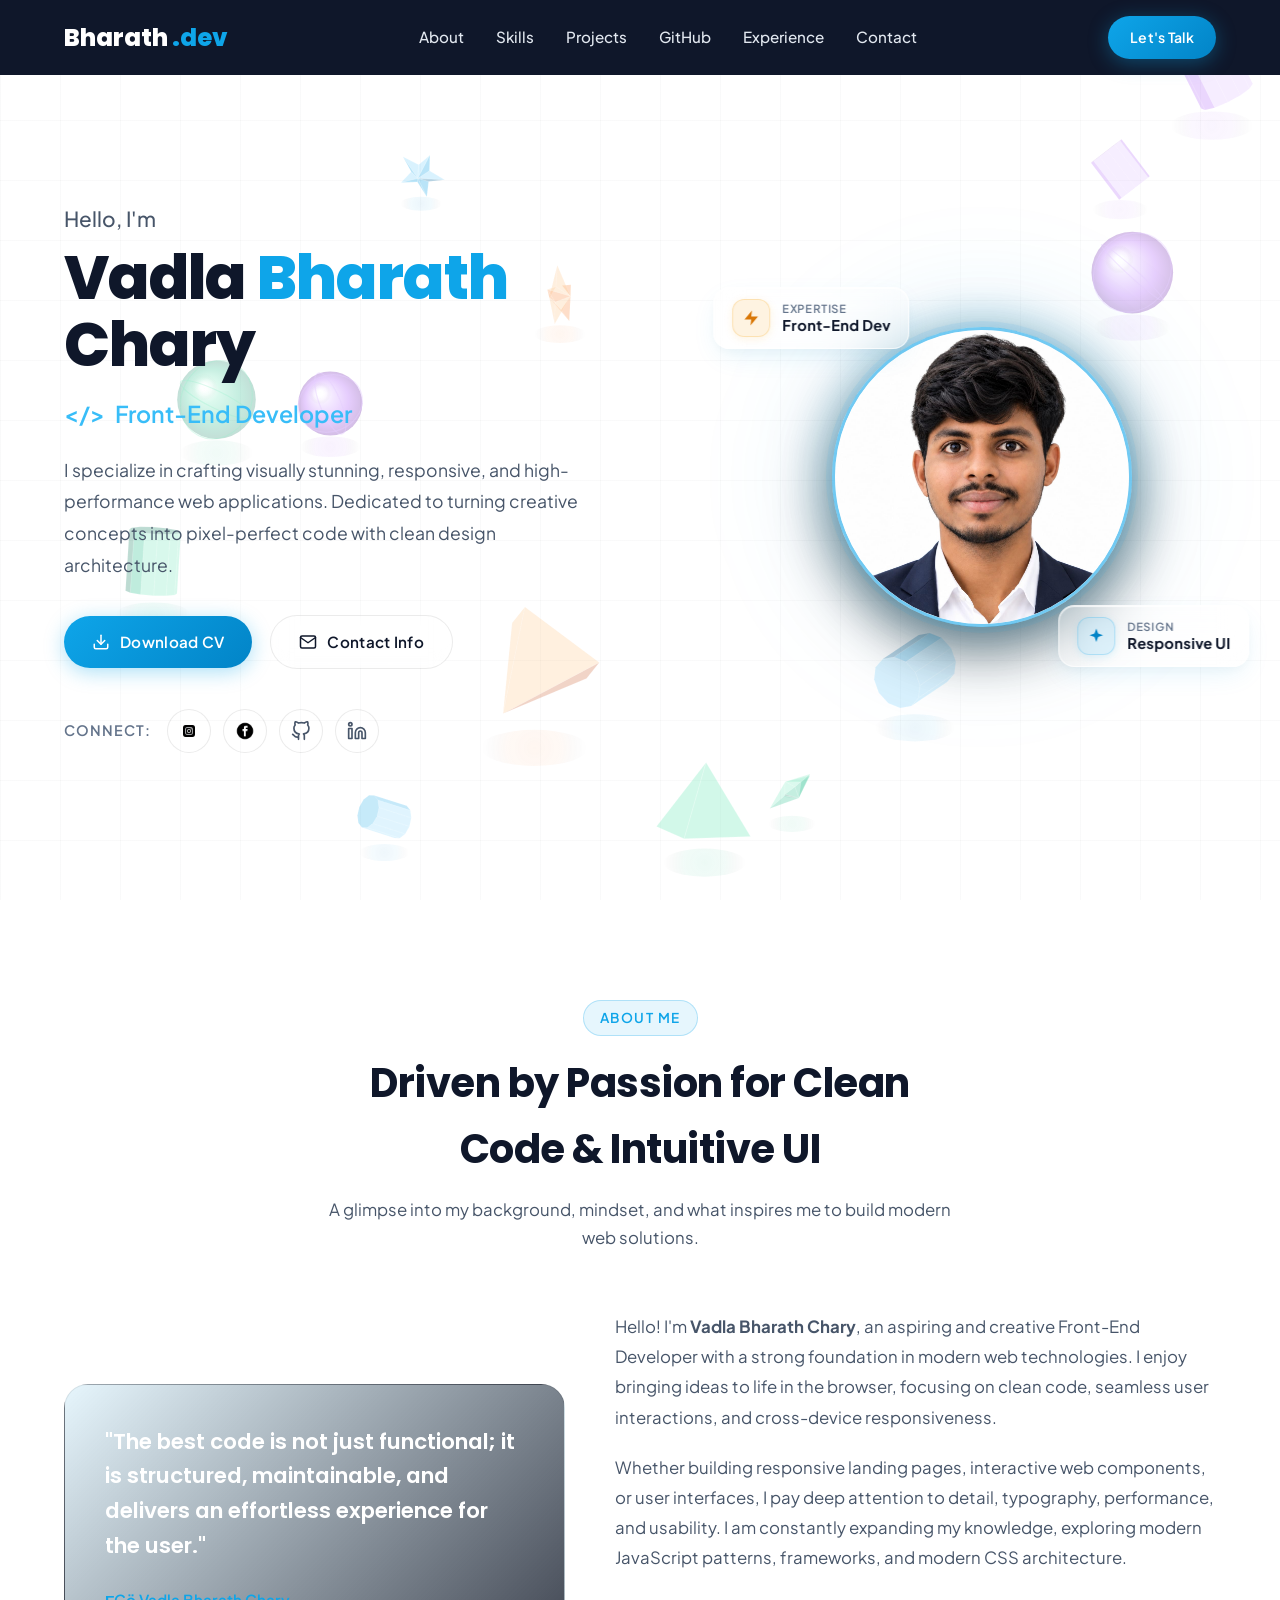
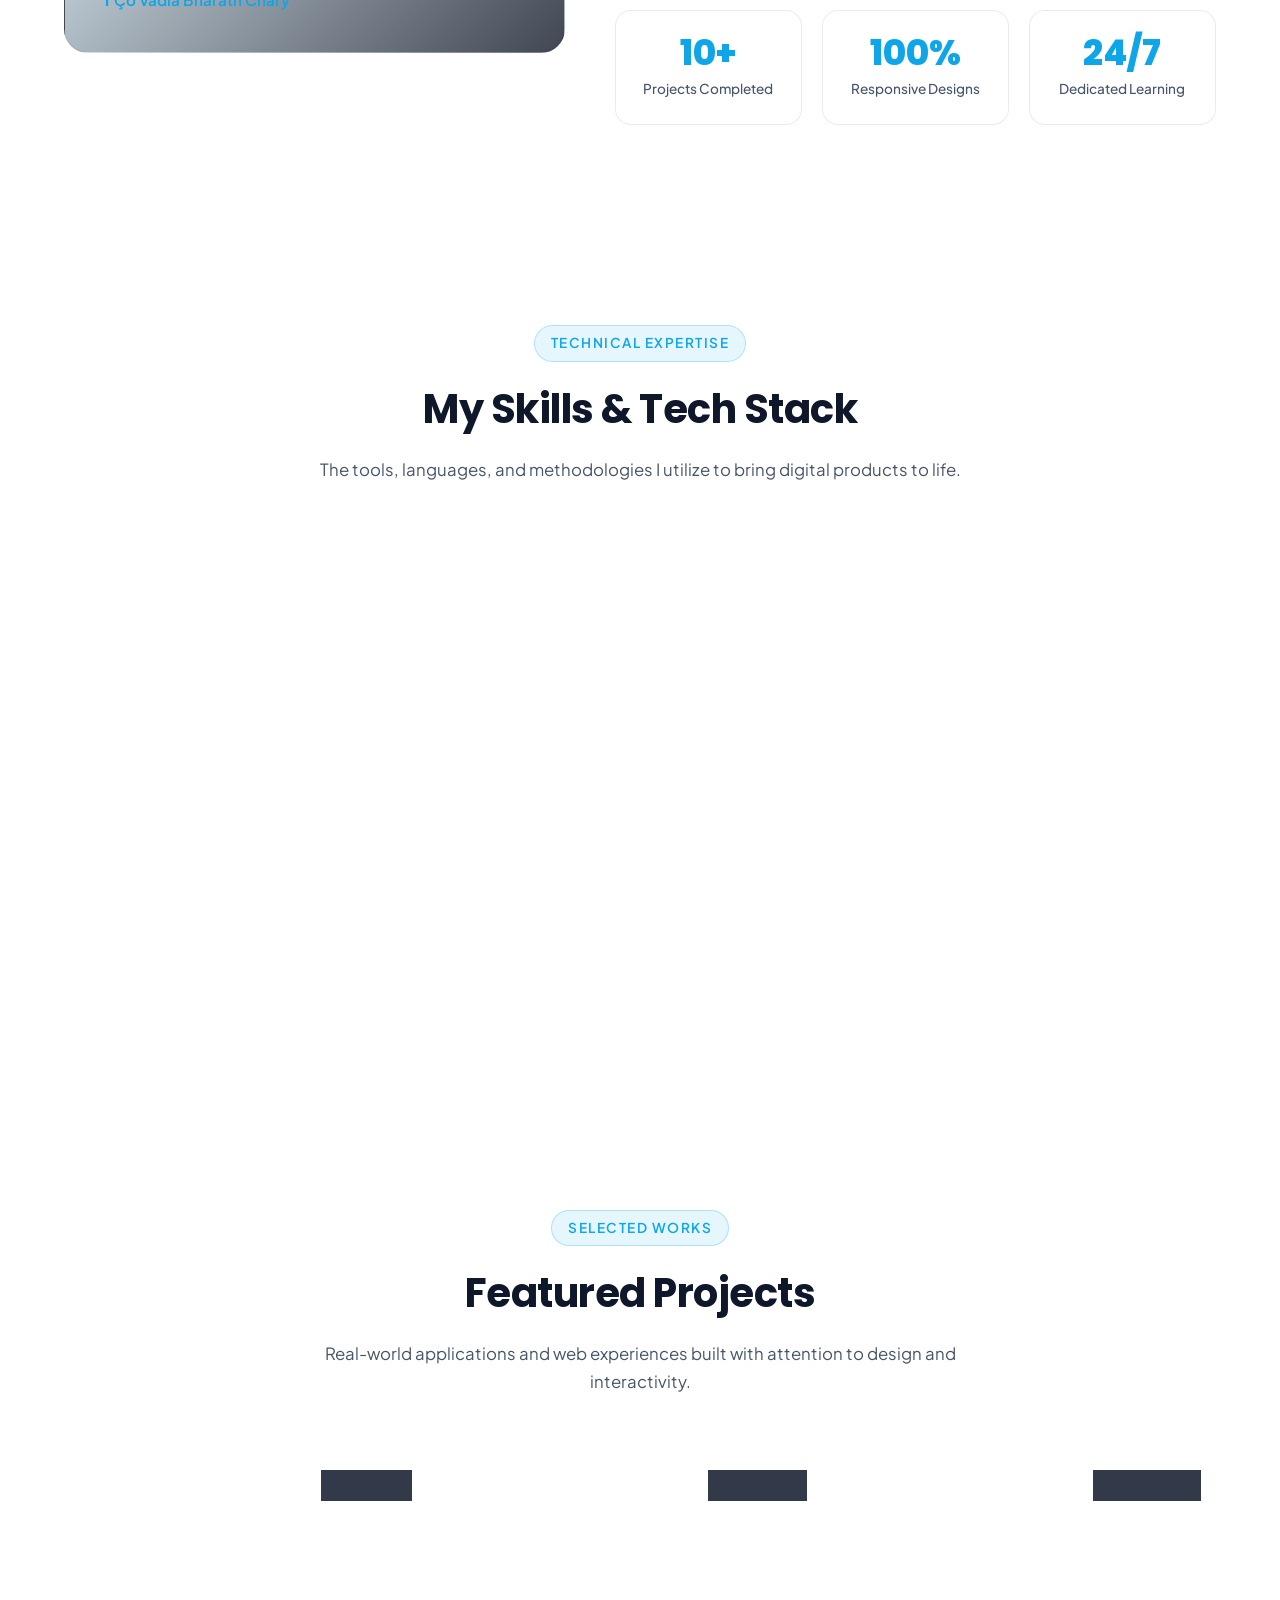
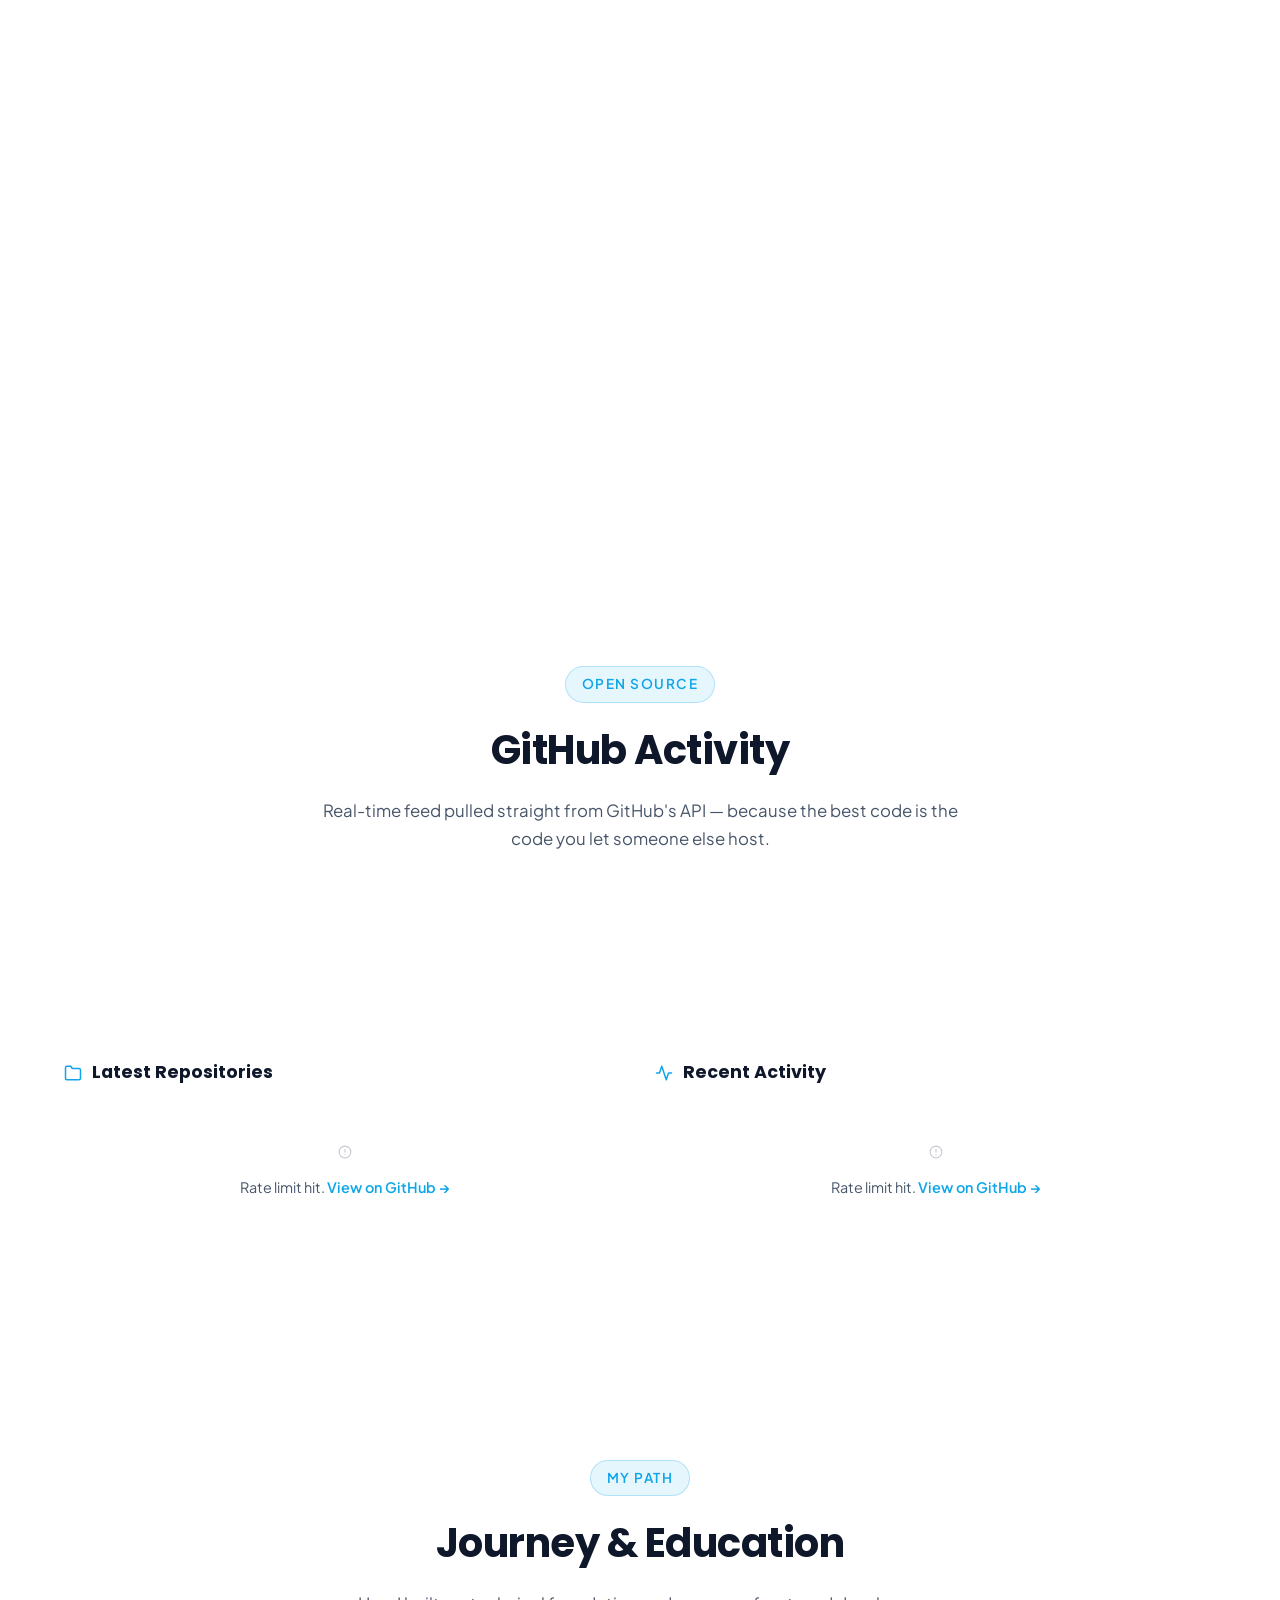
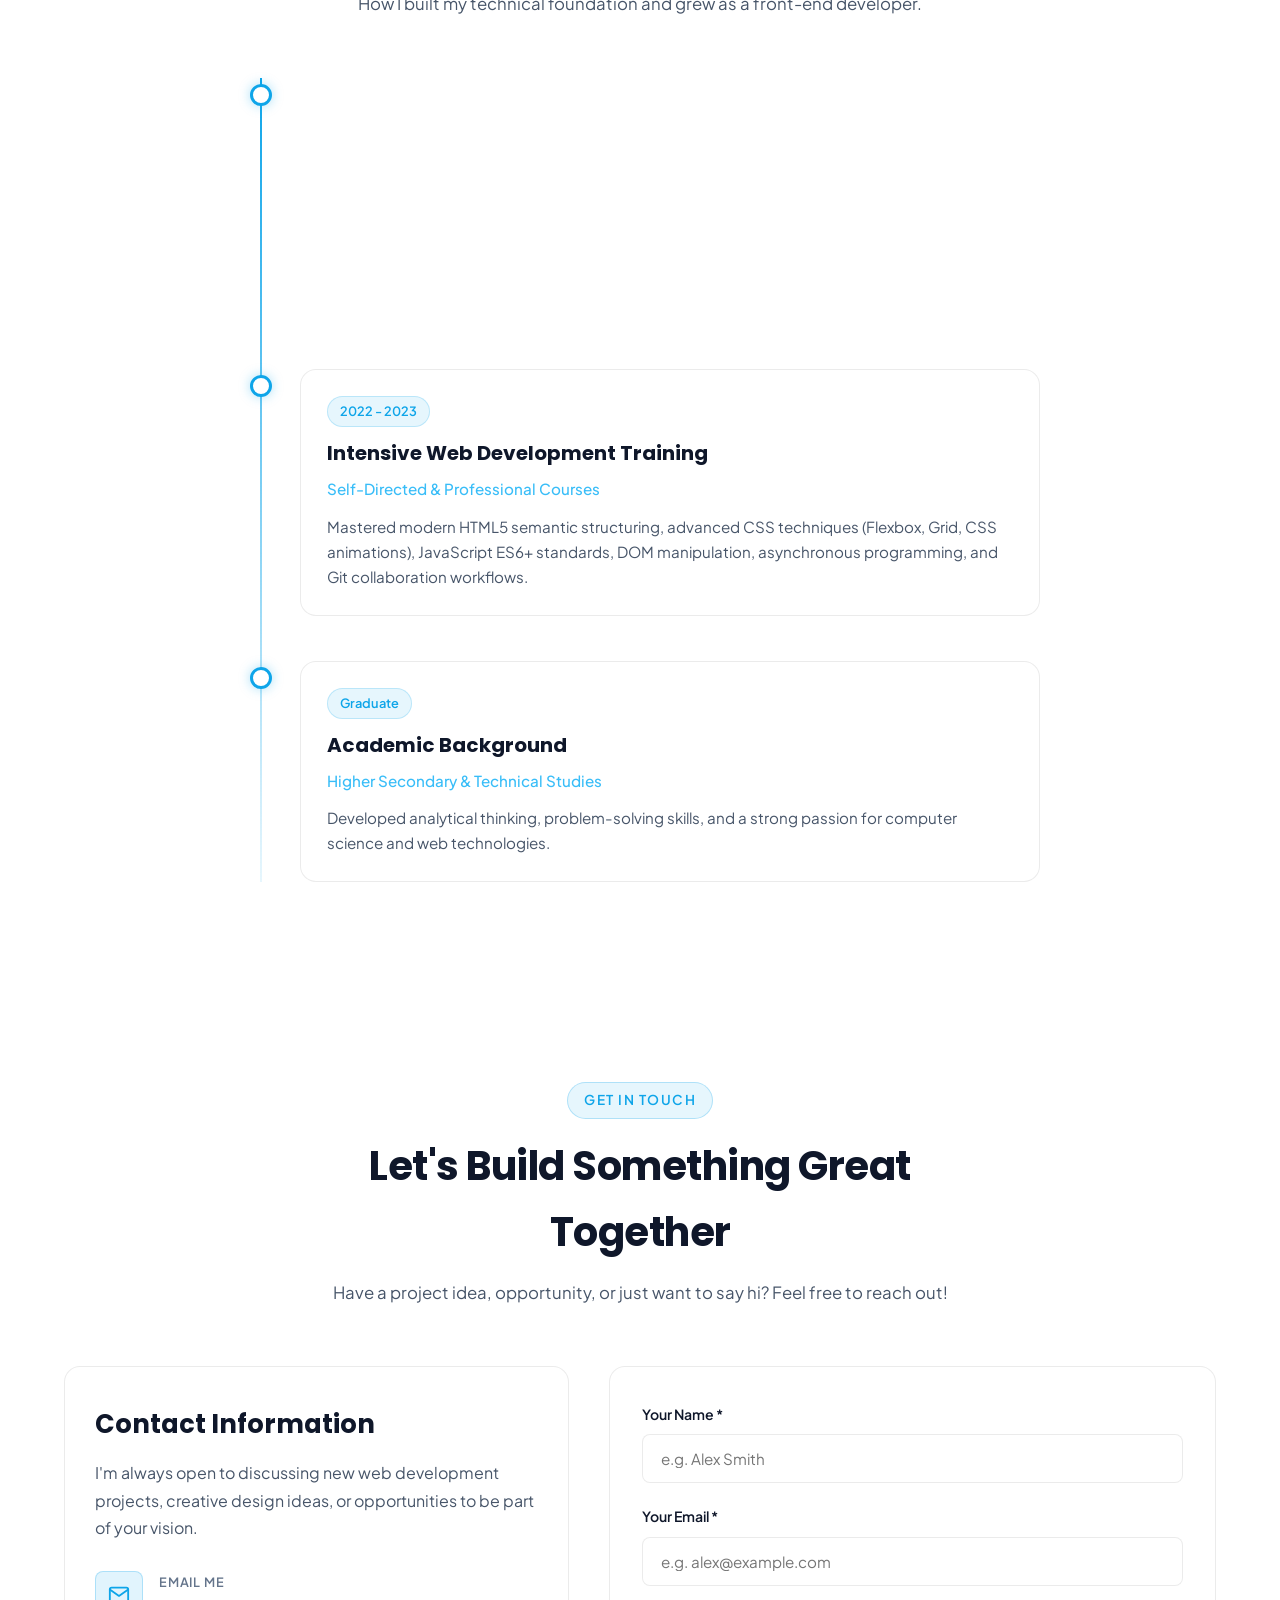
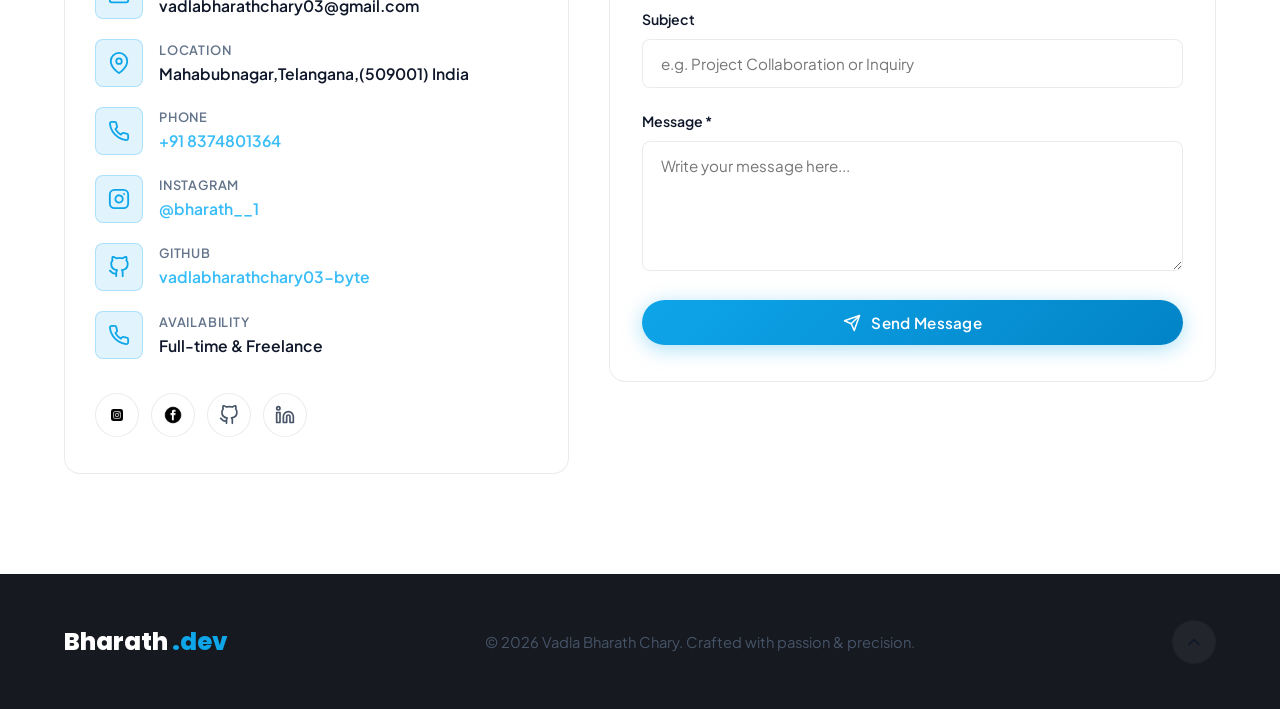
==== index.html @ 25ac0fe5 "Add CV PDF download and interactive resume preview modal" ====
<!DOCTYPE html>
<html lang="en">

<head>
    <meta charset="UTF-8">
    <meta name="viewport" content="width=device-width, initial-scale=1.0">
    <meta name="description"
        content="Vadla Bharath Chary - Front-End Developer Portfolio. Explore modern web projects, technical skills, and responsive UI design.">
    <meta name="keywords"
        content="Vadla Bharath Chary, Front-End Developer, Web Developer, Portfolio, HTML, CSS, JavaScript, React">
    <meta name="author" content="Vadla Bharath Chary">
    <title>Vadla Bharath Chary | Front-End Developer</title>
    <link rel="stylesheet" href="style.css">
    <!-- Google Fonts Preconnect -->
    <link rel="preconnect" href="https://fonts.googleapis.com">
    <link rel="preconnect" href="https://fonts.gstatic.com" crossorigin>
</head>

<body>

    <!-- ==================== Animated Background Canvas ==================== -->
    <canvas id="bgCanvas" aria-hidden="true"></canvas>

    <!-- Aurora Background Layers -->
    <div class="aurora-container" aria-hidden="true">
        <div class="aurora aurora-1"></div>
        <div class="aurora aurora-2"></div>
        <div class="aurora aurora-3"></div>
        <div class="aurora aurora-4"></div>
    </div>

    <!-- ==================== Header & Navigation ==================== -->
    <header class="header">
        <div class="container navbar">
            <a href="#" class="logo" id="brandLogo">
                Bharath<span>.dev</span>
            </a>

            <nav>
                <ul class="nav-menu" id="navMenu">
                    <li><a href="#about" class="nav-link">About</a></li>
                    <li><a href="#skills" class="nav-link">Skills</a></li>
                    <li><a href="#projects" class="nav-link">Projects</a></li>
                    <li><a href="#github" class="nav-link">GitHub</a></li>
                    <li><a href="#experience" class="nav-link">Experience</a></li>
                    <li><a href="#contact" class="nav-link">Contact</a></li>
                </ul>
            </nav>

            <div class="nav-cta">
                <a href="#contact" class="btn btn-primary" style="padding: 10px 22px; font-size: 0.88rem;">Let's
                    Talk</a>
                <button class="hamburger" id="hamburger" aria-label="Toggle Navigation Menu">
                    <span></span>
                    <span></span>
                    <span></span>
                </button>
            </div>
        </div>
    </header>

    <main>
        <!-- ==================== Hero Section ==================== -->
        <section class="hero" id="home">
            <div class="container hero-grid">
                <!-- Hero Left Content -->
                <div class="hero-content">

                    <h2>Hello, I'm</h2>
                    <h1 class="hero-title">
                        <span style="color: #0F172A;">Vadla</span>
                        <span style="color: #0EA5E9;">Bharath</span>
                        <span style="color: #0F172A;">Chary</span>
                    </h1>

                    <div class="hero-role-wrapper">
                        <span>&lt;/&gt;</span>
                        <span>Front-End Developer</span>
                    </div>

                    <p class="hero-description">
                        I specialize in crafting visually stunning, responsive, and high-performance web applications.
                        Dedicated to turning creative concepts into pixel-perfect code with clean design architecture.
                    </p>

                    <div class="hero-actions">
                        <a href="Vadla_Bharath_Chary_CV.pdf" download="Vadla_Bharath_Chary_CV.pdf" class="btn btn-primary" id="downloadCvBtn">
                            <svg width="18" height="18" viewBox="0 0 24 24" fill="none" stroke="currentColor"
                                stroke-width="2" stroke-linecap="round" stroke-linejoin="round">
                                <path d="M21 15v4a2 2 0 0 1-2 2H5a2 2 0 0 1-2-2v-4"></path>
                                <polyline points="7 10 12 15 17 10"></polyline>
                                <line x1="12" y1="15" x2="12" y2="3"></line>
                            </svg>
                            <span>Download CV</span>
                        </a>
                        <a href="#contact" class="btn btn-secondary">
                            <svg width="18" height="18" viewBox="0 0 24 24" fill="none" stroke="currentColor"
                                stroke-width="2" stroke-linecap="round" stroke-linejoin="round">
                                <path d="M4 4h16c1.1 0 2 .9 2 2v12c0 1.1-.9 2-2 2H4c-1.1 0-2-.9-2-2V6c0-1.1.9-2 2-2z">
                                </path>
                                <polyline points="22,6 12,13 2,6"></polyline>
                            </svg>
                            <span>Contact Info</span>
                        </a>
                    </div>

                    <div class="hero-socials">
                        <span class="social-label">Connect:</span>
                        <div class="social-links">
                            <!-- Instagram using local asset -->
                            <a href="https://instagram.com/bharath__1" target="_blank" rel="noopener noreferrer"
                                class="social-icon-btn" title="Instagram @bharath__1">
                                <img src="insta logo.webp" alt="Instagram Profile">
                            </a>
                            <!-- Facebook using local asset -->
                            <a href="https://facebook.com" target="_blank" rel="noopener noreferrer"
                                class="social-icon-btn" title="Facebook">
                                <img src="facebook logo.png" alt="Facebook Profile">
                            </a>
                            <!-- GitHub -->
                            <a href="https://github.com/vadlabharathchary03-byte" target="_blank" rel="noopener noreferrer"
                                class="social-icon-btn" title="GitHub @vadlabharathchary03-byte">
                                <svg width="20" height="20" viewBox="0 0 24 24" fill="none" stroke="currentColor"
                                    stroke-width="2" stroke-linecap="round" stroke-linejoin="round">
                                    <path
                                        d="M9 19c-5 1.5-5-2.5-7-3m14 6v-3.87a3.37 3.37 0 0 0-.94-2.61c3.14-.35 6.44-1.54 6.44-7A5.44 5.44 0 0 0 20 4.77 5.07 5.07 0 0 0 19.91 1S18.73.65 16 2.48a13.38 13.38 0 0 0-7 0C6.27.65 5.09 1 5.09 1A5.07 5.07 0 0 0 5 4.77a5.44 5.44 0 0 0-1.5 3.78c0 5.42 3.3 6.61 6.44 7A3.37 3.37 0 0 0 9 18.13V22">
                                    </path>
                                </svg>
                            </a>
                            <!-- LinkedIn -->
                            <a href="https://www.linkedin.com/in/vadla-bharath-chary-53685543b" target="_blank" rel="noopener noreferrer"
                                class="social-icon-btn" title="LinkedIn @vadla-bharath-chary-53685543b">
                                <svg width="20" height="20" viewBox="0 0 24 24" fill="none" stroke="currentColor"
                                    stroke-width="2" stroke-linecap="round" stroke-linejoin="round">
                                    <path
                                        d="M16 8a6 6 0 0 1 6 6v7h-4v-7a2 2 0 0 0-2-2 2 2 0 0 0-2 2v7h-4v-7a6 6 0 0 1 6-6z">
                                    </path>
                                    <rect x="2" y="9" width="4" height="12"></rect>
                                    <circle cx="4" cy="4" r="2"></circle>
                                </svg>
                            </a>
                        </div>
                    </div>
                </div>

                <!-- Hero Right Visual Showcase -->
                <div class="hero-visual">
                    <div class="hero-card-container">
                        <div class="hero-glow-bg"></div>

                        <!-- Top Floating Badge -->
                        <div class="floating-badge floating-badge-1">
                            <div class="badge-icon badge-icon-1">
                                <svg width="18" height="18" viewBox="0 0 24 24" fill="currentColor">
                                    <path d="M13 2L3 14h9l-1 8 10-12h-9l1-8z"/>
                                </svg>
                            </div>
                            <div class="badge-info">
                                <span class="badge-title">Expertise</span>
                                <span class="badge-val">Front-End Dev</span>
                            </div>
                        </div>

                        <!-- Main Image -->
                        <div class="hero-image-wrapper" id="heroPhotoWrapper" title="Click to open Admin Portal" role="button" tabindex="0">
                            <img src="my pic.png" alt="Vadla Bharath Chary - Front-End Developer" class="hero-img" id="heroPhotoImg">
                        </div>

                        <!-- Bottom Floating Badge -->
                        <div class="floating-badge floating-badge-2">
                            <div class="badge-icon badge-icon-2">
                                <svg width="18" height="18" viewBox="0 0 24 24" fill="currentColor">
                                    <path d="M12 2l2.4 6.6L21 11l-6.6 2.4L12 20l-2.4-6.6L3 11l6.6-2.4L12 2z"/>
                                </svg>
                            </div>
                            <div class="badge-info">
                                <span class="badge-title">Design</span>
                                <span class="badge-val">Responsive UI</span>
                            </div>
                        </div>
                    </div>
                </div>
            </div>
        </section>

        <!-- ==================== About Section ==================== -->
        <section class="section" id="about">
            <div class="container">
                <div class="section-header">
                    <span class="section-tag">About Me</span>
                    <h2 class="section-title">Driven by Passion for Clean Code & Intuitive UI</h2>
                    <p class="section-subtitle">A glimpse into my background, mindset, and what inspires me to build
                        modern web solutions.</p>
                </div>

                <div class="about-grid">
                    <div class="about-banner glass-card">
                        <div class="about-quote">
                            "The best code is not just functional; it is structured, maintainable, and delivers an
                            effortless experience for the user."
                        </div>
                        <div class="about-quote-author">
                            ΓÇö Vadla Bharath Chary
                        </div>
                    </div>

                    <div class="about-details">
                        <p>
                            Hello! I'm <strong>Vadla Bharath Chary</strong>, an aspiring and creative Front-End
                            Developer with a strong foundation in modern web technologies. I enjoy bringing ideas to
                            life in the browser, focusing on clean code, seamless user interactions, and cross-device
                            responsiveness.
                        </p>
                        <p>
                            Whether building responsive landing pages, interactive web components, or user interfaces, I
                            pay deep attention to detail, typography, performance, and usability. I am constantly
                            expanding my knowledge, exploring modern JavaScript patterns, frameworks, and modern CSS
                            architecture.
                        </p>

                        <div class="about-stats">
                            <div class="stat-card glass-card">
                                <div class="stat-number">10+</div>
                                <div class="stat-label">Projects Completed</div>
                            </div>
                            <div class="stat-card glass-card">
                                <div class="stat-number">100%</div>
                                <div class="stat-label">Responsive Designs</div>
                            </div>
                            <div class="stat-card glass-card">
                                <div class="stat-number">24/7</div>
                                <div class="stat-label">Dedicated Learning</div>
                            </div>
                        </div>
                    </div>
                </div>
            </div>
        </section>

        <!-- ==================== Skills Section ==================== -->
        <section class="section" id="skills">
            <div class="container">
                <div class="section-header">
                    <span class="section-tag">Technical Expertise</span>
                    <h2 class="section-title">My Skills & Tech Stack</h2>
                    <p class="section-subtitle">The tools, languages, and methodologies I utilize to bring digital
                        products to life.</p>
                </div>

                <div class="skills-grid">
                    <!-- Category 1: Frontend Development -->
                    <div class="skill-category-card glass-card">
                        <div class="skill-category-header">
                            <div class="category-icon">
                                <svg width="22" height="22" viewBox="0 0 24 24" fill="none" stroke="currentColor"
                                    stroke-width="2" stroke-linecap="round" stroke-linejoin="round">
                                    <polyline points="16 18 22 12 16 6"></polyline>
                                    <polyline points="8 6 2 12 8 18"></polyline>
                                </svg>
                            </div>
                            <h3>Frontend Core</h3>
                        </div>

                        <div class="skill-items">
                            <div class="skill-item">
                                <div class="skill-info">
                                    <span>HTML5 & Semantic Web</span>
                                    <span class="skill-level">95%</span>
                                </div>
                                <div class="progress-bar-bg">
                                    <div class="progress-bar-fill" style="width: 95%;"></div>
                                </div>
                            </div>

                            <div class="skill-item">
                                <div class="skill-info">
                                    <span>CSS3, Flexbox & Grid</span>
                                    <span class="skill-level">90%</span>
                                </div>
                                <div class="progress-bar-bg">
                                    <div class="progress-bar-fill" style="width: 90%;"></div>
                                </div>
                            </div>

                            <div class="skill-item">
                                <div class="skill-info">
                                    <span>JavaScript (ES6+)</span>
                                    <span class="skill-level">85%</span>
                                </div>
                                <div class="progress-bar-bg">
                                    <div class="progress-bar-fill" style="width: 85%;"></div>
                                </div>
                            </div>

                            <div class="skill-item">
                                <div class="skill-info">
                                    <span>Responsive Web Design</span>
                                    <span class="skill-level">95%</span>
                                </div>
                                <div class="progress-bar-bg">
                                    <div class="progress-bar-fill" style="width: 95%;"></div>
                                </div>
                            </div>
                        </div>

                        <div class="skill-tags">
                            <span class="skill-tag">DOM Manipulation</span>
                            <span class="skill-tag">Fetch / APIs</span>
                            <span class="skill-tag">Clean Architecture</span>
                        </div>
                    </div>

                    <!-- Category 2: Frameworks & Modern UI -->
                    <div class="skill-category-card glass-card">
                        <div class="skill-category-header">
                            <div class="category-icon">
                                <svg width="22" height="22" viewBox="0 0 24 24" fill="none" stroke="currentColor"
                                    stroke-width="2" stroke-linecap="round" stroke-linejoin="round">
                                    <rect x="2" y="3" width="20" height="14" rx="2" ry="2"></rect>
                                    <line x1="8" y1="21" x2="16" y2="21"></line>
                                    <line x1="12" y1="17" x2="12" y2="21"></line>
                                </svg>
                            </div>
                            <h3>Frameworks & Styling</h3>
                        </div>

                        <div class="skill-items">
                            <div class="skill-item">
                                <div class="skill-info">
                                    <span>React.js Fundamentals</span>
                                    <span class="skill-level">80%</span>
                                </div>
                                <div class="progress-bar-bg">
                                    <div class="progress-bar-fill" style="width: 80%;"></div>
                                </div>
                            </div>

                            <div class="skill-item">
                                <div class="skill-info">
                                    <span>Modern UI / Glassmorphism</span>
                                    <span class="skill-level">92%</span>
                                </div>
                                <div class="progress-bar-bg">
                                    <div class="progress-bar-fill" style="width: 92%;"></div>
                                </div>
                            </div>

                            <div class="skill-item">
                                <div class="skill-info">
                                    <span>Tailwind & CSS Variables</span>
                                    <span class="skill-level">85%</span>
                                </div>
                                <div class="progress-bar-bg">
                                    <div class="progress-bar-fill" style="width: 85%;"></div>
                                </div>
                            </div>

                            <div class="skill-item">
                                <div class="skill-info">
                                    <span>CSS Micro-Animations</span>
                                    <span class="skill-level">88%</span>
                                </div>
                                <div class="progress-bar-bg">
                                    <div class="progress-bar-fill" style="width: 88%;"></div>
                                </div>
                            </div>
                        </div>

                        <div class="skill-tags">
                            <span class="skill-tag">Component Design</span>
                            <span class="skill-tag">Design Systems</span>
                            <span class="skill-tag">Keyframes</span>
                        </div>
                    </div>

                    <!-- Category 3: Tools & Workflow -->
                    <div class="skill-category-card glass-card">
                        <div class="skill-category-header">
                            <div class="category-icon">
                                <svg width="22" height="22" viewBox="0 0 24 24" fill="none" stroke="currentColor"
                                    stroke-width="2" stroke-linecap="round" stroke-linejoin="round">
                                    <path
                                        d="M14.7 6.3a1 1 0 0 0 0 1.4l1.6 1.6a1 1 0 0 0 1.4 0l3.77-3.77a6 6 0 0 1-7.94 7.94l-6.91 6.91a2.12 2.12 0 0 1-3-3l6.91-6.91a6 6 0 0 1 7.94-7.94l-3.76 3.76z">
                                    </path>
                                </svg>
                            </div>
                            <h3>Tools & Workflow</h3>
                        </div>

                        <div class="skill-items">
                            <div class="skill-item">
                                <div class="skill-info">
                                    <span>Git & GitHub Version Control</span>
                                    <span class="skill-level">85%</span>
                                </div>
                                <div class="progress-bar-bg">
                                    <div class="progress-bar-fill" style="width: 85%;"></div>
                                </div>
                            </div>

                            <div class="skill-item">
                                <div class="skill-info">
                                    <span>VS Code & DevTools</span>
                                    <span class="skill-level">90%</span>
                                </div>
                                <div class="progress-bar-bg">
                                    <div class="progress-bar-fill" style="width: 90%;"></div>
                                </div>
                            </div>

                            <div class="skill-item">
                                <div class="skill-info">
                                    <span>Figma to HTML/CSS Conversion</span>
                                    <span class="skill-level">88%</span>
                                </div>
                                <div class="progress-bar-bg">
                                    <div class="progress-bar-fill" style="width: 88%;"></div>
                                </div>
                            </div>

                            <div class="skill-item">
                                <div class="skill-info">
                                    <span>Cross-Browser Compatibility</span>
                                    <span class="skill-level">90%</span>
                                </div>
                                <div class="progress-bar-bg">
                                    <div class="progress-bar-fill" style="width: 90%;"></div>
                                </div>
                            </div>
                        </div>

                        <div class="skill-tags">
                            <span class="skill-tag">Debugging</span>
                            <span class="skill-tag">SEO Best Practices</span>
                            <span class="skill-tag">Performance</span>
                        </div>
                    </div>
                </div>
            </div>
        </section>

        <!-- ==================== Projects Section ==================== -->
        <section class="section" id="projects">
            <div class="container">
                <div class="section-header">
                    <span class="section-tag">Selected Works</span>
                    <h2 class="section-title">Featured Projects</h2>
                    <p class="section-subtitle">Real-world applications and web experiences built with attention to
                        design and interactivity.</p>
                </div>

                <div class="projects-grid">
                    <!-- Project 1 -->
                    <div class="project-card glass-card">
                        <div class="project-preview">
                            <span class="project-badge-tag">Featured</span>
                            <div class="project-preview-mockup">
                                <div class="mockup-window">
                                    <div class="mockup-header">
                                        <span class="mockup-dot"></span>
                                        <span class="mockup-dot"></span>
                                        <span class="mockup-dot"></span>
                                    </div>
                                    <div class="mockup-body" style="padding: 0; overflow: hidden; display: flex; align-items: center; justify-content: center;">
                                        <video src="myport.mp4" autoplay loop muted playsinline style="width: 100%; height: 100%; object-fit: cover;"></video>
                                    </div>
                                </div>
                            </div>
                        </div>

                        <div class="project-content">
                                        <h3 class="project-title">E-Commerce Web Application</h3>
                                        <p class="project-desc">
                                            A dynamic and responsive online store interface with product catalog
                                            filtering,
                                            interactive cart drawer, checkout workflow, and smooth micro-animations.
                                        </p>
                                        <div class="project-tech">
                                            <span class="tech-pill">HTML5</span>
                                            <span class="tech-pill">CSS3 / Grid</span>
                                            <span class="tech-pill">JavaScript</span>
                                            <span class="tech-pill">Local Storage</span>
                                        </div>
                                        <div class="project-links">
                                            <a href="#projects" class="project-link">
                                                <span>Live Preview</span>
                                                <svg width="14" height="14" viewBox="0 0 24 24" fill="none"
                                                    stroke="currentColor" stroke-width="2" stroke-linecap="round"
                                                    stroke-linejoin="round">
                                                    <path d="M18 13v6a2 2 0 0 1-2 2H5a2 2 0 0 1-2-2V8a2 2 0 0 1 2-2h6">
                                                    </path>
                                                    <polyline points="15 3 21 3 21 9"></polyline>
                                                    <line x1="10" y1="14" x2="21" y2="3"></line>
                                                </svg>
                                            </a>
                                            <a href="https://github.com/vadlabharathchary03-byte" target="_blank" rel="noopener noreferrer"
                                                class="project-link">
                                                <span>Source Code</span>
                                                <svg width="14" height="14" viewBox="0 0 24 24" fill="none"
                                                    stroke="currentColor" stroke-width="2" stroke-linecap="round"
                                                    stroke-linejoin="round">
                                                    <path
                                                        d="M9 19c-5 1.5-5-2.5-7-3m14 6v-3.87a3.37 3.37 0 0 0-.94-2.61c3.14-.35 6.44-1.54 6.44-7A5.44 5.44 0 0 0 20 4.77 5.07 5.07 0 0 0 19.91 1S18.73.65 16 2.48a13.38 13.38 0 0 0-7 0C6.27.65 5.09 1 5.09 1A5.07 5.07 0 0 0 5 4.77a5.44 5.44 0 0 0-1.5 3.78c0 5.42 3.3 6.61 6.44 7A3.37 3.37 0 0 0 9 18.13V22">
                                                    </path>
                                                </svg>
                                            </a>
                                        </div>
                                    </div>
                                </div>

                                <!-- Project 2 -->
                                <div class="project-card glass-card">
                                    <div class="project-preview">
                                        <span class="project-badge-tag">Modern UI</span>
                                        <div class="project-preview-mockup">
                                            <div class="mockup-window">
                                                <div class="mockup-header">
                                                    <span class="mockup-dot"></span>
                                                    <span class="mockup-dot"></span>
                                                    <span class="mockup-dot"></span>
                                                </div>
                                                <div class="mockup-body">
                                                    <div class="mockup-icon">≡ƒÜÇ</div>
                                                    <div class="mockup-caption">Agency Portfolio & Landing Page</div>
                                                </div>
                                            </div>
                                        </div>
                                    </div>

                                    <div class="project-content">
                                        <h3 class="project-title">Creative Agency Showcase</h3>
                                        <p class="project-desc">
                                            A high-converting dark theme landing page for a creative agency, featuring
                                            glassmorphism
                                            elements, animated statistics, client testimonials, and a responsive navbar.
                                        </p>
                                        <div class="project-tech">
                                            <span class="tech-pill">HTML5</span>
                                            <span class="tech-pill">Modern CSS</span>
                                            <span class="tech-pill">Vanilla JS</span>
                                            <span class="tech-pill">Responsive</span>
                                        </div>
                                        <div class="project-links">
                                            <a href="#projects" class="project-link">
                                                <span>Live Preview</span>
                                                <svg width="14" height="14" viewBox="0 0 24 24" fill="none"
                                                    stroke="currentColor" stroke-width="2" stroke-linecap="round"
                                                    stroke-linejoin="round">
                                                    <path d="M18 13v6a2 2 0 0 1-2 2H5a2 2 0 0 1-2-2V8a2 2 0 0 1 2-2h6">
                                                    </path>
                                                    <polyline points="15 3 21 3 21 9"></polyline>
                                                    <line x1="10" y1="14" x2="21" y2="3"></line>
                                                </svg>
                                            </a>
                                            <a href="https://github.com/vadlabharathchary03-byte" target="_blank" rel="noopener noreferrer"
                                                class="project-link">
                                                <span>Source Code</span>
                                                <svg width="14" height="14" viewBox="0 0 24 24" fill="none"
                                                    stroke="currentColor" stroke-width="2" stroke-linecap="round"
                                                    stroke-linejoin="round">
                                                    <path
                                                        d="M9 19c-5 1.5-5-2.5-7-3m14 6v-3.87a3.37 3.37 0 0 0-.94-2.61c3.14-.35 6.44-1.54 6.44-7A5.44 5.44 0 0 0 20 4.77 5.07 5.07 0 0 0 19.91 1S18.73.65 16 2.48a13.38 13.38 0 0 0-7 0C6.27.65 5.09 1 5.09 1A5.07 5.07 0 0 0 5 4.77a5.44 5.44 0 0 0-1.5 3.78c0 5.42 3.3 6.61 6.44 7A3.37 3.37 0 0 0 9 18.13V22">
                                                    </path>
                                                </svg>
                                            </a>
                                        </div>
                                    </div>
                                </div>

                                <!-- Project 3 -->
                                <div class="project-card glass-card">
                                    <div class="project-preview">
                                        <span class="project-badge-tag">Interactive</span>
                                        <div class="project-preview-mockup">
                                            <div class="mockup-window">
                                                <div class="mockup-header">
                                                    <span class="mockup-dot"></span>
                                                    <span class="mockup-dot"></span>
                                                    <span class="mockup-dot"></span>
                                                </div>
                                                <div class="mockup-body">
                                                    <div class="mockup-icon">ΓÜí</div>
                                                    <div class="mockup-caption">Weather & Task Dashboard</div>
                                                </div>
                                            </div>
                                        </div>
                                    </div>

                                    <div class="project-content">
                                        <h3 class="project-title">Interactive Dashboard App</h3>
                                        <p class="project-desc">
                                            A web application combining real-time weather forecasts via REST API,
                                            interactive task
                                            management with drag-and-drop mechanics, and custom theme switches.
                                        </p>
                                        <div class="project-tech">
                                            <span class="tech-pill">JavaScript ES6</span>
                                            <span class="tech-pill">Async/Await</span>
                                            <span class="tech-pill">REST API</span>
                                            <span class="tech-pill">CSS Variables</span>
                                        </div>
                                        <div class="project-links">
                                            <a href="#projects" class="project-link">
                                                <span>Live Preview</span>
                                                <svg width="14" height="14" viewBox="0 0 24 24" fill="none"
                                                    stroke="currentColor" stroke-width="2" stroke-linecap="round"
                                                    stroke-linejoin="round">
                                                    <path d="M18 13v6a2 2 0 0 1-2 2H5a2 2 0 0 1-2-2V8a2 2 0 0 1 2-2h6">
                                                    </path>
                                                    <polyline points="15 3 21 3 21 9"></polyline>
                                                    <line x1="10" y1="14" x2="21" y2="3"></line>
                                                </svg>
                                            </a>
                                            <a href="https://github.com/vadlabharathchary03-byte" target="_blank" rel="noopener noreferrer"
                                                class="project-link">
                                                <span>Source Code</span>
                                                <svg width="14" height="14" viewBox="0 0 24 24" fill="none"
                                                    stroke="currentColor" stroke-width="2" stroke-linecap="round"
                                                    stroke-linejoin="round">
                                                    <path
                                                        d="M9 19c-5 1.5-5-2.5-7-3m14 6v-3.87a3.37 3.37 0 0 0-.94-2.61c3.14-.35 6.44-1.54 6.44-7A5.44 5.44 0 0 0 20 4.77 5.07 5.07 0 0 0 19.91 1S18.73.65 16 2.48a13.38 13.38 0 0 0-7 0C6.27.65 5.09 1 5.09 1A5.07 5.07 0 0 0 5 4.77a5.44 5.44 0 0 0-1.5 3.78c0 5.42 3.3 6.61 6.44 7A3.37 3.37 0 0 0 9 18.13V22">
                                                    </path>
                                                </svg>
                                            </a>
                                        </div>
                                    </div>
                                </div>
                            </div>
                        </div>
        </section>

        <!-- ==================== GitHub Activity Feed Section ==================== -->
        <section class="section" id="github">
            <div class="container">
                <div class="section-header">
                    <span class="section-tag">Open Source</span>
                    <h2 class="section-title">GitHub Activity</h2>
                    <p class="section-subtitle">Real-time feed pulled straight from GitHub's API — because the best code
                        is
                        the code you let someone else host.</p>
                </div>

                <!-- GitHub Profile Summary Bar -->
                <div class="github-profile-bar glass-card" id="githubProfileBar">
                    <div class="github-avatar-wrap">
                        <img id="githubAvatar" src="" alt="GitHub Avatar" class="github-avatar">
                        <span class="github-status-dot"></span>
                    </div>
                    <div class="github-profile-stats">
                        <div class="gh-stat">
                            <span class="gh-stat-val" id="ghRepos">—</span>
                            <span class="gh-stat-label">Repos</span>
                        </div>
                        <div class="gh-stat">
                            <span class="gh-stat-val" id="ghFollowers">—</span>
                            <span class="gh-stat-label">Followers</span>
                        </div>
                        <div class="gh-stat">
                            <span class="gh-stat-val" id="ghFollowing">—</span>
                            <span class="gh-stat-label">Following</span>
                        </div>
                        <div class="gh-stat">
                            <span class="gh-stat-val" id="ghGists">—</span>
                            <span class="gh-stat-label">Gists</span>
                        </div>
                    </div>
                    <a href="https://github.com/vadlabharathchary03-byte" target="_blank" rel="noopener noreferrer"
                        class="btn btn-primary gh-profile-btn" id="ghProfileLink">
                        <svg width="16" height="16" viewBox="0 0 24 24" fill="none" stroke="currentColor"
                            stroke-width="2" stroke-linecap="round" stroke-linejoin="round">
                            <path
                                d="M9 19c-5 1.5-5-2.5-7-3m14 6v-3.87a3.37 3.37 0 0 0-.94-2.61c3.14-.35 6.44-1.54 6.44-7A5.44 5.44 0 0 0 20 4.77 5.07 5.07 0 0 0 19.91 1S18.73.65 16 2.48a13.38 13.38 0 0 0-7 0C6.27.65 5.09 1 5.09 1A5.07 5.07 0 0 0 5 4.77a5.44 5.44 0 0 0-1.5 3.78c0 5.42 3.3 6.61 6.44 7A3.37 3.37 0 0 0 9 18.13V22">
                            </path>
                        </svg>
                        View Profile
                    </a>
                </div>

                <div class="github-grid">
                    <!-- Repos Column -->
                    <div class="github-repos-col">
                        <div class="gh-col-header">
                            <svg width="18" height="18" viewBox="0 0 24 24" fill="none" stroke="currentColor"
                                stroke-width="2" stroke-linecap="round" stroke-linejoin="round">
                                <path d="M22 19a2 2 0 0 1-2 2H4a2 2 0 0 1-2-2V5a2 2 0 0 1 2-2h5l2 3h9a2 2 0 0 1 2 2z">
                                </path>
                            </svg>
                            <h3>Latest Repositories</h3>
                        </div>
                        <div id="githubReposList" class="github-repos-list">
                            <!-- Repos injected by JS -->
                            <div class="gh-skeleton-card"></div>
                            <div class="gh-skeleton-card"></div>
                            <div class="gh-skeleton-card"></div>
                            <div class="gh-skeleton-card"></div>
                        </div>
                    </div>

                    <!-- Activity Column -->
                    <div class="github-activity-col">
                        <div class="gh-col-header">
                            <svg width="18" height="18" viewBox="0 0 24 24" fill="none" stroke="currentColor"
                                stroke-width="2" stroke-linecap="round" stroke-linejoin="round">
                                <polyline points="22 12 18 12 15 21 9 3 6 12 2 12"></polyline>
                            </svg>
                            <h3>Recent Activity</h3>
                        </div>
                        <div id="githubActivityFeed" class="github-activity-feed">
                            <!-- Events injected by JS -->
                            <div class="gh-skeleton-card" style="height:60px;"></div>
                            <div class="gh-skeleton-card" style="height:60px;"></div>
                            <div class="gh-skeleton-card" style="height:60px;"></div>
                            <div class="gh-skeleton-card" style="height:60px;"></div>
                            <div class="gh-skeleton-card" style="height:60px;"></div>
                        </div>

                        <!-- Contribution Chart using GitHub's public chart image -->
                        <div class="gh-contributions-wrap glass-card">
                            <div class="gh-col-header" style="margin-bottom: 12px;">
                                <svg width="16" height="16" viewBox="0 0 24 24" fill="none" stroke="currentColor"
                                    stroke-width="2" stroke-linecap="round" stroke-linejoin="round">
                                    <rect x="3" y="4" width="18" height="18" rx="2" ry="2"></rect>
                                    <line x1="16" y1="2" x2="16" y2="6"></line>
                                    <line x1="8" y1="2" x2="8" y2="6"></line>
                                    <line x1="3" y1="10" x2="21" y2="10"></line>
                                </svg>
                                <span style="font-weight:600; color: var(--text-main); font-size:0.95rem;">Contribution
                                    Graph</span>
                            </div>
                            <img src="https://ghchart.rshah.org/0ea5e9/vadlabharathchary03-byte"
                                alt="GitHub Contribution Chart" class="gh-contribution-chart"
                                onerror="this.parentElement.style.display='none'">
                        </div>
                    </div>
                </div>
            </div>
        </section>

        <!-- ==================== Experience & Timeline Section ==================== -->
        <section class="section" id="experience">
            <div class="container">
                <div class="section-header">
                    <span class="section-tag">My Path</span>
                    <h2 class="section-title">Journey & Education</h2>
                    <p class="section-subtitle">How I built my technical foundation and grew as a front-end developer.
                    </p>
                </div>

                <div class="timeline-wrapper">
                    <!-- Timeline Item 1 -->
                    <div class="timeline-item">
                        <div class="timeline-node"></div>
                        <div class="timeline-card glass-card">
                            <span class="timeline-period">2023 - Present</span>
                            <h3 class="timeline-title">Front-End Developer & Project Builder</h3>
                            <div class="timeline-subtitle">Independent & Freelance Projects</div>
                            <p class="timeline-desc">
                                Designing and implementing responsive user interfaces, building modular frontend
                                components with modern JavaScript and CSS, optimizing performance, and collaborating on
                                web design projects.
                            </p>
                        </div>
                    </div>

                    <!-- Timeline Item 2 -->
                    <div class="timeline-item">
                        <div class="timeline-node"></div>
                        <div class="timeline-card glass-card">
                            <span class="timeline-period">2022 - 2023</span>
                            <h3 class="timeline-title">Intensive Web Development Training</h3>
                            <div class="timeline-subtitle">Self-Directed & Professional Courses</div>
                            <p class="timeline-desc">
                                Mastered modern HTML5 semantic structuring, advanced CSS techniques (Flexbox, Grid, CSS
                                animations), JavaScript ES6+ standards, DOM manipulation, asynchronous programming, and
                                Git collaboration workflows.
                            </p>
                        </div>
                    </div>

                    <!-- Timeline Item 3 -->
                    <div class="timeline-item">
                        <div class="timeline-node"></div>
                        <div class="timeline-card glass-card">
                            <span class="timeline-period">Graduate</span>
                            <h3 class="timeline-title">Academic Background</h3>
                            <div class="timeline-subtitle">Higher Secondary & Technical Studies</div>
                            <p class="timeline-desc">
                                Developed analytical thinking, problem-solving skills, and a strong passion for computer
                                science and web technologies.
                            </p>
                        </div>
                    </div>
                </div>
            </div>
        </section>

        <!-- ==================== Contact Section ==================== -->
        <section class="section" id="contact">
            <div class="container">
                <div class="section-header">
                    <span class="section-tag">Get in Touch</span>
                    <h2 class="section-title">Let's Build Something Great Together</h2>
                    <p class="section-subtitle">Have a project idea, opportunity, or just want to say hi? Feel free to
                        reach out!</p>
                </div>

                <div class="contact-grid">
                    <!-- Contact Info Card -->
                    <div class="contact-info-card glass-card">
                        <h3>Contact Information</h3>
                        <p>
                            I'm always open to discussing new web development projects, creative design ideas, or
                            opportunities to be part of your vision.
                        </p>

                        <div class="contact-details-list">
                            <div class="contact-item">
                                <div class="contact-icon">
                                    <svg width="22" height="22" viewBox="0 0 24 24" fill="none" stroke="currentColor"
                                        stroke-width="2" stroke-linecap="round" stroke-linejoin="round">
                                        <path
                                            d="M4 4h16c1.1 0 2 .9 2 2v12c0 1.1-.9 2-2 2H4c-1.1 0-2-.9-2-2V6c0-1.1.9-2 2-2z">
                                        </path>
                                        <polyline points="22,6 12,13 2,6"></polyline>
                                    </svg>
                                </div>
                                <div class="contact-text">
                                    <span class="contact-label">Email Me</span>
                                    <span class="contact-val"> <a
                                            href="mailto:-vadlabharathchary03">vadlabharathchary03@gmail.com</a></span>
                                </div>
                            </div>

                            <div class="contact-item">
                                <div class="contact-icon">
                                    <svg width="22" height="22" viewBox="0 0 24 24" fill="none" stroke="currentColor"
                                        stroke-width="2" stroke-linecap="round" stroke-linejoin="round">
                                        <path d="M21 10c0 7-9 13-9 13s-9-6-9-13a9 9 0 0 1 18 0z"></path>
                                        <circle cx="12" cy="10" r="3"></circle>
                                    </svg>
                                </div>
                                <div class="contact-text">
                                    <span class="contact-label">Location</span>
                                    <span class="contact-val"> <a
                                            href="https://www.google.com/maps/place/Mahabubnagar,+Telangana+509001,+India">
                                            Mahabubnagar,Telangana,(509001) India </a></span>
                                </div>
                            </div>

                            <div class="contact-item">
                                <div class="contact-icon">
                                    <svg width="22" height="22" viewBox="0 0 24 24" fill="none" stroke="currentColor"
                                        stroke-width="2" stroke-linecap="round" stroke-linejoin="round">
                                        <path
                                            d="M22 16.92v3a2 2 0 0 1-2.18 2 19.79 19.79 0 0 1-8.63-3.07 19.5 19.5 0 0 1-6-6 19.79 19.79 0 0 1-3.07-8.67A2 2 0 0 1 4.11 2h3a2 2 0 0 1 2 1.72 12.84 12.84 0 0 0 .7 2.81 2 2 0 0 1-.45 2.11L8.09 9.91a16 16 0 0 0 6 6l1.27-1.27a2 2 0 0 1 2.11-.45 12.84 12.84 0 0 0 2.81.7A2 2 0 0 1 22 16.92z">
                                        </path>
                                    </svg>
                                </div>
                                <div class="contact-text">
                                    <span class="contact-label">Phone</span>
                                    <a href="tel:+918374801364" class="contact-val contact-link">+91 8374801364</a>
                                </div>
                            </div>

                            <div class="contact-item">
                                <div class="contact-icon">
                                    <svg width="22" height="22" viewBox="0 0 24 24" fill="none" stroke="currentColor"
                                        stroke-width="2" stroke-linecap="round" stroke-linejoin="round">
                                        <rect x="2" y="2" width="20" height="20" rx="5" ry="5"></rect>
                                        <path d="M16 11.37A4 4 0 1 1 12.63 8 4 4 0 0 1 16 11.37z"></path>
                                        <line x1="17.5" y1="6.5" x2="17.51" y2="6.5"></line>
                                    </svg>
                                </div>
                                <div class="contact-text">
                                    <span class="contact-label">Instagram</span>
                                    <a href="https://instagram.com/bharath__1" target="_blank" rel="noopener noreferrer"
                                        class="contact-val contact-link">@bharath__1</a>
                                </div>
                            </div>

                            <div class="contact-item">
                                <div class="contact-icon">
                                    <svg width="22" height="22" viewBox="0 0 24 24" fill="none" stroke="currentColor"
                                        stroke-width="2" stroke-linecap="round" stroke-linejoin="round">
                                        <path
                                            d="M9 19c-5 1.5-5-2.5-7-3m14 6v-3.87a3.37 3.37 0 0 0-.94-2.61c3.14-.35 6.44-1.54 6.44-7A5.44 5.44 0 0 0 20 4.77 5.07 5.07 0 0 0 19.91 1S18.73.65 16 2.48a13.38 13.38 0 0 0-7 0C6.27.65 5.09 1 5.09 1A5.07 5.07 0 0 0 5 4.77a5.44 5.44 0 0 0-1.5 3.78c0 5.42 3.3 6.61 6.44 7A3.37 3.37 0 0 0 9 18.13V22">
                                        </path>
                                    </svg>
                                </div>
                                <div class="contact-text">
                                    <span class="contact-label">GitHub</span>
                                    <a href="https://github.com/vadlabharathchary03-byte" target="_blank"
                                        rel="noopener noreferrer"
                                        class="contact-val contact-link">vadlabharathchary03-byte</a>
                                </div>
                            </div>

                            <div class="contact-item">
                                <div class="contact-icon">
                                    <svg width="22" height="22" viewBox="0 0 24 24" fill="none" stroke="currentColor"
                                        stroke-width="2" stroke-linecap="round" stroke-linejoin="round">
                                        <path
                                            d="M22 16.92v3a2 2 0 0 1-2.18 2 19.79 19.79 0 0 1-8.63-3.07 19.5 19.5 0 0 1-6-6 19.79 19.79 0 0 1-3.07-8.67A2 2 0 0 1 4.11 2h3a2 2 0 0 1 2 1.72 12.84 12.84 0 0 0 .7 2.81 2 2 0 0 1-.45 2.11L8.09 9.91a16 16 0 0 0 6 6l1.27-1.27a2 2 0 0 1 2.11-.45 12.84 12.84 0 0 0 2.81.7A2 2 0 0 1 22 16.92z">
                                        </path>
                                    </svg>
                                </div>
                                <div class="contact-text">
                                    <span class="contact-label">Availability</span>
                                    <span class="contact-val">Full-time &amp; Freelance</span>
                                </div>
                            </div>
                        </div>

                        <div class="social-links">
                            <a href="https://instagram.com/bharath__1" target="_blank" rel="noopener noreferrer"
                                class="social-icon-btn" title="Instagram @bharath__1">
                                <img src="insta logo.webp" alt="Instagram">
                            </a>
                            <a href="https://facebook.com" target="_blank" rel="noopener noreferrer"
                                class="social-icon-btn" title="Facebook">
                                <img src="facebook logo.png" alt="Facebook">
                            </a>
                            <a href="https://github.com/vadlabharathchary03-byte" target="_blank" rel="noopener noreferrer"
                                class="social-icon-btn" title="GitHub @vadlabharathchary03-byte">
                                <svg width="20" height="20" viewBox="0 0 24 24" fill="none" stroke="currentColor"
                                    stroke-width="2" stroke-linecap="round" stroke-linejoin="round">
                                    <path
                                        d="M9 19c-5 1.5-5-2.5-7-3m14 6v-3.87a3.37 3.37 0 0 0-.94-2.61c3.14-.35 6.44-1.54 6.44-7A5.44 5.44 0 0 0 20 4.77 5.07 5.07 0 0 0 19.91 1S18.73.65 16 2.48a13.38 13.38 0 0 0-7 0C6.27.65 5.09 1 5.09 1A5.07 5.07 0 0 0 5 4.77a5.44 5.44 0 0 0-1.5 3.78c0 5.42 3.3 6.61 6.44 7A3.37 3.37 0 0 0 9 18.13V22">
                                    </path>
                                </svg>
                            </a>
                            <a href="https://www.linkedin.com/in/vadla-bharath-chary-53685543b" target="_blank" rel="noopener noreferrer"
                                class="social-icon-btn" title="LinkedIn @vadla-bharath-chary-53685543b">
                                <svg width="20" height="20" viewBox="0 0 24 24" fill="none" stroke="currentColor"
                                    stroke-width="2" stroke-linecap="round" stroke-linejoin="round">
                                    <path
                                        d="M16 8a6 6 0 0 1 6 6v7h-4v-7a2 2 0 0 0-2-2 2 2 0 0 0-2 2v7h-4v-7a6 6 0 0 1 6-6z">
                                    </path>
                                    <rect x="2" y="9" width="4" height="12"></rect>
                                    <circle cx="4" cy="4" r="2"></circle>
                                </svg>
                            </a>
                        </div>
                    </div>

                    <!-- Contact Form Card -->
                    <div class="contact-form-card glass-card">
                        <form id="contactForm">
                            <div class="form-group">
                                <label for="userName" class="form-label">Your Name *</label>
                                <input type="text" id="userName" class="form-input" placeholder="e.g. Alex Smith"
                                    name="name" required>
                            </div>

                            <div class="form-group">
                                <label for="userEmail" class="form-label">Your Email *</label>
                                <input type="email" id="userEmail" class="form-input"
                                    placeholder="e.g. alex@example.com" name="email" required>
                            </div>

                            <div class="form-group">
                                <label for="userSubject" class="form-label">Subject</label>
                                <input type="text" id="userSubject" class="form-input"
                                    placeholder="e.g. Project Collaboration or Inquiry" name="subject">
                            </div>

                            <div class="form-group">
                                <label for="userMessage" class="form-label">Message *</label>
                                <textarea id="userMessage" class="form-textarea"
                                    placeholder="Write your message here..." name="message" required></textarea>
                            </div>

                            <button type="submit" class="btn btn-primary" style="width: 100%;">
                                <svg width="18" height="18" viewBox="0 0 24 24" fill="none" stroke="currentColor"
                                    stroke-width="2" stroke-linecap="round" stroke-linejoin="round">
                                    <line x1="22" y1="2" x2="11" y2="13"></line>
                                    <polygon points="22 2 15 22 11 13 2 9 22 2"></polygon>
                                </svg>
                                <span>Send Message</span>
                            </button>

                            <div id="formStatus" class="form-status"></div>
                        </form>
                    </div>
                </div>
            </div>
        </section>
    </main>

        <!-- ==================== CV / Resume Preview Modal ==================== -->
    <div class="modal-overlay" id="resumeModal">
        <div class="modal-content resume-modal-card">
            <button class="modal-close" id="closeModal" aria-label="Close Modal">&times;</button>

            <!-- CV Header -->
            <div class="cv-header">
                <div class="cv-header-info">
                    <h2 class="cv-name">Vadla Bharath Chary</h2>
                    <p class="cv-subtitle">Front-End Developer</p>
                    <div class="cv-contact-chips">
                        <span>📍 Mahabubnagar, Telangana, India</span>
                        <span>📞 <a href="tel:+918374801364">+91 8374801364</a></span>
                        <span>✉️ <a href="mailto:vadlabharathchary03@gmail.com">vadlabharathchary03@gmail.com</a></span>
                    </div>
                    <div class="cv-social-chips">
                        <a href="https://portfolio-wine-one-46gg9w9qbi.vercel.app" target="_blank" rel="noopener noreferrer">🌐 Portfolio</a>
                        <a href="https://github.com/vadlabharathchary03-byte" target="_blank" rel="noopener noreferrer">💻 GitHub: vadlabharathchary03-byte</a>
                        <a href="https://instagram.com/bharath__1" target="_blank" rel="noopener noreferrer">📸 Instagram: @bharath__1</a>
                    </div>
                </div>

                <!-- Top Quick Actions -->
                <div class="cv-header-actions">
                    <a href="Vadla_Bharath_Chary_CV.pdf" download="Vadla_Bharath_Chary_CV.pdf" class="btn btn-primary btn-sm" id="modalDownloadBtn">
                        <svg width="15" height="15" viewBox="0 0 24 24" fill="none" stroke="currentColor" stroke-width="2" stroke-linecap="round" stroke-linejoin="round">
                            <path d="M21 15v4a2 2 0 0 1-2 2H5a2 2 0 0 1-2-2v-4"></path>
                            <polyline points="7 10 12 15 17 10"></polyline>
                            <line x1="12" y1="15" x2="12" y2="3"></line>
                        </svg>
                        <span>Download PDF</span>
                    </a>
                    <a href="Vadla_Bharath_Chary_CV.pdf" target="_blank" rel="noopener noreferrer" class="btn btn-secondary btn-sm" id="modalOpenTabBtn">
                        <svg width="15" height="15" viewBox="0 0 24 24" fill="none" stroke="currentColor" stroke-width="2" stroke-linecap="round" stroke-linejoin="round">
                            <path d="M18 13v6a2 2 0 0 1-2 2H5a2 2 0 0 1-2-2V8a2 2 0 0 1 2-2h6"></path>
                            <polyline points="15 3 21 3 21 9"></polyline>
                            <line x1="10" y1="14" x2="21" y2="3"></line>
                        </svg>
                        <span>Open in New Tab</span>
                    </a>
                </div>
            </div>

            <!-- View Tabs -->
            <div class="cv-view-tabs">
                <button type="button" class="cv-tab-btn active" id="cvTabSummaryBtn">
                    <svg width="16" height="16" viewBox="0 0 24 24" fill="none" stroke="currentColor" stroke-width="2">
                        <line x1="8" y1="6" x2="21" y2="6"></line>
                        <line x1="8" y1="12" x2="21" y2="12"></line>
                        <line x1="8" y1="18" x2="21" y2="18"></line>
                        <line x1="3" y1="6" x2="3.01" y2="6"></line>
                        <line x1="3" y1="12" x2="3.01" y2="12"></line>
                        <line x1="3" y1="18" x2="3.01" y2="18"></line>
                    </svg>
                    <span>Structured CV</span>
                </button>
                <button type="button" class="cv-tab-btn" id="cvTabPdfBtn">
                    <svg width="16" height="16" viewBox="0 0 24 24" fill="none" stroke="currentColor" stroke-width="2">
                        <path d="M14 2H6a2 2 0 0 0-2 2v16a2 2 0 0 0 2 2h12a2 2 0 0 0 2-2V8z"></path>
                        <polyline points="14 2 14 8 20 8"></polyline>
                        <line x1="16" y1="13" x2="8" y2="13"></line>
                        <line x1="16" y1="17" x2="8" y2="17"></line>
                        <polyline points="10 9 9 9 8 9"></polyline>
                    </svg>
                    <span>Original PDF Document</span>
                </button>
            </div>

            <!-- TAB 1: Structured Details -->
            <div class="cv-tab-content" id="cvTabSummaryContent">
                <!-- Professional Summary -->
                <div class="cv-section">
                    <h4 class="cv-section-title">Professional Summary</h4>
                    <p class="cv-text">
                        Aspiring and creative Front-End Developer focused on building modern, responsive, high-performance web interfaces. Strong foundation in HTML5, CSS3, JavaScript (ES6+), responsive design, UI development, and React fundamentals. Passionate about clean, maintainable code, intuitive user experiences, pixel-perfect layouts, and continuously learning modern web technologies.
                    </p>
                </div>

                <!-- Technical Skills -->
                <div class="cv-section">
                    <h4 class="cv-section-title">Technical Skills</h4>
                    <div class="cv-skills-grid">
                        <div class="cv-skill-group">
                            <span class="cv-group-title">Frontend Core</span>
                            <div class="cv-tag-list">
                                <span class="skill-tag">HTML5</span>
                                <span class="skill-tag">Semantic Web</span>
                                <span class="skill-tag">CSS3</span>
                                <span class="skill-tag">Flexbox</span>
                                <span class="skill-tag">CSS Grid</span>
                                <span class="skill-tag">JavaScript (ES6+)</span>
                                <span class="skill-tag">Responsive Web Design</span>
                            </div>
                        </div>
                        <div class="cv-skill-group">
                            <span class="cv-group-title">JavaScript &amp; Web</span>
                            <div class="cv-tag-list">
                                <span class="skill-tag">DOM Manipulation</span>
                                <span class="skill-tag">Fetch / REST APIs</span>
                                <span class="skill-tag">Async/Await</span>
                                <span class="skill-tag">Local Storage</span>
                                <span class="skill-tag">Interactive UI</span>
                            </div>
                        </div>
                        <div class="cv-skill-group">
                            <span class="cv-group-title">Frameworks &amp; Styling</span>
                            <div class="cv-tag-list">
                                <span class="skill-tag">React.js Fundamentals</span>
                                <span class="skill-tag">Tailwind CSS</span>
                                <span class="skill-tag">CSS Variables</span>
                                <span class="skill-tag">Glassmorphism</span>
                                <span class="skill-tag">Micro-Animations</span>
                                <span class="skill-tag">Component Design</span>
                            </div>
                        </div>
                        <div class="cv-skill-group">
                            <span class="cv-group-title">Tools, Workflow &amp; Quality</span>
                            <div class="cv-tag-list">
                                <span class="skill-tag">Git</span>
                                <span class="skill-tag">GitHub</span>
                                <span class="skill-tag">VS Code</span>
                                <span class="skill-tag">Browser DevTools</span>
                                <span class="skill-tag">Figma-to-HTML/CSS</span>
                                <span class="skill-tag">Cross-Browser Compatibility</span>
                                <span class="skill-tag">Debugging</span>
                                <span class="skill-tag">SEO Best Practices</span>
                                <span class="skill-tag">Performance Optimization</span>
                                <span class="skill-tag">Clean Architecture</span>
                                <span class="skill-tag">UI/UX Layouts</span>
                            </div>
                        </div>
                    </div>
                </div>

                <!-- Featured Projects -->
                <div class="cv-section">
                    <h4 class="cv-section-title">Featured Projects</h4>
                    <div class="cv-projects-list">
                        <div class="cv-project-card">
                            <div class="cv-project-head">
                                <h5>E-Commerce Web Application</h5>
                                <span class="cv-badge">HTML5 • CSS3/Grid • JavaScript • Local Storage</span>
                            </div>
                            <p class="cv-text">Dynamic responsive online store interface with product catalog filtering, interactive cart drawer, checkout workflow, local storage, and smooth micro-animations.</p>
                        </div>
                        <div class="cv-project-card">
                            <div class="cv-project-head">
                                <h5>Creative Agency Showcase</h5>
                                <span class="cv-badge">HTML5 • Modern CSS • Vanilla JavaScript • Responsive Design</span>
                            </div>
                            <p class="cv-text">High-converting dark-theme agency landing page featuring glassmorphism UI, animated statistics, client testimonials, and responsive navigation.</p>
                        </div>
                        <div class="cv-project-card">
                            <div class="cv-project-head">
                                <h5>Interactive Dashboard App</h5>
                                <span class="cv-badge">JavaScript ES6 • Async/Await • REST API • CSS Variables</span>
                            </div>
                            <p class="cv-text">Interactive dashboard combining real-time weather data through REST APIs with task management, drag-and-drop interactions, and theme switching.</p>
                        </div>
                    </div>
                </div>

                <!-- Experience & Journey -->
                <div class="cv-section">
                    <h4 class="cv-section-title">Experience &amp; Development Journey</h4>
                    <div class="cv-timeline-item">
                        <div class="cv-timeline-head">
                            <strong>Front-End Developer &amp; Project Builder</strong>
                            <span class="cv-timeline-date">2023 – Present</span>
                        </div>
                        <p class="cv-text">Independent &amp; Freelance Projects — Designing and implementing responsive user interfaces, building modular frontend components with modern JavaScript and CSS, optimizing performance, and contributing to web design projects.</p>
                    </div>
                    <div class="cv-timeline-item" style="margin-top: 14px;">
                        <div class="cv-timeline-head">
                            <strong>Intensive Web Development Training</strong>
                            <span class="cv-timeline-date">2022 – 2023</span>
                        </div>
                        <p class="cv-text">Self-directed and professional learning covering semantic HTML5, advanced CSS, Flexbox, Grid, CSS animations, JavaScript ES6+, DOM manipulation, asynchronous programming, and Git collaboration workflows.</p>
                    </div>
                </div>

                <!-- Education -->
                <div class="cv-section">
                    <h4 class="cv-section-title">Education</h4>
                    <div class="cv-timeline-item">
                        <div class="cv-timeline-head">
                            <strong>Bachelor of Technology (B.Tech) – Computer Science &amp; Engineering (CSE)</strong>
                            <span class="cv-timeline-date">1st Year Undergraduate Student</span>
                        </div>
                    </div>
                </div>

                <!-- Highlights & Opportunities -->
                <div class="cv-section">
                    <h4 class="cv-section-title">Selected Highlights</h4>
                    <ul class="cv-bullets">
                        <li>10+ projects completed with a strong focus on responsive web experiences.</li>
                        <li>Built interfaces designed for mobile, tablet, and desktop screens.</li>
                        <li>Experienced in modern glassmorphism layouts, UI interactions, and micro-animations.</li>
                        <li>Focused on clean, maintainable code, usability, performance, and visual detail.</li>
                    </ul>
                    <div class="cv-opportunity-pill">
                        💼 <strong>Status:</strong> Open to internships, freelance opportunities, and entry-level opportunities in front-end development, web design, and UI development.
                    </div>
                </div>
            </div>

            <!-- TAB 2: Embedded PDF Document View -->
            <div class="cv-tab-content" id="cvTabPdfContent" style="display: none;">
                <div class="cv-pdf-frame-wrapper">
                    <iframe src="Vadla_Bharath_Chary_CV.pdf#toolbar=0" class="cv-pdf-iframe" title="Vadla Bharath Chary CV Document"></iframe>
                </div>
                <div class="cv-pdf-fallback">
                    <p style="margin-bottom: 8px;">Viewing on a device or browser that limits embedded PDF display?</p>
                    <a href="Vadla_Bharath_Chary_CV.pdf" target="_blank" rel="noopener noreferrer" class="btn btn-primary btn-sm">
                        Open PDF in New Browser Tab
                    </a>
                </div>
            </div>

            <!-- Bottom Actions -->
            <div class="cv-bottom-actions">
                <a href="Vadla_Bharath_Chary_CV.pdf" download="Vadla_Bharath_Chary_CV.pdf" class="btn btn-primary" id="modalBottomDownloadBtn">
                    <svg width="16" height="16" viewBox="0 0 24 24" fill="none" stroke="currentColor" stroke-width="2" stroke-linecap="round" stroke-linejoin="round">
                        <path d="M21 15v4a2 2 0 0 1-2 2H5a2 2 0 0 1-2-2v-4"></path>
                        <polyline points="7 10 12 15 17 10"></polyline>
                        <line x1="12" y1="15" x2="12" y2="3"></line>
                    </svg>
                    <span>Download CV (PDF)</span>
                </a>
                <button class="btn btn-secondary" id="printCvBtn">
                    <svg width="16" height="16" viewBox="0 0 24 24" fill="none" stroke="currentColor" stroke-width="2" stroke-linecap="round" stroke-linejoin="round">
                        <polyline points="6 9 6 2 18 2 18 9"></polyline>
                        <path d="M6 18H4a2 2 0 0 1-2-2v-5a2 2 0 0 1 2-2h16a2 2 0 0 1 2 2v5a2 2 0 0 1-2 2h-2"></path>
                        <rect x="6" y="14" width="12" height="8"></rect>
                    </svg>
                    <span>Print / Save PDF</span>
                </button>
            </div>
        </div>
    </div>

    <!-- ==================== Interactive Gradient Admin & Submissions Portal ==================== -->
    <div class="portal-overlay" id="portalModal" aria-hidden="true">
        <div class="portal-gradient-container">
            <!-- Animated Ambient Gradient Glows -->
            <div class="portal-glow-orb orb-1"></div>
            <div class="portal-glow-orb orb-2"></div>
            <div class="portal-glow-orb orb-3"></div>

            <div class="portal-modal-card">
                <!-- Close Button -->
                <button class="portal-close-btn" id="closePortalModal" aria-label="Close Portal Modal">
                    <svg width="20" height="20" viewBox="0 0 24 24" fill="none" stroke="currentColor" stroke-width="2.5" stroke-linecap="round" stroke-linejoin="round">
                        <line x1="18" y1="6" x2="6" y2="18"></line>
                        <line x1="6" y1="6" x2="18" y2="18"></line>
                    </svg>
                </button>

                <!-- ================= VIEW 1: LOGIN ================= -->
                <div class="portal-view" id="portalLoginView">
                    <div class="portal-header text-center">
                        <div class="portal-icon-badge">
                            <svg width="28" height="28" viewBox="0 0 24 24" fill="none" stroke="currentColor" stroke-width="2" stroke-linecap="round" stroke-linejoin="round">
                                <rect x="3" y="11" width="18" height="11" rx="2" ry="2"></rect>
                                <path d="M7 11V7a5 5 0 0 1 10 0v4"></path>
                            </svg>
                        </div>
                        <h2 class="portal-title">
                            Bharath<span class="gradient-text">.dev</span> Portal
                        </h2>
                        <p class="portal-subtitle">Sign in to view submitted messages &amp; client contact inquiries</p>
                    </div>

                    <!-- Demo Credentials Helper Pill -->
                    <div class="portal-demo-hint">
                        <div class="demo-hint-text">
                            <span class="demo-tag">DEMO LOGIN</span>
                            <span>Username: <strong>admin</strong> &bull; Password: <strong>admin123</strong></span>
                        </div>
                        <button type="button" class="btn-demo-quickfill" id="portalQuickFillBtn">
                            ⚡ Auto Fill Demo
                        </button>
                    </div>

                    <!-- Login Form -->
                    <form id="portalLoginForm" class="portal-form">
                        <div class="portal-input-group">
                            <label for="portalUsername" class="portal-label">Username</label>
                            <div class="portal-input-wrapper">
                                <span class="input-icon">
                                    <svg width="18" height="18" viewBox="0 0 24 24" fill="none" stroke="currentColor" stroke-width="2" stroke-linecap="round" stroke-linejoin="round">
                                        <path d="M20 21v-2a4 4 0 0 0-4-4H8a4 4 0 0 0-4 4v2"></path>
                                        <circle cx="12" cy="7" r="4"></circle>
                                    </svg>
                                </span>
                                <input type="text" id="portalUsername" class="portal-input" placeholder="e.g. admin or bharath" required autocomplete="username">
                            </div>
                        </div>

                        <div class="portal-input-group">
                            <label for="portalPassword" class="portal-label">Password</label>
                            <div class="portal-input-wrapper">
                                <span class="input-icon">
                                    <svg width="18" height="18" viewBox="0 0 24 24" fill="none" stroke="currentColor" stroke-width="2" stroke-linecap="round" stroke-linejoin="round">
                                        <rect x="3" y="11" width="18" height="11" rx="2" ry="2"></rect>
                                        <path d="M7 11V7a5 5 0 0 1 10 0v4"></path>
                                    </svg>
                                </span>
                                <input type="password" id="portalPassword" class="portal-input" placeholder="e.g. admin123" required autocomplete="current-password">
                                <button type="button" class="portal-toggle-password" id="togglePortalPassword" aria-label="Toggle password visibility">
                                    <svg id="eyeIconOpen" width="18" height="18" viewBox="0 0 24 24" fill="none" stroke="currentColor" stroke-width="2" stroke-linecap="round" stroke-linejoin="round">
                                        <path d="M1 12s4-8 11-8 11 8 11 8-4 8-11 8-11-8-11-8z"></path>
                                        <circle cx="12" cy="12" r="3"></circle>
                                    </svg>
                                    <svg id="eyeIconClosed" width="18" height="18" viewBox="0 0 24 24" fill="none" stroke="currentColor" stroke-width="2" stroke-linecap="round" stroke-linejoin="round" style="display: none;">
                                        <path d="M17.94 17.94A10.07 10.07 0 0 1 12 20c-7 0-11-8-11-8a18.45 18.45 0 0 1 5.06-5.94M9.9 4.24A9.12 9.12 0 0 1 12 4c7 0 11 8 11 8a18.5 18.5 0 0 1-2.16 3.19m-6.72-1.07a3 3 0 1 1-4.24-4.24"></path>
                                        <line x1="1" y1="1" x2="23" y2="23"></line>
                                    </svg>
                                </button>
                            </div>
                        </div>

                        <div class="portal-form-options">
                            <label class="portal-remember">
                                <input type="checkbox" id="portalRememberMe" checked>
                                <span>Remember my login</span>
                            </label>
                        </div>

                        <div id="portalLoginError" class="portal-error-msg" style="display: none;"></div>

                        <button type="submit" class="btn-portal-submit" id="portalLoginSubmitBtn">
                            <span>Sign In to Portal</span>
                            <svg width="18" height="18" viewBox="0 0 24 24" fill="none" stroke="currentColor" stroke-width="2" stroke-linecap="round" stroke-linejoin="round">
                                <line x1="5" y1="12" x2="19" y2="12"></line>
                                <polyline points="12 5 19 12 12 19"></polyline>
                            </svg>
                        </button>
                    </form>
                </div>

                <!-- ================= VIEW 2: PORTAL DASHBOARD ================= -->
                <div class="portal-view" id="portalDashboardView" style="display: none;">
                    <div class="portal-dash-top">
                        <div class="dash-user-info">
                            <div>
                                <h3 class="dash-title">Admin</h3>
                                <div class="dash-status"></div>
                            </div>
                        </div>

                        <div class="dash-top-actions">
                            <button type="button" class="btn-dash-action" id="portalAddDemoBtn" title="Add a test inquiry">
                                <span>+ Sample Test</span>
                            </button>
                            <button type="button" class="btn-dash-action" id="portalExportBtn" title="Export inquiries as CSV">
                                <span>Export CSV</span>
                            </button>
                            <button type="button" class="btn-dash-action btn-danger" id="portalClearBtn" title="Clear all stored inquiries">
                                <span>Clear All</span>
                            </button>
                            <button type="button" class="btn-dash-logout" id="portalLogoutBtn" title="Logout of portal">
                                <span>Logout</span>
                            </button>
                        </div>
                    </div>

                    <!-- Metrics Grid -->
                    <div class="portal-metrics-grid">
                        <div class="metric-card">
                            <div class="metric-num" id="metricTotalCount">0</div>
                            <div class="metric-label">Total Inquiries</div>
                        </div>
                        <div class="metric-card">
                            <div class="metric-num" id="metricLatestTime">-</div>
                            <div class="metric-label">Last Submission</div>
                        </div>
                        <div class="metric-card">
                            <div class="metric-num text-success">100% Live</div>
                            <div class="metric-label">Front-End LocalDB</div>
                        </div>
                    </div>

                    <!-- Search Filter Bar -->
                    <div class="portal-search-bar">
                        <svg width="16" height="16" viewBox="0 0 24 24" fill="none" stroke="currentColor" stroke-width="2" stroke-linecap="round" stroke-linejoin="round">
                            <circle cx="11" cy="11" r="8"></circle>
                            <line x1="21" y1="21" x2="16.65" y2="16.65"></line>
                        </svg>
                        <input type="text" id="portalSearchInput" placeholder="Search by name, email, subject, or message...">
                    </div>

                    <!-- Inquiries List Container -->
                    <div class="portal-list-container" id="portalSubmissionsList">
                        <!-- Dynamically populated from LocalStorage -->
                    </div>
                </div>

            </div>
        </div>
    </div>

    <!-- ==================== Footer ==================== -->
    <footer class="footer">
        <div class="container footer-content">
            <div class="footer-logo">
                <a href="#" class="logo" id="footerBrandLogo">
                    Bharath<span>.dev</span>
                </a>
            </div>

            <div class="footer-text">
                &copy; 2026 Vadla Bharath Chary. Crafted with passion &amp; precision.
            </div>

            <button class="back-to-top" id="backToTop" aria-label="Back to Top">
                <svg width="20" height="20" viewBox="0 0 24 24" fill="none" stroke="currentColor" stroke-width="2"
                    stroke-linecap="round" stroke-linejoin="round">
                    <polyline points="18 15 12 9 6 15"></polyline>
                </svg>
            </button>
        </div>
    </footer>

    <!-- Interactive Scripts -->
    <script src="script.js"></script>

    </body>

</html>
---- style.css ----
/* ==========================================================================
   Vadla Bharath Chary - Modern Developer Portfolio Design System
   ========================================================================== */

@import url('https://fonts.googleapis.com/css2?family=Plus+Jakarta+Sans:wght@300;400;500;600;700;800&family=Poppins:wght@300;400;500;600;700;800;900&display=swap');

/* --- Design Tokens & Variables --- */
:root {
    --bg-main: #ffffff; /* Clean White */
    --bg-surface: #ffffff;
    --bg-card: rgba(255, 255, 255, 0.85);
    --bg-card-hover: rgba(240, 248, 255, 0.95);
    --border-color: rgba(0, 0, 0, 0.08);
    --border-accent: rgba(14, 165, 233, 0.35);

    --primary: #0ea5e9;
    --primary-light: #38bdf8;
    --primary-dark: #0284c7;
    --primary-glow: rgba(14, 165, 233, 0.35);

    --accent-cyan: #06b6d4;
    --accent-purple: #8b5cf6;
    
    --text-main: #0f172a;
    --text-muted: #475569;
    --text-light: #64748b;

    --font-heading: 'Poppins', sans-serif;
    --font-body: 'Plus Jakarta Sans', sans-serif;

    --transition: all 0.3s cubic-bezier(0.4, 0, 0.2, 1);
    --transition-smooth: all 0.5s cubic-bezier(0.16, 1, 0.3, 1);
    
    --radius-sm: 8px;
    --radius-md: 16px;
    --radius-lg: 24px;
    --radius-full: 9999px;

    --container-max: 1200px;
    --nav-height: 75px;
}

/* --- Global Reset & Base Styles --- */
*, *::before, *::after {
    box-sizing: border-box;
    margin: 0;
    padding: 0;
}

html {
    scroll-behavior: smooth;
    font-size: 16px;
}

body {
    font-family: var(--font-body);
    background-color: var(--bg-main);
    color: var(--text-main);
    line-height: 1.65;
    overflow-x: hidden;
    position: relative;
}

/* ==================== Background Canvas ==================== */
#bgCanvas {
    position: fixed;
    top: 0;
    left: 0;
    width: 100%;
    height: 100%;
    z-index: 0;
    pointer-events: none;
    opacity: 0.65;
}

/* ==================== Aurora Background Layers ==================== */
.aurora-container {
    position: fixed;
    top: 0;
    left: 0;
    width: 100%;
    height: 100%;
    z-index: 0;
    pointer-events: none;
    overflow: hidden;
    opacity: 0.3;
}

.aurora {
    position: absolute;
    border-radius: 50%;
    filter: blur(90px);
    opacity: 0;
    animation: auroraPulse 18s ease-in-out infinite;
}

.aurora-1 {
    width: 650px;
    height: 650px;
    background: radial-gradient(ellipse, rgba(14, 165, 233, 0.18) 0%, rgba(255, 50, 0, 0.08) 50%, transparent 70%);
    top: -200px;
    left: -150px;
    animation-duration: 20s;
    animation-delay: 0s;
}

.aurora-2 {
    width: 550px;
    height: 550px;
    background: radial-gradient(ellipse, rgba(0, 210, 255, 0.12) 0%, rgba(0, 100, 200, 0.06) 50%, transparent 70%);
    bottom: -150px;
    right: -100px;
    animation-duration: 15s;
    animation-delay: -7s;
}

.aurora-3 {
    width: 480px;
    height: 480px;
    background: radial-gradient(ellipse, rgba(157, 78, 221, 0.12) 0%, rgba(80, 20, 180, 0.06) 50%, transparent 70%);
    top: 40%;
    left: 45%;
    animation-duration: 22s;
    animation-delay: -4s;
}

.aurora-4 {
    width: 400px;
    height: 400px;
    background: radial-gradient(ellipse, rgba(255, 200, 0, 0.08) 0%, transparent 70%);
    top: 20%;
    right: 10%;
    animation-duration: 17s;
    animation-delay: -11s;
}

@keyframes auroraPulse {
    0%   { opacity: 0; transform: translate(0, 0) scale(1); }
    20%  { opacity: 1; }
    50%  { opacity: 0.7; transform: translate(40px, 30px) scale(1.1); }
    80%  { opacity: 1; }
    100% { opacity: 0; transform: translate(-20px, -20px) scale(0.95); }
}

/* Grid mesh overlay */
body::before {
    content: '';
    position: fixed;
    top: 0; left: 0;
    width: 100%; height: 100%;
    background-image:
        linear-gradient(rgba(15, 23, 42, 0.025) 1px, transparent 1px),
        linear-gradient(90deg, rgba(15, 23, 42, 0.025) 1px, transparent 1px);
    background-size: 60px 60px;
    pointer-events: none;
    z-index: 0;
}

/* Removed old body::after orb - now handled by aurora layers */


a {
    text-decoration: none;
    color: inherit;
    transition: var(--transition);
}

ul {
    list-style: none;
}

img {
    max-width: 100%;
    height: auto;
    display: block;
}

button {
    font-family: inherit;
    cursor: pointer;
    border: none;
    outline: none;
    background: none;
    transition: var(--transition);
}

input, textarea {
    font-family: inherit;
    outline: none;
}

/* --- Utility Classes --- */
.container {
    width: 100%;
    max-width: var(--container-max);
    margin: 0 auto;
    padding: 0 24px;
}

.gradient-text {
    background: linear-gradient(135deg, #ffffff 20%, var(--primary-light) 70%, var(--primary) 100%);
    -webkit-background-clip: text;
    -webkit-text-fill-color: transparent;
}

.orange-text {
    color: var(--primary);
}

.section {
    padding: 100px 0;
    position: relative;
    scroll-margin-top: calc(var(--nav-height) + 10px);
}

.section-header {
    text-align: center;
    max-width: 650px;
    margin: 0 auto 60px;
}

.section-tag {
    display: inline-block;
    padding: 6px 16px;
    border-radius: var(--radius-full);
    font-size: 0.85rem;
    font-weight: 600;
    text-transform: uppercase;
    letter-spacing: 1.5px;
    color: var(--primary);
    background: rgba(14, 165, 233, 0.1);
    border: 1px solid rgba(14, 165, 233, 0.25);
    margin-bottom: 14px;
}

.section-title {
    font-family: var(--font-heading);
    font-size: 2.5rem;
    font-weight: 700;
    letter-spacing: -0.5px;
    margin-bottom: 14px;
}

.section-subtitle {
    color: var(--text-muted);
    font-size: 1.05rem;
}

/* Glassmorphism Card Style */
.glass-card {
    background: var(--bg-card);
    backdrop-filter: blur(16px);
    -webkit-backdrop-filter: blur(16px);
    border: 1px solid var(--border-color);
    border-radius: var(--radius-md);
    transition: var(--transition);
}

.glass-card:hover {
    border-color: var(--border-accent);
    transform: translateY(-5px);
    box-shadow: 0 16px 32px rgba(0, 0, 0, 0.4), 0 0 20px rgba(14, 165, 233, 0.15);
}

/* --- Buttons --- */
.btn {
    display: inline-flex;
    align-items: center;
    justify-content: center;
    gap: 10px;
    padding: 13px 28px;
    border-radius: var(--radius-full);
    font-weight: 600;
    font-size: 0.95rem;
    letter-spacing: 0.3px;
    transition: var(--transition);
}

.btn-primary {
    background: linear-gradient(135deg, var(--primary) 0%, var(--primary-dark) 100%);
    color: #ffffff;
    box-shadow: 0 4px 20px var(--primary-glow);
}

.btn-primary:hover {
    transform: translateY(-3px);
    box-shadow: 0 8px 30px rgba(14, 165, 233, 0.5);
    color: #ffffff;
}

.btn-secondary {
    background: rgba(255, 255, 255, 0.05);
    color: var(--text-main);
    border: 1px solid var(--border-color);
    backdrop-filter: blur(10px);
}

.btn-secondary:hover {
    background: rgba(14, 165, 233, 0.12);
    border-color: var(--primary);
    color: var(--primary);
    transform: translateY(-3px);
}

/* --- Navigation Bar --- */
.header {
    position: fixed;
    top: 0;
    left: 0;
    width: 100%;
    height: var(--nav-height);
    z-index: 1000;
    transition: var(--transition);
    background: #0F172A;
}

main {
    position: relative;
    z-index: 1;
}

.footer {
    position: relative;
    z-index: 1;
}

.header.scrolled {
    background: rgba(15, 23, 42, 0.95);
    backdrop-filter: blur(20px);
    -webkit-backdrop-filter: blur(20px);
    border-bottom: 1px solid var(--border-color);
    box-shadow: 0 10px 30px rgba(0, 0, 0, 0.2);
}

.navbar {
    display: flex;
    align-items: center;
    justify-content: space-between;
    height: 100%;
}

.logo {
    font-family: var(--font-heading);
    font-size: 1.5rem;
    font-weight: 800;
    display: flex;
    align-items: center;
    gap: 4px;
    color: #ffffff;
}

.logo span {
    color: var(--primary);
}

.logo-tag {
    font-size: 0.8rem;
    background: rgba(14, 165, 233, 0.15);
    border: 1px solid rgba(14, 165, 233, 0.3);
    color: var(--primary);
    padding: 2px 8px;
    border-radius: var(--radius-sm);
    margin-left: 6px;
    font-weight: 600;
}

.nav-menu {
    display: flex;
    align-items: center;
    gap: 32px;
}

.nav-link {
    font-weight: 500;
    font-size: 0.95rem;
    color: #E2E8F0;
    position: relative;
    padding: 6px 0;
}

.nav-link::after {
    content: '';
    position: absolute;
    bottom: 0;
    left: 0;
    width: 0%;
    height: 2px;
    background: var(--primary);
    border-radius: 2px;
    transition: var(--transition);
}

.nav-link:hover,
.nav-link.active {
    color: #38BDF8;
}

.nav-link:hover::after,
.nav-link.active::after {
    width: 100%;
}

.nav-cta {
    display: flex;
    align-items: center;
    gap: 16px;
}

.hamburger {
    display: none;
    flex-direction: column;
    justify-content: space-between;
    width: 30px;
    height: 20px;
    cursor: pointer;
    z-index: 1100;
}

.hamburger span {
    width: 100%;
    height: 2.5px;
    background-color: var(--text-main);
    border-radius: 4px;
    transition: var(--transition);
}

.hamburger.active span:nth-child(1) {
    transform: translateY(8.5px) rotate(45deg);
    background-color: var(--primary);
}

.hamburger.active span:nth-child(2) {
    opacity: 0;
}

.hamburger.active span:nth-child(3) {
    transform: translateY(-8.5px) rotate(-45deg);
    background-color: var(--primary);
}

/* --- Hero Section --- */
.hero {
    min-height: 100vh;
    display: flex;
    align-items: center;
    padding-top: calc(var(--nav-height) + 40px);
    padding-bottom: 60px;
    position: relative;
    overflow: visible;
    z-index: 1;
}

.hero-grid {
    display: grid;
    grid-template-columns: 1.15fr 0.85fr;
    align-items: center;
    gap: 50px;
}

.hero-badge {
    display: inline-flex;
    align-items: center;
    gap: 10px;
    padding: 8px 18px;
    background: rgba(14, 165, 233, 0.08);
    border: 1px solid rgba(14, 165, 233, 0.25);
    border-radius: var(--radius-full);
    font-size: 0.88rem;
    font-weight: 500;
    color: var(--text-main);
    margin-bottom: 24px;
}

.status-dot {
    width: 10px;
    height: 10px;
    background-color: #10b981;
    border-radius: 50%;
    box-shadow: 0 0 10px #10b981;
    animation: pulse 2s infinite;
}

@keyframes pulse {
    0% { transform: scale(0.95); box-shadow: 0 0 0 0 rgba(16, 185, 129, 0.7); }
    70% { transform: scale(1.15); box-shadow: 0 0 0 8px rgba(16, 185, 129, 0); }
    100% { transform: scale(0.95); box-shadow: 0 0 0 0 rgba(16, 185, 129, 0); }
}

.hero-content h2 {
    font-size: 1.3rem;
    font-weight: 500;
    color: var(--text-muted);
    margin-bottom: 8px;
}

.hero-title {
    font-family: var(--font-heading);
    font-size: 3.8rem;
    font-weight: 800;
    line-height: 1.1;
    margin-bottom: 16px;
    letter-spacing: -1px;
}

.hero-role-wrapper {
    display: flex;
    align-items: center;
    gap: 10px;
    font-size: 1.45rem;
    font-weight: 600;
    color: var(--primary-light);
    margin-bottom: 22px;
}

.hero-description {
    font-size: 1.1rem;
    color: var(--text-muted);
    max-width: 540px;
    line-height: 1.8;
    margin-bottom: 34px;
}

.hero-actions {
    display: flex;
    flex-wrap: wrap;
    align-items: center;
    gap: 18px;
    margin-bottom: 40px;
}

.hero-socials {
    display: flex;
    align-items: center;
    gap: 16px;
}

.social-label {
    font-size: 0.9rem;
    color: var(--text-light);
    font-weight: 600;
    text-transform: uppercase;
    letter-spacing: 1px;
}

.social-links {
    display: flex;
    align-items: center;
    gap: 12px;
}

.social-icon-btn {
    width: 44px;
    height: 44px;
    border-radius: 50%;
    background: rgba(255, 255, 255, 0.04);
    border: 1px solid var(--border-color);
    display: flex;
    align-items: center;
    justify-content: center;
    transition: var(--transition);
    color: var(--text-muted);
}

.social-icon-btn img {
    width: 20px;
    height: 20px;
    object-fit: contain;
    filter: brightness(0.9);
}

.social-icon-btn:hover {
    background: rgba(14, 165, 233, 0.15);
    border-color: var(--primary);
    color: var(--primary);
    transform: translateY(-4px);
    box-shadow: 0 6px 16px rgba(14, 165, 233, 0.25);
}

.social-icon-btn:hover img {
    filter: brightness(1.1);
}

/* Hero Visual / Image Showcase */
.hero-visual {
    display: flex;
    justify-content: center;
    position: relative;
}

.hero-card-container {
    position: relative;
    width: 100%;
    max-width: 420px;
    min-height: 420px;
    display: flex;
    justify-content: center;
    align-items: center;
}

.hero-glow-bg {
    position: absolute;
    top: 50%;
    left: 50%;
    transform: translate(-50%, -50%);
    width: 110%;
    height: 110%;
    background: radial-gradient(circle, rgba(14, 165, 233, 0.22) 0%, rgba(14, 165, 233, 0) 70%);
    filter: blur(40px);
    z-index: 0;
    pointer-events: none;
}

.hero-image-wrapper {
    width: 300px;
    height: 300px;
    border-radius: 50%;
    overflow: hidden;
    position: relative;
    background: transparent;
    margin: 0 auto;
    border: 3px solid rgba(14, 165, 233, 0.55);
    box-shadow:
        0 0 0 6px rgba(14, 165, 233, 0.08),
        0 0 50px rgba(14, 165, 233, 0.30),
        0 20px 60px rgba(0, 0, 0, 0.6);
    z-index: 2;
}

.hero-img {
    width: 100%;
    height: 100%;
    object-fit: cover;
    object-position: top center;
    transition: var(--transition-smooth);
    border-radius: 50%;
    display: block;
}

.hero-image-card:hover .hero-img {
    transform: scale(1.04);
    filter: brightness(1.05);
}


/* Floating Badges */
.floating-badge {
    position: absolute;
    z-index: 3;
    display: flex;
    align-items: center;
    gap: 12px;
    padding: 11px 18px;
    border-radius: var(--radius-md);
    background: rgba(255, 255, 255, 0.38);
    border: 1px solid rgba(255, 255, 255, 0.65);
    backdrop-filter: blur(14px);
    -webkit-backdrop-filter: blur(14px);
    box-shadow: 
        0 10px 28px -6px rgba(14, 165, 233, 0.12), 
        0 4px 12px rgba(15, 23, 42, 0.03), 
        inset 0 1px 1px rgba(255, 255, 255, 0.8);
    white-space: nowrap;
    transition: var(--transition-smooth);
}

.floating-badge:hover {
    background: rgba(255, 255, 255, 0.55);
    border-color: rgba(14, 165, 233, 0.3);
    transform: translateY(-4px);
    box-shadow: 
        0 14px 34px -6px rgba(14, 165, 233, 0.2), 
        0 6px 16px rgba(15, 23, 42, 0.05), 
        inset 0 1px 1px rgba(255, 255, 255, 0.95);
}

.floating-badge-1 {
    top: 20px;
    left: 0;
    transform: translateX(-30%);
    animation: floatBadge1 5s ease-in-out infinite alternate;
}

.floating-badge-2 {
    bottom: 20px;
    right: 0;
    transform: translateX(30%);
    animation: floatBadge2 5s ease-in-out infinite alternate;
    animation-delay: -2.5s;
}

@keyframes floatBadge1 {
    0%   { transform: translateX(-30%) translateY(0px); }
    100% { transform: translateX(-30%) translateY(-10px); }
}

@keyframes floatBadge2 {
    0%   { transform: translateX(30%) translateY(0px); }
    100% { transform: translateX(30%) translateY(-10px); }
}

@keyframes float {
    0% { transform: translateY(0px); }
    100% { transform: translateY(-12px); }
}

.badge-icon {
    width: 38px;
    height: 38px;
    border-radius: 12px;
    display: flex;
    align-items: center;
    justify-content: center;
    font-size: 1.15rem;
    flex-shrink: 0;
    backdrop-filter: blur(8px);
    -webkit-backdrop-filter: blur(8px);
}

.badge-icon-1 {
    background: rgba(245, 158, 11, 0.12);
    border: 1px solid rgba(245, 158, 11, 0.22);
    color: #d97706;
    box-shadow: 0 2px 8px rgba(245, 158, 11, 0.12);
}

.badge-icon-2 {
    background: rgba(14, 165, 233, 0.12);
    border: 1px solid rgba(14, 165, 233, 0.22);
    color: #0284c7;
    box-shadow: 0 2px 8px rgba(14, 165, 233, 0.12);
}

.badge-info {
    display: flex;
    flex-direction: column;
}

.badge-info span {
    display: block;
}

.badge-title {
    font-size: 0.7rem;
    font-weight: 600;
    text-transform: uppercase;
    letter-spacing: 0.8px;
    color: #64748b;
    line-height: 1.2;
    margin-bottom: 2px;
}

.badge-val {
    font-size: 0.92rem;
    font-weight: 700;
    color: #0f172a;
    line-height: 1.2;
}

/* --- About Section --- */
.about-grid {
    display: grid;
    grid-template-columns: 1fr 1.2fr;
    gap: 50px;
    align-items: center;
}

.about-banner {
    position: relative;
    border-radius: var(--radius-lg);
    overflow: hidden;
    padding: 40px;
    background: linear-gradient(135deg, rgba(14, 165, 233, 0.1) 0%, rgba(17, 24, 39, 0.8) 100%);
    border: 1px solid var(--border-color);
}

.about-quote {
    font-size: 1.35rem;
    font-weight: 600;
    line-height: 1.6;
    margin-bottom: 24px;
    color: #ffffff;
    font-family: var(--font-heading);
}

.about-quote-author {
    color: var(--primary);
    font-weight: 600;
    font-size: 0.95rem;
}

.about-details p {
    color: var(--text-muted);
    font-size: 1.05rem;
    line-height: 1.8;
    margin-bottom: 20px;
}

.about-stats {
    display: grid;
    grid-template-columns: repeat(3, 1fr);
    gap: 20px;
    margin-top: 36px;
}

.stat-card {
    padding: 24px 18px;
    text-align: center;
}

.stat-number {
    font-family: var(--font-heading);
    font-size: 2.2rem;
    font-weight: 800;
    color: var(--primary);
    line-height: 1;
    margin-bottom: 8px;
}

.stat-label {
    font-size: 0.85rem;
    color: var(--text-muted);
    font-weight: 500;
}

/* --- Skills Section --- */
.skills-grid {
    display: grid;
    grid-template-columns: repeat(auto-fit, minmax(320px, 1fr));
    gap: 30px;
}

.skill-category-card {
    padding: 34px 28px;
}

.skill-category-header {
    display: flex;
    align-items: center;
    gap: 16px;
    margin-bottom: 24px;
    padding-bottom: 16px;
    border-bottom: 1px solid var(--border-color);
}

.category-icon {
    width: 44px;
    height: 44px;
    border-radius: var(--radius-sm);
    background: rgba(14, 165, 233, 0.12);
    color: var(--primary);
    display: flex;
    align-items: center;
    justify-content: center;
    font-size: 1.3rem;
}

.skill-category-header h3 {
    font-family: var(--font-heading);
    font-size: 1.25rem;
    font-weight: 700;
}

.skill-items {
    display: flex;
    flex-direction: column;
    gap: 18px;
}

.skill-item {
    display: flex;
    flex-direction: column;
    gap: 8px;
}

.skill-info {
    display: flex;
    justify-content: space-between;
    font-size: 0.95rem;
    font-weight: 500;
}

.skill-level {
    color: var(--primary-light);
    font-weight: 600;
    font-size: 0.85rem;
}

.progress-bar-bg {
    width: 100%;
    height: 8px;
    background: rgba(255, 255, 255, 0.06);
    border-radius: var(--radius-full);
    overflow: hidden;
}

.progress-bar-fill {
    height: 100%;
    background: linear-gradient(90deg, var(--primary) 0%, var(--primary-light) 100%);
    border-radius: var(--radius-full);
    transition: width 1s ease-in-out;
}

.skill-tags {
    display: flex;
    flex-wrap: wrap;
    gap: 10px;
    margin-top: 10px;
}

.skill-tag {
    background: rgba(255, 255, 255, 0.05);
    border: 1px solid var(--border-color);
    padding: 6px 14px;
    border-radius: var(--radius-full);
    font-size: 0.85rem;
    color: var(--text-muted);
    transition: var(--transition);
}

.skill-tag:hover {
    background: rgba(14, 165, 233, 0.15);
    border-color: var(--primary);
    color: var(--primary);
}

/* --- Projects Section --- */
.projects-grid {
    display: grid;
    grid-template-columns: repeat(auto-fit, minmax(350px, 1fr));
    gap: 32px;
}

.project-card {
    display: flex;
    flex-direction: column;
    overflow: hidden;
}

.project-preview {
    position: relative;
    height: 220px;
    overflow: hidden;
    background: #141c2e;
}

.project-preview-mockup {
    width: 100%;
    height: 100%;
    display: flex;
    align-items: center;
    justify-content: center;
    padding: 24px;
    background: linear-gradient(135deg, #1e293b 0%, #0f172a 100%);
    transition: var(--transition-smooth);
}

.project-card:hover .project-preview-mockup {
    transform: scale(1.05);
}

.project-badge-tag {
    position: absolute;
    top: 14px;
    right: 14px;
    background: rgba(15, 23, 42, 0.85);
    border: 1px solid var(--border-color);
    backdrop-filter: blur(8px);
    color: var(--primary);
    font-size: 0.75rem;
    font-weight: 700;
    text-transform: uppercase;
    letter-spacing: 0.8px;
    padding: 4px 10px;
    border-radius: var(--radius-sm);
}

.mockup-window {
    width: 100%;
    height: 100%;
    border-radius: var(--radius-sm);
    background: rgba(255, 255, 255, 0.03);
    border: 1px solid rgba(255, 255, 255, 0.1);
    box-shadow: 0 10px 20px rgba(0, 0, 0, 0.4);
    display: flex;
    flex-direction: column;
    overflow: hidden;
}

.mockup-header {
    height: 26px;
    background: rgba(255, 255, 255, 0.06);
    display: flex;
    align-items: center;
    gap: 6px;
    padding: 0 10px;
}

.mockup-dot {
    width: 8px;
    height: 8px;
    border-radius: 50%;
    background: #475569;
}

.mockup-dot:nth-child(1) { background: #ef4444; }
.mockup-dot:nth-child(2) { background: #f59e0b; }
.mockup-dot:nth-child(3) { background: #10b981; }

.mockup-body {
    flex: 1;
    display: flex;
    flex-direction: column;
    align-items: center;
    justify-content: center;
    padding: 16px;
    text-align: center;
}

.mockup-icon {
    font-size: 2.2rem;
    color: var(--primary);
    margin-bottom: 8px;
}

.mockup-caption {
    font-size: 0.85rem;
    font-weight: 600;
    color: #e2e8f0;
}

.project-content {
    padding: 26px;
    display: flex;
    flex-direction: column;
    flex: 1;
}

.project-title {
    font-family: var(--font-heading);
    font-size: 1.35rem;
    font-weight: 700;
    margin-bottom: 10px;
    color: #ffffff;
}

.project-desc {
    color: var(--text-muted);
    font-size: 0.95rem;
    line-height: 1.65;
    margin-bottom: 20px;
    flex: 1;
}

.project-tech {
    display: flex;
    flex-wrap: wrap;
    gap: 8px;
    margin-bottom: 24px;
}

.tech-pill {
    font-size: 0.78rem;
    padding: 4px 10px;
    border-radius: var(--radius-full);
    background: rgba(14, 165, 233, 0.08);
    color: var(--primary-light);
    border: 1px solid rgba(14, 165, 233, 0.2);
    font-weight: 500;
}

.project-links {
    display: flex;
    align-items: center;
    gap: 14px;
    border-top: 1px solid var(--border-color);
    padding-top: 18px;
}

.project-link {
    display: inline-flex;
    align-items: center;
    gap: 6px;
    font-size: 0.88rem;
    font-weight: 600;
    color: var(--text-main);
    transition: var(--transition);
}

.project-link:hover {
    color: var(--primary);
    gap: 8px;
}

/* ==================== GitHub Activity Feed Section ==================== */

/* Profile Summary Bar */
.github-profile-bar {
    display: flex;
    align-items: center;
    gap: 28px;
    padding: 22px 30px;
    margin-bottom: 36px;
    border-radius: var(--radius-lg);
    background: linear-gradient(135deg, rgba(18, 24, 38, 0.85) 0%, rgba(26, 35, 55, 0.9) 100%);
    border: 1px solid rgba(14, 165, 233, 0.2);
    flex-wrap: wrap;
}

.github-avatar-wrap {
    position: relative;
    flex-shrink: 0;
}

.github-avatar {
    width: 64px;
    height: 64px;
    border-radius: 50%;
    border: 2px solid rgba(14, 165, 233, 0.6);
    box-shadow: 0 0 18px rgba(14, 165, 233, 0.3);
    object-fit: cover;
    background: var(--bg-surface);
}

.github-status-dot {
    position: absolute;
    bottom: 2px;
    right: 2px;
    width: 14px;
    height: 14px;
    background: #10b981;
    border-radius: 50%;
    border: 2px solid var(--bg-main);
    box-shadow: 0 0 8px #10b981;
    animation: pulse 2s infinite;
}

.github-profile-stats {
    display: flex;
    gap: 28px;
    flex: 1;
    flex-wrap: wrap;
}

.gh-stat {
    display: flex;
    flex-direction: column;
    align-items: center;
    gap: 4px;
    min-width: 60px;
}

.gh-stat-val {
    font-family: var(--font-heading);
    font-size: 1.6rem;
    font-weight: 800;
    color: var(--primary);
    line-height: 1;
    transition: var(--transition);
}

.gh-stat-label {
    font-size: 0.75rem;
    color: var(--text-muted);
    text-transform: uppercase;
    letter-spacing: 0.8px;
    font-weight: 600;
}

.gh-profile-btn {
    flex-shrink: 0;
    font-size: 0.88rem;
    padding: 10px 20px;
}

/* Two-column layout */
.github-grid {
    display: grid;
    grid-template-columns: 1fr 1fr;
    gap: 30px;
    align-items: start;
}

/* Column header */
.gh-col-header {
    display: flex;
    align-items: center;
    gap: 10px;
    margin-bottom: 18px;
    color: var(--primary);
}

.gh-col-header h3 {
    font-family: var(--font-heading);
    font-size: 1.1rem;
    font-weight: 700;
    color: var(--text-main);
}

/* Repo Cards */
.github-repos-list {
    display: flex;
    flex-direction: column;
    gap: 14px;
}

.gh-repo-card {
    background: var(--bg-card);
    border: 1px solid var(--border-color);
    border-radius: var(--radius-md);
    padding: 18px 20px;
    backdrop-filter: blur(12px);
    transition: var(--transition);
    text-decoration: none;
    display: block;
    position: relative;
    overflow: hidden;
}

.gh-repo-card::before {
    content: '';
    position: absolute;
    top: 0; left: 0;
    width: 3px; height: 100%;
    background: linear-gradient(180deg, var(--primary), var(--accent-cyan));
    border-radius: 0 0 0 var(--radius-md);
    opacity: 0;
    transition: var(--transition);
}

.gh-repo-card:hover {
    border-color: rgba(14, 165, 233, 0.4);
    background: var(--bg-card-hover);
    transform: translateX(4px);
    box-shadow: 0 8px 24px rgba(0, 0, 0, 0.3), 0 0 16px rgba(14, 165, 233, 0.1);
}

.gh-repo-card:hover::before {
    opacity: 1;
}

.gh-repo-name {
    font-family: var(--font-heading);
    font-size: 0.95rem;
    font-weight: 700;
    color: #ffffff;
    margin-bottom: 6px;
    display: flex;
    align-items: center;
    gap: 8px;
}

.gh-repo-name svg {
    color: var(--text-muted);
    flex-shrink: 0;
}

.gh-repo-desc {
    font-size: 0.83rem;
    color: var(--text-muted);
    line-height: 1.5;
    margin-bottom: 12px;
    display: -webkit-box;
    -webkit-line-clamp: 2;
    -webkit-box-orient: vertical;
    overflow: hidden;
}

.gh-repo-meta {
    display: flex;
    align-items: center;
    gap: 14px;
    flex-wrap: wrap;
}

.gh-repo-meta-item {
    display: flex;
    align-items: center;
    gap: 5px;
    font-size: 0.78rem;
    color: var(--text-light);
    font-weight: 500;
}

.gh-repo-meta-item svg {
    flex-shrink: 0;
}

.gh-lang-dot {
    width: 10px;
    height: 10px;
    border-radius: 50%;
    display: inline-block;
    flex-shrink: 0;
}

.gh-repo-tag {
    background: rgba(14, 165, 233, 0.1);
    color: var(--primary);
    border: 1px solid rgba(14, 165, 233, 0.2);
    border-radius: var(--radius-full);
    padding: 2px 8px;
    font-size: 0.72rem;
    font-weight: 600;
}

/* Activity Feed */
.github-activity-feed {
    display: flex;
    flex-direction: column;
    gap: 10px;
    margin-bottom: 20px;
}

.gh-event-item {
    display: flex;
    align-items: flex-start;
    gap: 14px;
    padding: 14px 16px;
    background: var(--bg-card);
    border: 1px solid var(--border-color);
    border-radius: var(--radius-md);
    backdrop-filter: blur(10px);
    transition: var(--transition);
    animation: fadeSlideIn 0.4s ease forwards;
    opacity: 0;
}

.gh-event-item:hover {
    border-color: rgba(14, 165, 233, 0.3);
    background: var(--bg-card-hover);
}

@keyframes fadeSlideIn {
    from { opacity: 0; transform: translateY(10px); }
    to   { opacity: 1; transform: translateY(0); }
}

.gh-event-icon {
    width: 34px;
    height: 34px;
    border-radius: 8px;
    background: rgba(14, 165, 233, 0.12);
    border: 1px solid rgba(14, 165, 233, 0.2);
    color: var(--primary);
    display: flex;
    align-items: center;
    justify-content: center;
    flex-shrink: 0;
}

.gh-event-body {
    flex: 1;
    min-width: 0;
}

.gh-event-desc {
    font-size: 0.88rem;
    font-weight: 500;
    color: var(--text-main);
    line-height: 1.4;
    margin-bottom: 3px;
    white-space: nowrap;
    overflow: hidden;
    text-overflow: ellipsis;
}

.gh-event-desc strong {
    color: var(--primary-light);
}

.gh-event-time {
    font-size: 0.75rem;
    color: var(--text-light);
}

/* Contribution chart */
.gh-contributions-wrap {
    padding: 20px 22px;
    border-radius: var(--radius-md);
}

.gh-contribution-chart {
    width: 100%;
    height: auto;
    border-radius: var(--radius-sm);
    filter: brightness(0.95) saturate(1.1);
    transition: var(--transition);
}

.gh-contribution-chart:hover {
    filter: brightness(1.05) saturate(1.3);
}

/* Skeleton loading shimmer */
.gh-skeleton-card {
    height: 90px;
    background: linear-gradient(
        90deg,
        rgba(255,255,255,0.04) 25%,
        rgba(255,255,255,0.08) 50%,
        rgba(255,255,255,0.04) 75%
    );
    background-size: 200% 100%;
    animation: shimmer 1.5s infinite;
    border-radius: var(--radius-md);
    border: 1px solid var(--border-color);
}

@keyframes shimmer {
    0%   { background-position: -200% 0; }
    100% { background-position: 200% 0; }
}

/* Empty / error state */
.gh-empty-state {
    text-align: center;
    padding: 40px 20px;
    color: var(--text-muted);
    font-size: 0.9rem;
}

.gh-empty-state svg {
    opacity: 0.3;
    margin-bottom: 10px;
}

/* Responsive GitHub section */
@media (max-width: 900px) {
    .github-grid {
        grid-template-columns: 1fr;
    }

    .github-profile-bar {
        gap: 20px;
    }
}

@media (max-width: 600px) {
    .github-profile-bar {
        flex-direction: column;
        align-items: flex-start;
    }

    .github-profile-stats {
        gap: 18px;
    }

    .gh-stat-val {
        font-size: 1.3rem;
    }

    .gh-profile-btn {
        width: 100%;
        justify-content: center;
    }
}

/* --- Timeline / Experience Section --- */
.timeline-wrapper {
    max-width: 800px;
    margin: 0 auto;
    position: relative;
}

.timeline-wrapper::before {
    content: '';
    position: absolute;
    top: 0;
    left: 20px;
    width: 2px;
    height: 100%;
    background: linear-gradient(180deg, var(--primary) 0%, rgba(14, 165, 233, 0.1) 100%);
}

.timeline-item {
    position: relative;
    padding-left: 60px;
    margin-bottom: 45px;
}

.timeline-item:last-child {
    margin-bottom: 0;
}

.timeline-node {
    position: absolute;
    left: 10px;
    top: 6px;
    width: 22px;
    height: 22px;
    border-radius: 50%;
    background: var(--bg-main);
    border: 3px solid var(--primary);
    box-shadow: 0 0 12px var(--primary-glow);
    z-index: 2;
}

.timeline-card {
    padding: 26px;
}

.timeline-period {
    display: inline-block;
    padding: 4px 12px;
    border-radius: var(--radius-full);
    font-size: 0.8rem;
    font-weight: 600;
    background: rgba(14, 165, 233, 0.1);
    color: var(--primary);
    border: 1px solid rgba(14, 165, 233, 0.2);
    margin-bottom: 10px;
}

.timeline-title {
    font-family: var(--font-heading);
    font-size: 1.25rem;
    font-weight: 700;
    margin-bottom: 6px;
}

.timeline-subtitle {
    color: var(--primary-light);
    font-size: 0.95rem;
    font-weight: 500;
    margin-bottom: 12px;
}

.timeline-desc {
    color: var(--text-muted);
    font-size: 0.95rem;
    line-height: 1.65;
}

/* --- Contact Section --- */
.contact-grid {
    display: grid;
    grid-template-columns: 1fr 1.2fr;
    gap: 40px;
    align-items: start;
}

.contact-info-card {
    padding: 36px 30px;
}

.contact-info-card h3 {
    font-family: var(--font-heading);
    font-size: 1.6rem;
    font-weight: 700;
    margin-bottom: 14px;
}

.contact-info-card p {
    color: var(--text-muted);
    font-size: 1rem;
    line-height: 1.7;
    margin-bottom: 30px;
}

.contact-details-list {
    display: flex;
    flex-direction: column;
    gap: 20px;
    margin-bottom: 34px;
}

.contact-item {
    display: flex;
    align-items: center;
    gap: 16px;
}

.contact-icon {
    width: 48px;
    height: 48px;
    border-radius: var(--radius-sm);
    background: rgba(14, 165, 233, 0.12);
    border: 1px solid rgba(14, 165, 233, 0.25);
    display: flex;
    align-items: center;
    justify-content: center;
    color: var(--primary);
    font-size: 1.2rem;
    flex-shrink: 0;
}

.contact-text span {
    display: block;
}

.contact-label {
    font-size: 0.8rem;
    color: var(--text-light);
    text-transform: uppercase;
    letter-spacing: 0.8px;
    font-weight: 600;
}

.contact-val {
    font-size: 0.98rem;
    font-weight: 600;
    color: var(--text-main);
}

.contact-link {
    color: var(--primary-light);
    transition: var(--transition);
}

.contact-link:hover {
    color: var(--primary);
    text-decoration: underline;
}

.contact-form-card {
    padding: 36px 32px;
}

.form-group {
    margin-bottom: 22px;
}

.form-label {
    display: block;
    font-size: 0.88rem;
    font-weight: 600;
    color: var(--text-main);
    margin-bottom: 8px;
}

.form-input,
.form-textarea {
    width: 100%;
    padding: 14px 18px;
    background: rgba(255, 255, 255, 0.04);
    border: 1px solid var(--border-color);
    border-radius: var(--radius-sm);
    color: var(--text-main);
    font-size: 0.95rem;
    transition: var(--transition);
}

.form-input:focus,
.form-textarea:focus {
    border-color: var(--primary);
    background: rgba(255, 255, 255, 0.07);
    box-shadow: 0 0 15px rgba(14, 165, 233, 0.2);
}

.form-textarea {
    resize: vertical;
    min-height: 130px;
}

.form-status {
    margin-top: 16px;
    padding: 12px;
    border-radius: var(--radius-sm);
    font-size: 0.9rem;
    text-align: center;
    display: none;
}

.form-status.success {
    display: block;
    background: rgba(16, 185, 129, 0.15);
    border: 1px solid #10b981;
    color: #10b981;
}

.form-status.error {
    display: block;
    background: rgba(239, 68, 68, 0.15);
    border: 1px solid #ef4444;
    color: #ef4444;
}

/* --- Resume Modal --- */
.modal-overlay {
    position: fixed;
    top: 0;
    left: 0;
    width: 100%;
    height: 100%;
    background: rgba(0, 0, 0, 0.8);
    backdrop-filter: blur(8px);
    z-index: 2000;
    display: none;
    align-items: center;
    justify-content: center;
    padding: 20px;
}

.modal-overlay.open {
    display: flex;
}

.modal-content {
    background: #0f172a;
    border: 1px solid var(--border-color);
    border-radius: var(--radius-md);
    max-width: 600px;
    width: 100%;
    max-height: 90vh;
    overflow-y: auto;
    padding: 32px;
    position: relative;
    box-shadow: 0 25px 50px rgba(0,0,0,0.6);
}

.modal-close {
    position: absolute;
    top: 20px;
    right: 20px;
    font-size: 1.5rem;
    color: var(--text-muted);
    cursor: pointer;
    background: none;
    border: none;
}

.modal-close:hover {
    color: var(--primary);
}

/* --- Footer --- */
.footer {
    border-top: 1px solid var(--border-color);
    padding: 45px 0;
    background: rgba(10, 13, 20, 0.95);
    position: relative;
}

.footer-content {
    display: flex;
    align-items: center;
    justify-content: space-between;
    flex-wrap: wrap;
    gap: 20px;
}

.footer-text {
    color: var(--text-muted);
    font-size: 0.92rem;
}

.back-to-top {
    width: 44px;
    height: 44px;
    border-radius: 50%;
    background: rgba(255, 255, 255, 0.05);
    border: 1px solid var(--border-color);
    display: flex;
    align-items: center;
    justify-content: center;
    color: var(--text-main);
    transition: var(--transition);
}

.back-to-top:hover {
    background: var(--primary);
    color: #ffffff;
    box-shadow: 0 4px 15px var(--primary-glow);
    transform: translateY(-3px);
}

/* --- Responsive Media Queries --- */
@media (max-width: 1024px) {
    .hero-title {
        font-size: 3.2rem;
    }
    .hero-grid {
        grid-template-columns: 1fr;
        text-align: center;
        gap: 60px;
    }
    .hero-content {
        display: flex;
        flex-direction: column;
        align-items: center;
    }
    .hero-actions {
        justify-content: center;
    }
    .hero-socials {
        flex-direction: column;
        gap: 12px;
    }
    .hero-card-container {
        max-width: 360px;
    }
    .about-grid {
        grid-template-columns: 1fr;
    }
    .contact-grid {
        grid-template-columns: 1fr;
    }
}

@media (max-width: 768px) {
    .section {
        padding: 70px 0;
    }
    .section-title {
        font-size: 2rem;
    }
    .hero-title {
        font-size: 2.5rem;
    }
    .hero-role-wrapper {
        font-size: 1.2rem;
    }
    .hamburger {
        display: flex;
    }
    .nav-menu {
        position: fixed;
        top: var(--nav-height);
        right: -100%;
        width: 80%;
        max-width: 320px;
        height: calc(100vh - var(--nav-height));
        background: rgba(13, 18, 30, 0.98);
        backdrop-filter: blur(25px);
        -webkit-backdrop-filter: blur(25px);
        flex-direction: column;
        align-items: flex-start;
        padding: 40px 30px;
        gap: 24px;
        border-left: 1px solid var(--border-color);
        box-shadow: -10px 0 30px rgba(0, 0, 0, 0.5);
        transition: var(--transition-smooth);
    }
    .nav-menu.open {
        right: 0;
    }
    .nav-cta {
        display: none;
    }
    .about-stats {
        grid-template-columns: 1fr;
    }
    .timeline-wrapper::before {
        left: 15px;
    }
    .timeline-node {
        left: 5px;
    }
    .timeline-item {
        padding-left: 45px;
    }
    .floating-badge-1 {
        left: -10px;
        top: 20px;
    }
    .floating-badge-2 {
        right: -10px;
        bottom: 20px;
    }
    .footer-content {
        flex-direction: column;
        text-align: center;
    }
}


/* ==========================================================================
   Admin & Submissions Portal Styles (Gradient Aesthetic)
   ========================================================================== */

/* --- Logo Portal Pill Indicator --- */
.logo {
    cursor: pointer;
    position: relative;
    user-select: none;
}

.portal-logo-pill {
    display: inline-flex;
    align-items: center;
    gap: 6px;
    font-size: 0.72rem;
    font-weight: 600;
    letter-spacing: 0.5px;
    text-transform: uppercase;
    padding: 3px 10px;
    margin-left: 8px;
    border-radius: var(--radius-full);
    background: linear-gradient(135deg, rgba(14, 165, 233, 0.22), rgba(139, 92, 246, 0.28));
    border: 1px solid rgba(56, 189, 248, 0.45);
    color: #38bdf8;
    box-shadow: 0 0 14px rgba(14, 165, 233, 0.25);
    transition: var(--transition);
    vertical-align: middle;
}

.logo:hover .portal-logo-pill {
    background: linear-gradient(135deg, #0ea5e9, #8b5cf6);
    color: #ffffff;
    box-shadow: 0 0 20px rgba(14, 165, 233, 0.55), 0 0 30px rgba(139, 92, 246, 0.35);
    transform: translateY(-1px) scale(1.04);
}

.portal-pill-dot {
    width: 6px;
    height: 6px;
    border-radius: 50%;
    background: #38bdf8;
    box-shadow: 0 0 8px #38bdf8;
    animation: pillPulse 2s ease-in-out infinite;
}

@keyframes pillPulse {
    0%, 100% { transform: scale(1); opacity: 1; }
    50% { transform: scale(1.35); opacity: 0.6; }
}

.portal-badge-count {
    background: #ef4444;
    color: #ffffff;
    font-size: 0.65rem;
    font-weight: 800;
    padding: 1px 6px;
    border-radius: 999px;
    line-height: 1.2;
    box-shadow: 0 2px 6px rgba(239, 68, 68, 0.4);
}

/* --- Portal Modal Overlay --- */
.portal-overlay {
    position: fixed;
    inset: 0;
    width: 100%;
    height: 100%;
    z-index: 3500;
    background: radial-gradient(circle at 50% 30%, rgba(15, 23, 42, 0.88), rgba(6, 10, 20, 0.96));
    backdrop-filter: blur(18px);
    -webkit-backdrop-filter: blur(18px);
    display: flex;
    align-items: center;
    justify-content: center;
    padding: 24px;
    opacity: 0;
    pointer-events: none;
    transition: opacity 0.35s cubic-bezier(0.16, 1, 0.3, 1), backdrop-filter 0.35s ease;
}

.portal-overlay.open {
    opacity: 1;
    pointer-events: auto;
}

/* --- Gradient Modal Container & Floating Glow Orbs --- */
.portal-gradient-container {
    position: relative;
    max-width: 860px;
    width: 100%;
    max-height: 90vh;
    display: flex;
    flex-direction: column;
}

.portal-glow-orb {
    position: absolute;
    border-radius: 50%;
    filter: blur(70px);
    pointer-events: none;
    z-index: 1;
    opacity: 0.6;
    animation: orbFloat 10s ease-in-out infinite alternate;
}

.portal-glow-orb.orb-1 {
    width: 280px;
    height: 280px;
    top: -70px;
    left: -60px;
    background: radial-gradient(circle, #0ea5e9 0%, rgba(14, 165, 233, 0) 70%);
}

.portal-glow-orb.orb-2 {
    width: 320px;
    height: 320px;
    bottom: -80px;
    right: -70px;
    background: radial-gradient(circle, #8b5cf6 0%, rgba(139, 92, 246, 0) 70%);
    animation-delay: -4s;
}

.portal-glow-orb.orb-3 {
    width: 220px;
    height: 220px;
    top: 40%;
    left: 45%;
    background: radial-gradient(circle, #ec4899 0%, rgba(236, 72, 153, 0) 70%);
    animation-delay: -7s;
}

@keyframes orbFloat {
    0% { transform: translate(0, 0) scale(1); }
    100% { transform: translate(25px, 20px) scale(1.12); }
}

/* --- Modal Card Styling --- */
.portal-modal-card {
    position: relative;
    z-index: 2;
    width: 100%;
    max-height: 86vh;
    overflow-y: auto;
    border-radius: 26px;
    padding: 38px 36px;
    background: radial-gradient(circle at 15% 15%, rgba(30, 41, 59, 0.92) 0%, rgba(15, 23, 42, 0.98) 100%);
    border: 1.5px solid rgba(125, 211, 252, 0.28);
    box-shadow: 
        0 25px 60px -10px rgba(0, 0, 0, 0.75),
        0 0 50px rgba(14, 165, 233, 0.22),
        inset 0 1px 1px rgba(255, 255, 255, 0.2);
    transform: scale(0.92) translateY(18px);
    transition: transform 0.38s cubic-bezier(0.16, 1, 0.3, 1);
    color: #f1f5f9;
}

.portal-overlay.open .portal-modal-card {
    transform: scale(1) translateY(0);
}

.portal-modal-card::-webkit-scrollbar {
    width: 7px;
}
.portal-modal-card::-webkit-scrollbar-track {
    background: rgba(15, 23, 42, 0.5);
    border-radius: 8px;
}
.portal-modal-card::-webkit-scrollbar-thumb {
    background: rgba(56, 189, 248, 0.3);
    border-radius: 8px;
}
.portal-modal-card::-webkit-scrollbar-thumb:hover {
    background: rgba(56, 189, 248, 0.6);
}

/* --- Modal Close Button --- */
.portal-close-btn {
    position: absolute;
    top: 22px;
    right: 22px;
    width: 38px;
    height: 38px;
    border-radius: 50%;
    display: flex;
    align-items: center;
    justify-content: center;
    background: rgba(255, 255, 255, 0.06);
    border: 1px solid rgba(255, 255, 255, 0.12);
    color: #94a3b8;
    cursor: pointer;
    transition: var(--transition);
    z-index: 10;
}

.portal-close-btn:hover {
    background: rgba(239, 68, 68, 0.2);
    border-color: #ef4444;
    color: #ef4444;
    transform: rotate(90deg);
}

/* --- VIEW 1: Login Header & Card --- */
.portal-header {
    text-align: center;
    margin-bottom: 24px;
}

.portal-icon-badge {
    width: 64px;
    height: 64px;
    margin: 0 auto 16px;
    border-radius: 20px;
    background: linear-gradient(135deg, rgba(14, 165, 233, 0.25), rgba(139, 92, 246, 0.3));
    border: 1.5px solid rgba(125, 211, 252, 0.4);
    display: flex;
    align-items: center;
    justify-content: center;
    color: #38bdf8;
    box-shadow: 0 0 25px rgba(14, 165, 233, 0.35);
}

.portal-title {
    font-family: var(--font-heading);
    font-size: 1.85rem;
    font-weight: 800;
    color: #ffffff;
    margin-bottom: 6px;
    letter-spacing: -0.5px;
}

.portal-subtitle {
    font-size: 0.95rem;
    color: #94a3b8;
    max-width: 440px;
    margin: 0 auto;
}

/* --- Demo Credentials Pill --- */
.portal-demo-hint {
    background: linear-gradient(135deg, rgba(14, 165, 233, 0.1), rgba(139, 92, 246, 0.14));
    border: 1px dashed rgba(56, 189, 248, 0.45);
    border-radius: 14px;
    padding: 12px 18px;
    display: flex;
    align-items: center;
    justify-content: space-between;
    gap: 12px;
    margin: 0 auto 24px;
    max-width: 480px;
    font-size: 0.88rem;
    color: #cbd5e1;
}

.demo-hint-text {
    display: flex;
    align-items: center;
    gap: 8px;
    flex-wrap: wrap;
}

.demo-tag {
    background: rgba(14, 165, 233, 0.3);
    color: #38bdf8;
    font-size: 0.7rem;
    font-weight: 800;
    padding: 2px 8px;
    border-radius: 6px;
    letter-spacing: 0.5px;
}

.btn-demo-quickfill {
    background: linear-gradient(135deg, #0ea5e9, #8b5cf6);
    color: #ffffff;
    font-size: 0.78rem;
    font-weight: 700;
    padding: 6px 14px;
    border-radius: 8px;
    cursor: pointer;
    white-space: nowrap;
    transition: var(--transition);
    border: none;
    box-shadow: 0 2px 10px rgba(14, 165, 233, 0.3);
}

.btn-demo-quickfill:hover {
    transform: translateY(-2px);
    box-shadow: 0 4px 16px rgba(14, 165, 233, 0.5);
    filter: brightness(1.1);
}

/* --- Login Form Controls --- */
.portal-form {
    max-width: 440px;
    margin: 0 auto;
}

.portal-input-group {
    margin-bottom: 20px;
}

.portal-label {
    display: block;
    font-size: 0.88rem;
    font-weight: 600;
    color: #e2e8f0;
    margin-bottom: 8px;
}

.portal-input-wrapper {
    position: relative;
    display: flex;
    align-items: center;
}

.input-icon {
    position: absolute;
    left: 15px;
    color: #64748b;
    pointer-events: none;
    display: flex;
    align-items: center;
}

.portal-input {
    width: 100%;
    padding: 13px 44px 13px 44px;
    background: rgba(15, 23, 42, 0.75);
    border: 1px solid rgba(255, 255, 255, 0.14);
    border-radius: 12px;
    color: #ffffff;
    font-size: 0.95rem;
    font-family: inherit;
    transition: var(--transition);
}

.portal-input:focus {
    border-color: #38bdf8;
    background: rgba(15, 23, 42, 0.95);
    box-shadow: 0 0 16px rgba(14, 165, 233, 0.28);
    outline: none;
}

.portal-toggle-password {
    position: absolute;
    right: 12px;
    color: #94a3b8;
    background: none;
    border: none;
    cursor: pointer;
    padding: 6px;
    display: flex;
    align-items: center;
    justify-content: center;
    border-radius: 6px;
    transition: var(--transition);
}

.portal-toggle-password:hover {
    color: #38bdf8;
}

.portal-form-options {
    display: flex;
    align-items: center;
    justify-content: space-between;
    margin-bottom: 22px;
    font-size: 0.88rem;
}

.portal-remember {
    display: flex;
    align-items: center;
    gap: 8px;
    color: #94a3b8;
    cursor: pointer;
    user-select: none;
}

.portal-remember input {
    cursor: pointer;
    accent-color: #0ea5e9;
}

.portal-error-msg {
    margin-bottom: 18px;
    padding: 11px 16px;
    border-radius: 10px;
    font-size: 0.88rem;
    font-weight: 500;
    background: rgba(239, 68, 68, 0.15);
    border: 1px solid rgba(239, 68, 68, 0.4);
    color: #fca5a5;
    text-align: center;
    animation: shakeErr 0.4s ease;
}

@keyframes shakeErr {
    0%, 100% { transform: translateX(0); }
    20%, 60% { transform: translateX(-6px); }
    40%, 80% { transform: translateX(6px); }
}

.btn-portal-submit {
    width: 100%;
    padding: 15px;
    border-radius: 12px;
    border: none;
    background: linear-gradient(135deg, #0284c7 0%, #0ea5e9 40%, #8b5cf6 100%);
    color: #ffffff;
    font-weight: 700;
    font-size: 1rem;
    display: flex;
    align-items: center;
    justify-content: center;
    gap: 10px;
    cursor: pointer;
    box-shadow: 0 6px 25px rgba(14, 165, 233, 0.35);
    transition: var(--transition);
}

.btn-portal-submit:hover {
    transform: translateY(-2px);
    box-shadow: 0 10px 32px rgba(14, 165, 233, 0.55), 0 0 20px rgba(139, 92, 246, 0.35);
    filter: brightness(1.08);
}

/* --- VIEW 2: Dashboard Header --- */
.portal-dash-top {
    display: flex;
    align-items: center;
    justify-content: space-between;
    flex-wrap: wrap;
    gap: 16px;
    padding-bottom: 22px;
    border-bottom: 1px solid rgba(255, 255, 255, 0.1);
    margin-bottom: 22px;
}

.dash-user-info {
    display: flex;
    align-items: center;
    gap: 14px;
}

.dash-avatar {
    width: 48px;
    height: 48px;
    border-radius: 14px;
    background: linear-gradient(135deg, #0ea5e9, #8b5cf6);
    color: #ffffff;
    display: flex;
    align-items: center;
    justify-content: center;
    font-weight: 800;
    font-size: 1.3rem;
    box-shadow: 0 0 16px rgba(14, 165, 233, 0.3);
}

.dash-title {
    font-family: var(--font-heading);
    font-size: 1.35rem;
    font-weight: 700;
    color: #ffffff;
    line-height: 1.2;
}

.dash-status {
    display: flex;
    align-items: center;
    gap: 8px;
    font-size: 0.82rem;
    color: #94a3b8;
    margin-top: 3px;
}

.live-dot {
    width: 8px;
    height: 8px;
    border-radius: 50%;
    background: #10b981;
    box-shadow: 0 0 8px #10b981;
}

.dash-top-actions {
    display: flex;
    align-items: center;
    gap: 10px;
    flex-wrap: wrap;
}

.btn-dash-action {
    padding: 8px 14px;
    border-radius: 8px;
    font-size: 0.82rem;
    font-weight: 600;
    background: rgba(255, 255, 255, 0.07);
    border: 1px solid rgba(255, 255, 255, 0.14);
    color: #e2e8f0;
    cursor: pointer;
    transition: var(--transition);
    display: inline-flex;
    align-items: center;
    gap: 6px;
}

.btn-dash-action:hover {
    background: rgba(14, 165, 233, 0.15);
    border-color: #38bdf8;
    color: #38bdf8;
    transform: translateY(-2px);
}

.btn-dash-action.btn-danger:hover {
    background: rgba(239, 68, 68, 0.2);
    border-color: #ef4444;
    color: #ef4444;
}

.btn-dash-logout {
    padding: 8px 16px;
    border-radius: 8px;
    font-size: 0.82rem;
    font-weight: 600;
    background: linear-gradient(135deg, rgba(239, 68, 68, 0.2), rgba(244, 63, 94, 0.25));
    border: 1px solid rgba(239, 68, 68, 0.4);
    color: #fca5a5;
    cursor: pointer;
    transition: var(--transition);
}

.btn-dash-logout:hover {
    background: #ef4444;
    color: #ffffff;
    box-shadow: 0 4px 14px rgba(239, 68, 68, 0.35);
    transform: translateY(-2px);
}

/* --- Metrics Grid --- */
.portal-metrics-grid {
    display: grid;
    grid-template-columns: repeat(3, 1fr);
    gap: 14px;
    margin-bottom: 22px;
}

.metric-card {
    background: rgba(15, 23, 42, 0.6);
    border: 1px solid rgba(255, 255, 255, 0.08);
    border-radius: 14px;
    padding: 16px 20px;
    text-align: center;
}

.metric-num {
    font-size: 1.6rem;
    font-weight: 800;
    color: #ffffff;
    line-height: 1.2;
    margin-bottom: 4px;
}

.metric-num.text-success {
    color: #34d399;
}

.metric-label {
    font-size: 0.8rem;
    color: #94a3b8;
    text-transform: uppercase;
    letter-spacing: 0.5px;
}

/* --- Search Filter --- */
.portal-search-bar {
    position: relative;
    display: flex;
    align-items: center;
    margin-bottom: 22px;
}

.portal-search-bar svg {
    position: absolute;
    left: 16px;
    color: #64748b;
    pointer-events: none;
}

.portal-search-bar input {
    width: 100%;
    padding: 12px 18px 12px 44px;
    background: rgba(15, 23, 42, 0.65);
    border: 1px solid rgba(255, 255, 255, 0.1);
    border-radius: 12px;
    color: #ffffff;
    font-size: 0.9rem;
    font-family: inherit;
    transition: var(--transition);
}

.portal-search-bar input:focus {
    border-color: #38bdf8;
    outline: none;
    background: rgba(15, 23, 42, 0.9);
    box-shadow: 0 0 16px rgba(14, 165, 233, 0.2);
}

/* --- Submissions Cards Stream --- */
.portal-list-container {
    display: flex;
    flex-direction: column;
    gap: 16px;
    max-height: 440px;
    overflow-y: auto;
    padding-right: 4px;
}

.portal-list-container::-webkit-scrollbar {
    width: 6px;
}
.portal-list-container::-webkit-scrollbar-thumb {
    background: rgba(255, 255, 255, 0.15);
    border-radius: 6px;
}

.inquiry-card {
    background: rgba(15, 23, 42, 0.7);
    border: 1px solid rgba(255, 255, 255, 0.08);
    border-radius: 16px;
    padding: 20px;
    transition: var(--transition);
    position: relative;
    overflow: hidden;
}

.inquiry-card::before {
    content: '';
    position: absolute;
    top: 0;
    left: 0;
    width: 4px;
    height: 100%;
    background: linear-gradient(180deg, #0ea5e9, #8b5cf6);
}

.inquiry-card:hover {
    border-color: rgba(56, 189, 248, 0.35);
    background: rgba(20, 30, 55, 0.85);
    box-shadow: 0 8px 24px rgba(0, 0, 0, 0.35);
}

.inquiry-header {
    display: flex;
    align-items: flex-start;
    justify-content: space-between;
    gap: 12px;
    margin-bottom: 12px;
    flex-wrap: wrap;
}

.inquiry-author {
    display: flex;
    align-items: center;
    gap: 12px;
}

.inquiry-avatar {
    width: 40px;
    height: 40px;
    border-radius: 10px;
    background: linear-gradient(135deg, rgba(14, 165, 233, 0.3), rgba(139, 92, 246, 0.35));
    border: 1px solid rgba(56, 189, 248, 0.3);
    color: #38bdf8;
    display: flex;
    align-items: center;
    justify-content: center;
    font-weight: 700;
    font-size: 1.1rem;
}

.inquiry-name {
    font-weight: 700;
    font-size: 1.02rem;
    color: #ffffff;
    line-height: 1.2;
}

.inquiry-email {
    font-size: 0.84rem;
    color: #38bdf8;
    text-decoration: none;
    transition: var(--transition);
}

.inquiry-email:hover {
    text-decoration: underline;
    color: #7dd3fc;
}

.inquiry-date {
    font-size: 0.78rem;
    color: #64748b;
    background: rgba(255, 255, 255, 0.05);
    padding: 3px 10px;
    border-radius: 6px;
    white-space: nowrap;
}

.inquiry-subject {
    display: inline-block;
    font-size: 0.8rem;
    font-weight: 600;
    color: #a78bfa;
    background: rgba(139, 92, 246, 0.15);
    border: 1px solid rgba(139, 92, 246, 0.3);
    padding: 2px 10px;
    border-radius: 6px;
    margin-bottom: 12px;
}

.inquiry-message {
    background: rgba(8, 14, 28, 0.6);
    border-radius: 10px;
    padding: 14px 16px;
    font-size: 0.92rem;
    line-height: 1.6;
    color: #cbd5e1;
    margin-bottom: 14px;
    white-space: pre-wrap;
    word-break: break-word;
    border: 1px solid rgba(255, 255, 255, 0.04);
}

.inquiry-actions {
    display: flex;
    align-items: center;
    justify-content: flex-end;
    gap: 10px;
}

.inquiry-btn {
    padding: 6px 12px;
    border-radius: 6px;
    font-size: 0.78rem;
    font-weight: 600;
    background: rgba(255, 255, 255, 0.05);
    border: 1px solid rgba(255, 255, 255, 0.1);
    color: #94a3b8;
    cursor: pointer;
    transition: var(--transition);
    display: inline-flex;
    align-items: center;
    gap: 6px;
}

.inquiry-btn:hover {
    background: rgba(14, 165, 233, 0.15);
    border-color: #38bdf8;
    color: #38bdf8;
}

.inquiry-btn.btn-del:hover {
    background: rgba(239, 68, 68, 0.15);
    border-color: #ef4444;
    color: #ef4444;
}

/* --- Empty State --- */
.portal-empty-state {
    text-align: center;
    padding: 48px 20px;
    background: rgba(15, 23, 42, 0.4);
    border: 1px dashed rgba(255, 255, 255, 0.1);
    border-radius: 18px;
}

.empty-state-icon {
    width: 60px;
    height: 60px;
    margin: 0 auto 16px;
    border-radius: 50%;
    background: rgba(14, 165, 233, 0.1);
    border: 1px solid rgba(14, 165, 233, 0.2);
    display: flex;
    align-items: center;
    justify-content: center;
    color: #38bdf8;
}

.empty-state-title {
    font-size: 1.15rem;
    font-weight: 700;
    color: #ffffff;
    margin-bottom: 6px;
}

.empty-state-desc {
    font-size: 0.88rem;
    color: #94a3b8;
    max-width: 380px;
    margin: 0 auto 18px;
    line-height: 1.5;
}

/* --- Direct Portal Button in Contact Form Status --- */
.form-success-inner {
    display: flex;
    flex-direction: column;
    align-items: center;
    gap: 8px;
}

.btn-view-portal-direct {
    margin-top: 6px;
    display: inline-flex;
    align-items: center;
    gap: 6px;
    padding: 8px 18px;
    border-radius: 8px;
    background: linear-gradient(135deg, #0ea5e9, #8b5cf6);
    color: #ffffff;
    font-size: 0.84rem;
    font-weight: 600;
    cursor: pointer;
    box-shadow: 0 4px 14px rgba(14, 165, 233, 0.35);
    transition: var(--transition);
    border: none;
}

.btn-view-portal-direct:hover {
    transform: translateY(-2px);
    box-shadow: 0 6px 20px rgba(14, 165, 233, 0.5);
    filter: brightness(1.1);
}

@media (max-width: 640px) {
    .portal-modal-card {
        padding: 26px 20px;
    }
    .portal-metrics-grid {
        grid-template-columns: 1fr;
    }
    .portal-dash-top {
        flex-direction: column;
        align-items: flex-start;
    }
    .dash-top-actions {
        width: 100%;
        justify-content: flex-start;
    }
}


/* Hero Photo Clickable Portal Trigger */
.hero-image-wrapper {
    cursor: pointer;
    transition: transform 0.4s cubic-bezier(0.16, 1, 0.3, 1), box-shadow 0.4s ease, border-color 0.4s ease;
}

.hero-image-wrapper:hover {
    transform: scale(1.05);
    border-color: #38bdf8;
    box-shadow:
        0 0 0 8px rgba(14, 165, 233, 0.22),
        0 0 70px rgba(14, 165, 233, 0.55),
        0 0 40px rgba(139, 92, 246, 0.35),
        0 25px 70px rgba(0, 0, 0, 0.75);
}

.hero-image-wrapper:active {
    transform: scale(0.98);
}


/* --- Enhanced CV Modal Styles --- */
.resume-modal-card {
    max-width: 840px !important;
    background: #0b1120 !important;
    border: 1px solid rgba(255, 255, 255, 0.12) !important;
    border-radius: 16px !important;
    box-shadow: 0 25px 60px rgba(0, 0, 0, 0.7) !important;
    padding: 32px !important;
}

.cv-header {
    display: flex;
    justify-content: space-between;
    align-items: flex-start;
    flex-wrap: wrap;
    gap: 16px;
    margin-bottom: 20px;
    padding-bottom: 18px;
    border-bottom: 1px solid var(--border-color);
}

.cv-header-info {
    flex: 1;
    min-width: 260px;
}

.cv-name {
    font-family: var(--font-heading);
    font-size: 1.75rem;
    font-weight: 700;
    color: #fff;
    margin-bottom: 4px;
}

.cv-subtitle {
    color: var(--primary);
    font-size: 1.05rem;
    font-weight: 600;
    margin-bottom: 10px;
}

.cv-contact-chips, .cv-social-chips {
    display: flex;
    flex-wrap: wrap;
    gap: 10px 16px;
    font-size: 0.86rem;
    color: var(--text-muted);
}

.cv-contact-chips a, .cv-social-chips a {
    color: var(--text-muted);
    text-decoration: none;
    transition: color 0.2s ease;
}

.cv-contact-chips a:hover, .cv-social-chips a:hover {
    color: var(--primary);
}

.cv-social-chips {
    margin-top: 8px;
}

.cv-header-actions {
    display: flex;
    gap: 10px;
    align-items: center;
    flex-wrap: wrap;
}

.btn-sm {
    padding: 8px 16px !important;
    font-size: 0.85rem !important;
}

.cv-view-tabs {
    display: flex;
    gap: 10px;
    margin-bottom: 22px;
}

.cv-tab-btn {
    background: rgba(255, 255, 255, 0.05);
    border: 1px solid var(--border-color);
    color: var(--text-muted);
    padding: 8px 16px;
    border-radius: 8px;
    font-size: 0.88rem;
    cursor: pointer;
    display: inline-flex;
    align-items: center;
    gap: 8px;
    transition: all 0.2s ease;
    font-family: inherit;
}

.cv-tab-btn:hover {
    color: #fff;
    border-color: rgba(255, 255, 255, 0.2);
    background: rgba(255, 255, 255, 0.08);
}

.cv-tab-btn.active {
    background: var(--primary);
    color: #fff;
    border-color: var(--primary);
    font-weight: 600;
}

.cv-section {
    margin-bottom: 22px;
    padding-bottom: 18px;
    border-bottom: 1px solid rgba(255, 255, 255, 0.07);
}

.cv-section:last-child {
    border-bottom: none;
    padding-bottom: 0;
}

.cv-section-title {
    color: #fff;
    font-size: 1.05rem;
    font-weight: 600;
    margin-bottom: 12px;
    display: flex;
    align-items: center;
    gap: 8px;
}

.cv-section-title::before {
    content: '';
    display: inline-block;
    width: 4px;
    height: 16px;
    background: var(--primary);
    border-radius: 2px;
}

.cv-text {
    color: var(--text-muted);
    font-size: 0.92rem;
    line-height: 1.6;
    margin: 0;
}

.cv-skills-grid {
    display: grid;
    grid-template-columns: repeat(auto-fit, minmax(260px, 1fr));
    gap: 14px;
}

.cv-skill-group {
    background: rgba(255, 255, 255, 0.03);
    border: 1px solid rgba(255, 255, 255, 0.06);
    border-radius: 8px;
    padding: 12px;
}

.cv-group-title {
    display: block;
    font-size: 0.82rem;
    font-weight: 600;
    color: var(--primary);
    text-transform: uppercase;
    letter-spacing: 0.05em;
    margin-bottom: 8px;
}

.cv-tag-list {
    display: flex;
    flex-wrap: wrap;
    gap: 6px;
}

.cv-tag-list .skill-tag {
    background: rgba(255, 255, 255, 0.08);
    border: 1px solid rgba(255, 255, 255, 0.1);
    color: #e2e8f0;
    padding: 4px 10px;
    border-radius: 6px;
    font-size: 0.8rem;
}

.cv-projects-list {
    display: flex;
    flex-direction: column;
    gap: 12px;
}

.cv-project-card {
    background: rgba(255, 255, 255, 0.02);
    border: 1px solid rgba(255, 255, 255, 0.06);
    border-radius: 8px;
    padding: 12px 14px;
}

.cv-project-head {
    display: flex;
    justify-content: space-between;
    align-items: center;
    flex-wrap: wrap;
    gap: 8px;
    margin-bottom: 6px;
}

.cv-project-head h5 {
    color: #fff;
    font-size: 0.95rem;
    margin: 0;
}

.cv-badge {
    font-size: 0.78rem;
    color: var(--primary);
    background: rgba(14, 165, 233, 0.1);
    border: 1px solid rgba(14, 165, 233, 0.2);
    padding: 2px 8px;
    border-radius: 4px;
}

.cv-timeline-head {
    display: flex;
    justify-content: space-between;
    align-items: center;
    flex-wrap: wrap;
    gap: 8px;
    margin-bottom: 6px;
}

.cv-timeline-head strong {
    color: #fff;
    font-size: 0.95rem;
}

.cv-timeline-date {
    font-size: 0.82rem;
    color: var(--text-muted);
}

.cv-bullets {
    color: var(--text-muted);
    font-size: 0.9rem;
    line-height: 1.6;
    padding-left: 20px;
    margin: 8px 0 14px 0;
}

.cv-opportunity-pill {
    background: rgba(16, 185, 129, 0.1);
    border: 1px solid rgba(16, 185, 129, 0.25);
    color: #34d399;
    padding: 10px 14px;
    border-radius: 8px;
    font-size: 0.88rem;
    line-height: 1.5;
}

.cv-pdf-frame-wrapper {
    width: 100%;
    height: 540px;
    border-radius: 8px;
    overflow: hidden;
    background: #1e293b;
    border: 1px solid var(--border-color);
}

.cv-pdf-iframe {
    width: 100%;
    height: 100%;
    border: none;
}

.cv-pdf-fallback {
    text-align: center;
    margin-top: 14px;
    font-size: 0.88rem;
    color: var(--text-muted);
}

.cv-bottom-actions {
    display: flex;
    gap: 12px;
    justify-content: flex-end;
    align-items: center;
    margin-top: 20px;
    padding-top: 16px;
    border-top: 1px solid var(--border-color);
    flex-wrap: wrap;
}
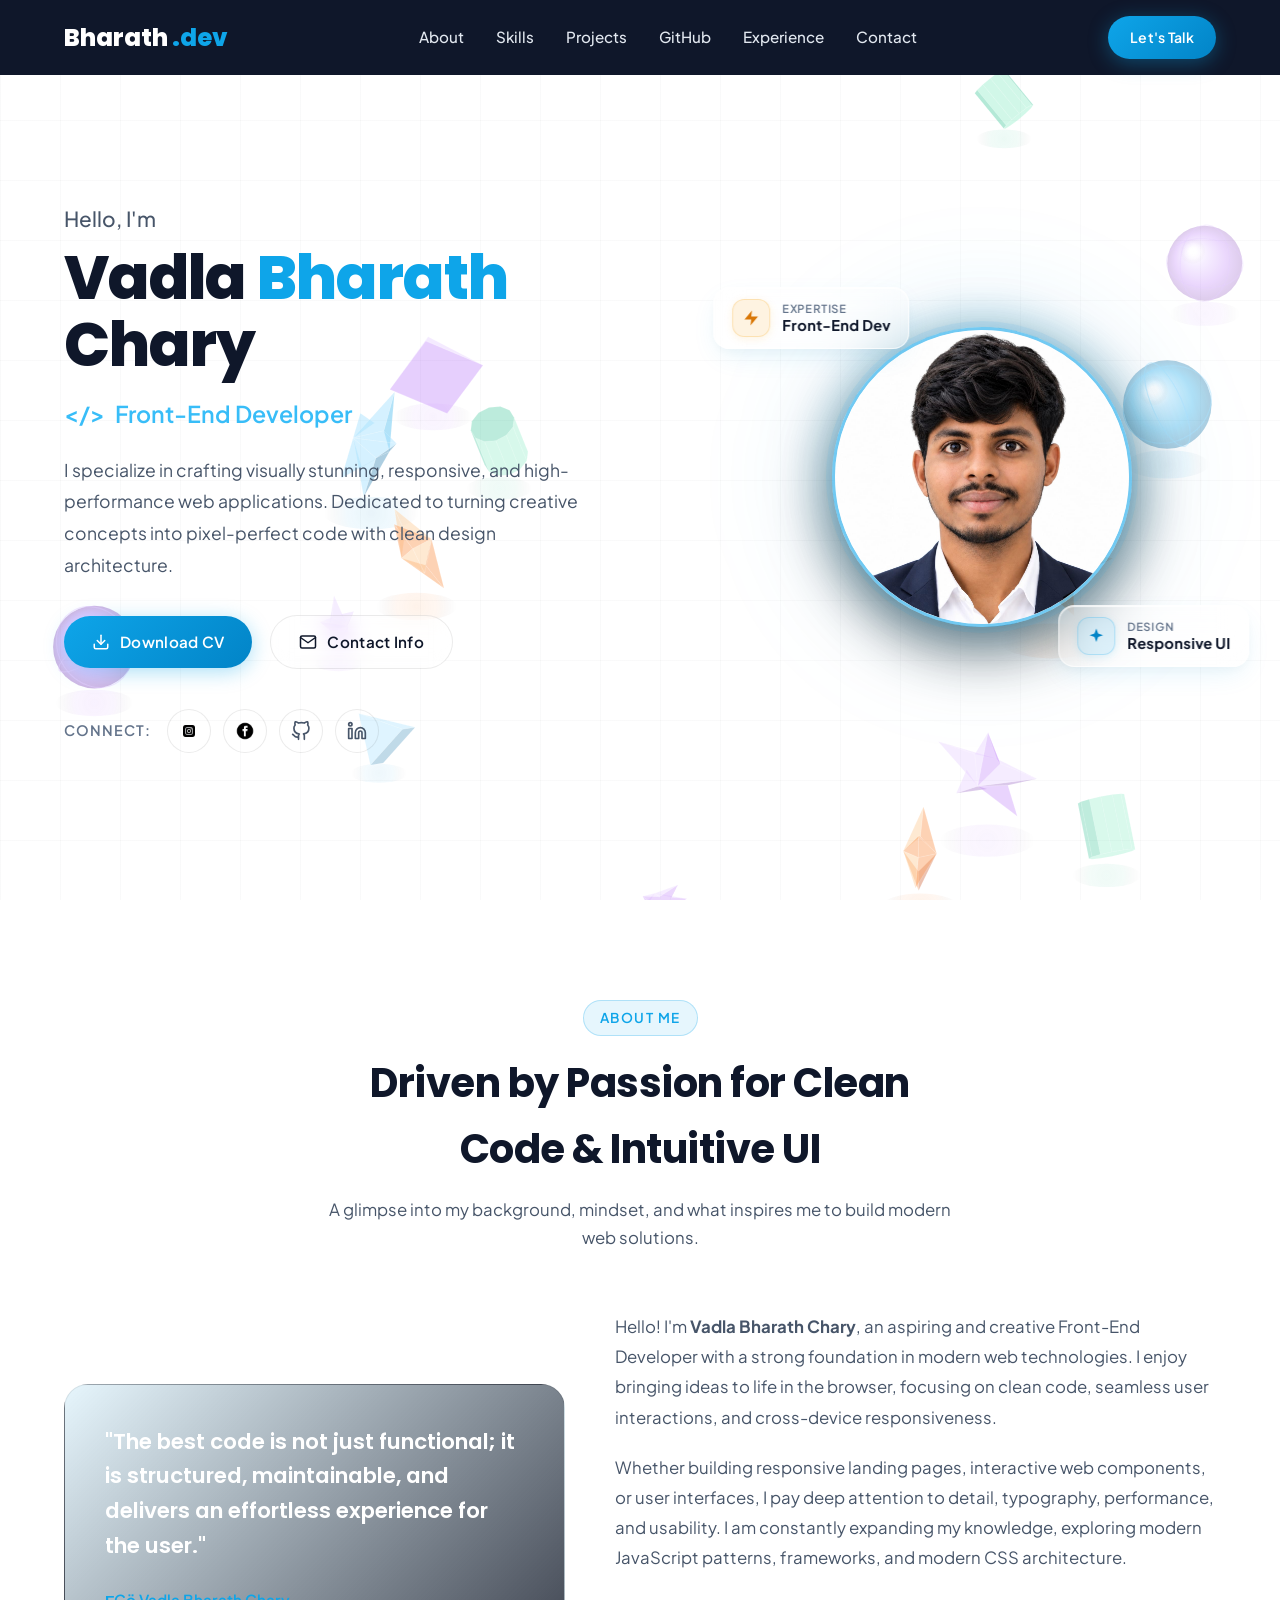
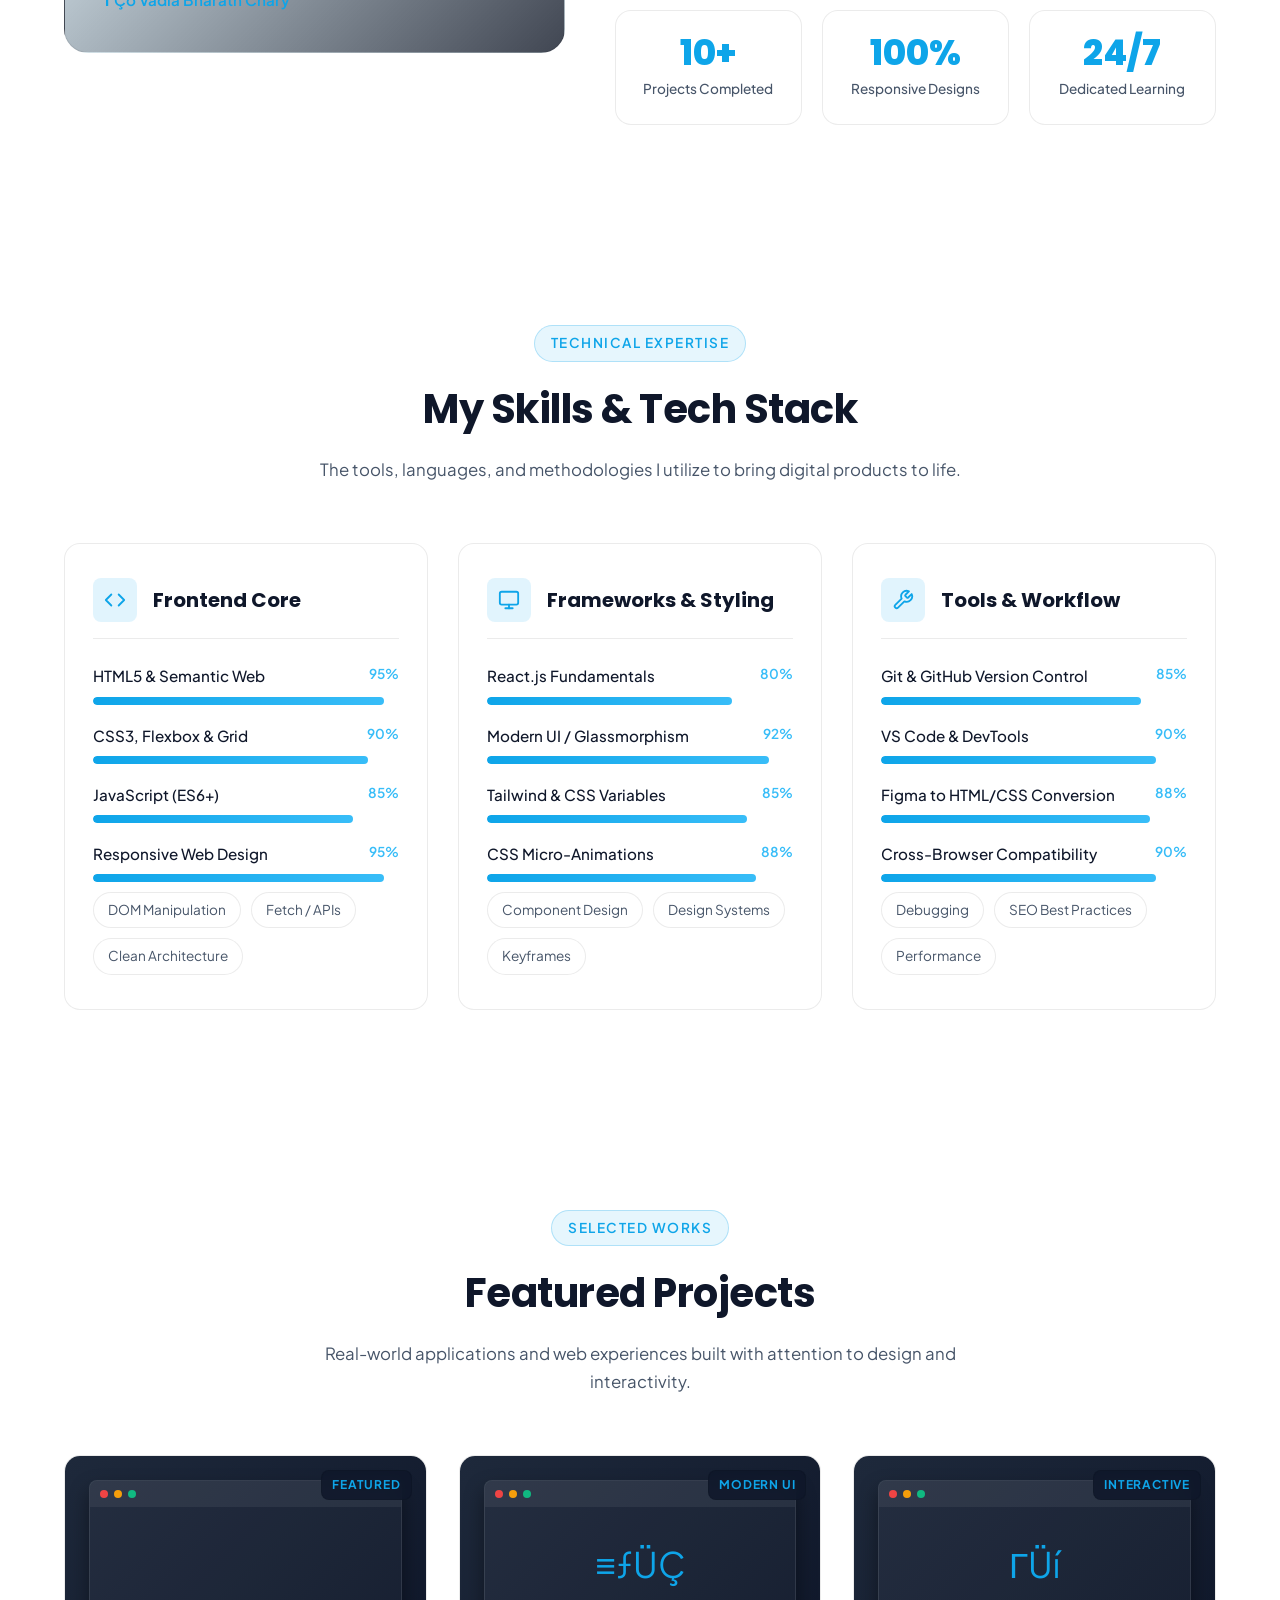
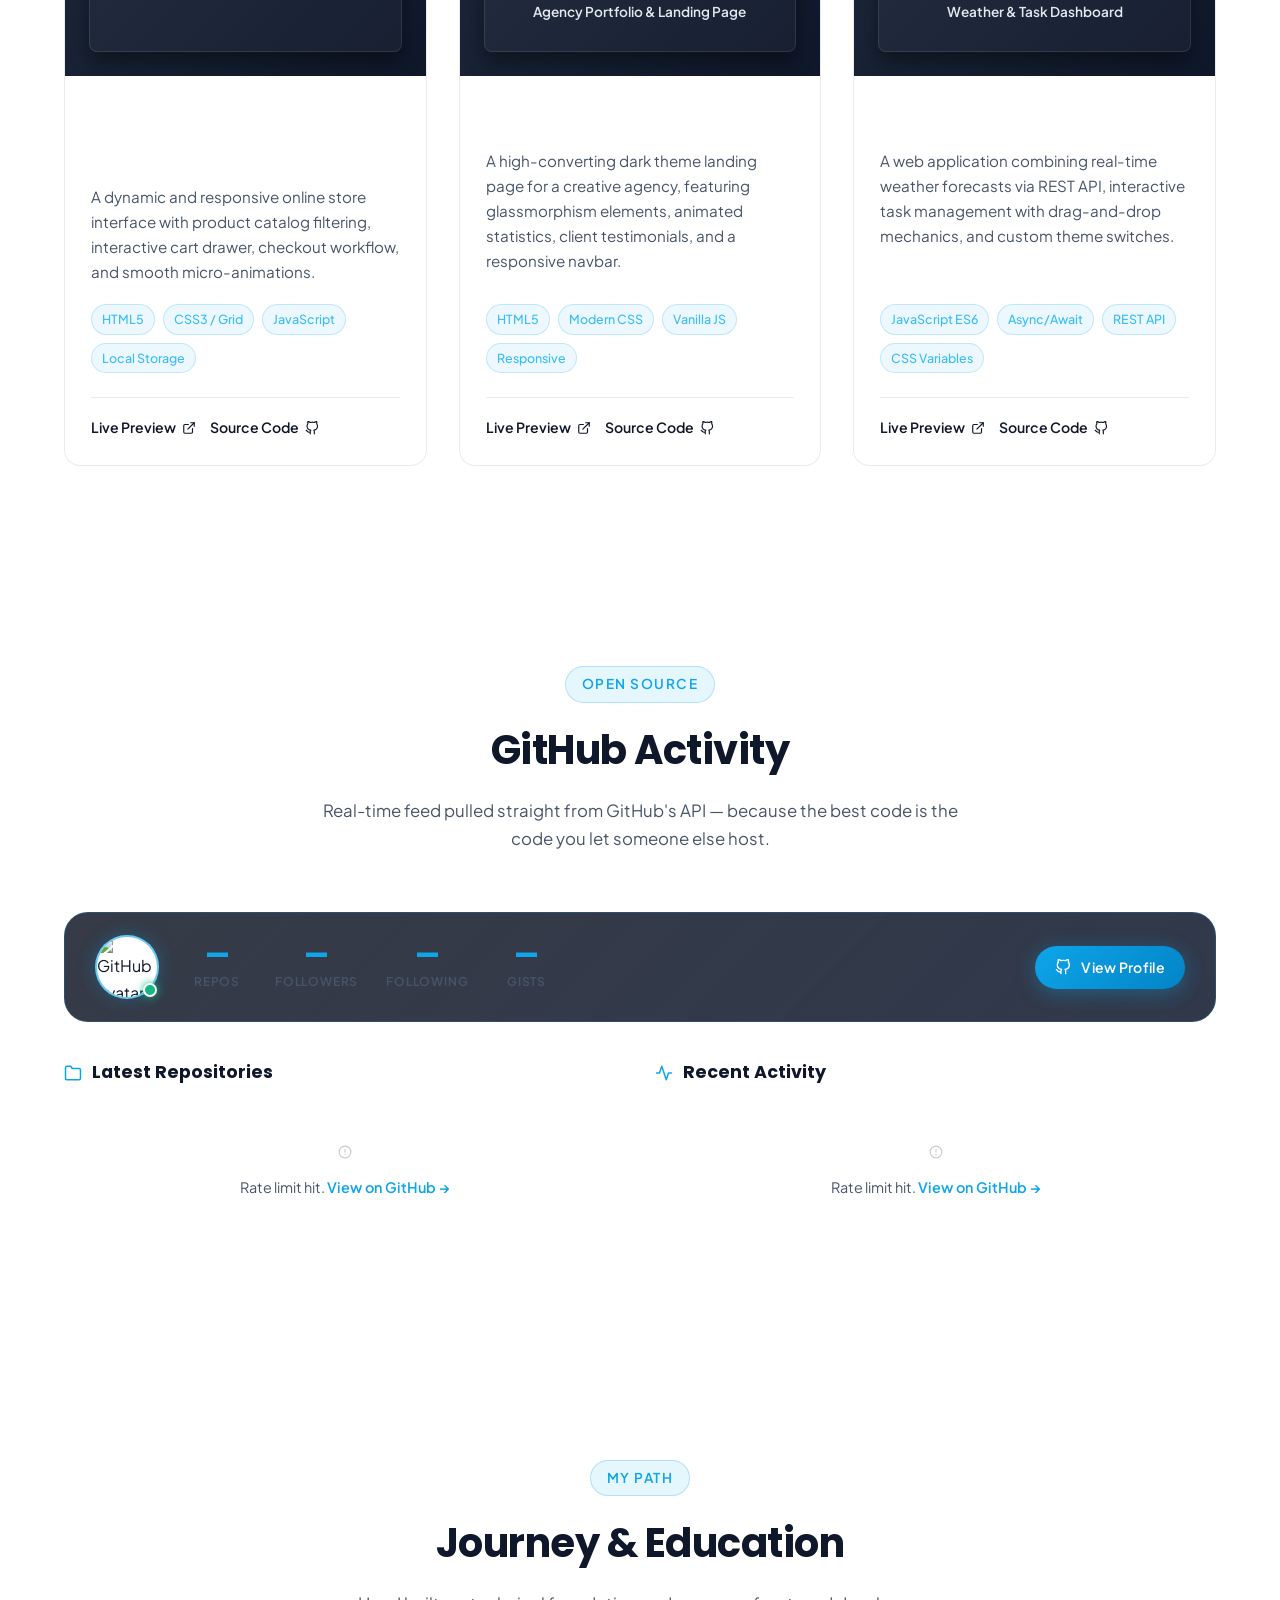
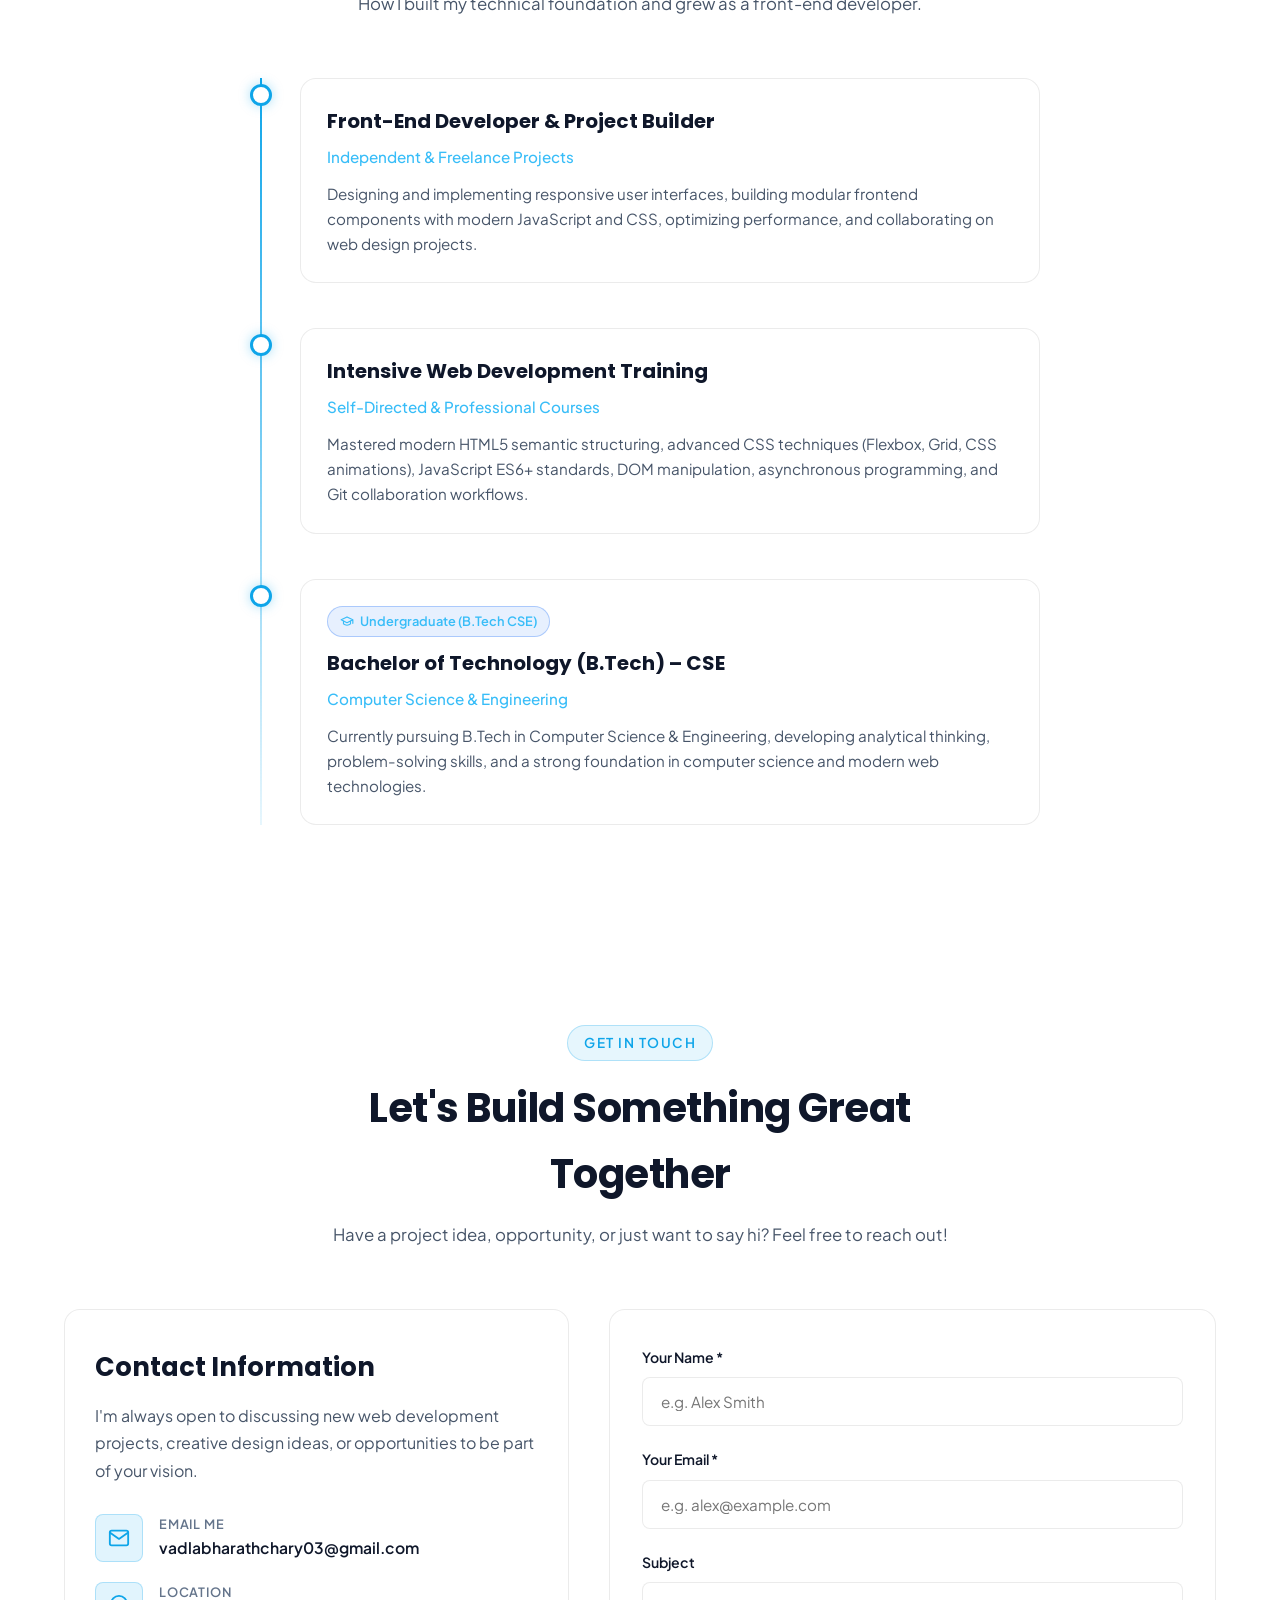
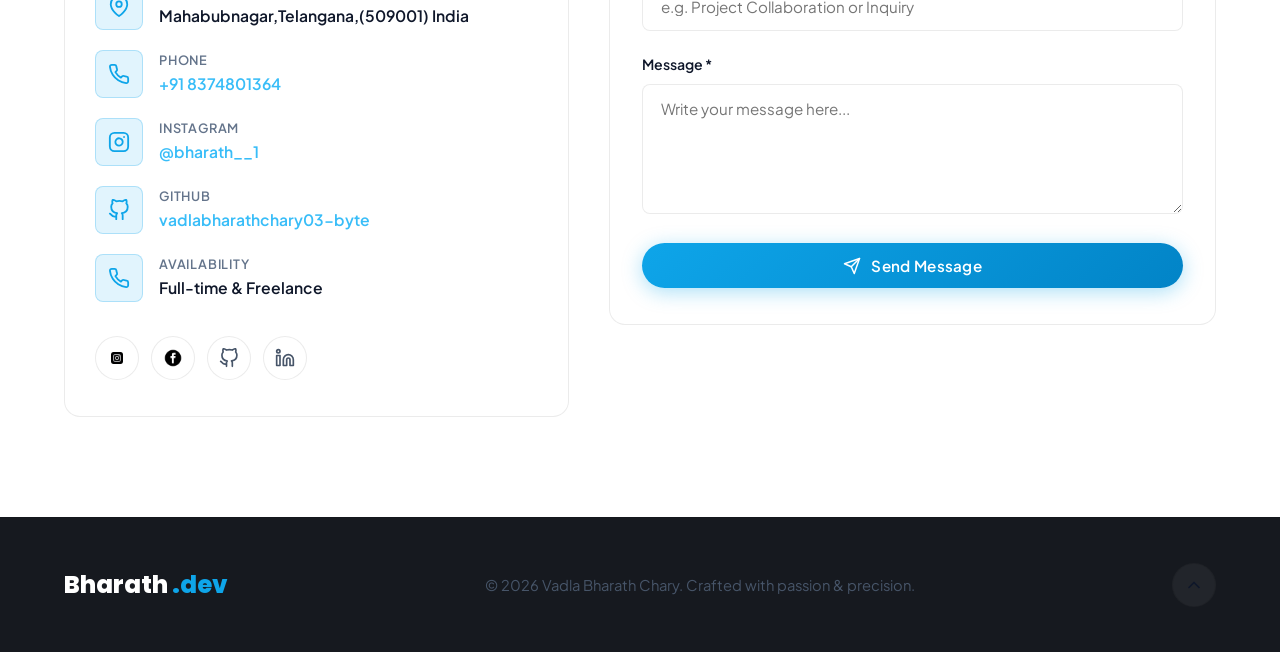
==== commit 08001e9a: "Update portfolio: timeline adjustments, portal header typography, and CV direct download fix" ====
--- a/index.html
+++ b/index.html
@@ -751,9 +751,8 @@
                     <div class="timeline-item">
                         <div class="timeline-node"></div>
                         <div class="timeline-card glass-card">
-                            <span class="timeline-period">2023 - Present</span>
-                            <h3 class="timeline-title">Front-End Developer & Project Builder</h3>
-                            <div class="timeline-subtitle">Independent & Freelance Projects</div>
+                            <h3 class="timeline-title">Front-End Developer &amp; Project Builder</h3>
+                            <div class="timeline-subtitle">Independent &amp; Freelance Projects</div>
                             <p class="timeline-desc">
                                 Designing and implementing responsive user interfaces, building modular frontend
                                 components with modern JavaScript and CSS, optimizing performance, and collaborating on
@@ -766,9 +765,8 @@
                     <div class="timeline-item">
                         <div class="timeline-node"></div>
                         <div class="timeline-card glass-card">
-                            <span class="timeline-period">2022 - 2023</span>
                             <h3 class="timeline-title">Intensive Web Development Training</h3>
-                            <div class="timeline-subtitle">Self-Directed & Professional Courses</div>
+                            <div class="timeline-subtitle">Self-Directed &amp; Professional Courses</div>
                             <p class="timeline-desc">
                                 Mastered modern HTML5 semantic structuring, advanced CSS techniques (Flexbox, Grid, CSS
                                 animations), JavaScript ES6+ standards, DOM manipulation, asynchronous programming, and
@@ -781,12 +779,17 @@
                     <div class="timeline-item">
                         <div class="timeline-node"></div>
                         <div class="timeline-card glass-card">
-                            <span class="timeline-period">Graduate</span>
-                            <h3 class="timeline-title">Academic Background</h3>
-                            <div class="timeline-subtitle">Higher Secondary & Technical Studies</div>
+                            <span class="timeline-period" style="background: rgba(59, 130, 246, 0.12); border-color: rgba(59, 130, 246, 0.35); color: #38bdf8; font-weight: 600; display: inline-flex; align-items: center; gap: 6px;">
+                                <svg width="14" height="14" viewBox="0 0 24 24" fill="none" stroke="currentColor" stroke-width="2" stroke-linecap="round" stroke-linejoin="round">
+                                    <path d="M22 10v6M2 10l10-5 10 5-10 5z"></path>
+                                    <path d="M6 12v5c3 3 9 3 12 0v-5"></path>
+                                </svg>
+                                <span>Undergraduate (B.Tech CSE)</span>
+                            </span>
+                            <h3 class="timeline-title">Bachelor of Technology (B.Tech) – CSE</h3>
+                            <div class="timeline-subtitle">Computer Science &amp; Engineering</div>
                             <p class="timeline-desc">
-                                Developed analytical thinking, problem-solving skills, and a strong passion for computer
-                                science and web technologies.
+                                Currently pursuing B.Tech in Computer Science &amp; Engineering, developing analytical thinking, problem-solving skills, and a strong foundation in computer science and modern web technologies.
                             </p>
                         </div>
                     </div>
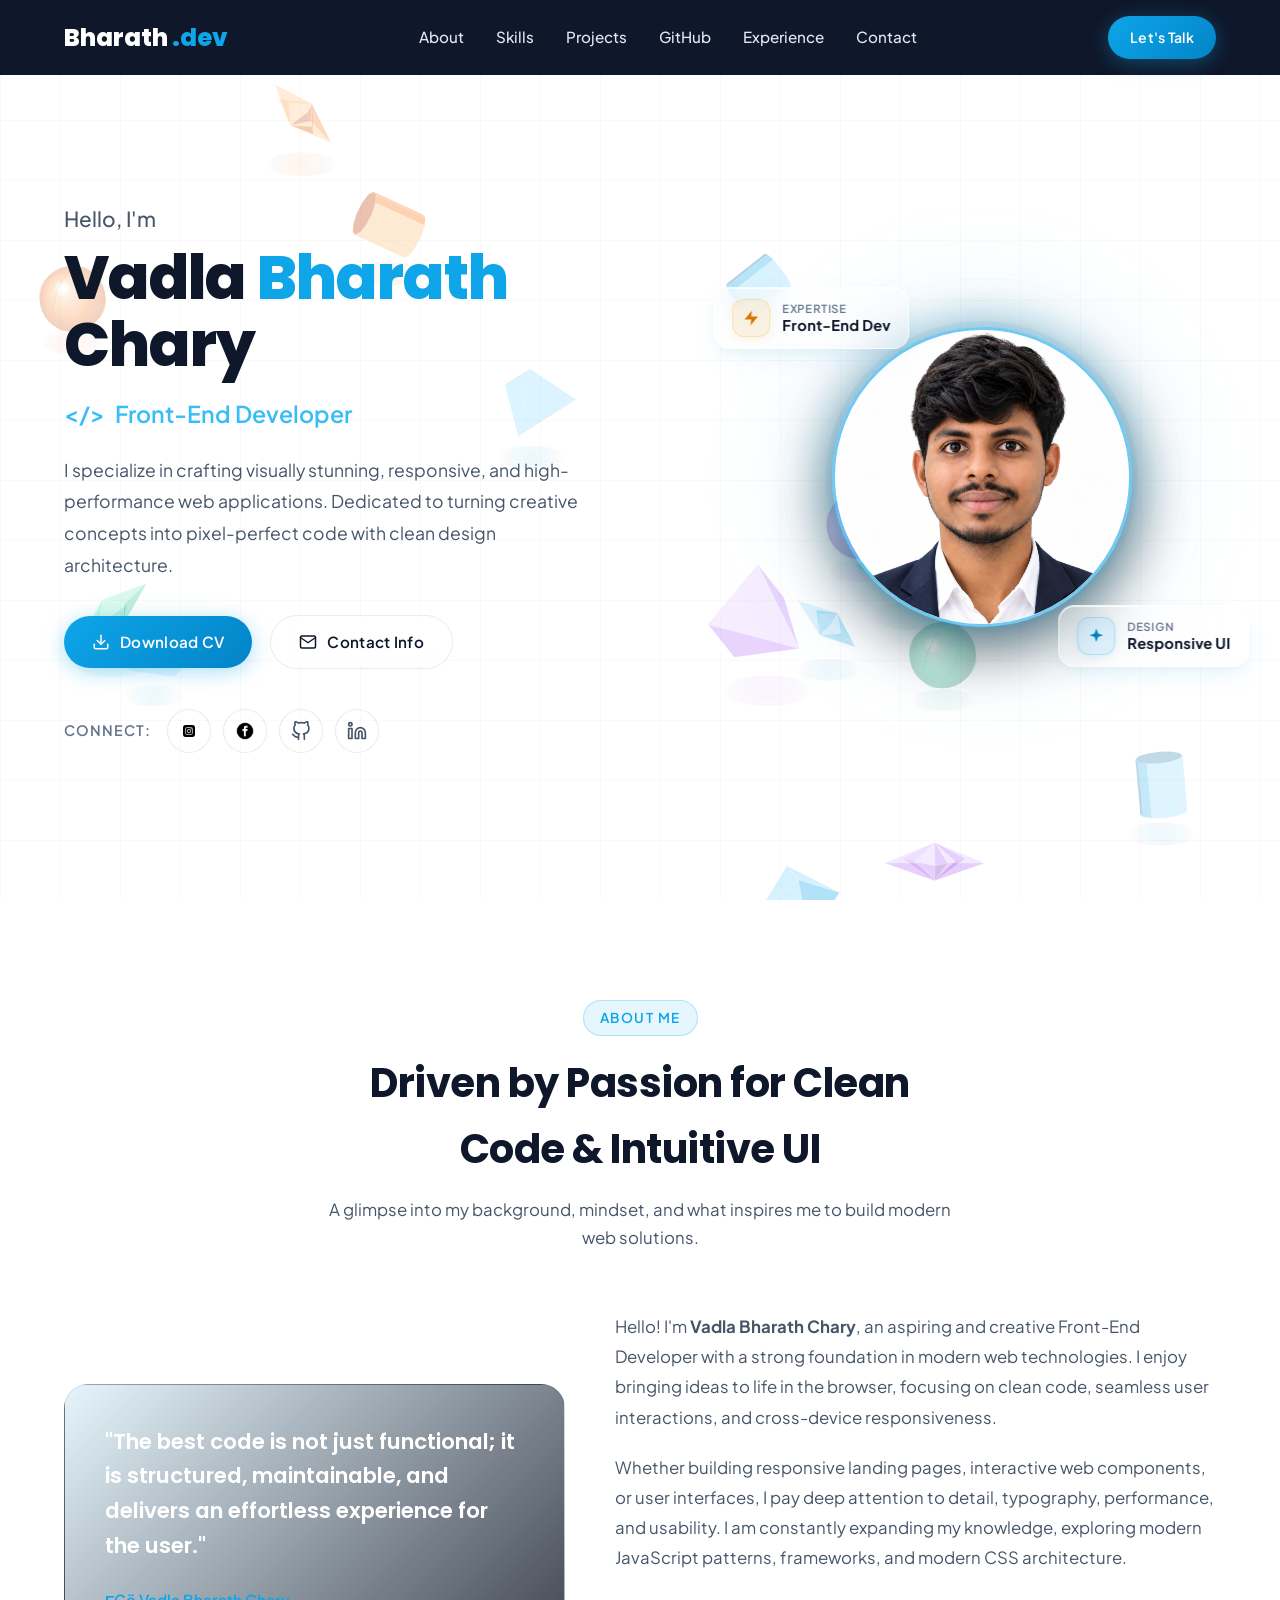
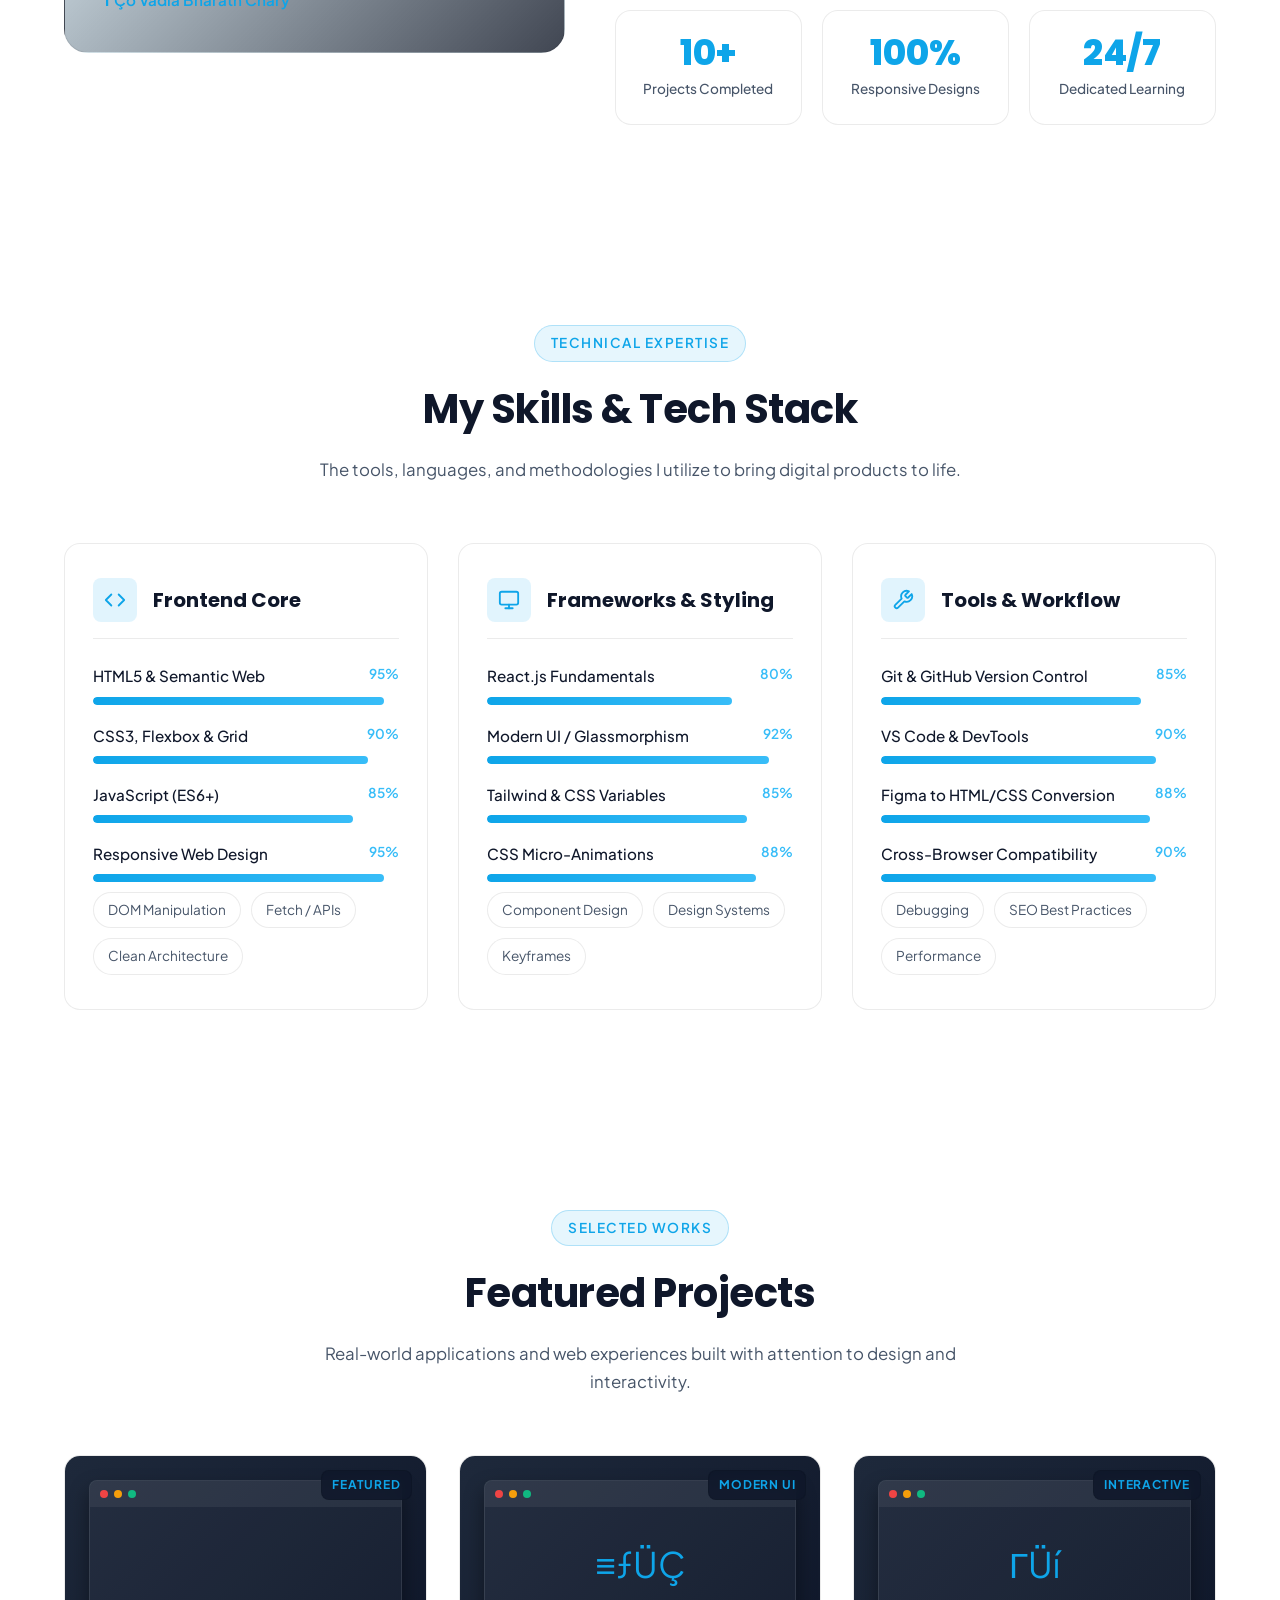
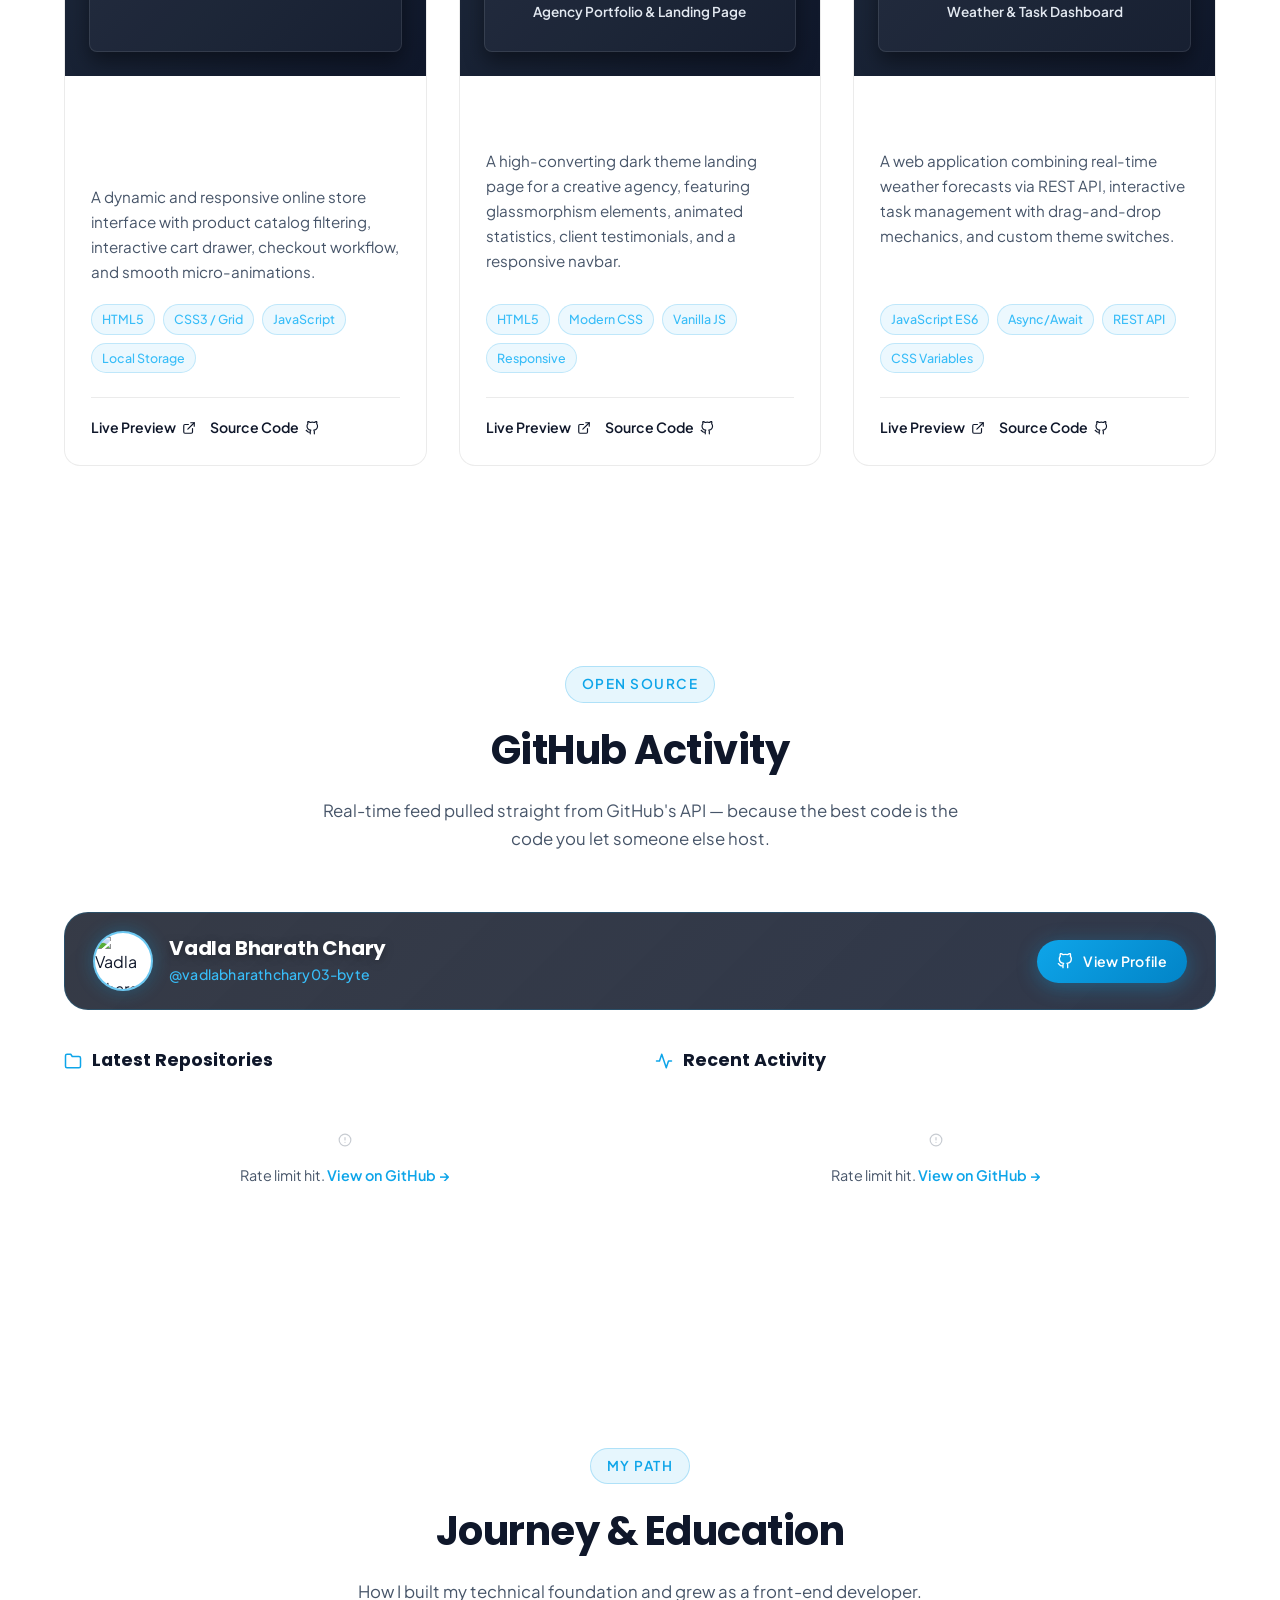
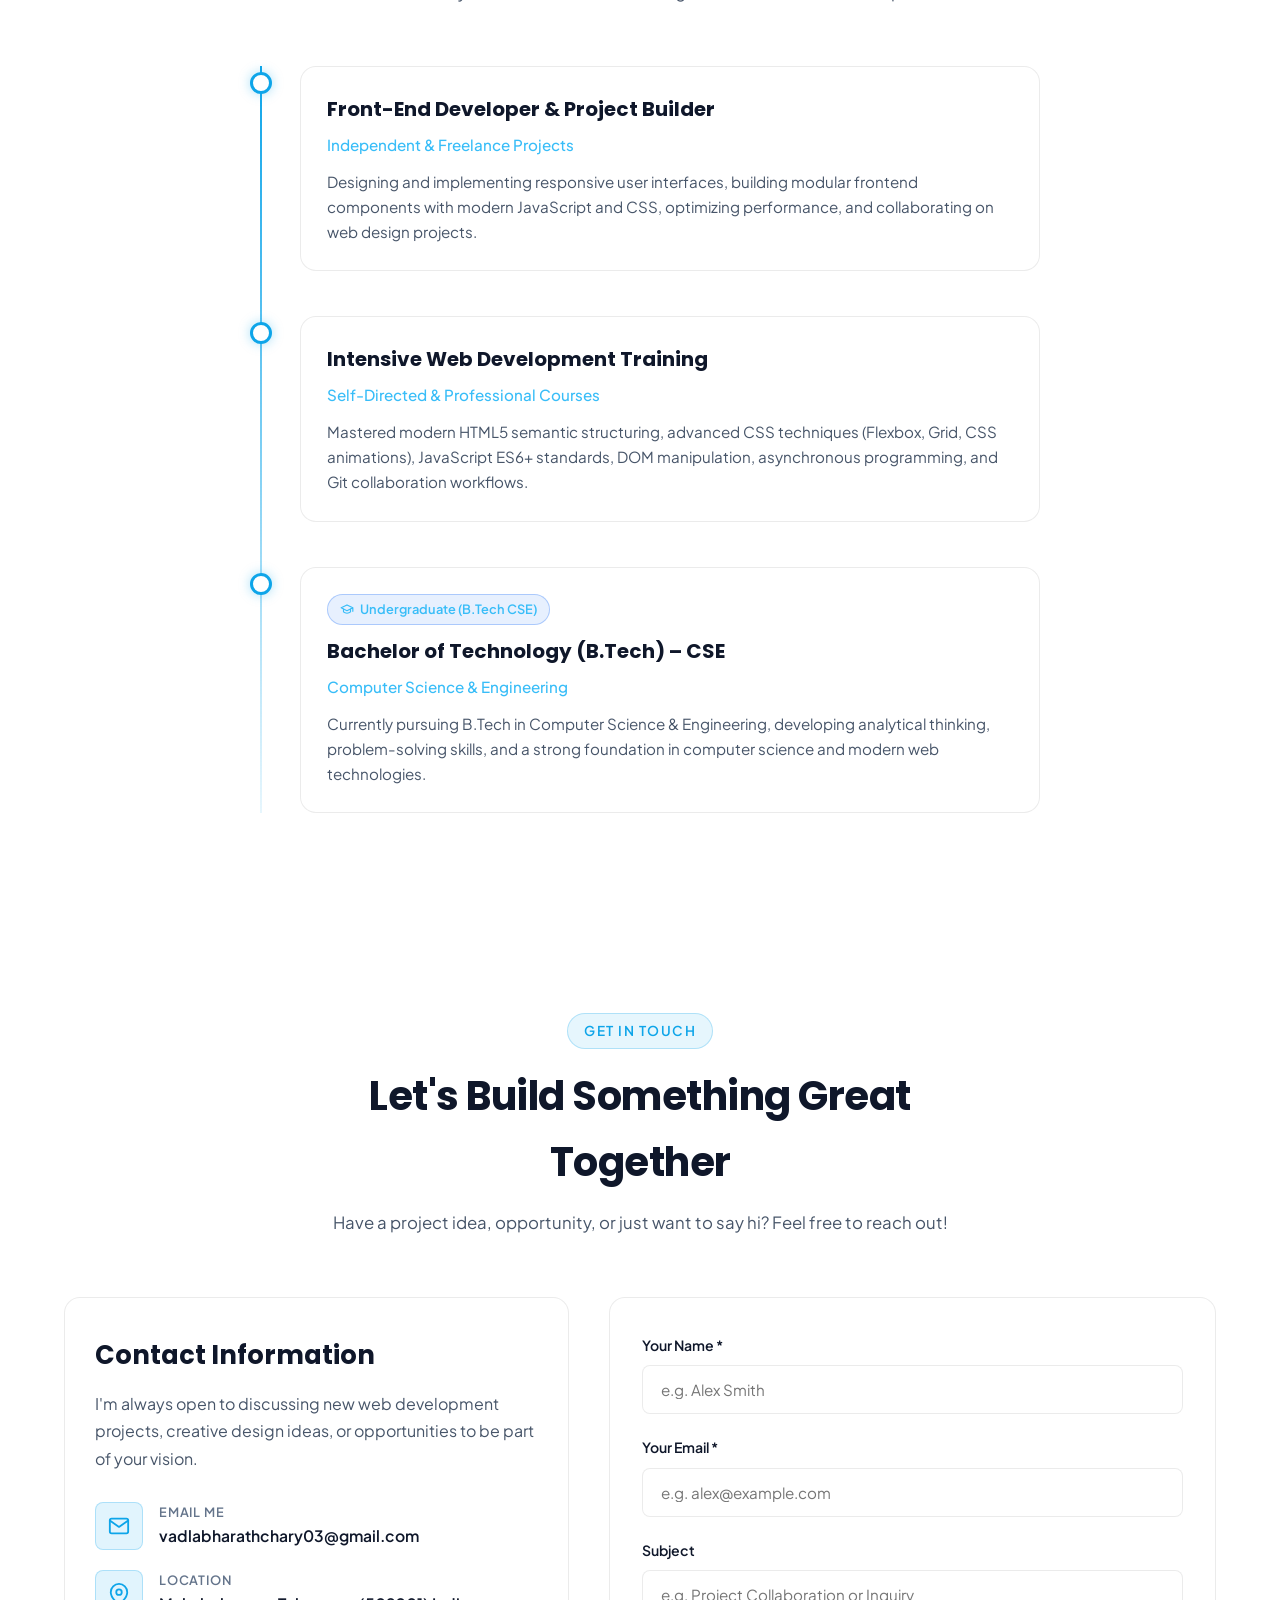
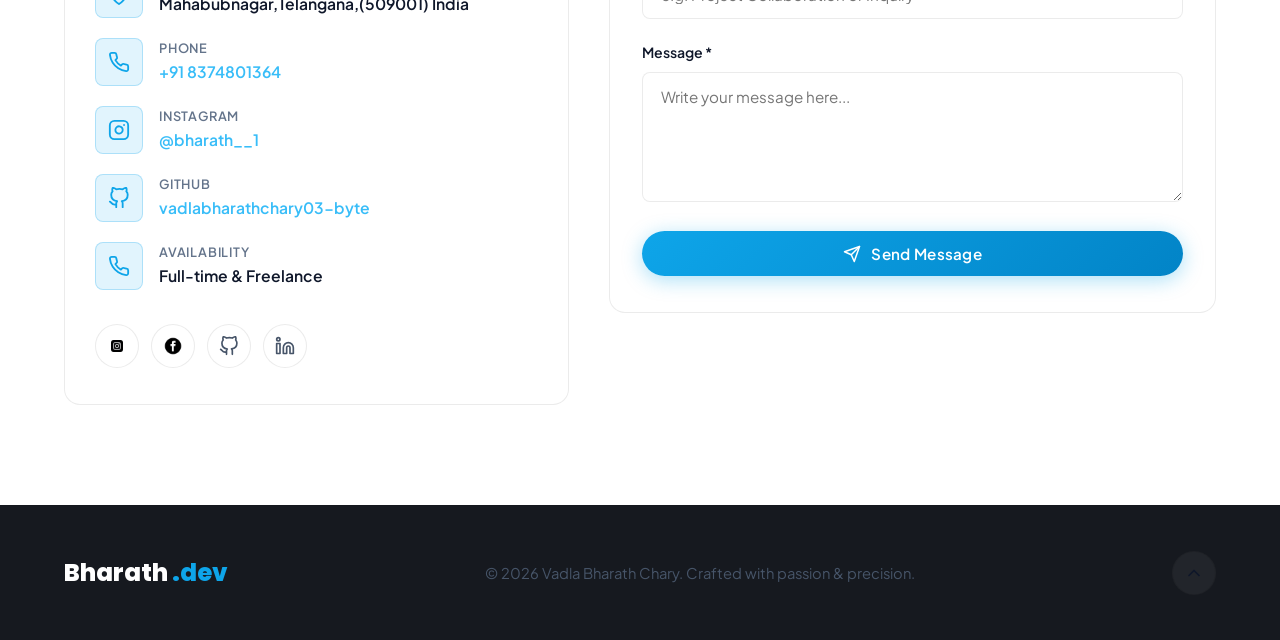
==== commit 0717b61e: "Enhance GitHub profile card: remove stat counters and green dot, style name in crisp white" ====
--- a/index.html
+++ b/index.html
@@ -642,26 +642,13 @@
 
                 <!-- GitHub Profile Summary Bar -->
                 <div class="github-profile-bar glass-card" id="githubProfileBar">
-                    <div class="github-avatar-wrap">
-                        <img id="githubAvatar" src="" alt="GitHub Avatar" class="github-avatar">
-                        <span class="github-status-dot"></span>
-                    </div>
-                    <div class="github-profile-stats">
-                        <div class="gh-stat">
-                            <span class="gh-stat-val" id="ghRepos">—</span>
-                            <span class="gh-stat-label">Repos</span>
-                        </div>
-                        <div class="gh-stat">
-                            <span class="gh-stat-val" id="ghFollowers">—</span>
-                            <span class="gh-stat-label">Followers</span>
-                        </div>
-                        <div class="gh-stat">
-                            <span class="gh-stat-val" id="ghFollowing">—</span>
-                            <span class="gh-stat-label">Following</span>
-                        </div>
-                        <div class="gh-stat">
-                            <span class="gh-stat-val" id="ghGists">—</span>
-                            <span class="gh-stat-label">Gists</span>
+                    <div class="github-profile-user-info">
+                        <div class="github-avatar-wrap">
+                            <img id="githubAvatar" src="https://github.com/vadlabharathchary03-byte.png?size=128" alt="Vadla Bharath Chary" class="github-avatar">
+                        </div>
+                        <div class="github-user-meta">
+                            <h3 class="github-name" id="githubName">Vadla Bharath Chary</h3>
+                            <span class="github-handle">@vadlabharathchary03-byte</span>
                         </div>
                     </div>
                     <a href="https://github.com/vadlabharathchary03-byte" target="_blank" rel="noopener noreferrer"
@@ -672,7 +659,7 @@
                                 d="M9 19c-5 1.5-5-2.5-7-3m14 6v-3.87a3.37 3.37 0 0 0-.94-2.61c3.14-.35 6.44-1.54 6.44-7A5.44 5.44 0 0 0 20 4.77 5.07 5.07 0 0 0 19.91 1S18.73.65 16 2.48a13.38 13.38 0 0 0-7 0C6.27.65 5.09 1 5.09 1A5.07 5.07 0 0 0 5 4.77a5.44 5.44 0 0 0-1.5 3.78c0 5.42 3.3 6.61 6.44 7A3.37 3.37 0 0 0 9 18.13V22">
                             </path>
                         </svg>
-                        View Profile
+                        <span>View Profile</span>
                     </a>
                 </div>
 
--- a/style.css
+++ b/style.css
@@ -1097,8 +1097,9 @@
 .github-profile-bar {
     display: flex;
     align-items: center;
-    gap: 28px;
-    padding: 22px 30px;
+    justify-content: space-between;
+    gap: 20px;
+    padding: 18px 28px;
     margin-bottom: 36px;
     border-radius: var(--radius-lg);
     background: linear-gradient(135deg, rgba(18, 24, 38, 0.85) 0%, rgba(26, 35, 55, 0.9) 100%);
@@ -1106,32 +1107,48 @@
     flex-wrap: wrap;
 }
 
+.github-profile-user-info {
+    display: flex;
+    align-items: center;
+    gap: 16px;
+}
+
+.github-user-meta {
+    display: flex;
+    flex-direction: column;
+    gap: 2px;
+}
+
+.github-name {
+    font-family: var(--font-heading);
+    font-size: 1.25rem;
+    font-weight: 700;
+    color: #ffffff;
+    line-height: 1.25;
+    letter-spacing: -0.01em;
+    text-shadow: 0 2px 10px rgba(0, 0, 0, 0.35);
+}
+
+.github-handle {
+    font-size: 0.88rem;
+    color: #38bdf8;
+    font-weight: 500;
+    letter-spacing: 0.2px;
+}
+
 .github-avatar-wrap {
     position: relative;
     flex-shrink: 0;
 }
 
 .github-avatar {
-    width: 64px;
-    height: 64px;
+    width: 60px;
+    height: 60px;
     border-radius: 50%;
     border: 2px solid rgba(14, 165, 233, 0.6);
     box-shadow: 0 0 18px rgba(14, 165, 233, 0.3);
     object-fit: cover;
     background: var(--bg-surface);
-}
-
-.github-status-dot {
-    position: absolute;
-    bottom: 2px;
-    right: 2px;
-    width: 14px;
-    height: 14px;
-    background: #10b981;
-    border-radius: 50%;
-    border: 2px solid var(--bg-main);
-    box-shadow: 0 0 8px #10b981;
-    animation: pulse 2s infinite;
 }
 
 .github-profile-stats {
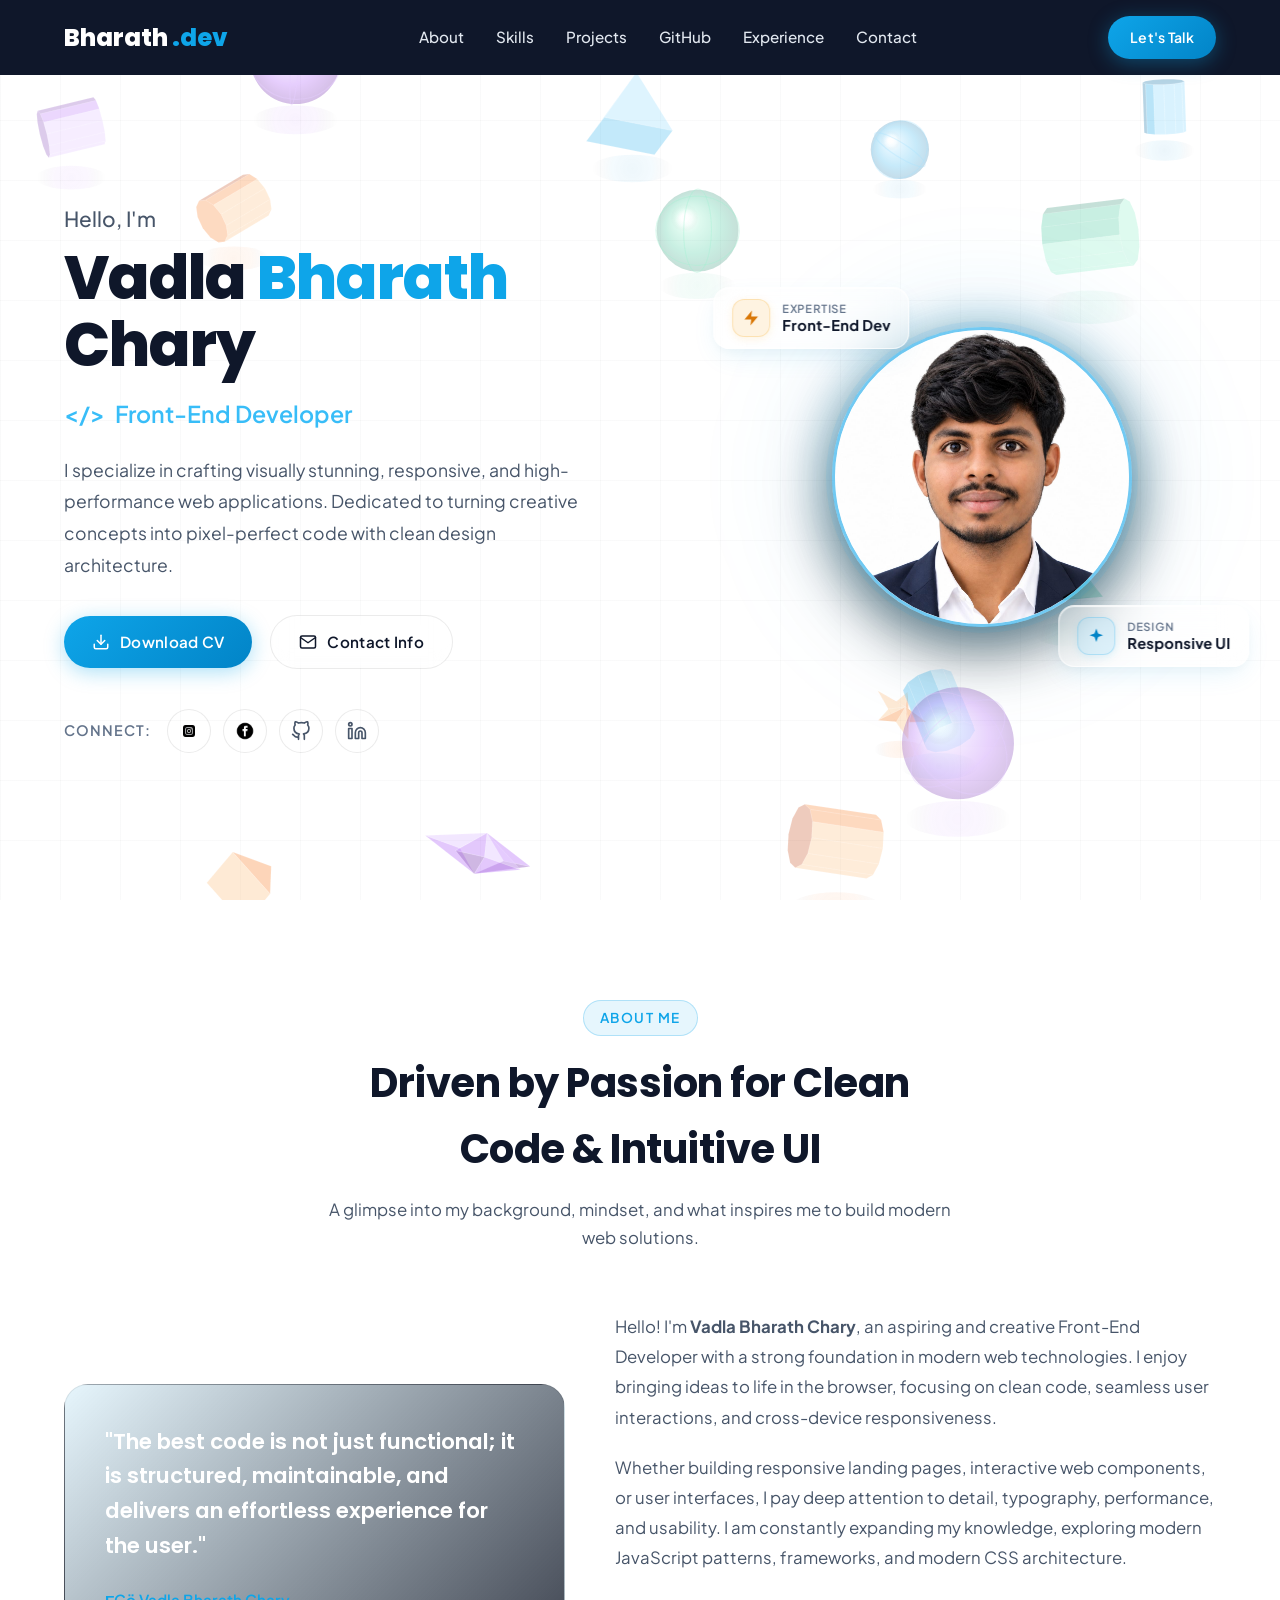
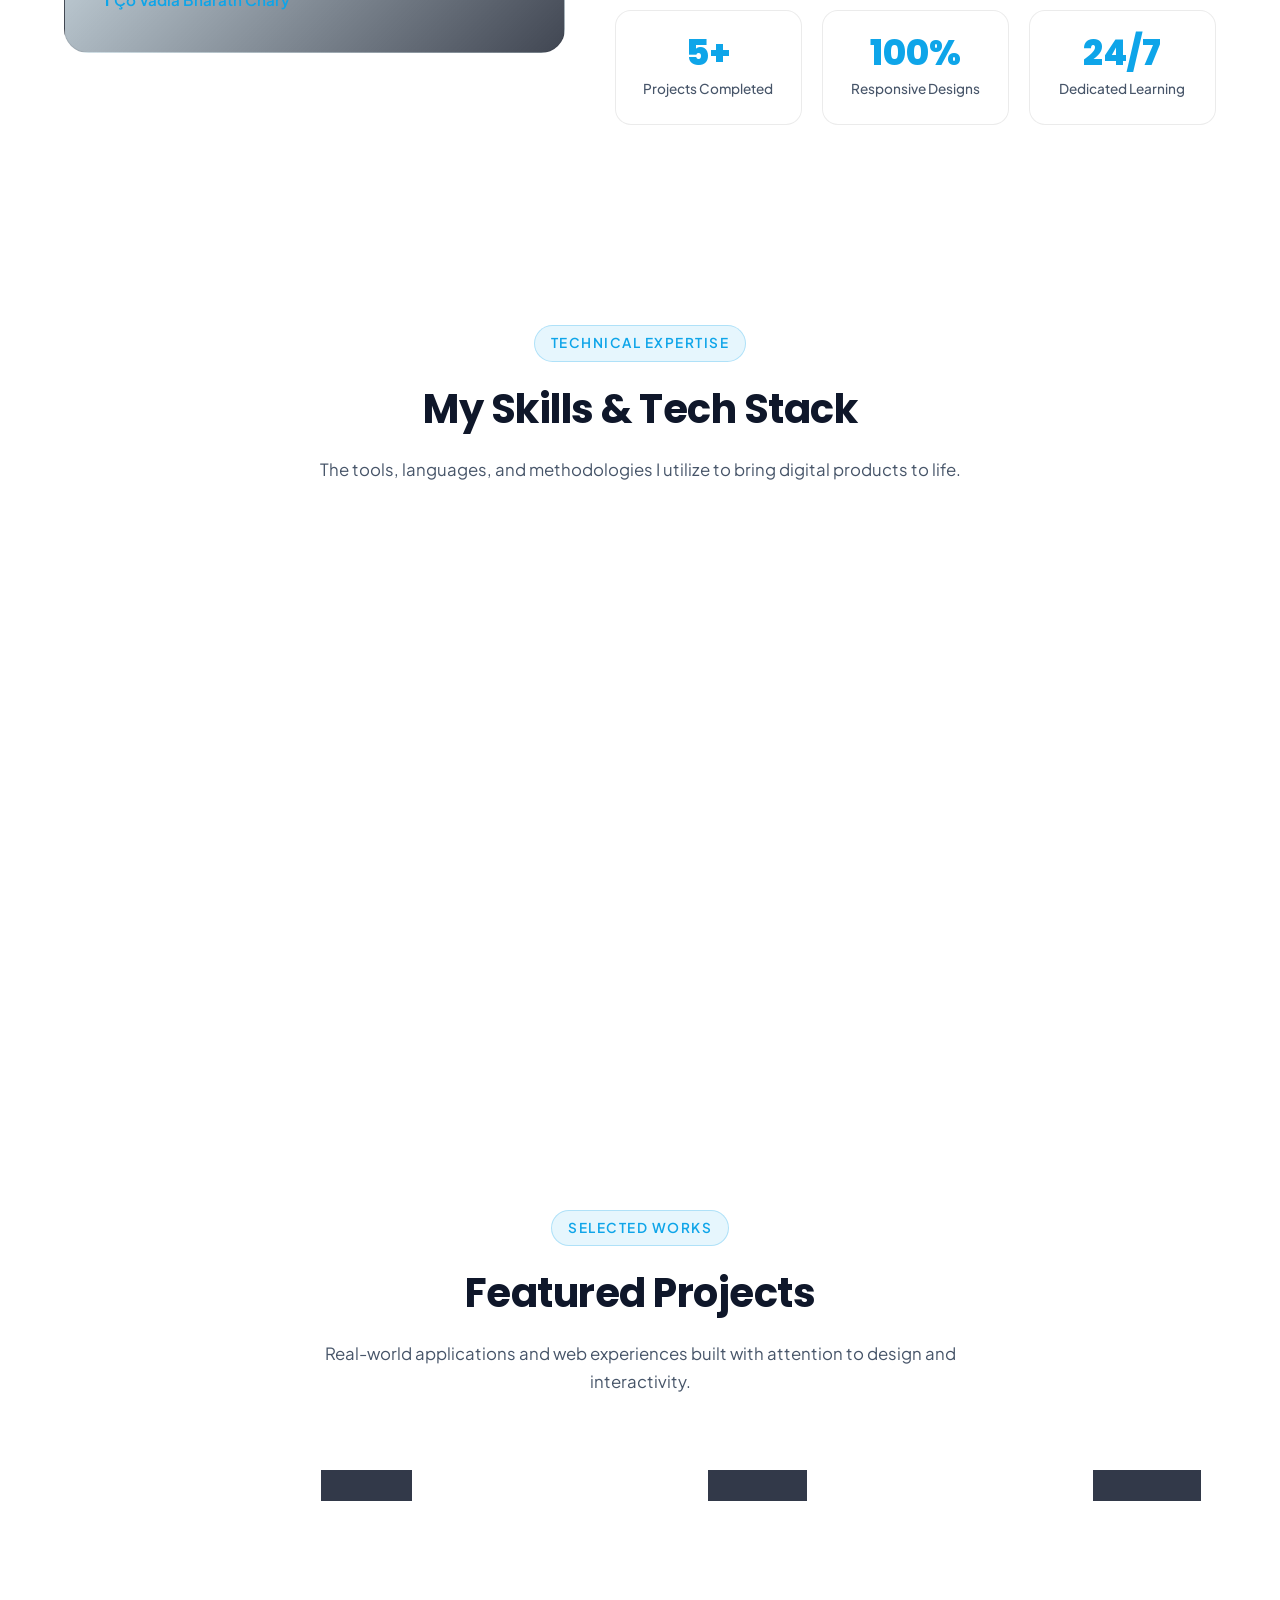
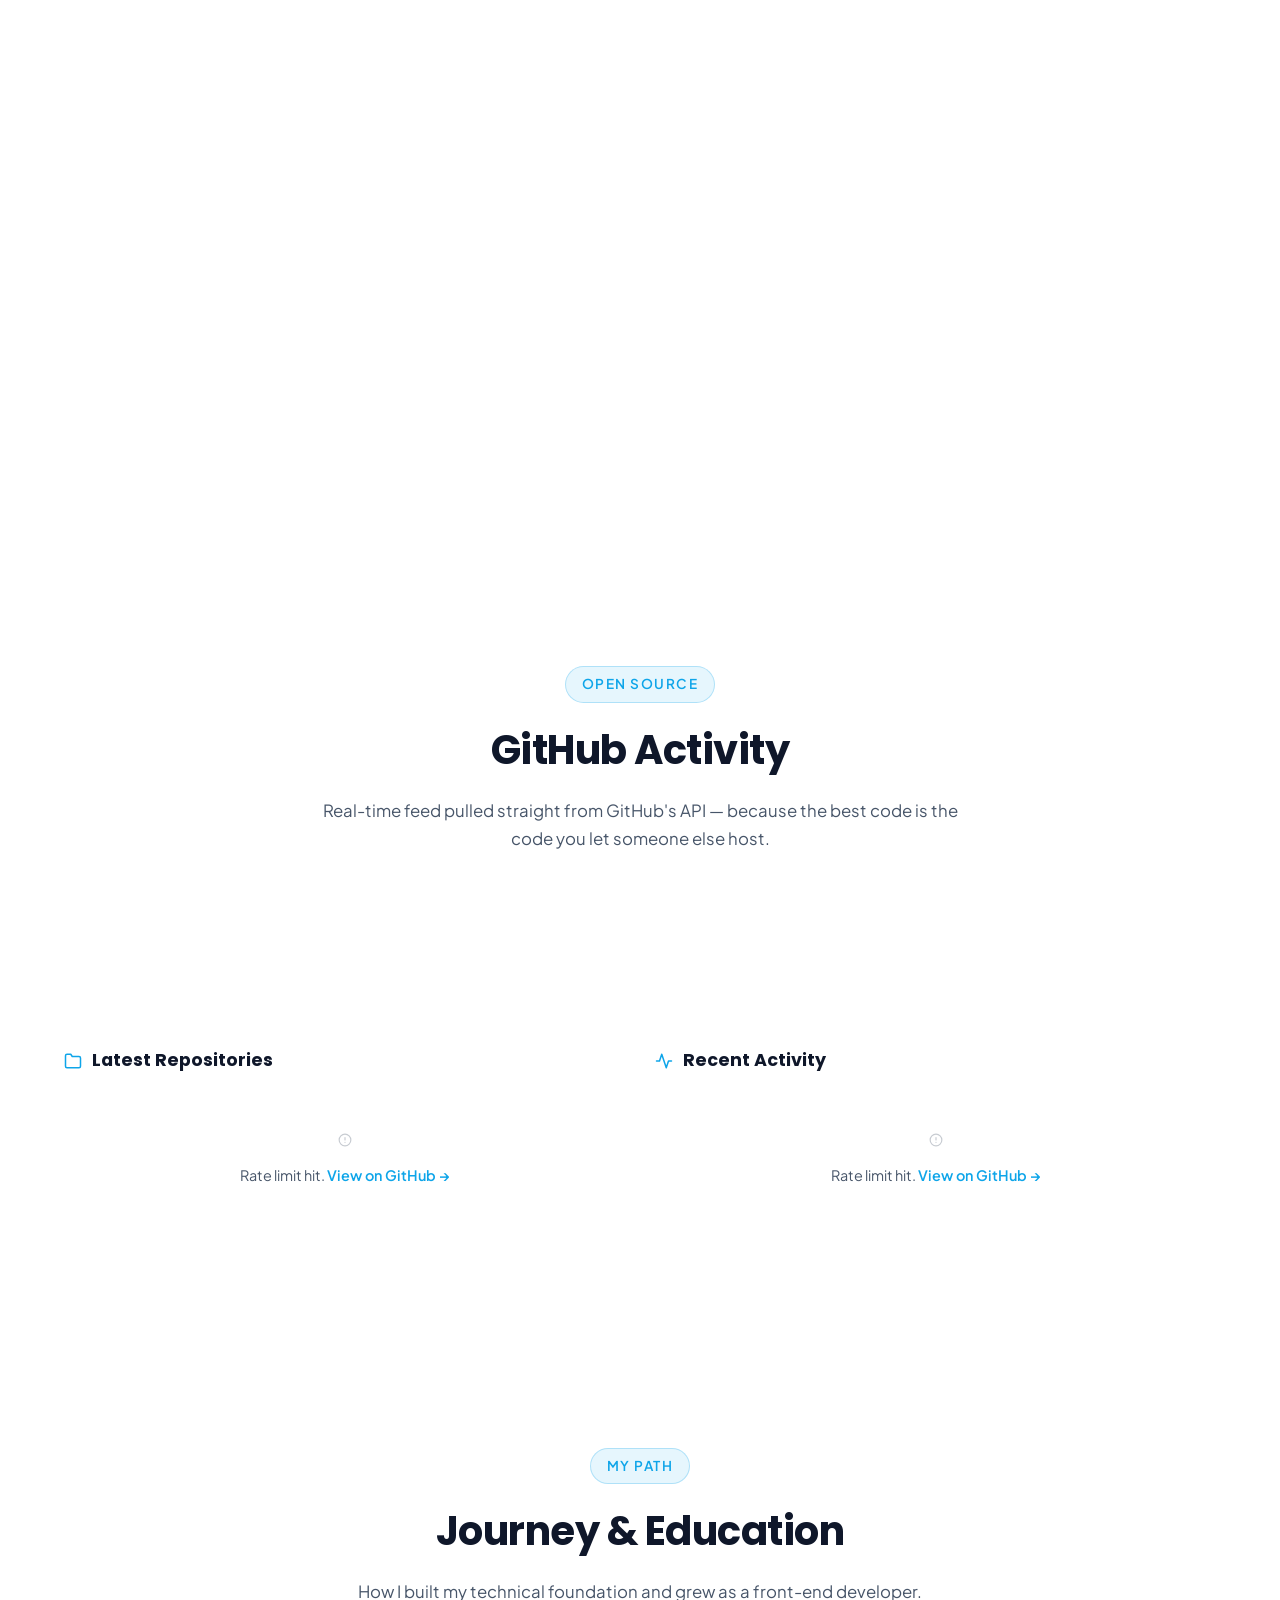
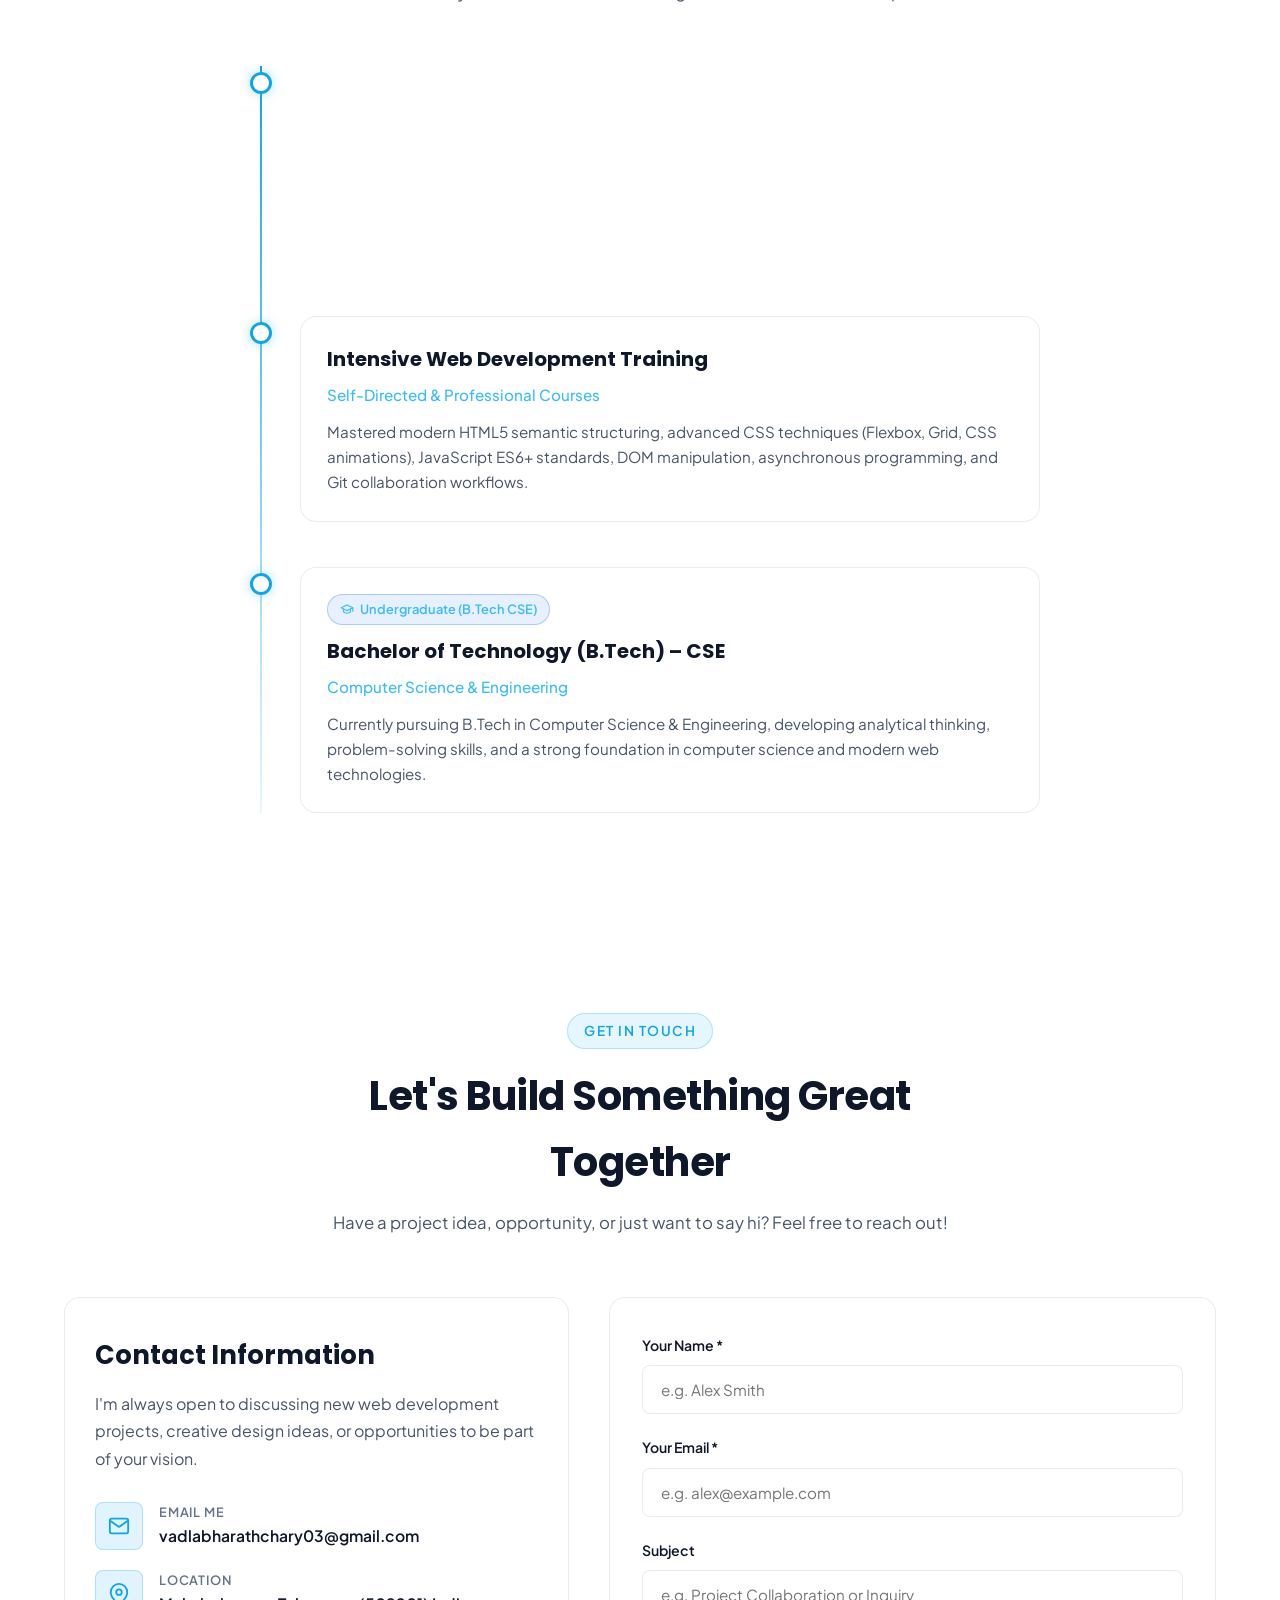
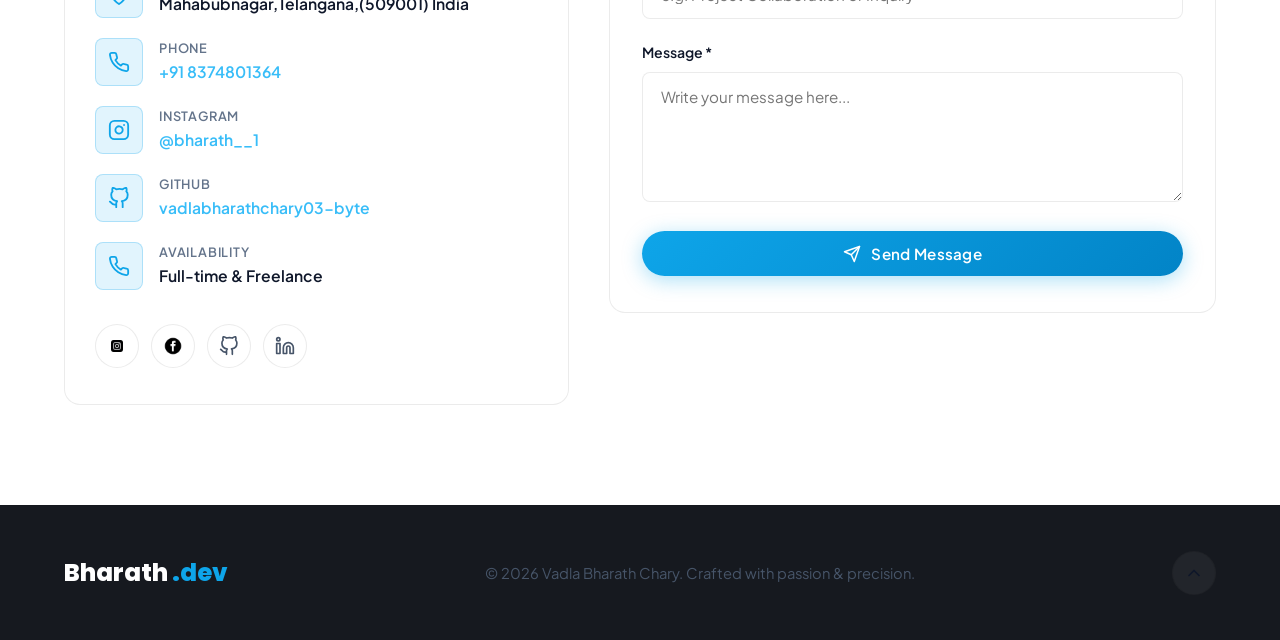
==== commit 705cbd2d: "Update Projects Completed from 10+ to 5+" ====
--- a/index.html
+++ b/index.html
@@ -220,7 +220,7 @@
 
                         <div class="about-stats">
                             <div class="stat-card glass-card">
-                                <div class="stat-number">10+</div>
+                                <div class="stat-number">5+</div>
                                 <div class="stat-label">Projects Completed</div>
                             </div>
                             <div class="stat-card glass-card">
@@ -1173,7 +1173,7 @@
                 <div class="cv-section">
                     <h4 class="cv-section-title">Selected Highlights</h4>
                     <ul class="cv-bullets">
-                        <li>10+ projects completed with a strong focus on responsive web experiences.</li>
+                        <li>5+ projects completed with a strong focus on responsive web experiences.</li>
                         <li>Built interfaces designed for mobile, tablet, and desktop screens.</li>
                         <li>Experienced in modern glassmorphism layouts, UI interactions, and micro-animations.</li>
                         <li>Focused on clean, maintainable code, usability, performance, and visual detail.</li>
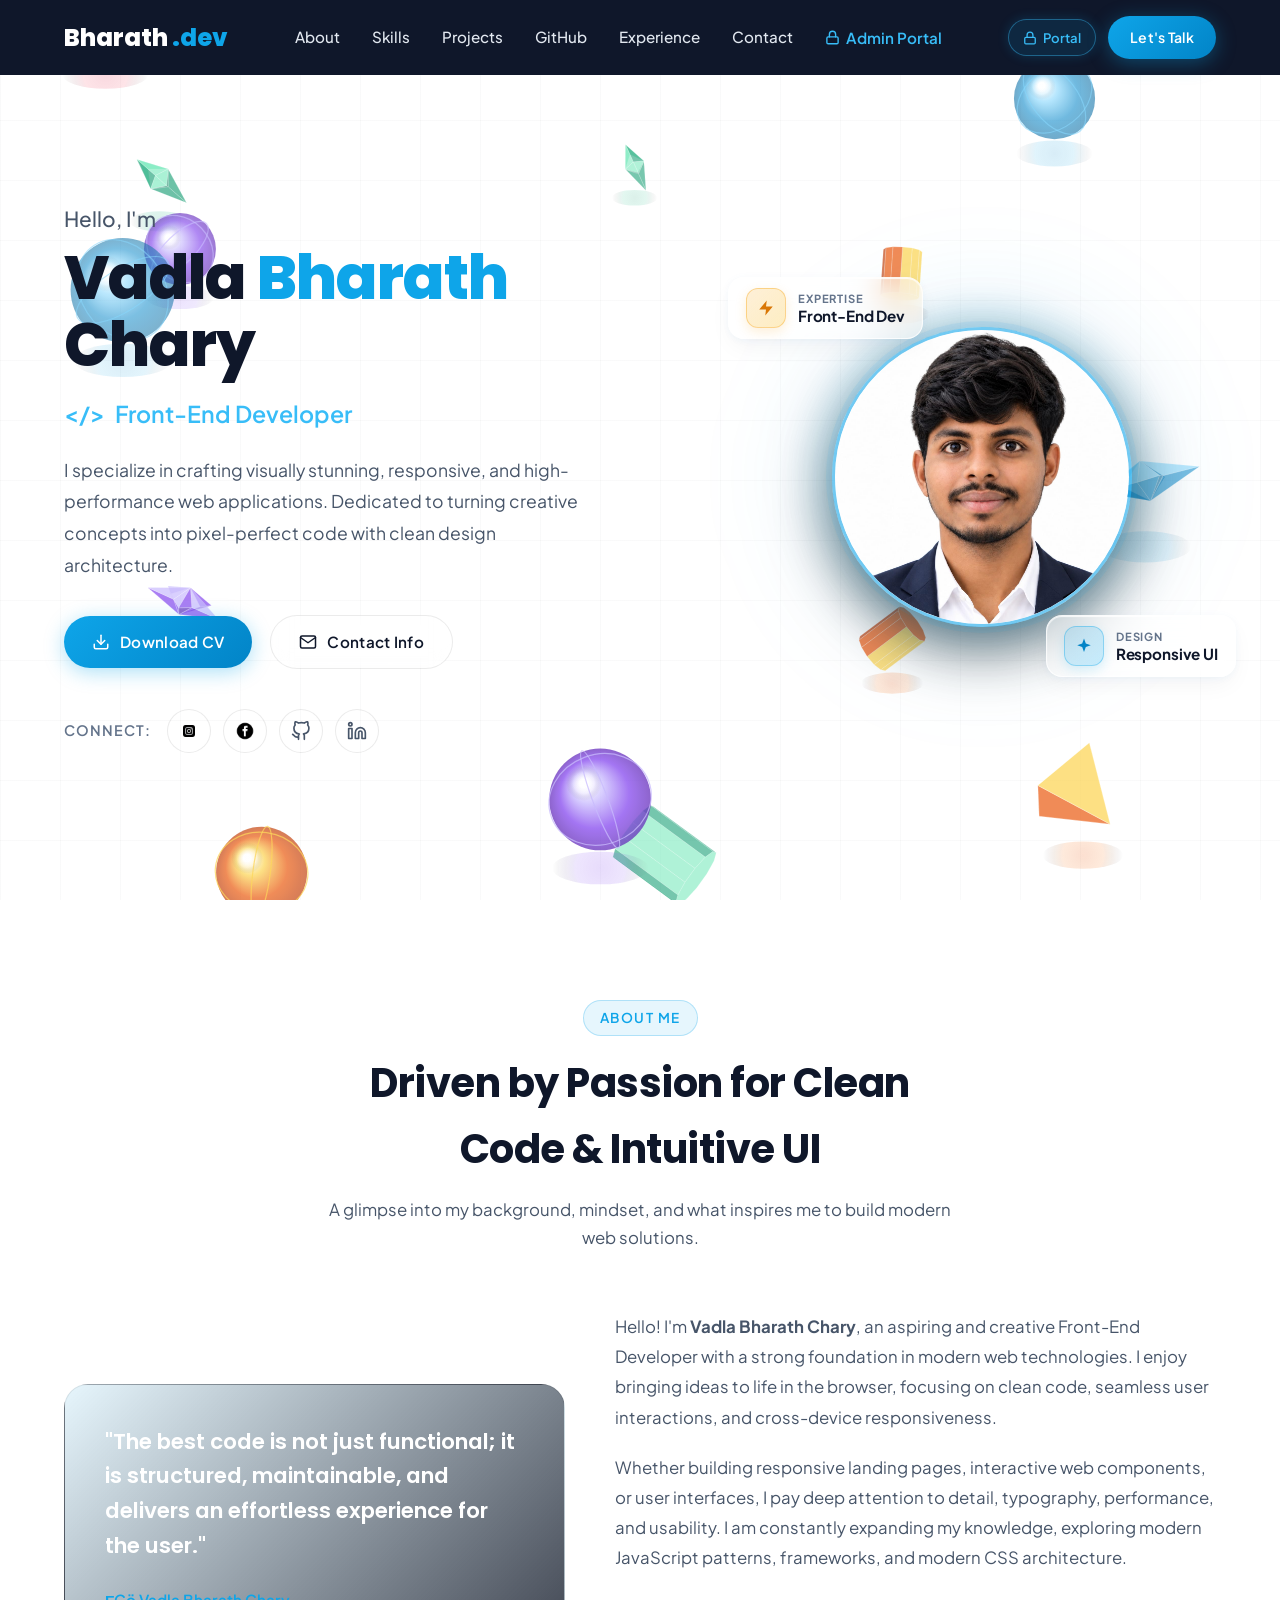
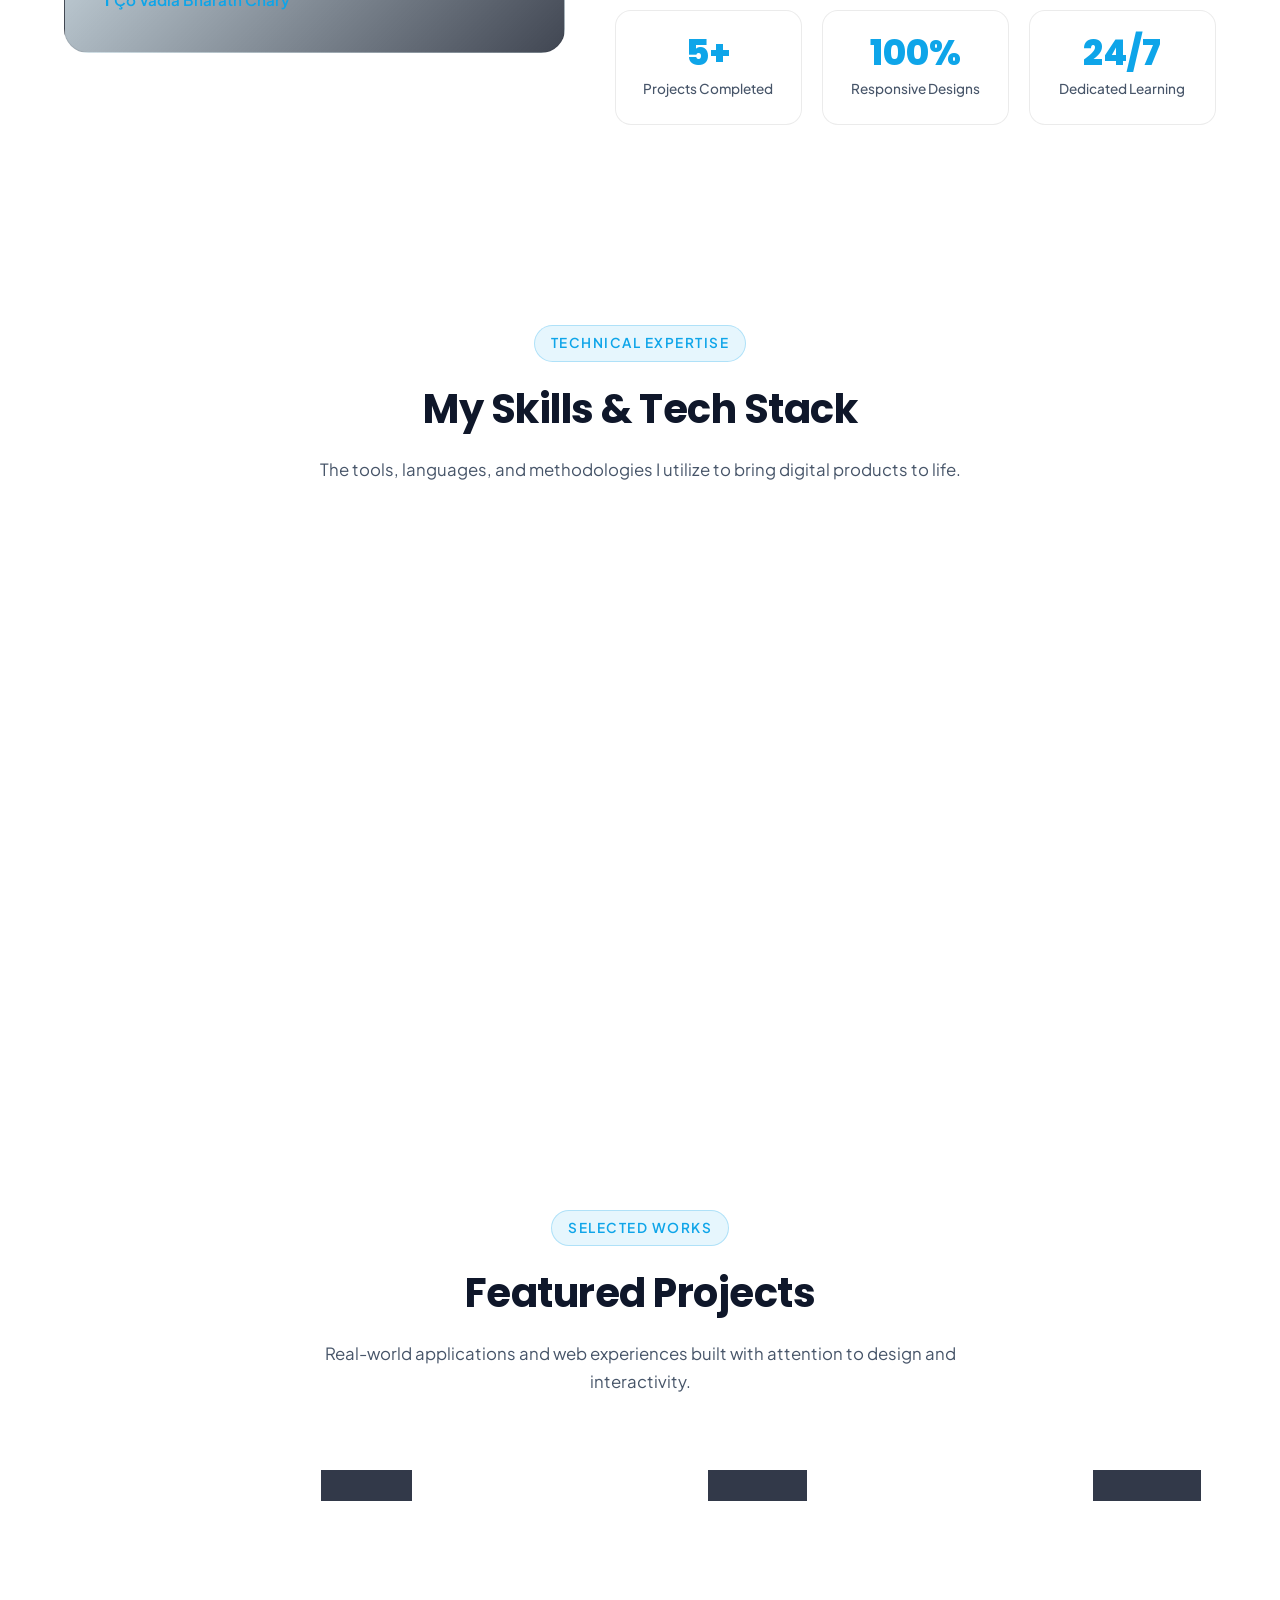
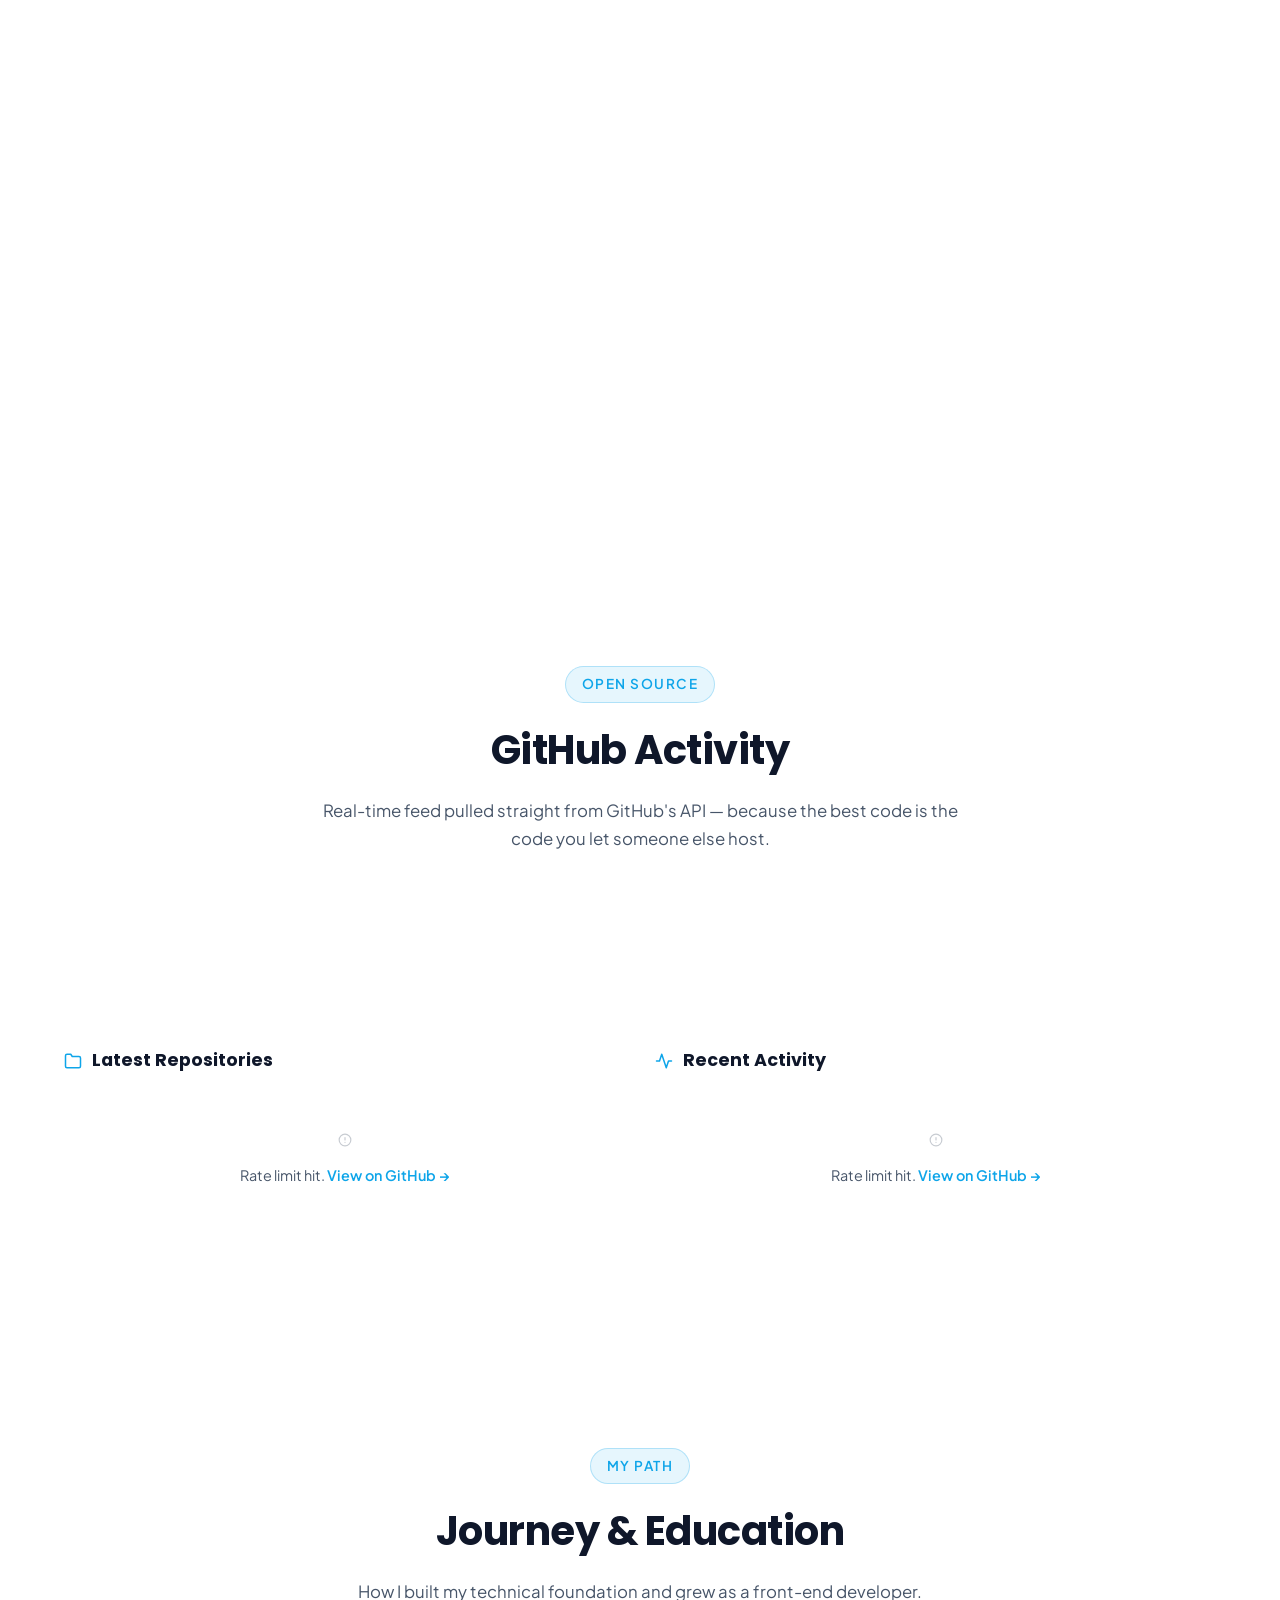
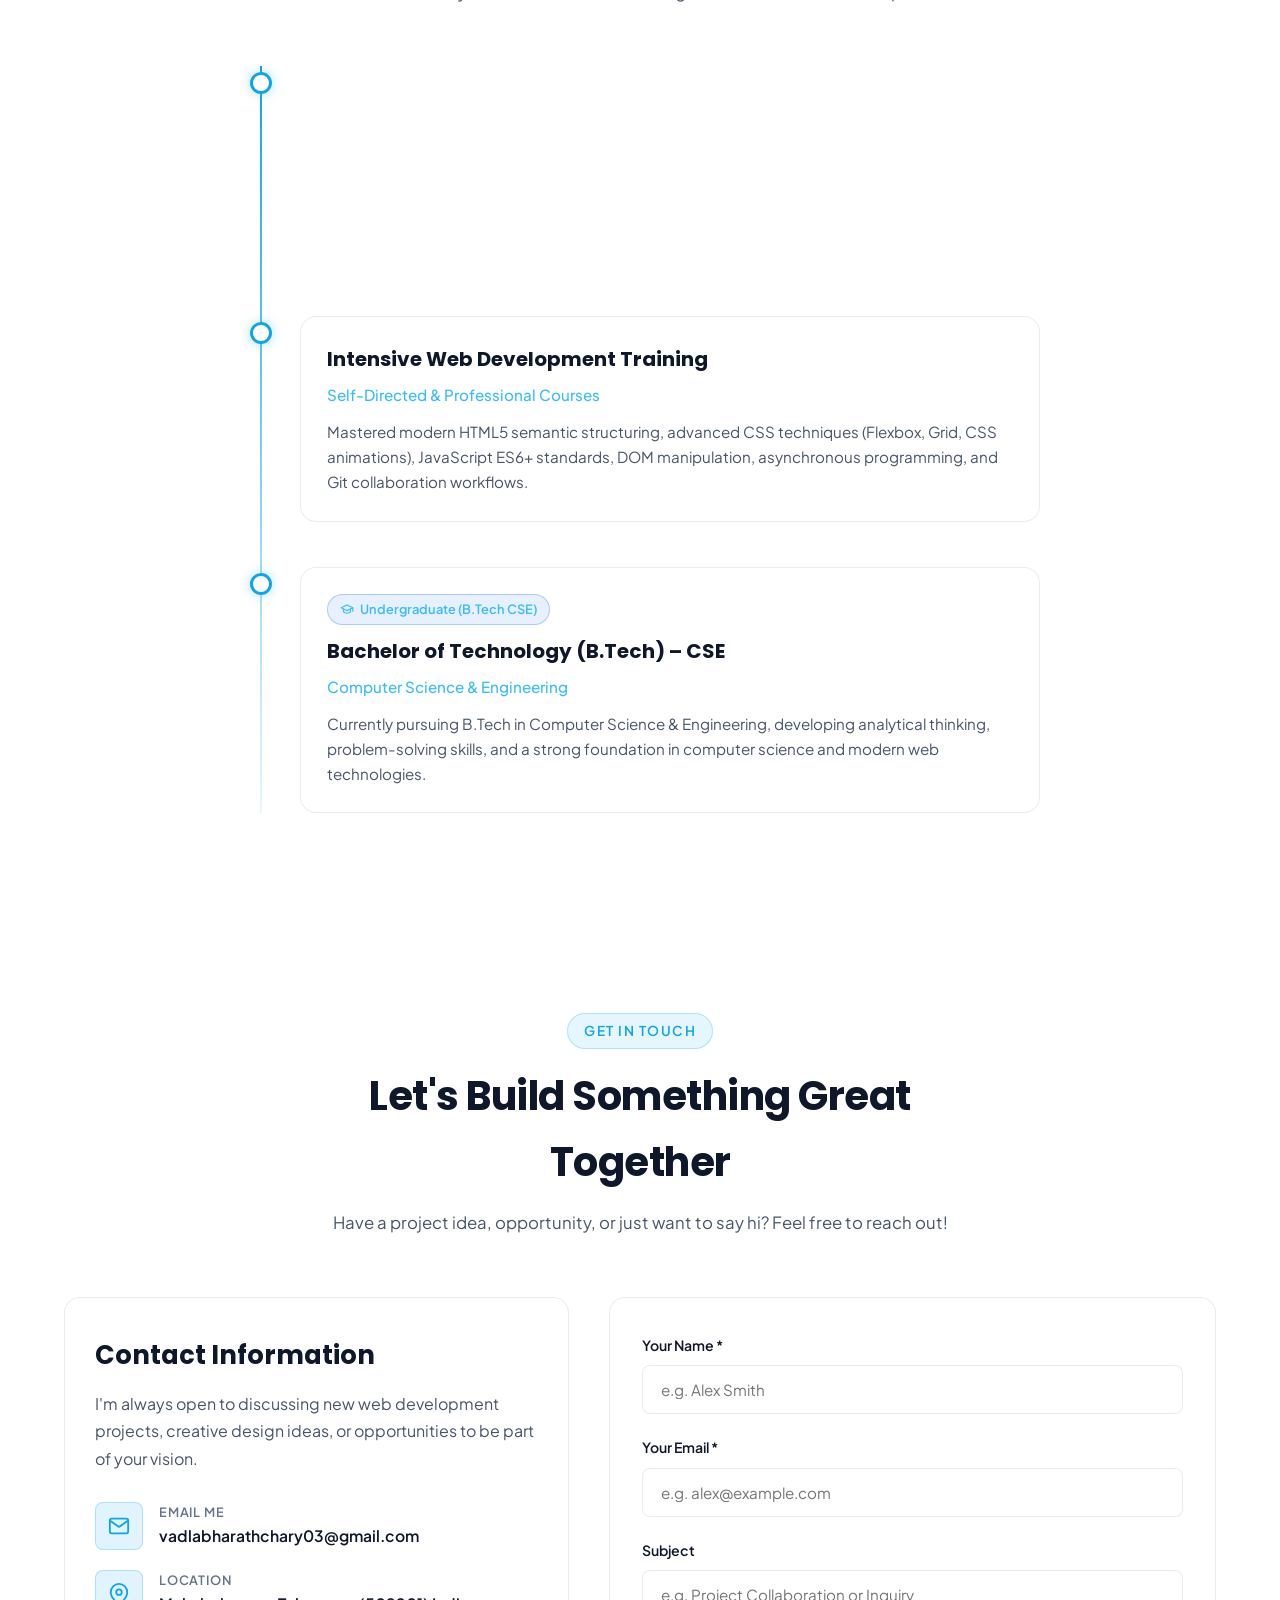
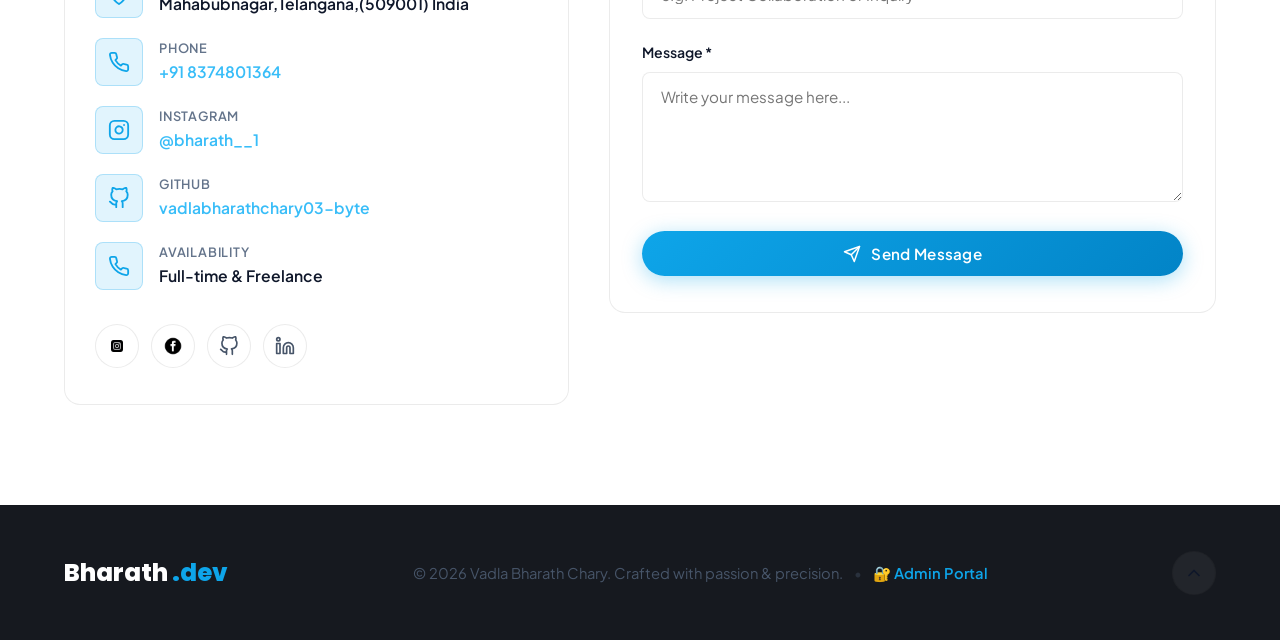
==== commit de586e98: "Fix mobile background 3D animation, enable mobile login portal access, and refine hero interactions" ====
--- a/index.html
+++ b/index.html
@@ -44,18 +44,26 @@
                     <li><a href="#github" class="nav-link">GitHub</a></li>
                     <li><a href="#experience" class="nav-link">Experience</a></li>
                     <li><a href="#contact" class="nav-link">Contact</a></li>
+                    <li><a href="admin.html" class="nav-link nav-link-portal">
+                        <svg width="15" height="15" viewBox="0 0 24 24" fill="none" stroke="currentColor" stroke-width="2.2" stroke-linecap="round" stroke-linejoin="round"><rect x="3" y="11" width="18" height="11" rx="2" ry="2"></rect><path d="M7 11V7a5 5 0 0 1 10 0v4"></path></svg>
+                        <span>Admin Portal</span>
+                    </a></li>
                 </ul>
             </nav>
 
             <div class="nav-cta">
-                <a href="#contact" class="btn btn-primary" style="padding: 10px 22px; font-size: 0.88rem;">Let's
-                    Talk</a>
-                <button class="hamburger" id="hamburger" aria-label="Toggle Navigation Menu">
-                    <span></span>
-                    <span></span>
-                    <span></span>
-                </button>
+                <a href="admin.html" class="btn-portal-header" title="Admin Login Portal" aria-label="Admin Login Portal">
+                    <svg width="14" height="14" viewBox="0 0 24 24" fill="none" stroke="currentColor" stroke-width="2.2" stroke-linecap="round" stroke-linejoin="round"><rect x="3" y="11" width="18" height="11" rx="2" ry="2"></rect><path d="M7 11V7a5 5 0 0 1 10 0v4"></path></svg>
+                    <span>Portal</span>
+                </a>
+                <a href="#contact" class="btn btn-primary nav-talk-btn" style="padding: 10px 22px; font-size: 0.88rem;">Let's Talk</a>
             </div>
+
+            <button class="hamburger" id="hamburger" aria-label="Toggle Navigation Menu">
+                <span></span>
+                <span></span>
+                <span></span>
+            </button>
         </div>
     </header>
 
@@ -162,9 +170,9 @@
                         </div>
 
                         <!-- Main Image -->
-                        <div class="hero-image-wrapper" id="heroPhotoWrapper" title="Click to open Admin Portal" role="button" tabindex="0">
+                        <a href="admin.html" class="hero-image-wrapper" id="heroPhotoWrapper" title="Click to open Admin Portal" aria-label="Open Admin Portal">
                             <img src="my pic.png" alt="Vadla Bharath Chary - Front-End Developer" class="hero-img" id="heroPhotoImg">
-                        </div>
+                        </a>
 
                         <!-- Bottom Floating Badge -->
                         <div class="floating-badge floating-badge-2">
@@ -1391,6 +1399,8 @@
 
             <div class="footer-text">
                 &copy; 2026 Vadla Bharath Chary. Crafted with passion &amp; precision.
+                <span style="margin: 0 8px; opacity: 0.4;">•</span>
+                <a href="admin.html" class="footer-portal-link" style="color: var(--primary); text-decoration: none; font-weight: 600;">🔐 Admin Portal</a>
             </div>
 
             <button class="back-to-top" id="backToTop" aria-label="Back to Top">
--- a/style.css
+++ b/style.css
@@ -59,18 +59,6 @@
     line-height: 1.65;
     overflow-x: hidden;
     position: relative;
-}
-
-/* ==================== Background Canvas ==================== */
-#bgCanvas {
-    position: fixed;
-    top: 0;
-    left: 0;
-    width: 100%;
-    height: 100%;
-    z-index: 0;
-    pointer-events: none;
-    opacity: 0.65;
 }
 
 /* ==================== Aurora Background Layers ==================== */
@@ -83,7 +71,19 @@
     z-index: 0;
     pointer-events: none;
     overflow: hidden;
-    opacity: 0.3;
+    opacity: 0.35;
+}
+
+/* ==================== Background Canvas (Interactive 3D Shapes) ==================== */
+#bgCanvas {
+    position: fixed;
+    top: 0;
+    left: 0;
+    width: 100%;
+    height: 100%;
+    z-index: 1;
+    pointer-events: none;
+    opacity: 0.92;
 }
 
 .aurora {
@@ -210,6 +210,7 @@
 .section {
     padding: 100px 0;
     position: relative;
+    z-index: 2;
     scroll-margin-top: calc(var(--nav-height) + 10px);
 }
 
@@ -403,7 +404,39 @@
 .nav-cta {
     display: flex;
     align-items: center;
-    gap: 16px;
+    gap: 12px;
+}
+
+.btn-portal-header {
+    display: inline-flex;
+    align-items: center;
+    gap: 6px;
+    padding: 7px 14px;
+    border-radius: var(--radius-full);
+    font-size: 0.82rem;
+    font-weight: 600;
+    color: #38bdf8;
+    background: rgba(14, 165, 233, 0.12);
+    border: 1px solid rgba(56, 189, 248, 0.4);
+    box-shadow: 0 0 12px rgba(14, 165, 233, 0.2);
+    text-decoration: none;
+    transition: var(--transition);
+}
+
+.btn-portal-header:hover {
+    background: linear-gradient(135deg, #0ea5e9, #8b5cf6);
+    color: #ffffff;
+    border-color: #38bdf8;
+    box-shadow: 0 0 20px rgba(14, 165, 233, 0.5);
+    transform: translateY(-1px);
+}
+
+.nav-link-portal {
+    color: #38bdf8 !important;
+    font-weight: 600;
+    display: inline-flex;
+    align-items: center;
+    gap: 6px;
 }
 
 .hamburger {
@@ -447,7 +480,7 @@
     padding-bottom: 60px;
     position: relative;
     overflow: visible;
-    z-index: 1;
+    z-index: 2;
 }
 
 .hero-grid {
@@ -649,53 +682,51 @@
     display: flex;
     align-items: center;
     gap: 12px;
-    padding: 11px 18px;
-    border-radius: var(--radius-md);
-    background: rgba(255, 255, 255, 0.38);
-    border: 1px solid rgba(255, 255, 255, 0.65);
+    padding: 10px 17px;
+    border-radius: 16px;
+    background: rgba(255, 255, 255, 0.52);
+    border: 1px solid rgba(255, 255, 255, 0.75);
     backdrop-filter: blur(14px);
     -webkit-backdrop-filter: blur(14px);
     box-shadow: 
-        0 10px 28px -6px rgba(14, 165, 233, 0.12), 
-        0 4px 12px rgba(15, 23, 42, 0.03), 
-        inset 0 1px 1px rgba(255, 255, 255, 0.8);
+        0 10px 24px -4px rgba(15, 23, 42, 0.05), 
+        0 2px 10px rgba(14, 165, 233, 0.05), 
+        inset 0 1px 1px rgba(255, 255, 255, 0.85);
     white-space: nowrap;
     transition: var(--transition-smooth);
 }
 
 .floating-badge:hover {
-    background: rgba(255, 255, 255, 0.55);
-    border-color: rgba(14, 165, 233, 0.3);
-    transform: translateY(-4px);
+    background: rgba(255, 255, 255, 0.8);
+    border-color: rgba(14, 165, 233, 0.35);
+    transform: translateY(-4px) scale(1.02);
     box-shadow: 
-        0 14px 34px -6px rgba(14, 165, 233, 0.2), 
-        0 6px 16px rgba(15, 23, 42, 0.05), 
-        inset 0 1px 1px rgba(255, 255, 255, 0.95);
+        0 14px 30px -4px rgba(14, 165, 233, 0.16), 
+        0 4px 12px rgba(15, 23, 42, 0.06), 
+        inset 0 1px 1px #ffffff;
 }
 
 .floating-badge-1 {
-    top: 20px;
-    left: 0;
-    transform: translateX(-30%);
-    animation: floatBadge1 5s ease-in-out infinite alternate;
+    top: 10px;
+    left: -44px;
+    animation: floatBadge1 4.5s ease-in-out infinite alternate;
 }
 
 .floating-badge-2 {
-    bottom: 20px;
-    right: 0;
-    transform: translateX(30%);
-    animation: floatBadge2 5s ease-in-out infinite alternate;
-    animation-delay: -2.5s;
+    bottom: 10px;
+    right: -44px;
+    animation: floatBadge2 4.5s ease-in-out infinite alternate;
+    animation-delay: -2.25s;
 }
 
 @keyframes floatBadge1 {
-    0%   { transform: translateX(-30%) translateY(0px); }
-    100% { transform: translateX(-30%) translateY(-10px); }
+    0%   { transform: translateY(0px); }
+    100% { transform: translateY(-8px); }
 }
 
 @keyframes floatBadge2 {
-    0%   { transform: translateX(30%) translateY(0px); }
-    100% { transform: translateX(30%) translateY(-10px); }
+    0%   { transform: translateY(0px); }
+    100% { transform: translateY(-8px); }
 }
 
 @keyframes float {
@@ -704,30 +735,29 @@
 }
 
 .badge-icon {
-    width: 38px;
-    height: 38px;
+    width: 40px;
+    height: 40px;
     border-radius: 12px;
     display: flex;
     align-items: center;
     justify-content: center;
     font-size: 1.15rem;
     flex-shrink: 0;
-    backdrop-filter: blur(8px);
-    -webkit-backdrop-filter: blur(8px);
+    transition: var(--transition);
 }
 
 .badge-icon-1 {
-    background: rgba(245, 158, 11, 0.12);
-    border: 1px solid rgba(245, 158, 11, 0.22);
+    background: linear-gradient(135deg, rgba(245, 158, 11, 0.16) 0%, rgba(251, 191, 36, 0.28) 100%);
+    border: 1px solid rgba(245, 158, 11, 0.35);
     color: #d97706;
-    box-shadow: 0 2px 8px rgba(245, 158, 11, 0.12);
+    box-shadow: 0 4px 12px rgba(245, 158, 11, 0.16);
 }
 
 .badge-icon-2 {
-    background: rgba(14, 165, 233, 0.12);
-    border: 1px solid rgba(14, 165, 233, 0.22);
+    background: linear-gradient(135deg, rgba(14, 165, 233, 0.16) 0%, rgba(56, 189, 248, 0.28) 100%);
+    border: 1px solid rgba(14, 165, 233, 0.35);
     color: #0284c7;
-    box-shadow: 0 2px 8px rgba(14, 165, 233, 0.12);
+    box-shadow: 0 4px 12px rgba(14, 165, 233, 0.16);
 }
 
 .badge-info {
@@ -741,19 +771,20 @@
 
 .badge-title {
     font-size: 0.7rem;
-    font-weight: 600;
+    font-weight: 700;
     text-transform: uppercase;
-    letter-spacing: 0.8px;
+    letter-spacing: 0.9px;
     color: #64748b;
     line-height: 1.2;
     margin-bottom: 2px;
 }
 
 .badge-val {
-    font-size: 0.92rem;
+    font-size: 0.95rem;
     font-weight: 700;
     color: #0f172a;
     line-height: 1.2;
+    letter-spacing: -0.01em;
 }
 
 /* --- About Section --- */
@@ -1815,6 +1846,21 @@
 }
 
 @media (max-width: 768px) {
+    #bgCanvas {
+        opacity: 0.96;
+    }
+    .aurora {
+        filter: blur(40px);
+        opacity: 0.22;
+    }
+    .aurora-1, .aurora-2 {
+        width: 320px;
+        height: 320px;
+    }
+    .aurora-3, .aurora-4 {
+        width: 250px;
+        height: 250px;
+    }
     .section {
         padding: 70px 0;
     }
@@ -1829,6 +1875,18 @@
     }
     .hamburger {
         display: flex;
+    }
+    .nav-cta .nav-talk-btn {
+        display: none;
+    }
+    .nav-cta {
+        display: flex;
+        align-items: center;
+        gap: 8px;
+    }
+    .btn-portal-header {
+        padding: 5px 11px;
+        font-size: 0.78rem;
     }
     .nav-menu {
         position: fixed;
@@ -1851,9 +1909,6 @@
     .nav-menu.open {
         right: 0;
     }
-    .nav-cta {
-        display: none;
-    }
     .about-stats {
         grid-template-columns: 1fr;
     }
@@ -1867,12 +1922,12 @@
         padding-left: 45px;
     }
     .floating-badge-1 {
-        left: -10px;
-        top: 20px;
+        left: -15px;
+        top: 0px;
     }
     .floating-badge-2 {
-        right: -10px;
-        bottom: 20px;
+        right: -15px;
+        bottom: 0px;
     }
     .footer-content {
         flex-direction: column;
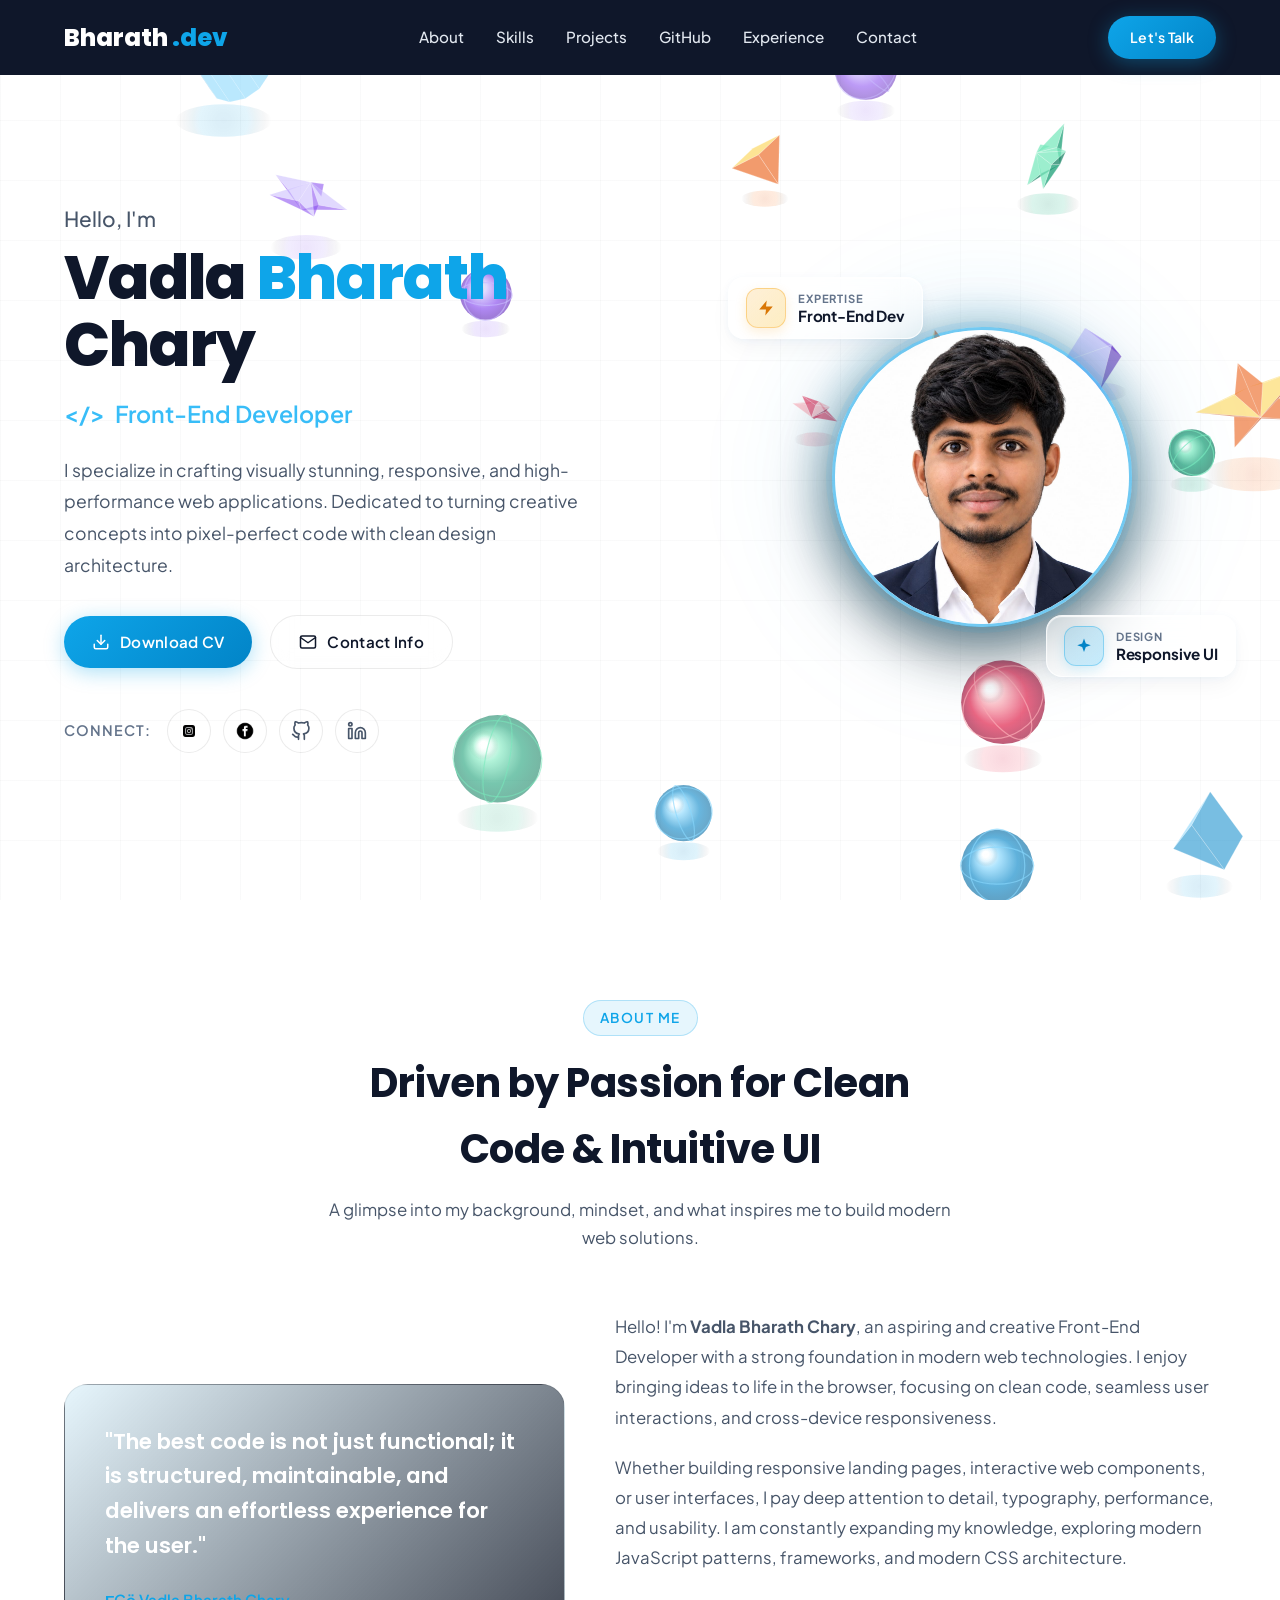
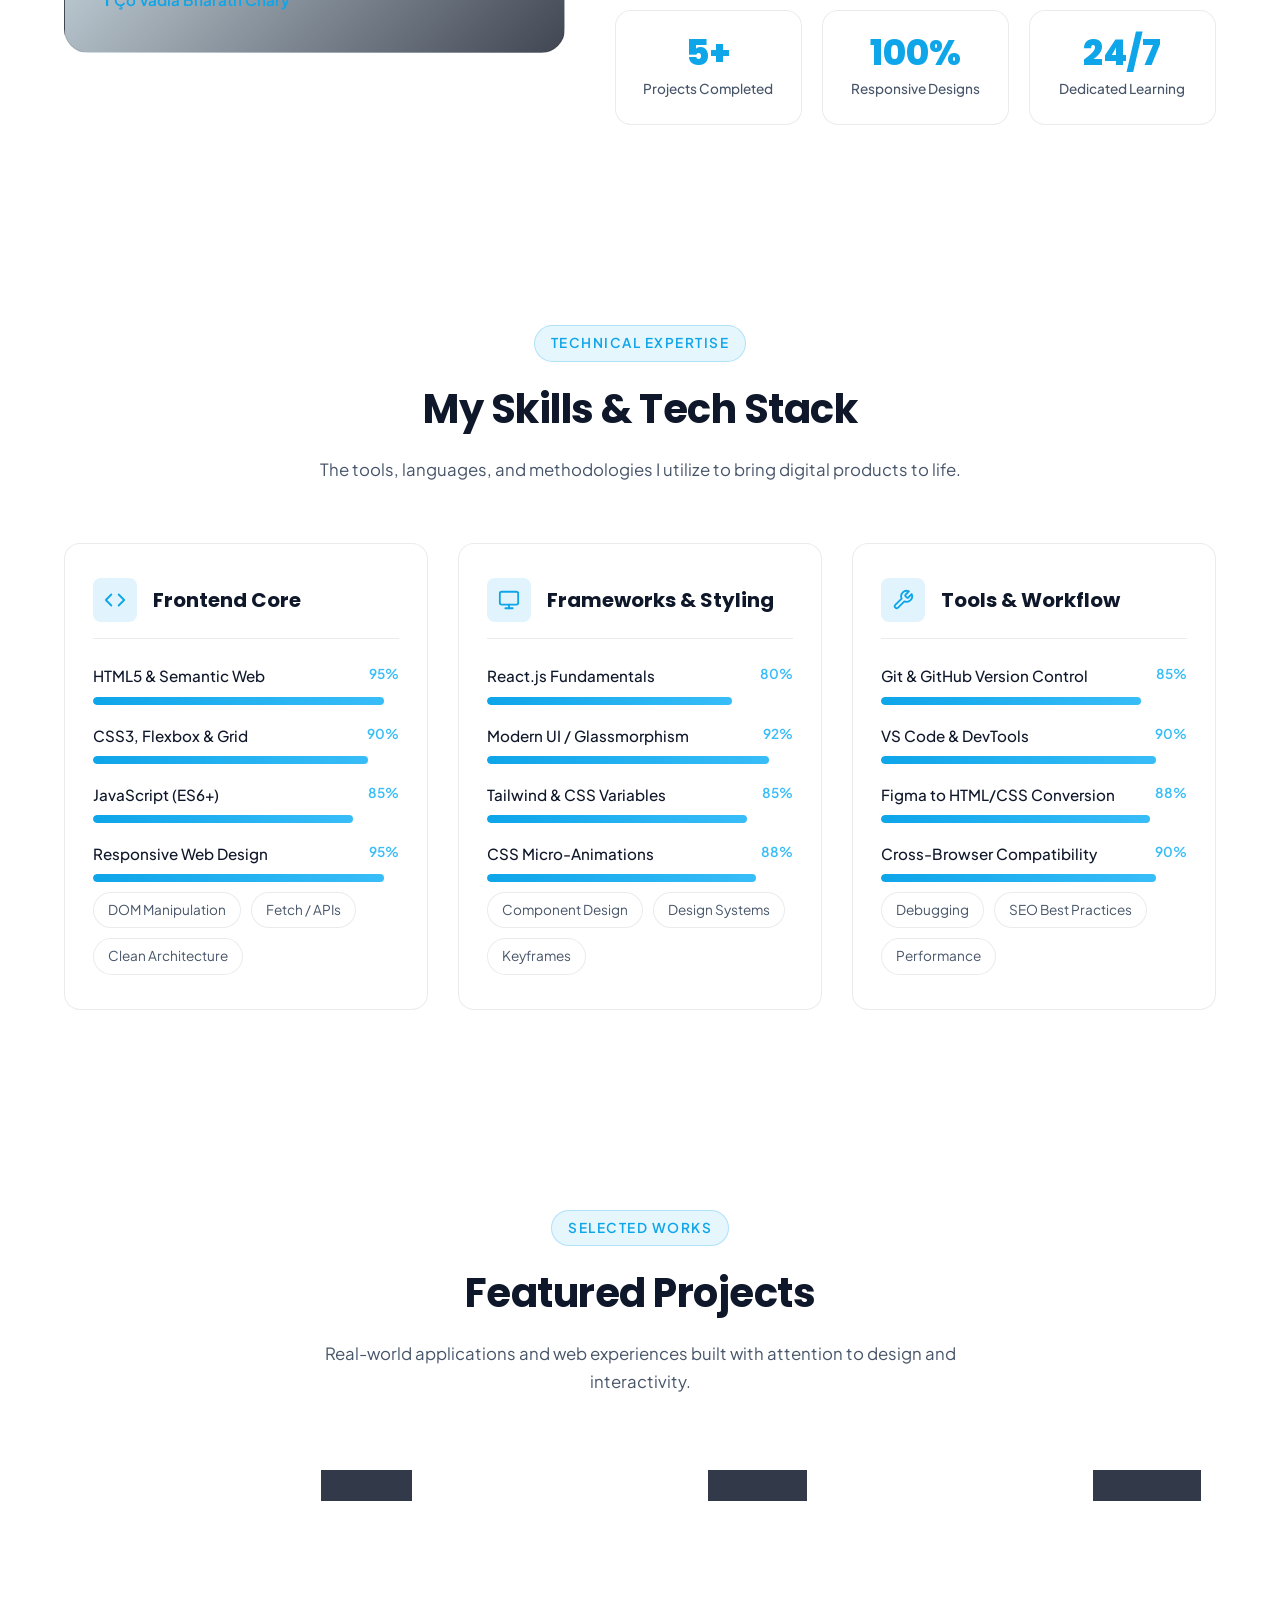
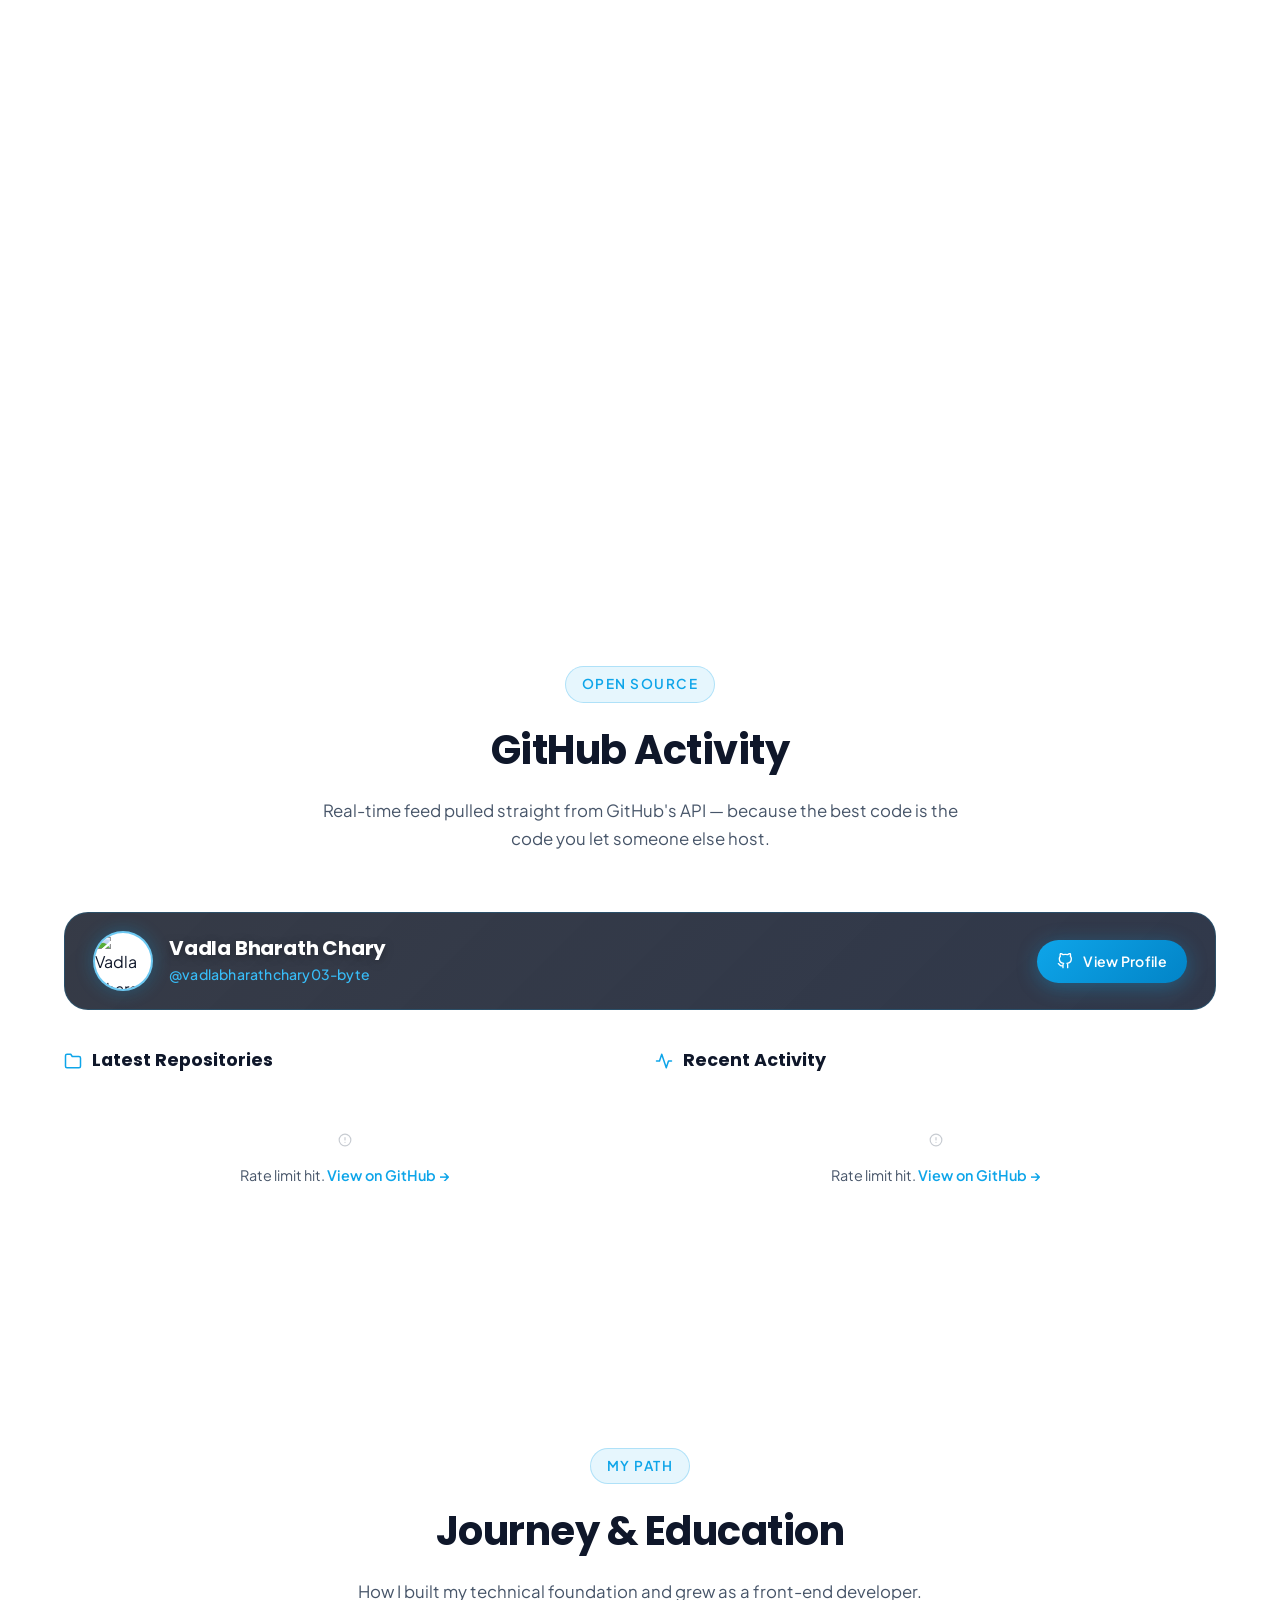
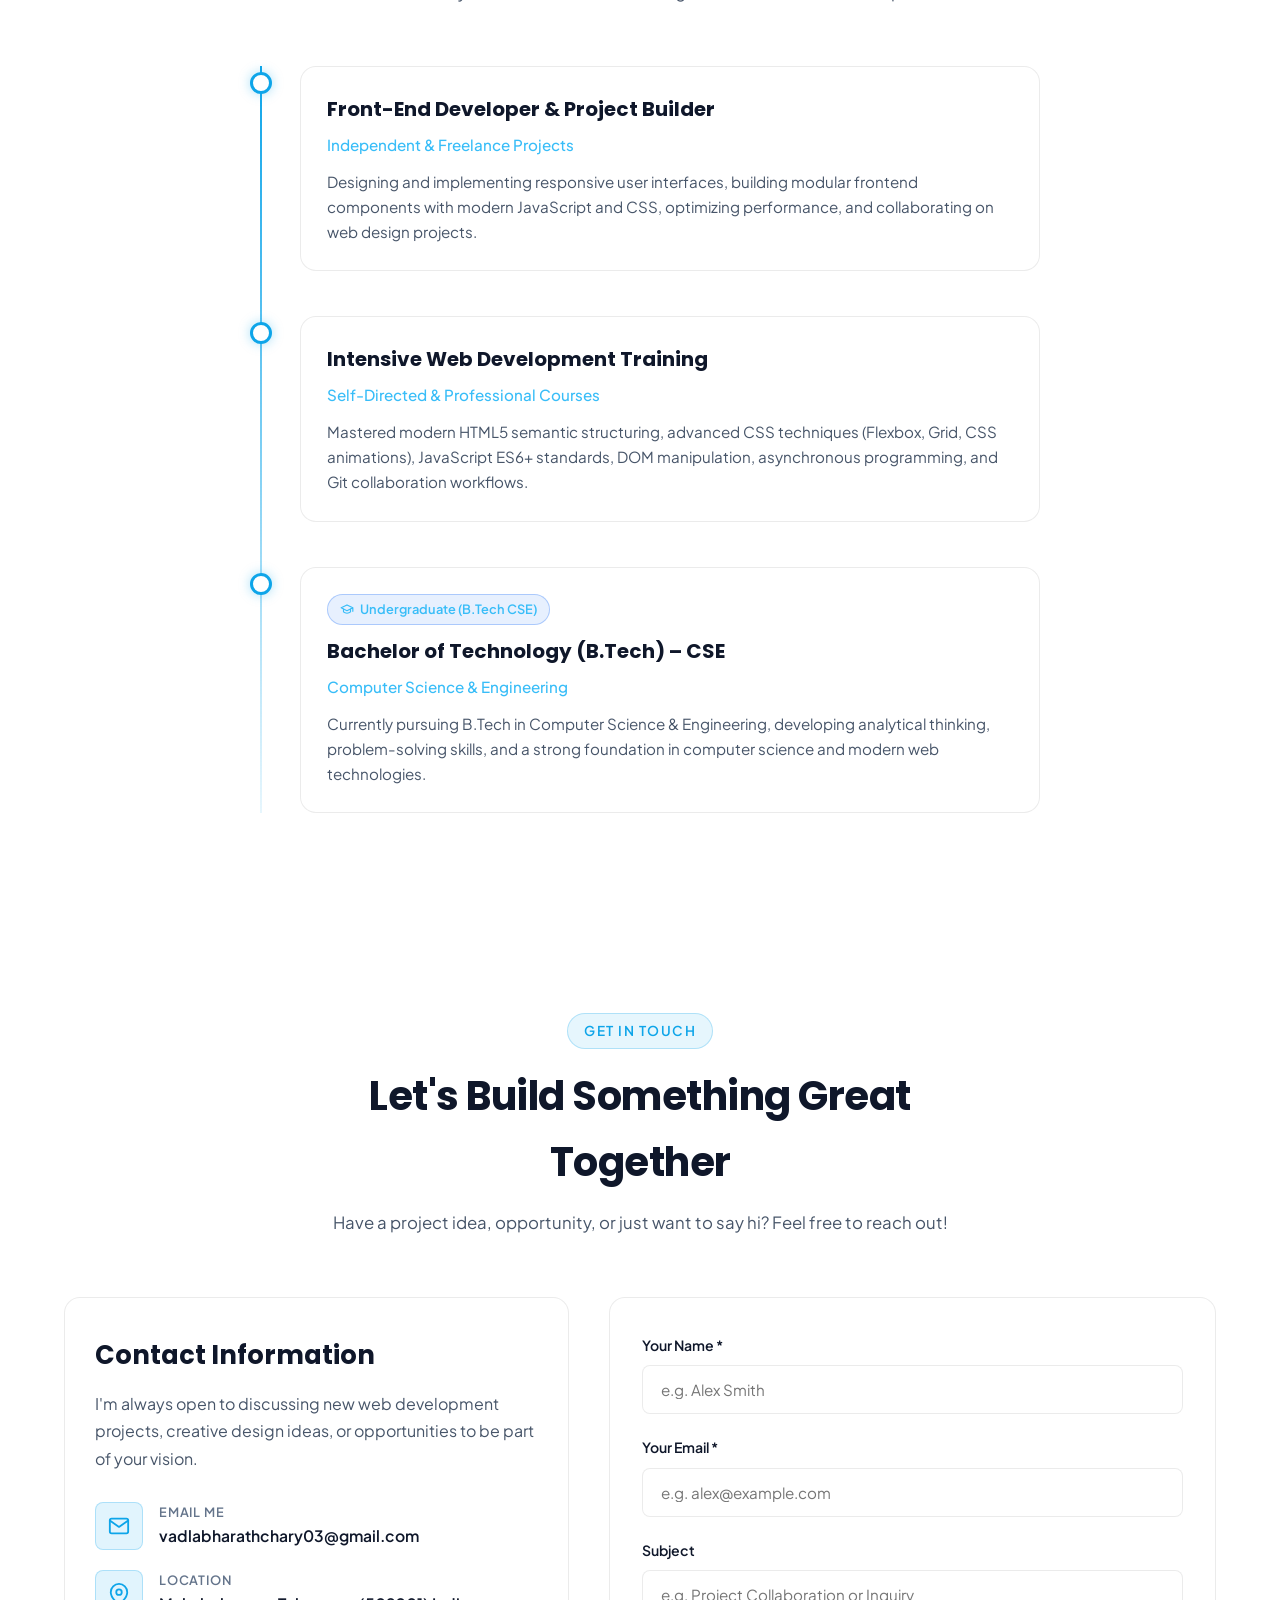
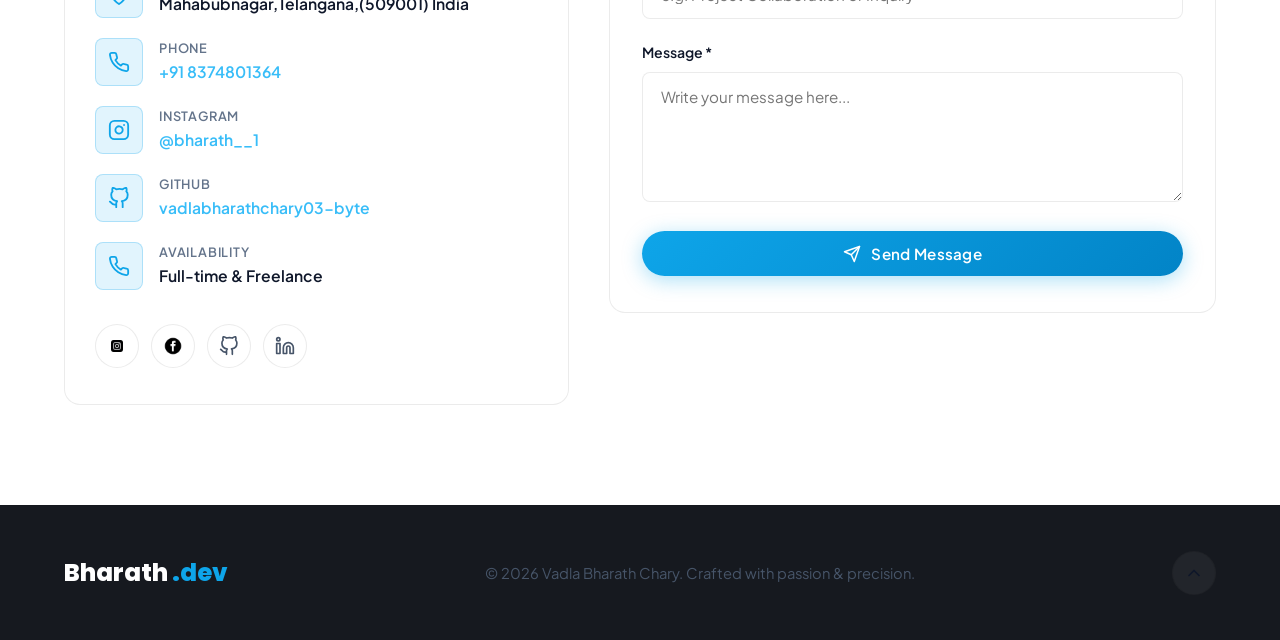
==== commit 9f8025dc: "Remove visible Admin Portal buttons from nav and header while keeping secret hero photo access" ====
--- a/index.html
+++ b/index.html
@@ -44,19 +44,11 @@
                     <li><a href="#github" class="nav-link">GitHub</a></li>
                     <li><a href="#experience" class="nav-link">Experience</a></li>
                     <li><a href="#contact" class="nav-link">Contact</a></li>
-                    <li><a href="admin.html" class="nav-link nav-link-portal">
-                        <svg width="15" height="15" viewBox="0 0 24 24" fill="none" stroke="currentColor" stroke-width="2.2" stroke-linecap="round" stroke-linejoin="round"><rect x="3" y="11" width="18" height="11" rx="2" ry="2"></rect><path d="M7 11V7a5 5 0 0 1 10 0v4"></path></svg>
-                        <span>Admin Portal</span>
-                    </a></li>
                 </ul>
             </nav>
 
             <div class="nav-cta">
-                <a href="admin.html" class="btn-portal-header" title="Admin Login Portal" aria-label="Admin Login Portal">
-                    <svg width="14" height="14" viewBox="0 0 24 24" fill="none" stroke="currentColor" stroke-width="2.2" stroke-linecap="round" stroke-linejoin="round"><rect x="3" y="11" width="18" height="11" rx="2" ry="2"></rect><path d="M7 11V7a5 5 0 0 1 10 0v4"></path></svg>
-                    <span>Portal</span>
-                </a>
-                <a href="#contact" class="btn btn-primary nav-talk-btn" style="padding: 10px 22px; font-size: 0.88rem;">Let's Talk</a>
+                <a href="#contact" class="btn btn-primary" style="padding: 10px 22px; font-size: 0.88rem;">Let's Talk</a>
             </div>
 
             <button class="hamburger" id="hamburger" aria-label="Toggle Navigation Menu">
@@ -1399,8 +1391,6 @@
 
             <div class="footer-text">
                 &copy; 2026 Vadla Bharath Chary. Crafted with passion &amp; precision.
-                <span style="margin: 0 8px; opacity: 0.4;">•</span>
-                <a href="admin.html" class="footer-portal-link" style="color: var(--primary); text-decoration: none; font-weight: 600;">🔐 Admin Portal</a>
             </div>
 
             <button class="back-to-top" id="backToTop" aria-label="Back to Top">
--- a/style.css
+++ b/style.css
@@ -404,39 +404,7 @@
 .nav-cta {
     display: flex;
     align-items: center;
-    gap: 12px;
-}
-
-.btn-portal-header {
-    display: inline-flex;
-    align-items: center;
-    gap: 6px;
-    padding: 7px 14px;
-    border-radius: var(--radius-full);
-    font-size: 0.82rem;
-    font-weight: 600;
-    color: #38bdf8;
-    background: rgba(14, 165, 233, 0.12);
-    border: 1px solid rgba(56, 189, 248, 0.4);
-    box-shadow: 0 0 12px rgba(14, 165, 233, 0.2);
-    text-decoration: none;
-    transition: var(--transition);
-}
-
-.btn-portal-header:hover {
-    background: linear-gradient(135deg, #0ea5e9, #8b5cf6);
-    color: #ffffff;
-    border-color: #38bdf8;
-    box-shadow: 0 0 20px rgba(14, 165, 233, 0.5);
-    transform: translateY(-1px);
-}
-
-.nav-link-portal {
-    color: #38bdf8 !important;
-    font-weight: 600;
-    display: inline-flex;
-    align-items: center;
-    gap: 6px;
+    gap: 16px;
 }
 
 .hamburger {
@@ -1876,17 +1844,8 @@
     .hamburger {
         display: flex;
     }
-    .nav-cta .nav-talk-btn {
+    .nav-cta {
         display: none;
-    }
-    .nav-cta {
-        display: flex;
-        align-items: center;
-        gap: 8px;
-    }
-    .btn-portal-header {
-        padding: 5px 11px;
-        font-size: 0.78rem;
     }
     .nav-menu {
         position: fixed;
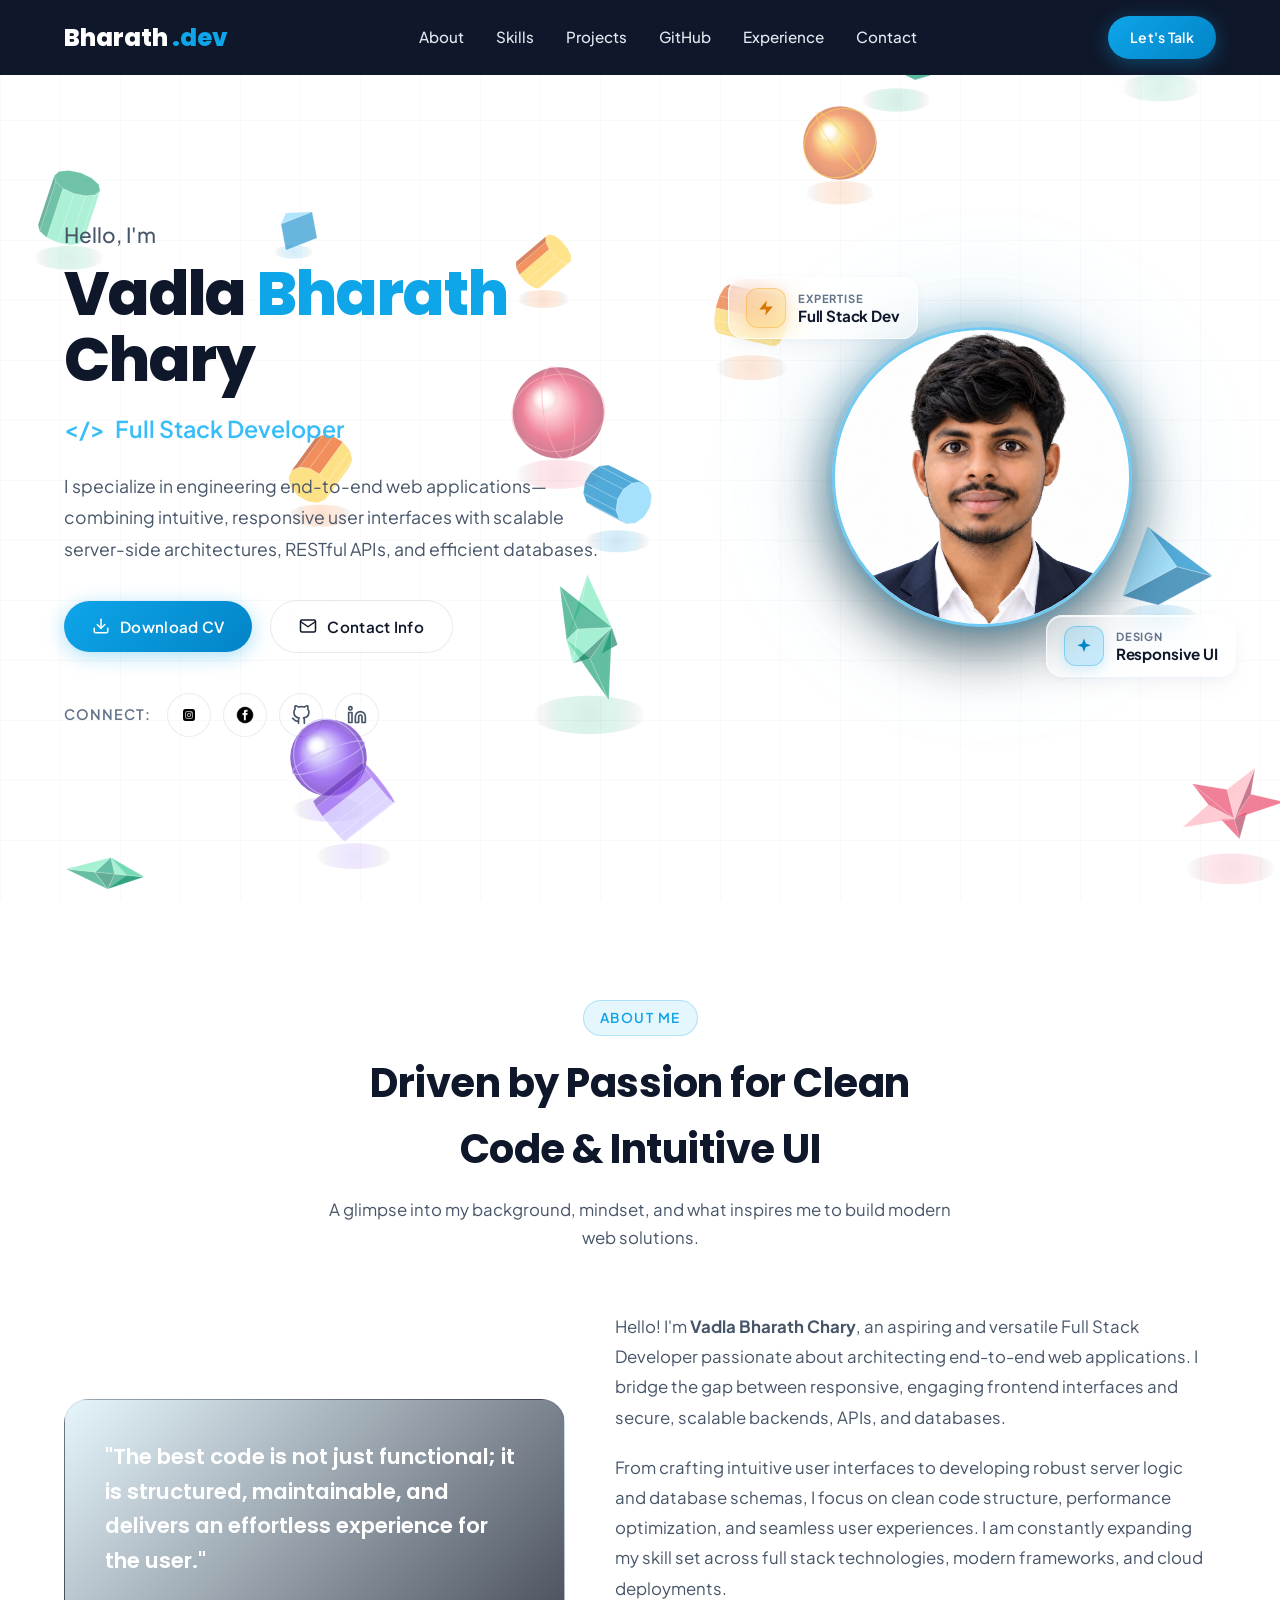
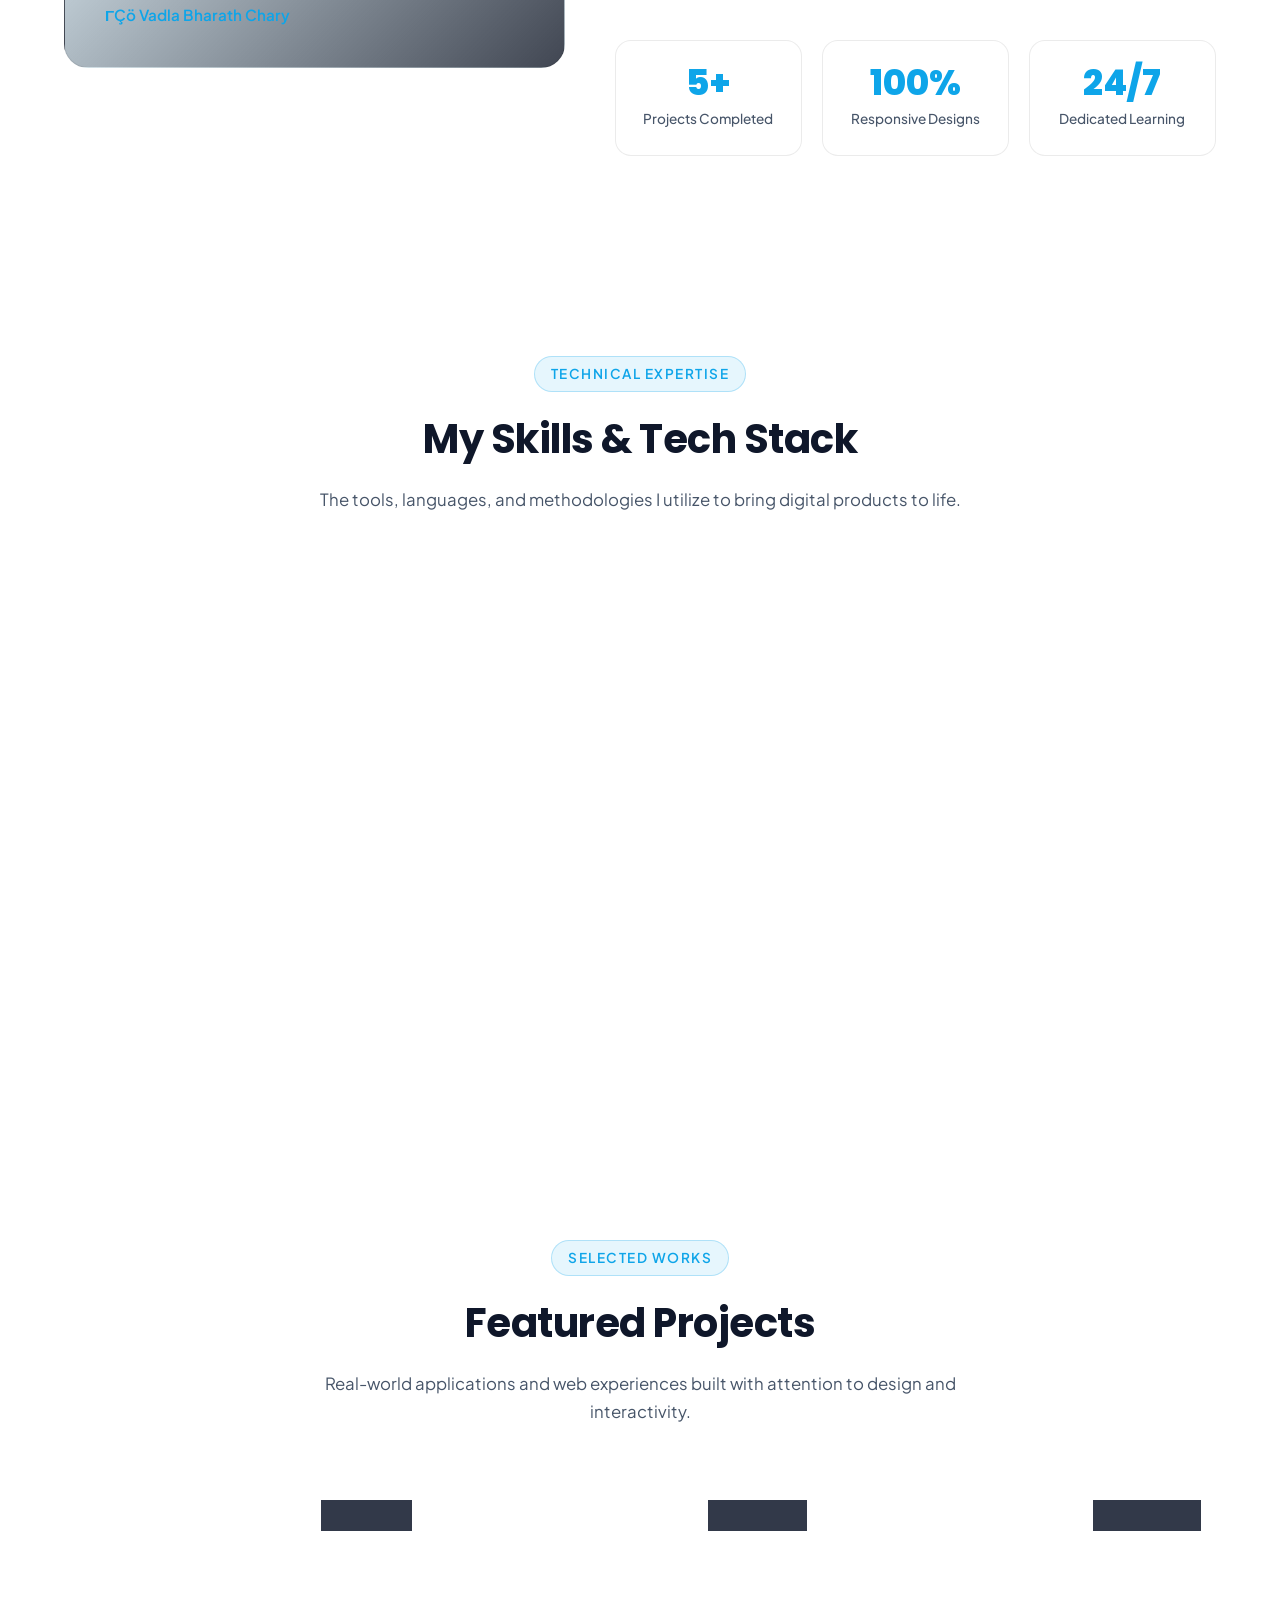
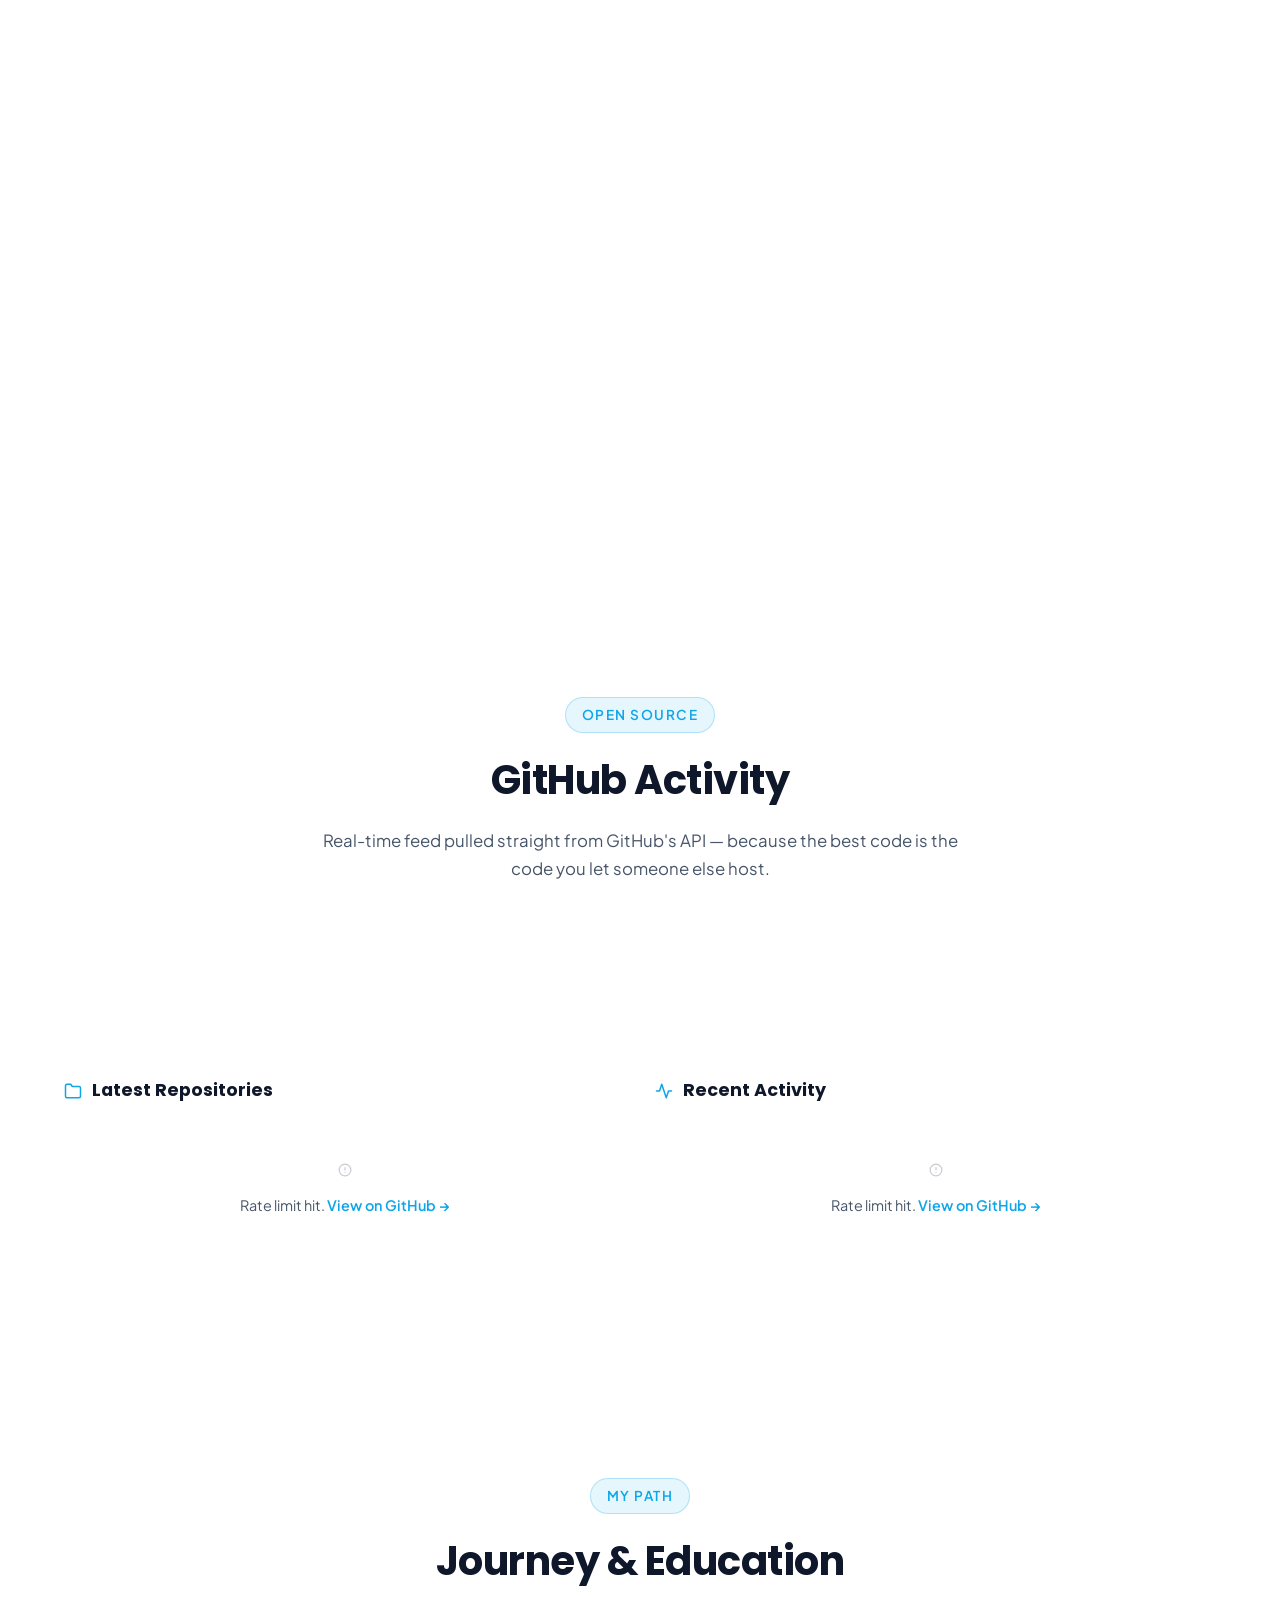
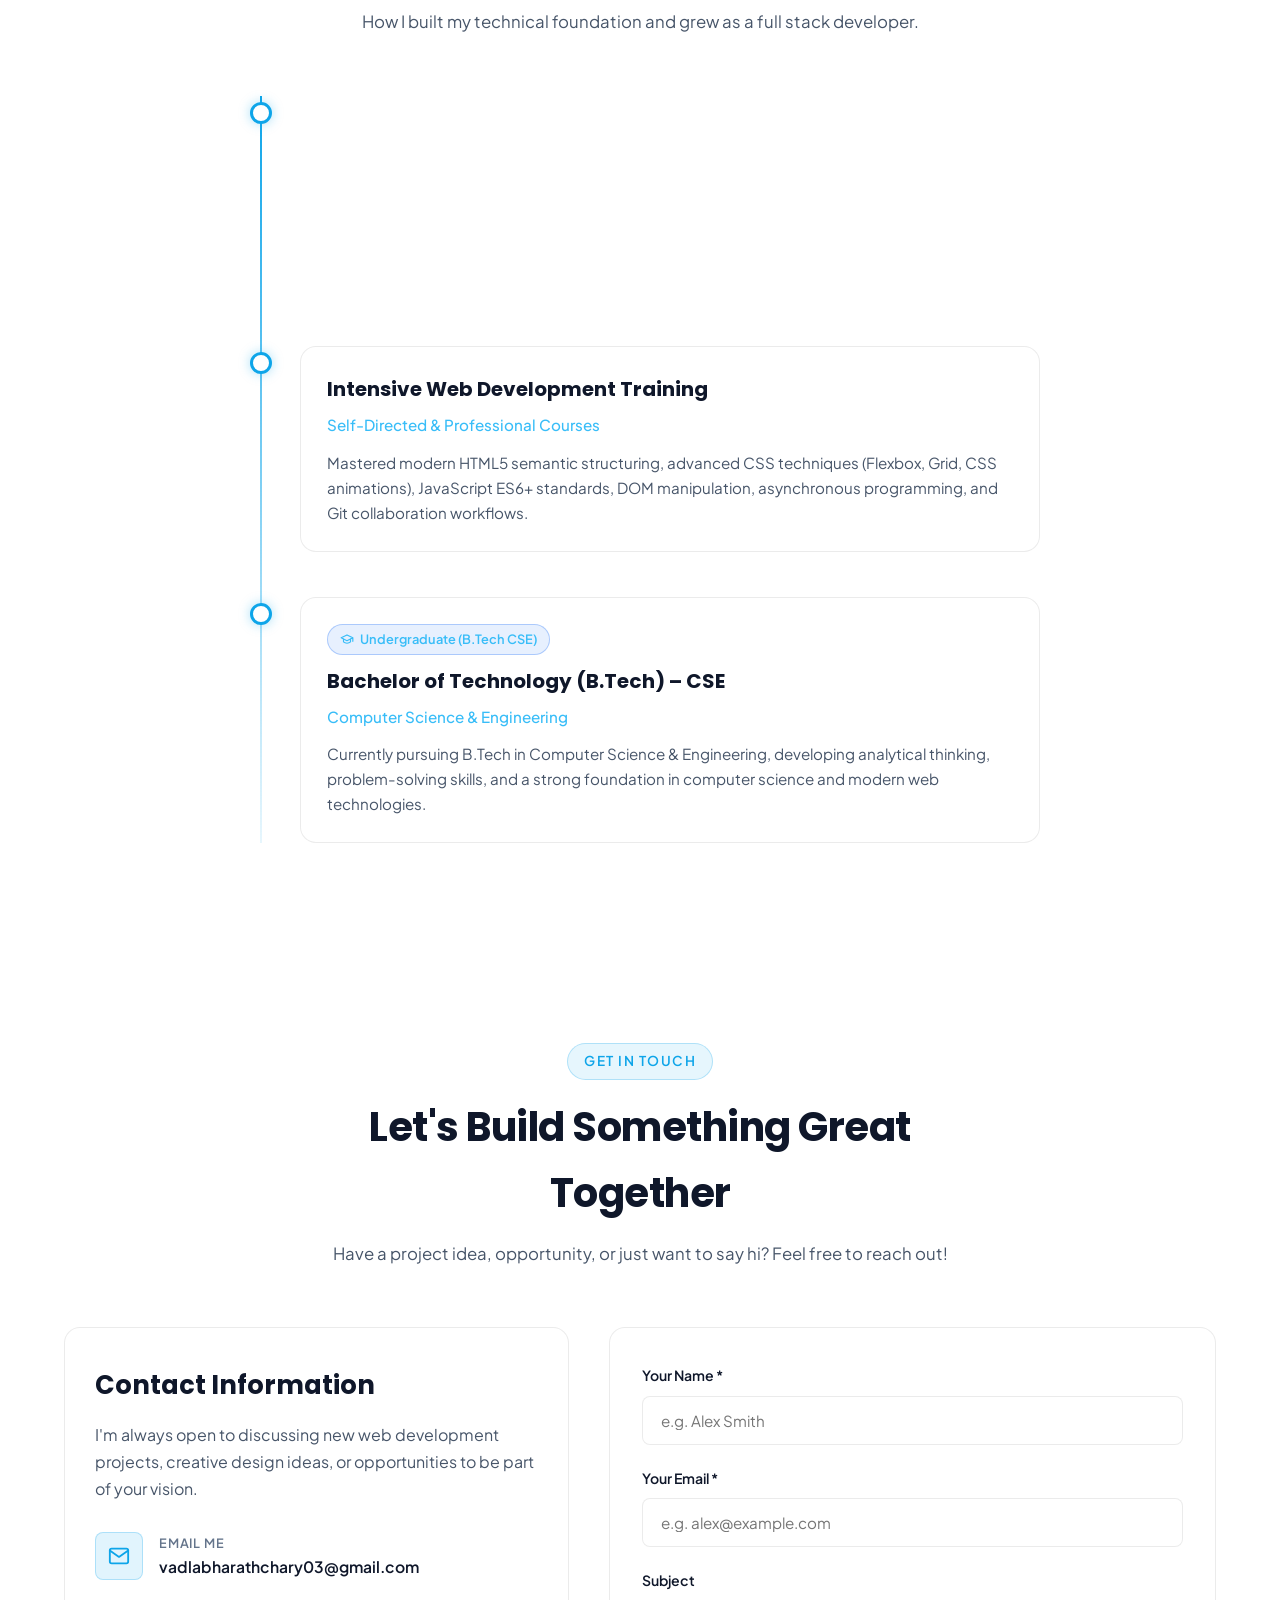
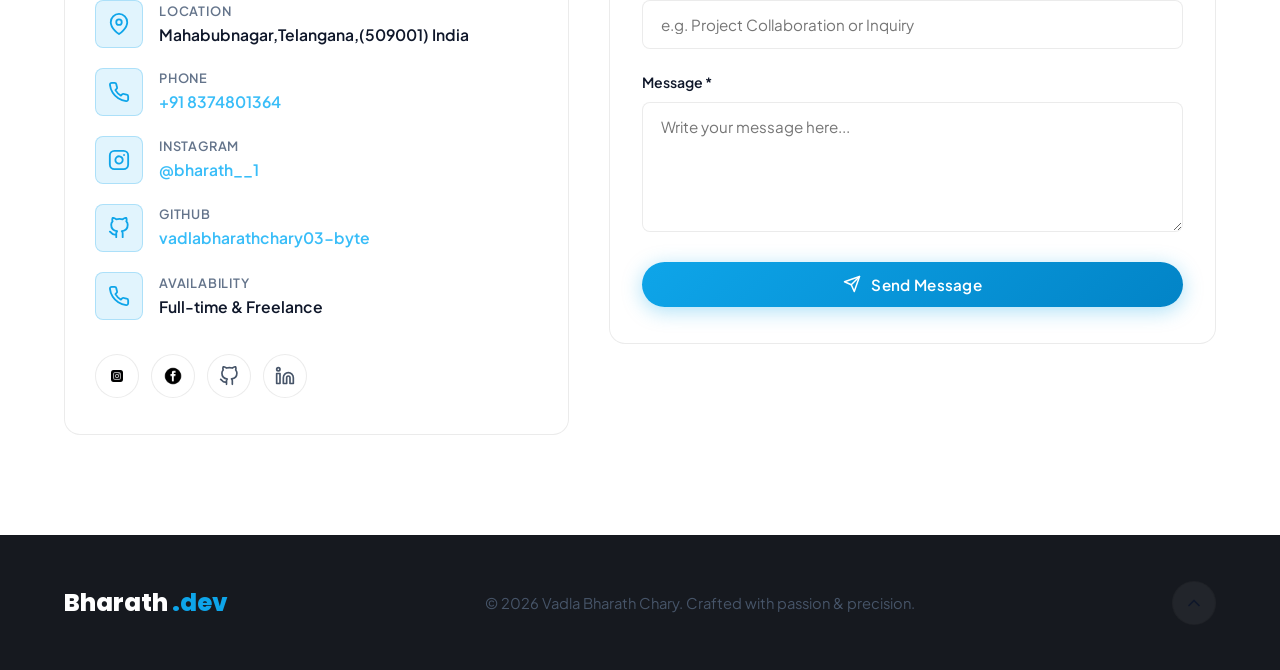
==== commit bb40a5af: "Update portfolio and CV to Full Stack Developer with tailored descriptions" ====
--- a/index.html
+++ b/index.html
@@ -5,11 +5,11 @@
     <meta charset="UTF-8">
     <meta name="viewport" content="width=device-width, initial-scale=1.0">
     <meta name="description"
-        content="Vadla Bharath Chary - Front-End Developer Portfolio. Explore modern web projects, technical skills, and responsive UI design.">
+        content="Vadla Bharath Chary - Full Stack Developer Portfolio. Explore modern web applications, scalable backends, APIs, and responsive UI design.">
     <meta name="keywords"
-        content="Vadla Bharath Chary, Front-End Developer, Web Developer, Portfolio, HTML, CSS, JavaScript, React">
+        content="Vadla Bharath Chary, Full Stack Developer, Web Developer, Portfolio, HTML, CSS, JavaScript, React, Node.js, Express, MongoDB, REST API">
     <meta name="author" content="Vadla Bharath Chary">
-    <title>Vadla Bharath Chary | Front-End Developer</title>
+    <title>Vadla Bharath Chary | Full Stack Developer</title>
     <link rel="stylesheet" href="style.css">
     <!-- Google Fonts Preconnect -->
     <link rel="preconnect" href="https://fonts.googleapis.com">
@@ -75,12 +75,11 @@
 
                     <div class="hero-role-wrapper">
                         <span>&lt;/&gt;</span>
-                        <span>Front-End Developer</span>
+                        <span>Full Stack Developer</span>
                     </div>
 
                     <p class="hero-description">
-                        I specialize in crafting visually stunning, responsive, and high-performance web applications.
-                        Dedicated to turning creative concepts into pixel-perfect code with clean design architecture.
+                        I specialize in engineering end-to-end web applications—combining intuitive, responsive user interfaces with scalable server-side architectures, RESTful APIs, and efficient databases.
                     </p>
 
                     <div class="hero-actions">
@@ -113,7 +112,7 @@
                                 <img src="insta logo.webp" alt="Instagram Profile">
                             </a>
                             <!-- Facebook using local asset -->
-                            <a href="https://facebook.com" target="_blank" rel="noopener noreferrer"
+                            <a href="https://www.facebook.com/share/1dYW5YFgWT/" target="_blank" rel="noopener noreferrer"
                                 class="social-icon-btn" title="Facebook">
                                 <img src="facebook logo.png" alt="Facebook Profile">
                             </a>
@@ -157,13 +156,13 @@
                             </div>
                             <div class="badge-info">
                                 <span class="badge-title">Expertise</span>
-                                <span class="badge-val">Front-End Dev</span>
+                                <span class="badge-val">Full Stack Dev</span>
                             </div>
                         </div>
 
                         <!-- Main Image -->
                         <a href="admin.html" class="hero-image-wrapper" id="heroPhotoWrapper" title="Click to open Admin Portal" aria-label="Open Admin Portal">
-                            <img src="my pic.png" alt="Vadla Bharath Chary - Front-End Developer" class="hero-img" id="heroPhotoImg">
+                            <img src="my pic.png" alt="Vadla Bharath Chary - Full Stack Developer" class="hero-img" id="heroPhotoImg">
                         </a>
 
                         <!-- Bottom Floating Badge -->
@@ -206,16 +205,16 @@
 
                     <div class="about-details">
                         <p>
-                            Hello! I'm <strong>Vadla Bharath Chary</strong>, an aspiring and creative Front-End
-                            Developer with a strong foundation in modern web technologies. I enjoy bringing ideas to
-                            life in the browser, focusing on clean code, seamless user interactions, and cross-device
-                            responsiveness.
+                            Hello! I'm <strong>Vadla Bharath Chary</strong>, an aspiring and versatile Full Stack
+                            Developer passionate about architecting end-to-end web applications. I bridge the gap
+                            between responsive, engaging frontend interfaces and secure, scalable backends, APIs,
+                            and databases.
                         </p>
                         <p>
-                            Whether building responsive landing pages, interactive web components, or user interfaces, I
-                            pay deep attention to detail, typography, performance, and usability. I am constantly
-                            expanding my knowledge, exploring modern JavaScript patterns, frameworks, and modern CSS
-                            architecture.
+                            From crafting intuitive user interfaces to developing robust server logic and database
+                            schemas, I focus on clean code structure, performance optimization, and seamless user experiences.
+                            I am constantly expanding my skill set across full stack technologies, modern frameworks, and
+                            cloud deployments.
                         </p>
 
                         <div class="about-stats">
@@ -729,7 +728,7 @@
                 <div class="section-header">
                     <span class="section-tag">My Path</span>
                     <h2 class="section-title">Journey & Education</h2>
-                    <p class="section-subtitle">How I built my technical foundation and grew as a front-end developer.
+                    <p class="section-subtitle">How I built my technical foundation and grew as a full stack developer.
                     </p>
                 </div>
 
@@ -738,12 +737,12 @@
                     <div class="timeline-item">
                         <div class="timeline-node"></div>
                         <div class="timeline-card glass-card">
-                            <h3 class="timeline-title">Front-End Developer &amp; Project Builder</h3>
+                            <h3 class="timeline-title">Full Stack Developer &amp; Project Builder</h3>
                             <div class="timeline-subtitle">Independent &amp; Freelance Projects</div>
                             <p class="timeline-desc">
-                                Designing and implementing responsive user interfaces, building modular frontend
-                                components with modern JavaScript and CSS, optimizing performance, and collaborating on
-                                web design projects.
+                                Architecting and developing end-to-end web applications, building responsive frontends,
+                                integrating RESTful APIs and databases, optimizing system performance, and delivering
+                                complete digital solutions.
                             </p>
                         </div>
                     </div>
@@ -906,7 +905,7 @@
                                 class="social-icon-btn" title="Instagram @bharath__1">
                                 <img src="insta logo.webp" alt="Instagram">
                             </a>
-                            <a href="https://facebook.com" target="_blank" rel="noopener noreferrer"
+                            <a href="https://www.facebook.com/share/1dYW5YFgWT/" target="_blank" rel="noopener noreferrer"
                                 class="social-icon-btn" title="Facebook">
                                 <img src="facebook logo.png" alt="Facebook">
                             </a>
@@ -986,7 +985,7 @@
             <div class="cv-header">
                 <div class="cv-header-info">
                     <h2 class="cv-name">Vadla Bharath Chary</h2>
-                    <p class="cv-subtitle">Front-End Developer</p>
+                    <p class="cv-subtitle">Full Stack Developer</p>
                     <div class="cv-contact-chips">
                         <span>📍 Mahabubnagar, Telangana, India</span>
                         <span>📞 <a href="tel:+918374801364">+91 8374801364</a></span>
@@ -1051,7 +1050,7 @@
                 <div class="cv-section">
                     <h4 class="cv-section-title">Professional Summary</h4>
                     <p class="cv-text">
-                        Aspiring and creative Front-End Developer focused on building modern, responsive, high-performance web interfaces. Strong foundation in HTML5, CSS3, JavaScript (ES6+), responsive design, UI development, and React fundamentals. Passionate about clean, maintainable code, intuitive user experiences, pixel-perfect layouts, and continuously learning modern web technologies.
+                        Aspiring and versatile Full Stack Developer focused on building modern, scalable, end-to-end web applications. Strong foundation in responsive frontend interfaces (HTML5, CSS3, JavaScript ES6+, React) alongside server-side development, RESTful APIs, and database management. Passionate about clean, maintainable architecture, seamless user experiences, system performance, and continuously learning modern web technologies.
                     </p>
                 </div>
 
@@ -1144,10 +1143,10 @@
                     <h4 class="cv-section-title">Experience &amp; Development Journey</h4>
                     <div class="cv-timeline-item">
                         <div class="cv-timeline-head">
-                            <strong>Front-End Developer &amp; Project Builder</strong>
+                            <strong>Full Stack Developer &amp; Project Builder</strong>
                             <span class="cv-timeline-date">2023 – Present</span>
                         </div>
-                        <p class="cv-text">Independent &amp; Freelance Projects — Designing and implementing responsive user interfaces, building modular frontend components with modern JavaScript and CSS, optimizing performance, and contributing to web design projects.</p>
+                        <p class="cv-text">Independent &amp; Freelance Projects — Architecting and engineering full stack web applications, designing interactive UI components, developing backend services and database models, and optimizing web performance.</p>
                     </div>
                     <div class="cv-timeline-item" style="margin-top: 14px;">
                         <div class="cv-timeline-head">
@@ -1179,7 +1178,7 @@
                         <li>Focused on clean, maintainable code, usability, performance, and visual detail.</li>
                     </ul>
                     <div class="cv-opportunity-pill">
-                        💼 <strong>Status:</strong> Open to internships, freelance opportunities, and entry-level opportunities in front-end development, web design, and UI development.
+                        💼 <strong>Status:</strong> Open to internships, freelance opportunities, and entry-level opportunities in full stack development, software engineering, and web development.
                     </div>
                 </div>
             </div>
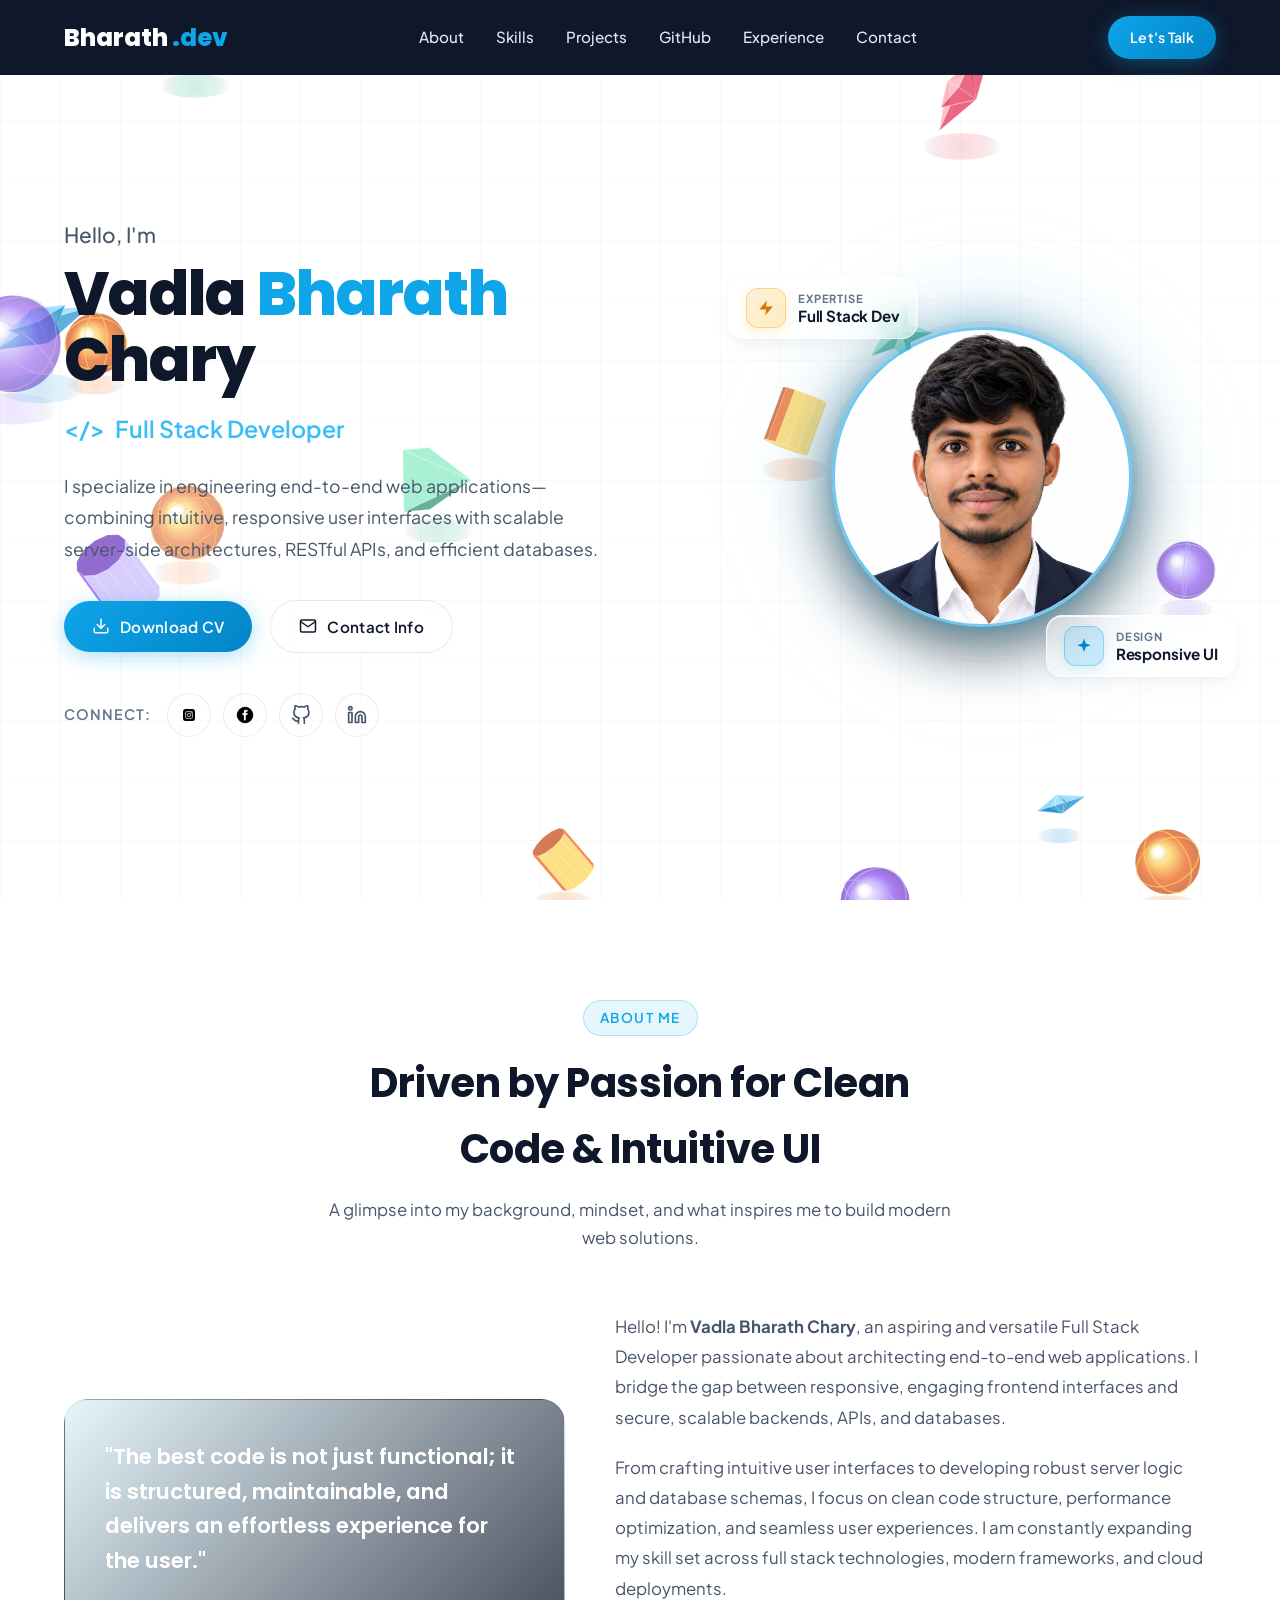
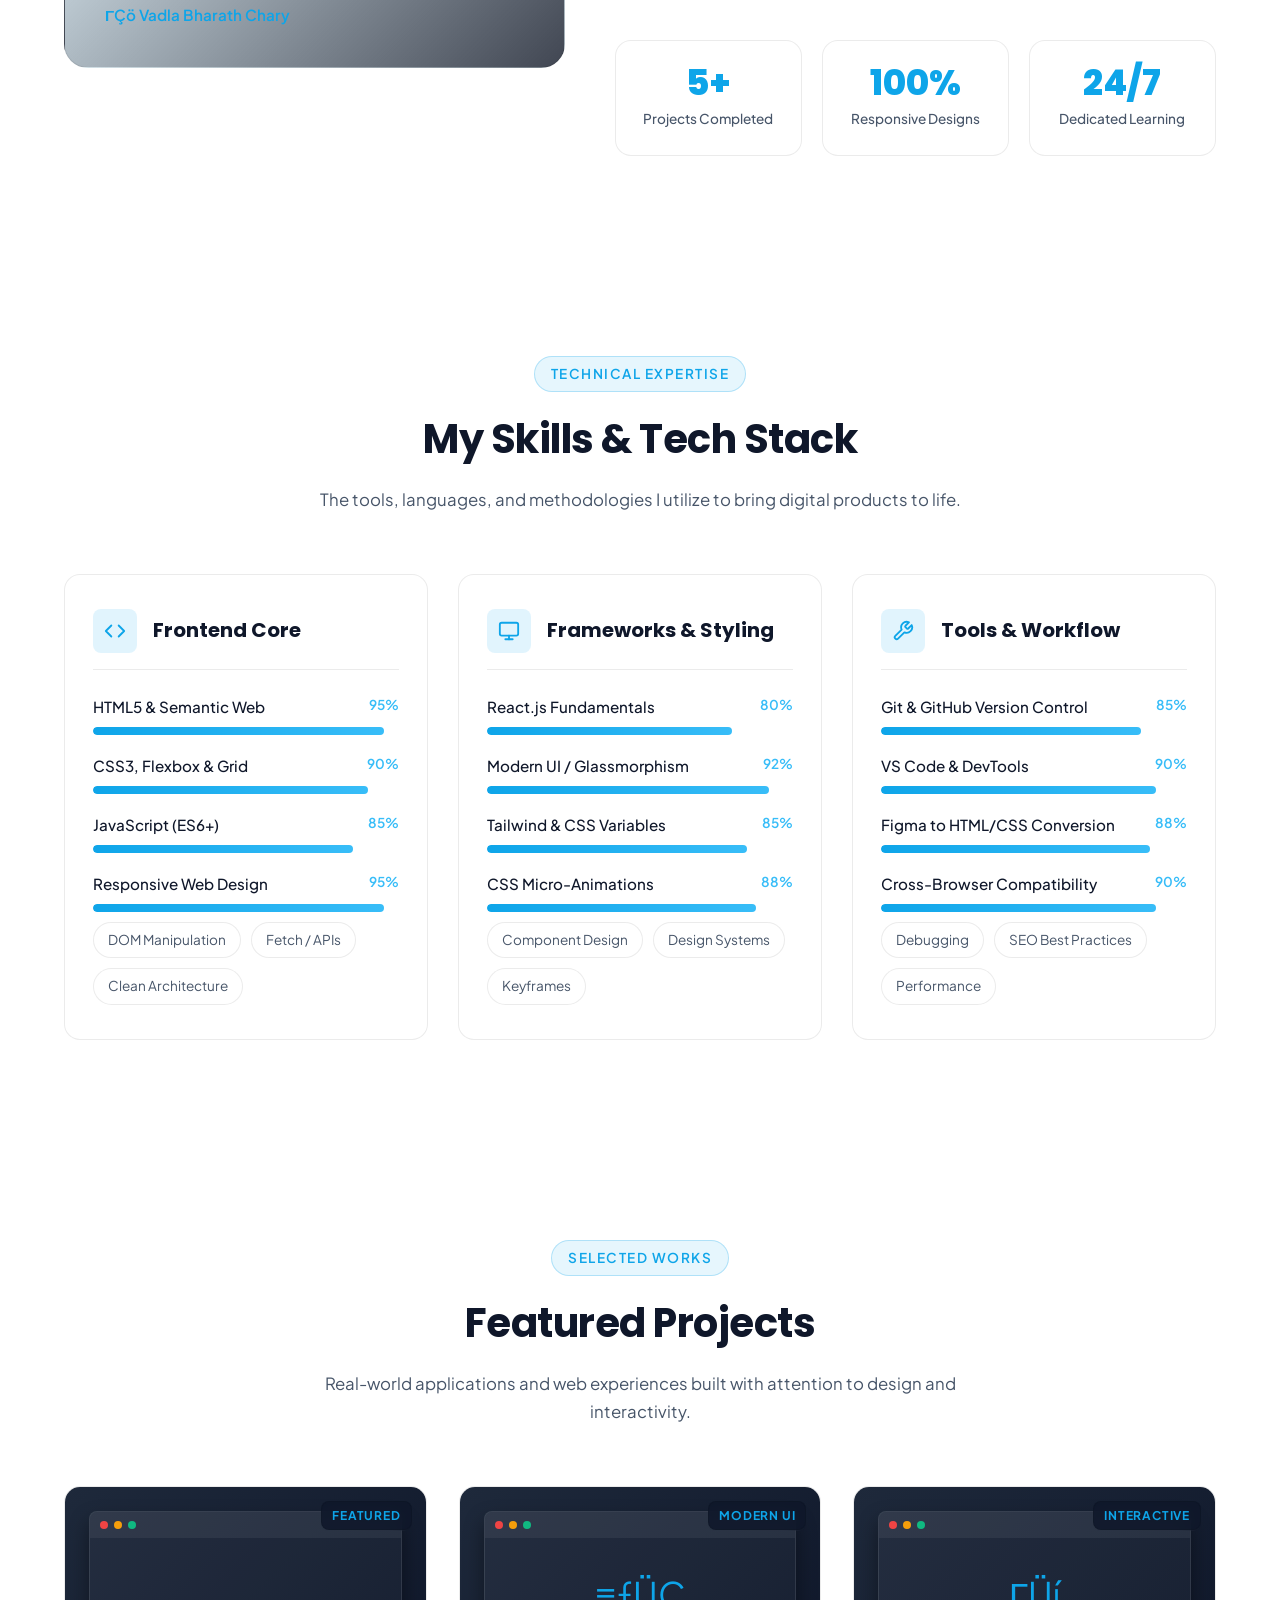
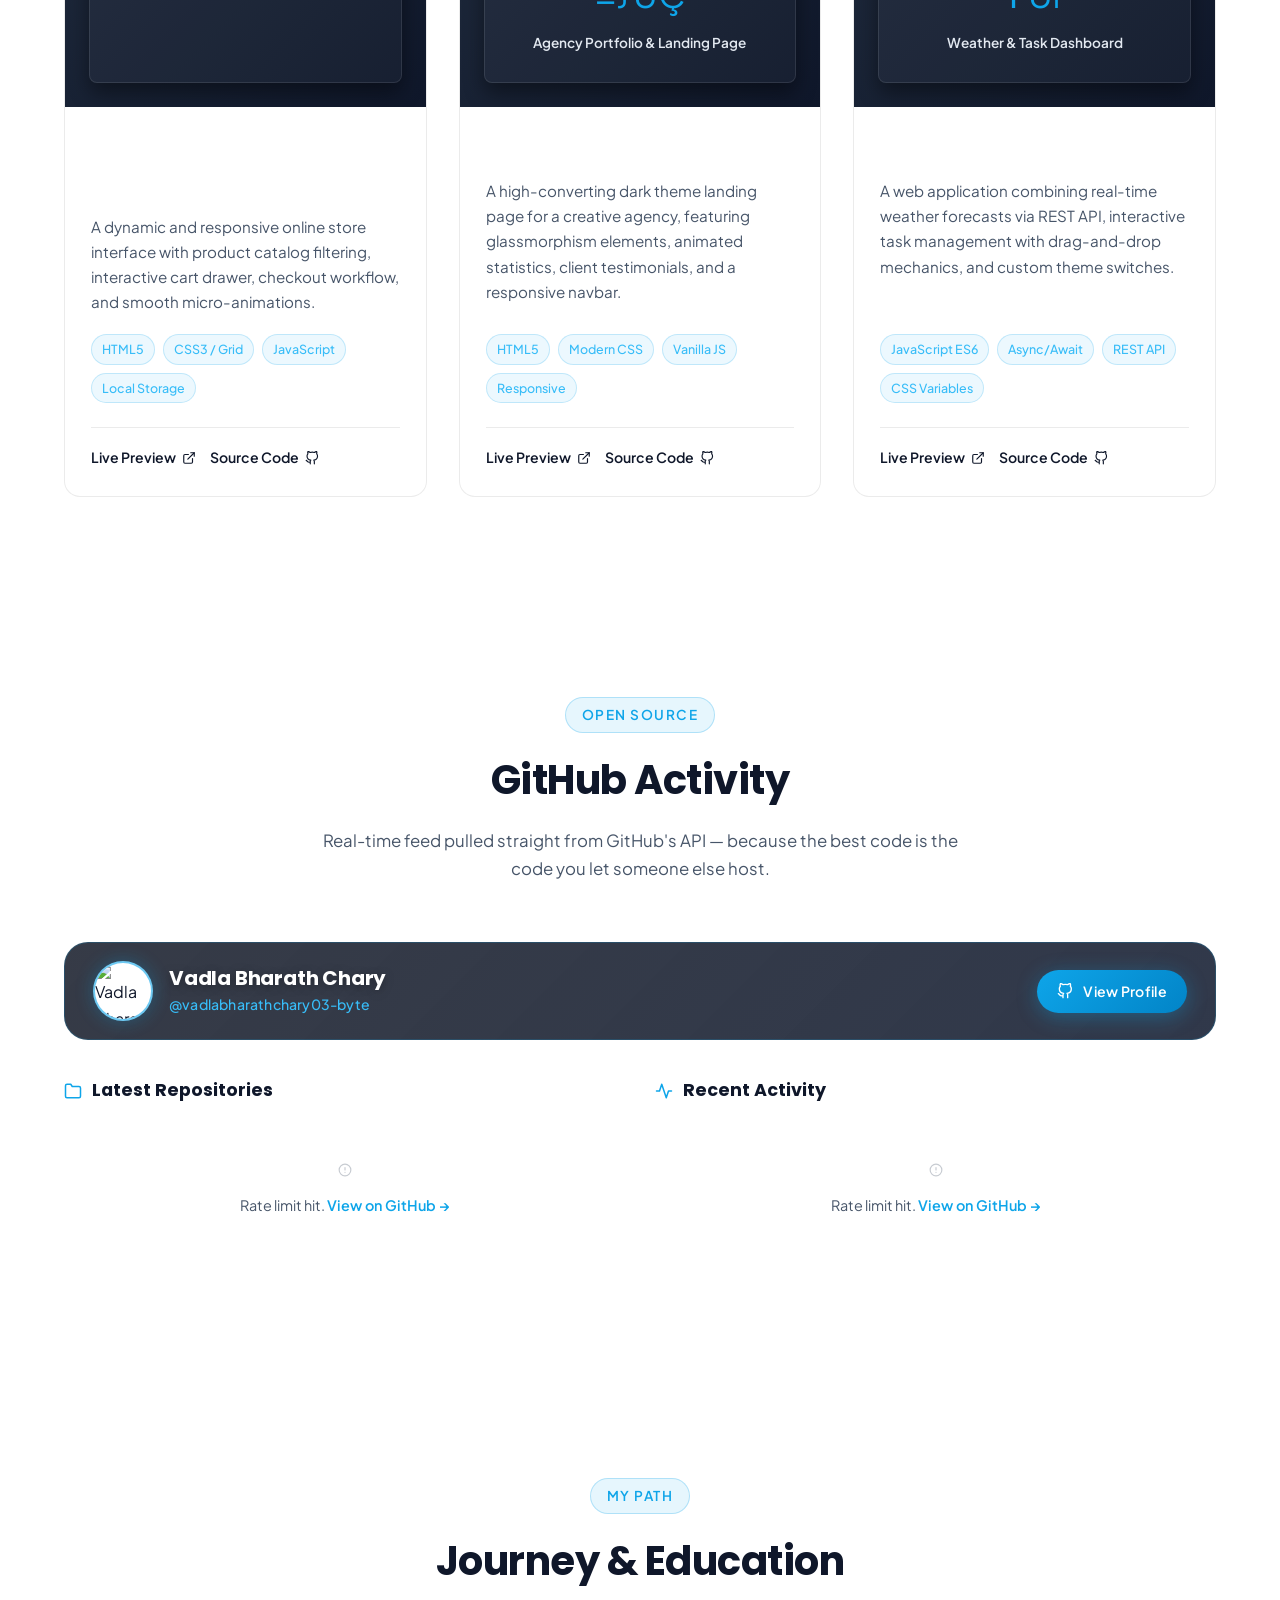
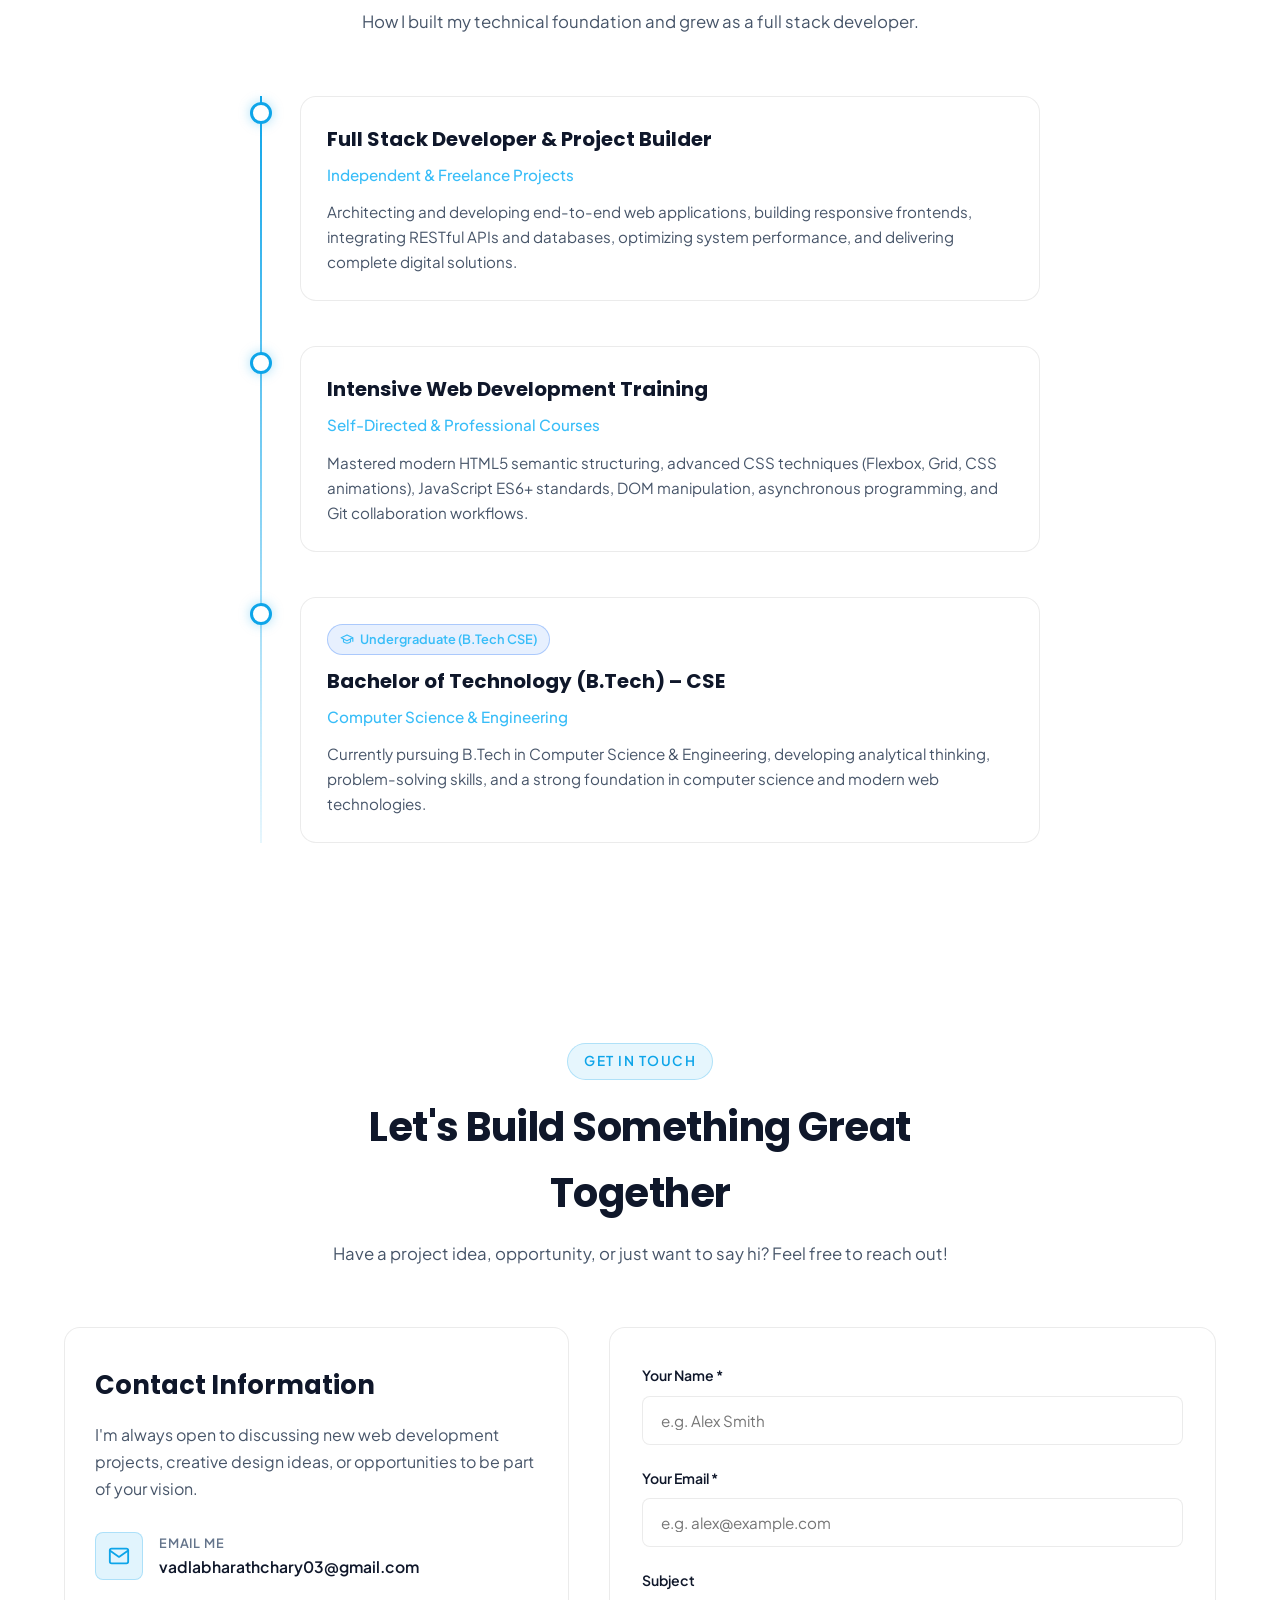
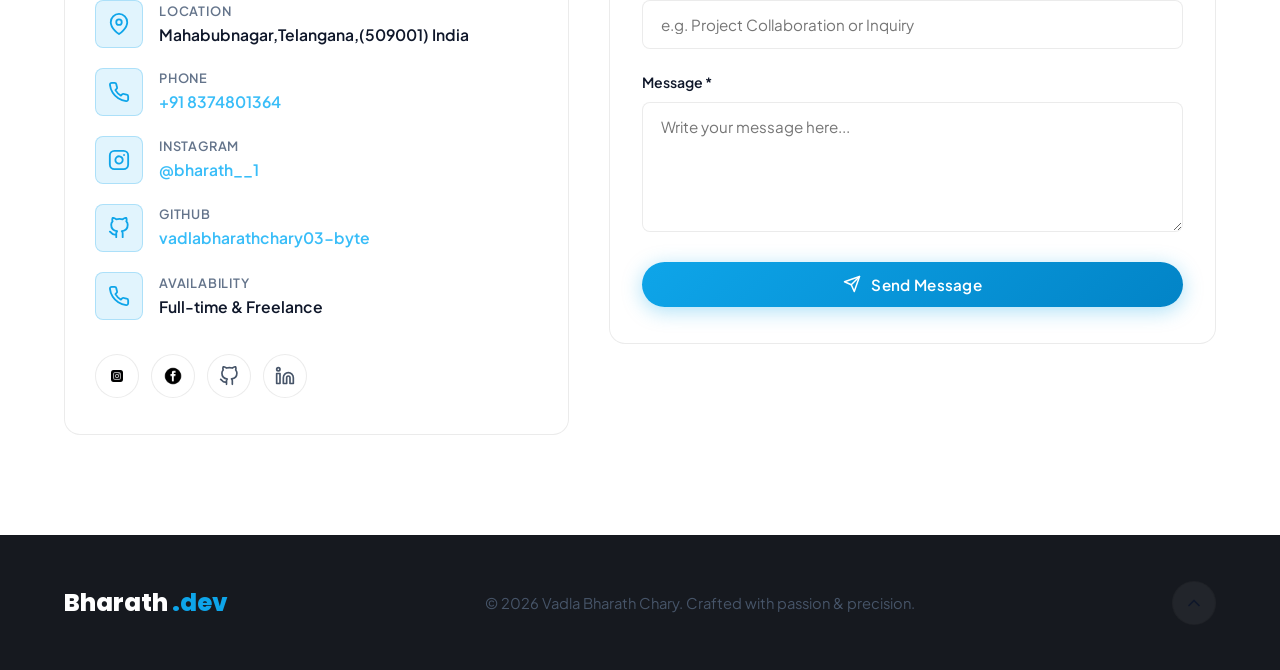
==== commit e076a196: "Fix admin login auto-fill, sample test button scope, and live inquiry sync" ====
--- a/index.html
+++ b/index.html
@@ -48,7 +48,8 @@
             </nav>
 
             <div class="nav-cta">
-                <a href="#contact" class="btn btn-primary" style="padding: 10px 22px; font-size: 0.88rem;">Let's Talk</a>
+                <a href="#contact" class="btn btn-primary" style="padding: 10px 22px; font-size: 0.88rem;">Let's
+                    Talk</a>
             </div>
 
             <button class="hamburger" id="hamburger" aria-label="Toggle Navigation Menu">
@@ -79,11 +80,13 @@
                     </div>
 
                     <p class="hero-description">
-                        I specialize in engineering end-to-end web applications—combining intuitive, responsive user interfaces with scalable server-side architectures, RESTful APIs, and efficient databases.
+                        I specialize in engineering end-to-end web applications—combining intuitive, responsive user
+                        interfaces with scalable server-side architectures, RESTful APIs, and efficient databases.
                     </p>
 
                     <div class="hero-actions">
-                        <a href="Vadla_Bharath_Chary_CV.pdf" download="Vadla_Bharath_Chary_CV.pdf" class="btn btn-primary" id="downloadCvBtn">
+                        <a href="Vadla_Bharath_Chary_CV.pdf" download="Vadla_Bharath_Chary_CV.pdf"
+                            class="btn btn-primary" id="downloadCvBtn">
                             <svg width="18" height="18" viewBox="0 0 24 24" fill="none" stroke="currentColor"
                                 stroke-width="2" stroke-linecap="round" stroke-linejoin="round">
                                 <path d="M21 15v4a2 2 0 0 1-2 2H5a2 2 0 0 1-2-2v-4"></path>
@@ -112,13 +115,14 @@
                                 <img src="insta logo.webp" alt="Instagram Profile">
                             </a>
                             <!-- Facebook using local asset -->
-                            <a href="https://www.facebook.com/share/1dYW5YFgWT/" target="_blank" rel="noopener noreferrer"
-                                class="social-icon-btn" title="Facebook">
+                            <a href="https://www.facebook.com/share/1dYW5YFgWT/" target="_blank"
+                                rel="noopener noreferrer" class="social-icon-btn" title="Facebook">
                                 <img src="facebook logo.png" alt="Facebook Profile">
                             </a>
                             <!-- GitHub -->
-                            <a href="https://github.com/vadlabharathchary03-byte" target="_blank" rel="noopener noreferrer"
-                                class="social-icon-btn" title="GitHub @vadlabharathchary03-byte">
+                            <a href="https://github.com/vadlabharathchary03-byte" target="_blank"
+                                rel="noopener noreferrer" class="social-icon-btn"
+                                title="GitHub @vadlabharathchary03-byte">
                                 <svg width="20" height="20" viewBox="0 0 24 24" fill="none" stroke="currentColor"
                                     stroke-width="2" stroke-linecap="round" stroke-linejoin="round">
                                     <path
@@ -127,8 +131,9 @@
                                 </svg>
                             </a>
                             <!-- LinkedIn -->
-                            <a href="https://www.linkedin.com/in/vadla-bharath-chary-53685543b" target="_blank" rel="noopener noreferrer"
-                                class="social-icon-btn" title="LinkedIn @vadla-bharath-chary-53685543b">
+                            <a href="https://www.linkedin.com/in/vadla-bharath-chary-53685543b" target="_blank"
+                                rel="noopener noreferrer" class="social-icon-btn"
+                                title="LinkedIn @vadla-bharath-chary-53685543b">
                                 <svg width="20" height="20" viewBox="0 0 24 24" fill="none" stroke="currentColor"
                                     stroke-width="2" stroke-linecap="round" stroke-linejoin="round">
                                     <path
@@ -151,7 +156,7 @@
                         <div class="floating-badge floating-badge-1">
                             <div class="badge-icon badge-icon-1">
                                 <svg width="18" height="18" viewBox="0 0 24 24" fill="currentColor">
-                                    <path d="M13 2L3 14h9l-1 8 10-12h-9l1-8z"/>
+                                    <path d="M13 2L3 14h9l-1 8 10-12h-9l1-8z" />
                                 </svg>
                             </div>
                             <div class="badge-info">
@@ -161,15 +166,17 @@
                         </div>
 
                         <!-- Main Image -->
-                        <a href="admin.html" class="hero-image-wrapper" id="heroPhotoWrapper" title="Click to open Admin Portal" aria-label="Open Admin Portal">
-                            <img src="my pic.png" alt="Vadla Bharath Chary - Full Stack Developer" class="hero-img" id="heroPhotoImg">
+                        <a href="admin.html" class="hero-image-wrapper" id="heroPhotoWrapper"
+                            title="Click to open Admin Portal" aria-label="Open Admin Portal">
+                            <img src="my pic.png" alt="Vadla Bharath Chary - Full Stack Developer" class="hero-img"
+                                id="heroPhotoImg">
                         </a>
 
                         <!-- Bottom Floating Badge -->
                         <div class="floating-badge floating-badge-2">
                             <div class="badge-icon badge-icon-2">
                                 <svg width="18" height="18" viewBox="0 0 24 24" fill="currentColor">
-                                    <path d="M12 2l2.4 6.6L21 11l-6.6 2.4L12 20l-2.4-6.6L3 11l6.6-2.4L12 2z"/>
+                                    <path d="M12 2l2.4 6.6L21 11l-6.6 2.4L12 20l-2.4-6.6L3 11l6.6-2.4L12 2z" />
                                 </svg>
                             </div>
                             <div class="badge-info">
@@ -212,8 +219,10 @@
                         </p>
                         <p>
                             From crafting intuitive user interfaces to developing robust server logic and database
-                            schemas, I focus on clean code structure, performance optimization, and seamless user experiences.
-                            I am constantly expanding my skill set across full stack technologies, modern frameworks, and
+                            schemas, I focus on clean code structure, performance optimization, and seamless user
+                            experiences.
+                            I am constantly expanding my skill set across full stack technologies, modern frameworks,
+                            and
                             cloud deployments.
                         </p>
 
@@ -460,172 +469,168 @@
                                         <span class="mockup-dot"></span>
                                         <span class="mockup-dot"></span>
                                     </div>
-                                    <div class="mockup-body" style="padding: 0; overflow: hidden; display: flex; align-items: center; justify-content: center;">
-                                        <video src="myport.mp4" autoplay loop muted playsinline style="width: 100%; height: 100%; object-fit: cover;"></video>
+                                    <div class="mockup-body"
+                                        style="padding: 0; overflow: hidden; display: flex; align-items: center; justify-content: center;">
+                                        <video src="myport.mp4" autoplay loop muted playsinline
+                                            style="width: 100%; height: 100%; object-fit: cover;"></video>
                                     </div>
                                 </div>
                             </div>
                         </div>
 
                         <div class="project-content">
-                                        <h3 class="project-title">E-Commerce Web Application</h3>
-                                        <p class="project-desc">
-                                            A dynamic and responsive online store interface with product catalog
-                                            filtering,
-                                            interactive cart drawer, checkout workflow, and smooth micro-animations.
-                                        </p>
-                                        <div class="project-tech">
-                                            <span class="tech-pill">HTML5</span>
-                                            <span class="tech-pill">CSS3 / Grid</span>
-                                            <span class="tech-pill">JavaScript</span>
-                                            <span class="tech-pill">Local Storage</span>
-                                        </div>
-                                        <div class="project-links">
-                                            <a href="#projects" class="project-link">
-                                                <span>Live Preview</span>
-                                                <svg width="14" height="14" viewBox="0 0 24 24" fill="none"
-                                                    stroke="currentColor" stroke-width="2" stroke-linecap="round"
-                                                    stroke-linejoin="round">
-                                                    <path d="M18 13v6a2 2 0 0 1-2 2H5a2 2 0 0 1-2-2V8a2 2 0 0 1 2-2h6">
-                                                    </path>
-                                                    <polyline points="15 3 21 3 21 9"></polyline>
-                                                    <line x1="10" y1="14" x2="21" y2="3"></line>
-                                                </svg>
-                                            </a>
-                                            <a href="https://github.com/vadlabharathchary03-byte" target="_blank" rel="noopener noreferrer"
-                                                class="project-link">
-                                                <span>Source Code</span>
-                                                <svg width="14" height="14" viewBox="0 0 24 24" fill="none"
-                                                    stroke="currentColor" stroke-width="2" stroke-linecap="round"
-                                                    stroke-linejoin="round">
-                                                    <path
-                                                        d="M9 19c-5 1.5-5-2.5-7-3m14 6v-3.87a3.37 3.37 0 0 0-.94-2.61c3.14-.35 6.44-1.54 6.44-7A5.44 5.44 0 0 0 20 4.77 5.07 5.07 0 0 0 19.91 1S18.73.65 16 2.48a13.38 13.38 0 0 0-7 0C6.27.65 5.09 1 5.09 1A5.07 5.07 0 0 0 5 4.77a5.44 5.44 0 0 0-1.5 3.78c0 5.42 3.3 6.61 6.44 7A3.37 3.37 0 0 0 9 18.13V22">
-                                                    </path>
-                                                </svg>
-                                            </a>
-                                        </div>
+                            <h3 class="project-title">E-Commerce Web Application</h3>
+                            <p class="project-desc">
+                                A dynamic and responsive online store interface with product catalog
+                                filtering,
+                                interactive cart drawer, checkout workflow, and smooth micro-animations.
+                            </p>
+                            <div class="project-tech">
+                                <span class="tech-pill">HTML5</span>
+                                <span class="tech-pill">CSS3 / Grid</span>
+                                <span class="tech-pill">JavaScript</span>
+                                <span class="tech-pill">Local Storage</span>
+                            </div>
+                            <div class="project-links">
+                                <a href="#projects" class="project-link">
+                                    <span>Live Preview</span>
+                                    <svg width="14" height="14" viewBox="0 0 24 24" fill="none" stroke="currentColor"
+                                        stroke-width="2" stroke-linecap="round" stroke-linejoin="round">
+                                        <path d="M18 13v6a2 2 0 0 1-2 2H5a2 2 0 0 1-2-2V8a2 2 0 0 1 2-2h6">
+                                        </path>
+                                        <polyline points="15 3 21 3 21 9"></polyline>
+                                        <line x1="10" y1="14" x2="21" y2="3"></line>
+                                    </svg>
+                                </a>
+                                <a href="https://github.com/vadlabharathchary03-byte" target="_blank"
+                                    rel="noopener noreferrer" class="project-link">
+                                    <span>Source Code</span>
+                                    <svg width="14" height="14" viewBox="0 0 24 24" fill="none" stroke="currentColor"
+                                        stroke-width="2" stroke-linecap="round" stroke-linejoin="round">
+                                        <path
+                                            d="M9 19c-5 1.5-5-2.5-7-3m14 6v-3.87a3.37 3.37 0 0 0-.94-2.61c3.14-.35 6.44-1.54 6.44-7A5.44 5.44 0 0 0 20 4.77 5.07 5.07 0 0 0 19.91 1S18.73.65 16 2.48a13.38 13.38 0 0 0-7 0C6.27.65 5.09 1 5.09 1A5.07 5.07 0 0 0 5 4.77a5.44 5.44 0 0 0-1.5 3.78c0 5.42 3.3 6.61 6.44 7A3.37 3.37 0 0 0 9 18.13V22">
+                                        </path>
+                                    </svg>
+                                </a>
+                            </div>
+                        </div>
+                    </div>
+
+                    <!-- Project 2 -->
+                    <div class="project-card glass-card">
+                        <div class="project-preview">
+                            <span class="project-badge-tag">Modern UI</span>
+                            <div class="project-preview-mockup">
+                                <div class="mockup-window">
+                                    <div class="mockup-header">
+                                        <span class="mockup-dot"></span>
+                                        <span class="mockup-dot"></span>
+                                        <span class="mockup-dot"></span>
                                     </div>
-                                </div>
-
-                                <!-- Project 2 -->
-                                <div class="project-card glass-card">
-                                    <div class="project-preview">
-                                        <span class="project-badge-tag">Modern UI</span>
-                                        <div class="project-preview-mockup">
-                                            <div class="mockup-window">
-                                                <div class="mockup-header">
-                                                    <span class="mockup-dot"></span>
-                                                    <span class="mockup-dot"></span>
-                                                    <span class="mockup-dot"></span>
-                                                </div>
-                                                <div class="mockup-body">
-                                                    <div class="mockup-icon">≡ƒÜÇ</div>
-                                                    <div class="mockup-caption">Agency Portfolio & Landing Page</div>
-                                                </div>
-                                            </div>
-                                        </div>
+                                    <div class="mockup-body">
+                                        <div class="mockup-icon">≡ƒÜÇ</div>
+                                        <div class="mockup-caption">Agency Portfolio & Landing Page</div>
                                     </div>
-
-                                    <div class="project-content">
-                                        <h3 class="project-title">Creative Agency Showcase</h3>
-                                        <p class="project-desc">
-                                            A high-converting dark theme landing page for a creative agency, featuring
-                                            glassmorphism
-                                            elements, animated statistics, client testimonials, and a responsive navbar.
-                                        </p>
-                                        <div class="project-tech">
-                                            <span class="tech-pill">HTML5</span>
-                                            <span class="tech-pill">Modern CSS</span>
-                                            <span class="tech-pill">Vanilla JS</span>
-                                            <span class="tech-pill">Responsive</span>
-                                        </div>
-                                        <div class="project-links">
-                                            <a href="#projects" class="project-link">
-                                                <span>Live Preview</span>
-                                                <svg width="14" height="14" viewBox="0 0 24 24" fill="none"
-                                                    stroke="currentColor" stroke-width="2" stroke-linecap="round"
-                                                    stroke-linejoin="round">
-                                                    <path d="M18 13v6a2 2 0 0 1-2 2H5a2 2 0 0 1-2-2V8a2 2 0 0 1 2-2h6">
-                                                    </path>
-                                                    <polyline points="15 3 21 3 21 9"></polyline>
-                                                    <line x1="10" y1="14" x2="21" y2="3"></line>
-                                                </svg>
-                                            </a>
-                                            <a href="https://github.com/vadlabharathchary03-byte" target="_blank" rel="noopener noreferrer"
-                                                class="project-link">
-                                                <span>Source Code</span>
-                                                <svg width="14" height="14" viewBox="0 0 24 24" fill="none"
-                                                    stroke="currentColor" stroke-width="2" stroke-linecap="round"
-                                                    stroke-linejoin="round">
-                                                    <path
-                                                        d="M9 19c-5 1.5-5-2.5-7-3m14 6v-3.87a3.37 3.37 0 0 0-.94-2.61c3.14-.35 6.44-1.54 6.44-7A5.44 5.44 0 0 0 20 4.77 5.07 5.07 0 0 0 19.91 1S18.73.65 16 2.48a13.38 13.38 0 0 0-7 0C6.27.65 5.09 1 5.09 1A5.07 5.07 0 0 0 5 4.77a5.44 5.44 0 0 0-1.5 3.78c0 5.42 3.3 6.61 6.44 7A3.37 3.37 0 0 0 9 18.13V22">
-                                                    </path>
-                                                </svg>
-                                            </a>
-                                        </div>
+                                </div>
+                            </div>
+                        </div>
+
+                        <div class="project-content">
+                            <h3 class="project-title">Creative Agency Showcase</h3>
+                            <p class="project-desc">
+                                A high-converting dark theme landing page for a creative agency, featuring
+                                glassmorphism
+                                elements, animated statistics, client testimonials, and a responsive navbar.
+                            </p>
+                            <div class="project-tech">
+                                <span class="tech-pill">HTML5</span>
+                                <span class="tech-pill">Modern CSS</span>
+                                <span class="tech-pill">Vanilla JS</span>
+                                <span class="tech-pill">Responsive</span>
+                            </div>
+                            <div class="project-links">
+                                <a href="#projects" class="project-link">
+                                    <span>Live Preview</span>
+                                    <svg width="14" height="14" viewBox="0 0 24 24" fill="none" stroke="currentColor"
+                                        stroke-width="2" stroke-linecap="round" stroke-linejoin="round">
+                                        <path d="M18 13v6a2 2 0 0 1-2 2H5a2 2 0 0 1-2-2V8a2 2 0 0 1 2-2h6">
+                                        </path>
+                                        <polyline points="15 3 21 3 21 9"></polyline>
+                                        <line x1="10" y1="14" x2="21" y2="3"></line>
+                                    </svg>
+                                </a>
+                                <a href="https://github.com/vadlabharathchary03-byte" target="_blank"
+                                    rel="noopener noreferrer" class="project-link">
+                                    <span>Source Code</span>
+                                    <svg width="14" height="14" viewBox="0 0 24 24" fill="none" stroke="currentColor"
+                                        stroke-width="2" stroke-linecap="round" stroke-linejoin="round">
+                                        <path
+                                            d="M9 19c-5 1.5-5-2.5-7-3m14 6v-3.87a3.37 3.37 0 0 0-.94-2.61c3.14-.35 6.44-1.54 6.44-7A5.44 5.44 0 0 0 20 4.77 5.07 5.07 0 0 0 19.91 1S18.73.65 16 2.48a13.38 13.38 0 0 0-7 0C6.27.65 5.09 1 5.09 1A5.07 5.07 0 0 0 5 4.77a5.44 5.44 0 0 0-1.5 3.78c0 5.42 3.3 6.61 6.44 7A3.37 3.37 0 0 0 9 18.13V22">
+                                        </path>
+                                    </svg>
+                                </a>
+                            </div>
+                        </div>
+                    </div>
+
+                    <!-- Project 3 -->
+                    <div class="project-card glass-card">
+                        <div class="project-preview">
+                            <span class="project-badge-tag">Interactive</span>
+                            <div class="project-preview-mockup">
+                                <div class="mockup-window">
+                                    <div class="mockup-header">
+                                        <span class="mockup-dot"></span>
+                                        <span class="mockup-dot"></span>
+                                        <span class="mockup-dot"></span>
                                     </div>
-                                </div>
-
-                                <!-- Project 3 -->
-                                <div class="project-card glass-card">
-                                    <div class="project-preview">
-                                        <span class="project-badge-tag">Interactive</span>
-                                        <div class="project-preview-mockup">
-                                            <div class="mockup-window">
-                                                <div class="mockup-header">
-                                                    <span class="mockup-dot"></span>
-                                                    <span class="mockup-dot"></span>
-                                                    <span class="mockup-dot"></span>
-                                                </div>
-                                                <div class="mockup-body">
-                                                    <div class="mockup-icon">ΓÜí</div>
-                                                    <div class="mockup-caption">Weather & Task Dashboard</div>
-                                                </div>
-                                            </div>
-                                        </div>
+                                    <div class="mockup-body">
+                                        <div class="mockup-icon">ΓÜí</div>
+                                        <div class="mockup-caption">Weather & Task Dashboard</div>
                                     </div>
-
-                                    <div class="project-content">
-                                        <h3 class="project-title">Interactive Dashboard App</h3>
-                                        <p class="project-desc">
-                                            A web application combining real-time weather forecasts via REST API,
-                                            interactive task
-                                            management with drag-and-drop mechanics, and custom theme switches.
-                                        </p>
-                                        <div class="project-tech">
-                                            <span class="tech-pill">JavaScript ES6</span>
-                                            <span class="tech-pill">Async/Await</span>
-                                            <span class="tech-pill">REST API</span>
-                                            <span class="tech-pill">CSS Variables</span>
-                                        </div>
-                                        <div class="project-links">
-                                            <a href="#projects" class="project-link">
-                                                <span>Live Preview</span>
-                                                <svg width="14" height="14" viewBox="0 0 24 24" fill="none"
-                                                    stroke="currentColor" stroke-width="2" stroke-linecap="round"
-                                                    stroke-linejoin="round">
-                                                    <path d="M18 13v6a2 2 0 0 1-2 2H5a2 2 0 0 1-2-2V8a2 2 0 0 1 2-2h6">
-                                                    </path>
-                                                    <polyline points="15 3 21 3 21 9"></polyline>
-                                                    <line x1="10" y1="14" x2="21" y2="3"></line>
-                                                </svg>
-                                            </a>
-                                            <a href="https://github.com/vadlabharathchary03-byte" target="_blank" rel="noopener noreferrer"
-                                                class="project-link">
-                                                <span>Source Code</span>
-                                                <svg width="14" height="14" viewBox="0 0 24 24" fill="none"
-                                                    stroke="currentColor" stroke-width="2" stroke-linecap="round"
-                                                    stroke-linejoin="round">
-                                                    <path
-                                                        d="M9 19c-5 1.5-5-2.5-7-3m14 6v-3.87a3.37 3.37 0 0 0-.94-2.61c3.14-.35 6.44-1.54 6.44-7A5.44 5.44 0 0 0 20 4.77 5.07 5.07 0 0 0 19.91 1S18.73.65 16 2.48a13.38 13.38 0 0 0-7 0C6.27.65 5.09 1 5.09 1A5.07 5.07 0 0 0 5 4.77a5.44 5.44 0 0 0-1.5 3.78c0 5.42 3.3 6.61 6.44 7A3.37 3.37 0 0 0 9 18.13V22">
-                                                    </path>
-                                                </svg>
-                                            </a>
-                                        </div>
-                                    </div>
-                                </div>
-                            </div>
-                        </div>
+                                </div>
+                            </div>
+                        </div>
+
+                        <div class="project-content">
+                            <h3 class="project-title">Interactive Dashboard App</h3>
+                            <p class="project-desc">
+                                A web application combining real-time weather forecasts via REST API,
+                                interactive task
+                                management with drag-and-drop mechanics, and custom theme switches.
+                            </p>
+                            <div class="project-tech">
+                                <span class="tech-pill">JavaScript ES6</span>
+                                <span class="tech-pill">Async/Await</span>
+                                <span class="tech-pill">REST API</span>
+                                <span class="tech-pill">CSS Variables</span>
+                            </div>
+                            <div class="project-links">
+                                <a href="#projects" class="project-link">
+                                    <span>Live Preview</span>
+                                    <svg width="14" height="14" viewBox="0 0 24 24" fill="none" stroke="currentColor"
+                                        stroke-width="2" stroke-linecap="round" stroke-linejoin="round">
+                                        <path d="M18 13v6a2 2 0 0 1-2 2H5a2 2 0 0 1-2-2V8a2 2 0 0 1 2-2h6">
+                                        </path>
+                                        <polyline points="15 3 21 3 21 9"></polyline>
+                                        <line x1="10" y1="14" x2="21" y2="3"></line>
+                                    </svg>
+                                </a>
+                                <a href="https://github.com/vadlabharathchary03-byte" target="_blank"
+                                    rel="noopener noreferrer" class="project-link">
+                                    <span>Source Code</span>
+                                    <svg width="14" height="14" viewBox="0 0 24 24" fill="none" stroke="currentColor"
+                                        stroke-width="2" stroke-linecap="round" stroke-linejoin="round">
+                                        <path
+                                            d="M9 19c-5 1.5-5-2.5-7-3m14 6v-3.87a3.37 3.37 0 0 0-.94-2.61c3.14-.35 6.44-1.54 6.44-7A5.44 5.44 0 0 0 20 4.77 5.07 5.07 0 0 0 19.91 1S18.73.65 16 2.48a13.38 13.38 0 0 0-7 0C6.27.65 5.09 1 5.09 1A5.07 5.07 0 0 0 5 4.77a5.44 5.44 0 0 0-1.5 3.78c0 5.42 3.3 6.61 6.44 7A3.37 3.37 0 0 0 9 18.13V22">
+                                        </path>
+                                    </svg>
+                                </a>
+                            </div>
+                        </div>
+                    </div>
+                </div>
+            </div>
         </section>
 
         <!-- ==================== GitHub Activity Feed Section ==================== -->
@@ -643,7 +648,8 @@
                 <div class="github-profile-bar glass-card" id="githubProfileBar">
                     <div class="github-profile-user-info">
                         <div class="github-avatar-wrap">
-                            <img id="githubAvatar" src="https://github.com/vadlabharathchary03-byte.png?size=128" alt="Vadla Bharath Chary" class="github-avatar">
+                            <img id="githubAvatar" src="https://github.com/vadlabharathchary03-byte.png?size=128"
+                                alt="Vadla Bharath Chary" class="github-avatar">
                         </div>
                         <div class="github-user-meta">
                             <h3 class="github-name" id="githubName">Vadla Bharath Chary</h3>
@@ -765,8 +771,10 @@
                     <div class="timeline-item">
                         <div class="timeline-node"></div>
                         <div class="timeline-card glass-card">
-                            <span class="timeline-period" style="background: rgba(59, 130, 246, 0.12); border-color: rgba(59, 130, 246, 0.35); color: #38bdf8; font-weight: 600; display: inline-flex; align-items: center; gap: 6px;">
-                                <svg width="14" height="14" viewBox="0 0 24 24" fill="none" stroke="currentColor" stroke-width="2" stroke-linecap="round" stroke-linejoin="round">
+                            <span class="timeline-period"
+                                style="background: rgba(59, 130, 246, 0.12); border-color: rgba(59, 130, 246, 0.35); color: #38bdf8; font-weight: 600; display: inline-flex; align-items: center; gap: 6px;">
+                                <svg width="14" height="14" viewBox="0 0 24 24" fill="none" stroke="currentColor"
+                                    stroke-width="2" stroke-linecap="round" stroke-linejoin="round">
                                     <path d="M22 10v6M2 10l10-5 10 5-10 5z"></path>
                                     <path d="M6 12v5c3 3 9 3 12 0v-5"></path>
                                 </svg>
@@ -775,7 +783,9 @@
                             <h3 class="timeline-title">Bachelor of Technology (B.Tech) – CSE</h3>
                             <div class="timeline-subtitle">Computer Science &amp; Engineering</div>
                             <p class="timeline-desc">
-                                Currently pursuing B.Tech in Computer Science &amp; Engineering, developing analytical thinking, problem-solving skills, and a strong foundation in computer science and modern web technologies.
+                                Currently pursuing B.Tech in Computer Science &amp; Engineering, developing analytical
+                                thinking, problem-solving skills, and a strong foundation in computer science and modern
+                                web technologies.
                             </p>
                         </div>
                     </div>
@@ -905,12 +915,13 @@
                                 class="social-icon-btn" title="Instagram @bharath__1">
                                 <img src="insta logo.webp" alt="Instagram">
                             </a>
-                            <a href="https://www.facebook.com/share/1dYW5YFgWT/" target="_blank" rel="noopener noreferrer"
-                                class="social-icon-btn" title="Facebook">
+                            <a href="https://www.facebook.com/share/1dYW5YFgWT/" target="_blank"
+                                rel="noopener noreferrer" class="social-icon-btn" title="Facebook">
                                 <img src="facebook logo.png" alt="Facebook">
                             </a>
-                            <a href="https://github.com/vadlabharathchary03-byte" target="_blank" rel="noopener noreferrer"
-                                class="social-icon-btn" title="GitHub @vadlabharathchary03-byte">
+                            <a href="https://github.com/vadlabharathchary03-byte" target="_blank"
+                                rel="noopener noreferrer" class="social-icon-btn"
+                                title="GitHub @vadlabharathchary03-byte">
                                 <svg width="20" height="20" viewBox="0 0 24 24" fill="none" stroke="currentColor"
                                     stroke-width="2" stroke-linecap="round" stroke-linejoin="round">
                                     <path
@@ -918,8 +929,9 @@
                                     </path>
                                 </svg>
                             </a>
-                            <a href="https://www.linkedin.com/in/vadla-bharath-chary-53685543b" target="_blank" rel="noopener noreferrer"
-                                class="social-icon-btn" title="LinkedIn @vadla-bharath-chary-53685543b">
+                            <a href="https://www.linkedin.com/in/vadla-bharath-chary-53685543b" target="_blank"
+                                rel="noopener noreferrer" class="social-icon-btn"
+                                title="LinkedIn @vadla-bharath-chary-53685543b">
                                 <svg width="20" height="20" viewBox="0 0 24 24" fill="none" stroke="currentColor"
                                     stroke-width="2" stroke-linecap="round" stroke-linejoin="round">
                                     <path
@@ -976,7 +988,7 @@
         </section>
     </main>
 
-        <!-- ==================== CV / Resume Preview Modal ==================== -->
+    <!-- ==================== CV / Resume Preview Modal ==================== -->
     <div class="modal-overlay" id="resumeModal">
         <div class="modal-content resume-modal-card">
             <button class="modal-close" id="closeModal" aria-label="Close Modal">&times;</button>
@@ -992,24 +1004,31 @@
                         <span>✉️ <a href="mailto:vadlabharathchary03@gmail.com">vadlabharathchary03@gmail.com</a></span>
                     </div>
                     <div class="cv-social-chips">
-                        <a href="https://portfolio-wine-one-46gg9w9qbi.vercel.app" target="_blank" rel="noopener noreferrer">🌐 Portfolio</a>
-                        <a href="https://github.com/vadlabharathchary03-byte" target="_blank" rel="noopener noreferrer">💻 GitHub: vadlabharathchary03-byte</a>
-                        <a href="https://instagram.com/bharath__1" target="_blank" rel="noopener noreferrer">📸 Instagram: @bharath__1</a>
+                        <a href="https://portfolio-wine-one-46gg9w9qbi.vercel.app" target="_blank"
+                            rel="noopener noreferrer">🌐 Portfolio</a>
+                        <a href="https://github.com/vadlabharathchary03-byte" target="_blank"
+                            rel="noopener noreferrer">💻 GitHub: vadlabharathchary03-byte</a>
+                        <a href="https://instagram.com/bharath__1" target="_blank" rel="noopener noreferrer">📸
+                            Instagram: @bharath__1</a>
                     </div>
                 </div>
 
                 <!-- Top Quick Actions -->
                 <div class="cv-header-actions">
-                    <a href="Vadla_Bharath_Chary_CV.pdf" download="Vadla_Bharath_Chary_CV.pdf" class="btn btn-primary btn-sm" id="modalDownloadBtn">
-                        <svg width="15" height="15" viewBox="0 0 24 24" fill="none" stroke="currentColor" stroke-width="2" stroke-linecap="round" stroke-linejoin="round">
+                    <a href="Vadla_Bharath_Chary_CV.pdf" download="Vadla_Bharath_Chary_CV.pdf"
+                        class="btn btn-primary btn-sm" id="modalDownloadBtn">
+                        <svg width="15" height="15" viewBox="0 0 24 24" fill="none" stroke="currentColor"
+                            stroke-width="2" stroke-linecap="round" stroke-linejoin="round">
                             <path d="M21 15v4a2 2 0 0 1-2 2H5a2 2 0 0 1-2-2v-4"></path>
                             <polyline points="7 10 12 15 17 10"></polyline>
                             <line x1="12" y1="15" x2="12" y2="3"></line>
                         </svg>
                         <span>Download PDF</span>
                     </a>
-                    <a href="Vadla_Bharath_Chary_CV.pdf" target="_blank" rel="noopener noreferrer" class="btn btn-secondary btn-sm" id="modalOpenTabBtn">
-                        <svg width="15" height="15" viewBox="0 0 24 24" fill="none" stroke="currentColor" stroke-width="2" stroke-linecap="round" stroke-linejoin="round">
+                    <a href="Vadla_Bharath_Chary_CV.pdf" target="_blank" rel="noopener noreferrer"
+                        class="btn btn-secondary btn-sm" id="modalOpenTabBtn">
+                        <svg width="15" height="15" viewBox="0 0 24 24" fill="none" stroke="currentColor"
+                            stroke-width="2" stroke-linecap="round" stroke-linejoin="round">
                             <path d="M18 13v6a2 2 0 0 1-2 2H5a2 2 0 0 1-2-2V8a2 2 0 0 1 2-2h6"></path>
                             <polyline points="15 3 21 3 21 9"></polyline>
                             <line x1="10" y1="14" x2="21" y2="3"></line>
@@ -1050,7 +1069,11 @@
                 <div class="cv-section">
                     <h4 class="cv-section-title">Professional Summary</h4>
                     <p class="cv-text">
-                        Aspiring and versatile Full Stack Developer focused on building modern, scalable, end-to-end web applications. Strong foundation in responsive frontend interfaces (HTML5, CSS3, JavaScript ES6+, React) alongside server-side development, RESTful APIs, and database management. Passionate about clean, maintainable architecture, seamless user experiences, system performance, and continuously learning modern web technologies.
+                        Aspiring and versatile Full Stack Developer focused on building modern, scalable, end-to-end web
+                        applications. Strong foundation in responsive frontend interfaces (HTML5, CSS3, JavaScript ES6+,
+                        React) alongside server-side development, RESTful APIs, and database management. Passionate
+                        about clean, maintainable architecture, seamless user experiences, system performance, and
+                        continuously learning modern web technologies.
                     </p>
                 </div>
 
@@ -1119,21 +1142,26 @@
                                 <h5>E-Commerce Web Application</h5>
                                 <span class="cv-badge">HTML5 • CSS3/Grid • JavaScript • Local Storage</span>
                             </div>
-                            <p class="cv-text">Dynamic responsive online store interface with product catalog filtering, interactive cart drawer, checkout workflow, local storage, and smooth micro-animations.</p>
+                            <p class="cv-text">Dynamic responsive online store interface with product catalog filtering,
+                                interactive cart drawer, checkout workflow, local storage, and smooth micro-animations.
+                            </p>
                         </div>
                         <div class="cv-project-card">
                             <div class="cv-project-head">
                                 <h5>Creative Agency Showcase</h5>
-                                <span class="cv-badge">HTML5 • Modern CSS • Vanilla JavaScript • Responsive Design</span>
-                            </div>
-                            <p class="cv-text">High-converting dark-theme agency landing page featuring glassmorphism UI, animated statistics, client testimonials, and responsive navigation.</p>
+                                <span class="cv-badge">HTML5 • Modern CSS • Vanilla JavaScript • Responsive
+                                    Design</span>
+                            </div>
+                            <p class="cv-text">High-converting dark-theme agency landing page featuring glassmorphism
+                                UI, animated statistics, client testimonials, and responsive navigation.</p>
                         </div>
                         <div class="cv-project-card">
                             <div class="cv-project-head">
                                 <h5>Interactive Dashboard App</h5>
                                 <span class="cv-badge">JavaScript ES6 • Async/Await • REST API • CSS Variables</span>
                             </div>
-                            <p class="cv-text">Interactive dashboard combining real-time weather data through REST APIs with task management, drag-and-drop interactions, and theme switching.</p>
+                            <p class="cv-text">Interactive dashboard combining real-time weather data through REST APIs
+                                with task management, drag-and-drop interactions, and theme switching.</p>
                         </div>
                     </div>
                 </div>
@@ -1146,14 +1174,18 @@
                             <strong>Full Stack Developer &amp; Project Builder</strong>
                             <span class="cv-timeline-date">2023 – Present</span>
                         </div>
-                        <p class="cv-text">Independent &amp; Freelance Projects — Architecting and engineering full stack web applications, designing interactive UI components, developing backend services and database models, and optimizing web performance.</p>
+                        <p class="cv-text">Independent &amp; Freelance Projects — Architecting and engineering full
+                            stack web applications, designing interactive UI components, developing backend services and
+                            database models, and optimizing web performance.</p>
                     </div>
                     <div class="cv-timeline-item" style="margin-top: 14px;">
                         <div class="cv-timeline-head">
                             <strong>Intensive Web Development Training</strong>
                             <span class="cv-timeline-date">2022 – 2023</span>
                         </div>
-                        <p class="cv-text">Self-directed and professional learning covering semantic HTML5, advanced CSS, Flexbox, Grid, CSS animations, JavaScript ES6+, DOM manipulation, asynchronous programming, and Git collaboration workflows.</p>
+                        <p class="cv-text">Self-directed and professional learning covering semantic HTML5, advanced
+                            CSS, Flexbox, Grid, CSS animations, JavaScript ES6+, DOM manipulation, asynchronous
+                            programming, and Git collaboration workflows.</p>
                     </div>
                 </div>
 
@@ -1178,7 +1210,8 @@
                         <li>Focused on clean, maintainable code, usability, performance, and visual detail.</li>
                     </ul>
                     <div class="cv-opportunity-pill">
-                        💼 <strong>Status:</strong> Open to internships, freelance opportunities, and entry-level opportunities in full stack development, software engineering, and web development.
+                        💼 <strong>Status:</strong> Open to internships, freelance opportunities, and entry-level
+                        opportunities in full stack development, software engineering, and web development.
                     </div>
                 </div>
             </div>
@@ -1186,11 +1219,13 @@
             <!-- TAB 2: Embedded PDF Document View -->
             <div class="cv-tab-content" id="cvTabPdfContent" style="display: none;">
                 <div class="cv-pdf-frame-wrapper">
-                    <iframe src="Vadla_Bharath_Chary_CV.pdf#toolbar=0" class="cv-pdf-iframe" title="Vadla Bharath Chary CV Document"></iframe>
+                    <iframe src="Vadla_Bharath_Chary_CV.pdf#toolbar=0" class="cv-pdf-iframe"
+                        title="Vadla Bharath Chary CV Document"></iframe>
                 </div>
                 <div class="cv-pdf-fallback">
                     <p style="margin-bottom: 8px;">Viewing on a device or browser that limits embedded PDF display?</p>
-                    <a href="Vadla_Bharath_Chary_CV.pdf" target="_blank" rel="noopener noreferrer" class="btn btn-primary btn-sm">
+                    <a href="Vadla_Bharath_Chary_CV.pdf" target="_blank" rel="noopener noreferrer"
+                        class="btn btn-primary btn-sm">
                         Open PDF in New Browser Tab
                     </a>
                 </div>
@@ -1198,8 +1233,10 @@
 
             <!-- Bottom Actions -->
             <div class="cv-bottom-actions">
-                <a href="Vadla_Bharath_Chary_CV.pdf" download="Vadla_Bharath_Chary_CV.pdf" class="btn btn-primary" id="modalBottomDownloadBtn">
-                    <svg width="16" height="16" viewBox="0 0 24 24" fill="none" stroke="currentColor" stroke-width="2" stroke-linecap="round" stroke-linejoin="round">
+                <a href="Vadla_Bharath_Chary_CV.pdf" download="Vadla_Bharath_Chary_CV.pdf" class="btn btn-primary"
+                    id="modalBottomDownloadBtn">
+                    <svg width="16" height="16" viewBox="0 0 24 24" fill="none" stroke="currentColor" stroke-width="2"
+                        stroke-linecap="round" stroke-linejoin="round">
                         <path d="M21 15v4a2 2 0 0 1-2 2H5a2 2 0 0 1-2-2v-4"></path>
                         <polyline points="7 10 12 15 17 10"></polyline>
                         <line x1="12" y1="15" x2="12" y2="3"></line>
@@ -1207,7 +1244,8 @@
                     <span>Download CV (PDF)</span>
                 </a>
                 <button class="btn btn-secondary" id="printCvBtn">
-                    <svg width="16" height="16" viewBox="0 0 24 24" fill="none" stroke="currentColor" stroke-width="2" stroke-linecap="round" stroke-linejoin="round">
+                    <svg width="16" height="16" viewBox="0 0 24 24" fill="none" stroke="currentColor" stroke-width="2"
+                        stroke-linecap="round" stroke-linejoin="round">
                         <polyline points="6 9 6 2 18 2 18 9"></polyline>
                         <path d="M6 18H4a2 2 0 0 1-2-2v-5a2 2 0 0 1 2-2h16a2 2 0 0 1 2 2v5a2 2 0 0 1-2 2h-2"></path>
                         <rect x="6" y="14" width="12" height="8"></rect>
@@ -1229,7 +1267,8 @@
             <div class="portal-modal-card">
                 <!-- Close Button -->
                 <button class="portal-close-btn" id="closePortalModal" aria-label="Close Portal Modal">
-                    <svg width="20" height="20" viewBox="0 0 24 24" fill="none" stroke="currentColor" stroke-width="2.5" stroke-linecap="round" stroke-linejoin="round">
+                    <svg width="20" height="20" viewBox="0 0 24 24" fill="none" stroke="currentColor" stroke-width="2.5"
+                        stroke-linecap="round" stroke-linejoin="round">
                         <line x1="18" y1="6" x2="6" y2="18"></line>
                         <line x1="6" y1="6" x2="18" y2="18"></line>
                     </svg>
@@ -1239,7 +1278,8 @@
                 <div class="portal-view" id="portalLoginView">
                     <div class="portal-header text-center">
                         <div class="portal-icon-badge">
-                            <svg width="28" height="28" viewBox="0 0 24 24" fill="none" stroke="currentColor" stroke-width="2" stroke-linecap="round" stroke-linejoin="round">
+                            <svg width="28" height="28" viewBox="0 0 24 24" fill="none" stroke="currentColor"
+                                stroke-width="2" stroke-linecap="round" stroke-linejoin="round">
                                 <rect x="3" y="11" width="18" height="11" rx="2" ry="2"></rect>
                                 <path d="M7 11V7a5 5 0 0 1 10 0v4"></path>
                             </svg>
@@ -1267,12 +1307,14 @@
                             <label for="portalUsername" class="portal-label">Username</label>
                             <div class="portal-input-wrapper">
                                 <span class="input-icon">
-                                    <svg width="18" height="18" viewBox="0 0 24 24" fill="none" stroke="currentColor" stroke-width="2" stroke-linecap="round" stroke-linejoin="round">
+                                    <svg width="18" height="18" viewBox="0 0 24 24" fill="none" stroke="currentColor"
+                                        stroke-width="2" stroke-linecap="round" stroke-linejoin="round">
                                         <path d="M20 21v-2a4 4 0 0 0-4-4H8a4 4 0 0 0-4 4v2"></path>
                                         <circle cx="12" cy="7" r="4"></circle>
                                     </svg>
                                 </span>
-                                <input type="text" id="portalUsername" class="portal-input" placeholder="e.g. admin or bharath" required autocomplete="username">
+                                <input type="text" id="portalUsername" class="portal-input"
+                                    placeholder="e.g. admin or bharath" required autocomplete="username">
                             </div>
                         </div>
 
@@ -1280,19 +1322,28 @@
                             <label for="portalPassword" class="portal-label">Password</label>
                             <div class="portal-input-wrapper">
                                 <span class="input-icon">
-                                    <svg width="18" height="18" viewBox="0 0 24 24" fill="none" stroke="currentColor" stroke-width="2" stroke-linecap="round" stroke-linejoin="round">
+                                    <svg width="18" height="18" viewBox="0 0 24 24" fill="none" stroke="currentColor"
+                                        stroke-width="2" stroke-linecap="round" stroke-linejoin="round">
                                         <rect x="3" y="11" width="18" height="11" rx="2" ry="2"></rect>
                                         <path d="M7 11V7a5 5 0 0 1 10 0v4"></path>
                                     </svg>
                                 </span>
-                                <input type="password" id="portalPassword" class="portal-input" placeholder="e.g. admin123" required autocomplete="current-password">
-                                <button type="button" class="portal-toggle-password" id="togglePortalPassword" aria-label="Toggle password visibility">
-                                    <svg id="eyeIconOpen" width="18" height="18" viewBox="0 0 24 24" fill="none" stroke="currentColor" stroke-width="2" stroke-linecap="round" stroke-linejoin="round">
+                                <input type="password" id="portalPassword" class="portal-input"
+                                    placeholder="e.g. admin123" required autocomplete="current-password">
+                                <button type="button" class="portal-toggle-password" id="togglePortalPassword"
+                                    aria-label="Toggle password visibility">
+                                    <svg id="eyeIconOpen" width="18" height="18" viewBox="0 0 24 24" fill="none"
+                                        stroke="currentColor" stroke-width="2" stroke-linecap="round"
+                                        stroke-linejoin="round">
                                         <path d="M1 12s4-8 11-8 11 8 11 8-4 8-11 8-11-8-11-8z"></path>
                                         <circle cx="12" cy="12" r="3"></circle>
                                     </svg>
-                                    <svg id="eyeIconClosed" width="18" height="18" viewBox="0 0 24 24" fill="none" stroke="currentColor" stroke-width="2" stroke-linecap="round" stroke-linejoin="round" style="display: none;">
-                                        <path d="M17.94 17.94A10.07 10.07 0 0 1 12 20c-7 0-11-8-11-8a18.45 18.45 0 0 1 5.06-5.94M9.9 4.24A9.12 9.12 0 0 1 12 4c7 0 11 8 11 8a18.5 18.5 0 0 1-2.16 3.19m-6.72-1.07a3 3 0 1 1-4.24-4.24"></path>
+                                    <svg id="eyeIconClosed" width="18" height="18" viewBox="0 0 24 24" fill="none"
+                                        stroke="currentColor" stroke-width="2" stroke-linecap="round"
+                                        stroke-linejoin="round" style="display: none;">
+                                        <path
+                                            d="M17.94 17.94A10.07 10.07 0 0 1 12 20c-7 0-11-8-11-8a18.45 18.45 0 0 1 5.06-5.94M9.9 4.24A9.12 9.12 0 0 1 12 4c7 0 11 8 11 8a18.5 18.5 0 0 1-2.16 3.19m-6.72-1.07a3 3 0 1 1-4.24-4.24">
+                                        </path>
                                         <line x1="1" y1="1" x2="23" y2="23"></line>
                                     </svg>
                                 </button>
@@ -1310,7 +1361,8 @@
 
                         <button type="submit" class="btn-portal-submit" id="portalLoginSubmitBtn">
                             <span>Sign In to Portal</span>
-                            <svg width="18" height="18" viewBox="0 0 24 24" fill="none" stroke="currentColor" stroke-width="2" stroke-linecap="round" stroke-linejoin="round">
+                            <svg width="18" height="18" viewBox="0 0 24 24" fill="none" stroke="currentColor"
+                                stroke-width="2" stroke-linecap="round" stroke-linejoin="round">
                                 <line x1="5" y1="12" x2="19" y2="12"></line>
                                 <polyline points="12 5 19 12 12 19"></polyline>
                             </svg>
@@ -1329,13 +1381,16 @@
                         </div>
 
                         <div class="dash-top-actions">
-                            <button type="button" class="btn-dash-action" id="portalAddDemoBtn" title="Add a test inquiry">
+                            <button type="button" class="btn-dash-action" id="portalAddDemoBtn"
+                                title="Add a test inquiry">
                                 <span>+ Sample Test</span>
                             </button>
-                            <button type="button" class="btn-dash-action" id="portalExportBtn" title="Export inquiries as CSV">
+                            <button type="button" class="btn-dash-action" id="portalExportBtn"
+                                title="Export inquiries as CSV">
                                 <span>Export CSV</span>
                             </button>
-                            <button type="button" class="btn-dash-action btn-danger" id="portalClearBtn" title="Clear all stored inquiries">
+                            <button type="button" class="btn-dash-action btn-danger" id="portalClearBtn"
+                                title="Clear all stored inquiries">
                                 <span>Clear All</span>
                             </button>
                             <button type="button" class="btn-dash-logout" id="portalLogoutBtn" title="Logout of portal">
@@ -1362,11 +1417,13 @@
 
                     <!-- Search Filter Bar -->
                     <div class="portal-search-bar">
-                        <svg width="16" height="16" viewBox="0 0 24 24" fill="none" stroke="currentColor" stroke-width="2" stroke-linecap="round" stroke-linejoin="round">
+                        <svg width="16" height="16" viewBox="0 0 24 24" fill="none" stroke="currentColor"
+                            stroke-width="2" stroke-linecap="round" stroke-linejoin="round">
                             <circle cx="11" cy="11" r="8"></circle>
                             <line x1="21" y1="21" x2="16.65" y2="16.65"></line>
                         </svg>
-                        <input type="text" id="portalSearchInput" placeholder="Search by name, email, subject, or message...">
+                        <input type="text" id="portalSearchInput"
+                            placeholder="Search by name, email, subject, or message...">
                     </div>
 
                     <!-- Inquiries List Container -->
@@ -1404,6 +1461,6 @@
     <!-- Interactive Scripts -->
     <script src="script.js"></script>
 
-    </body>
-
-</html>
+</body>
+
+</html>
